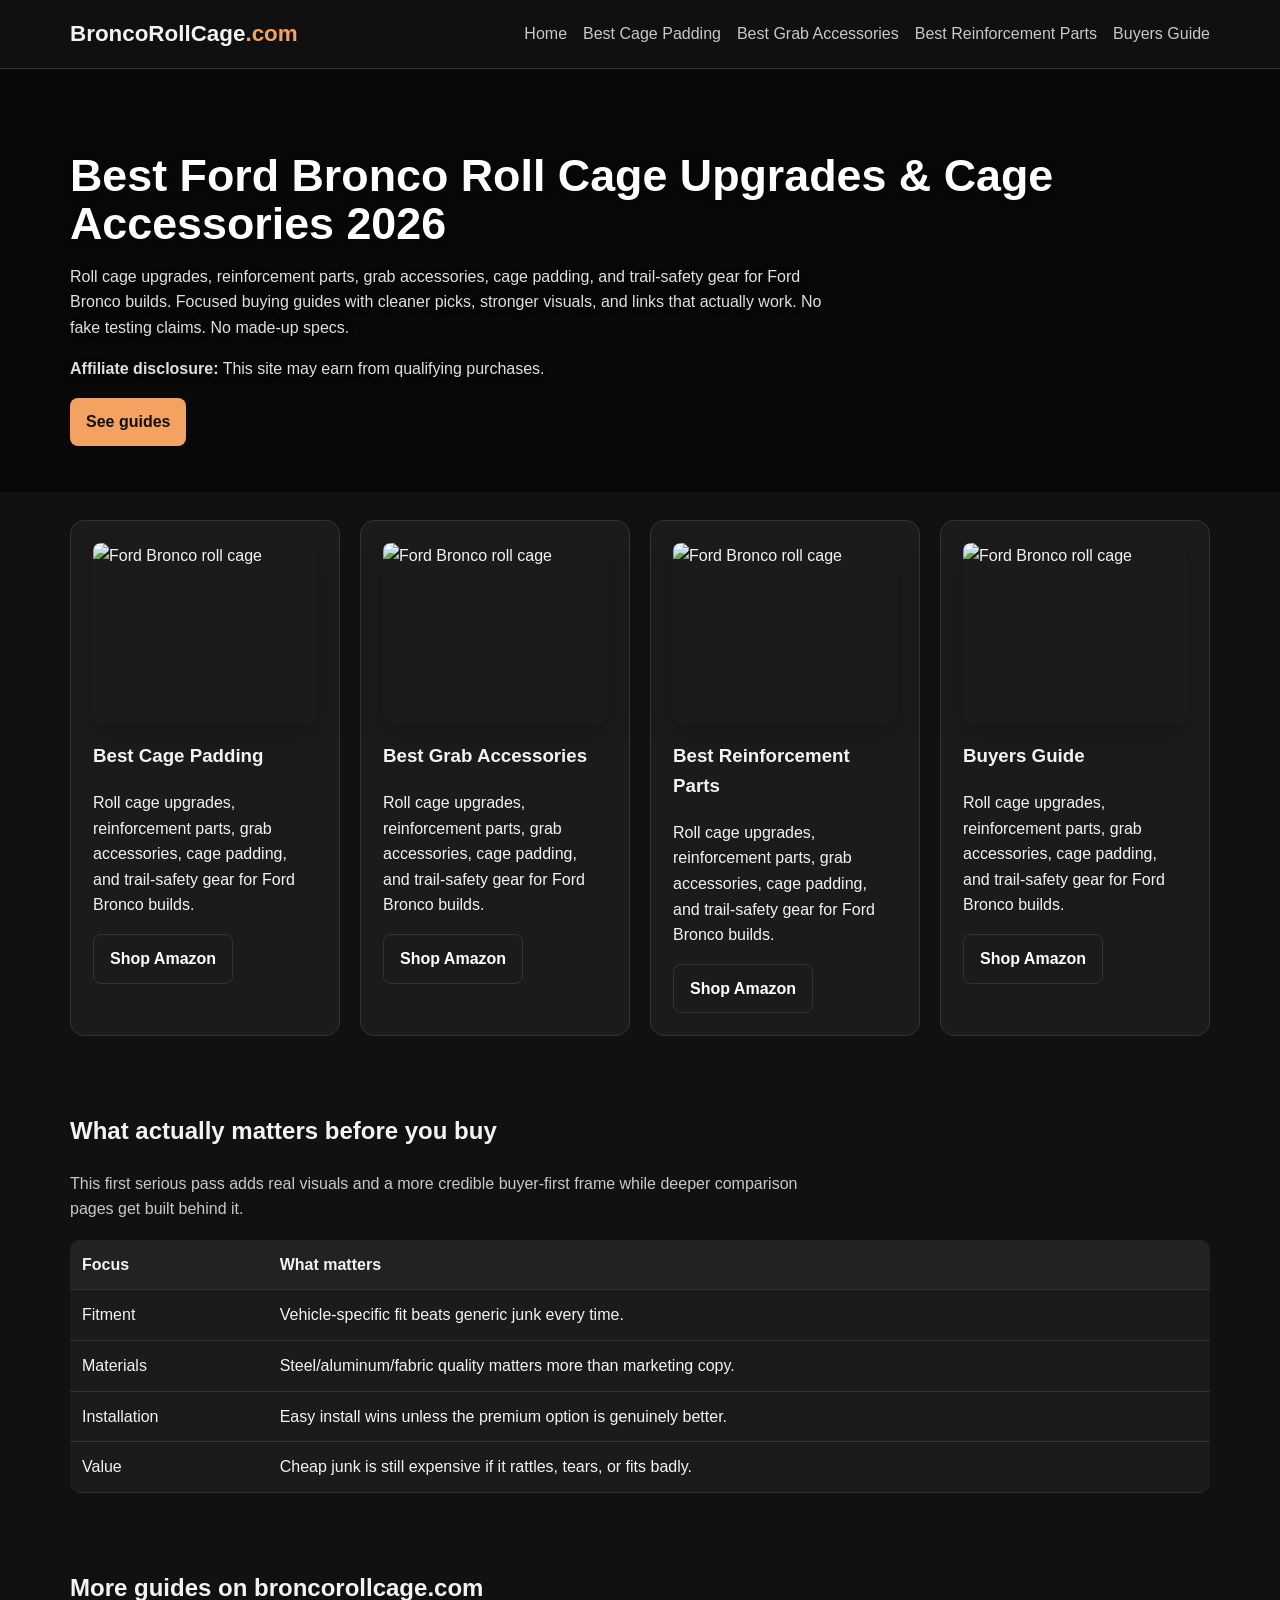
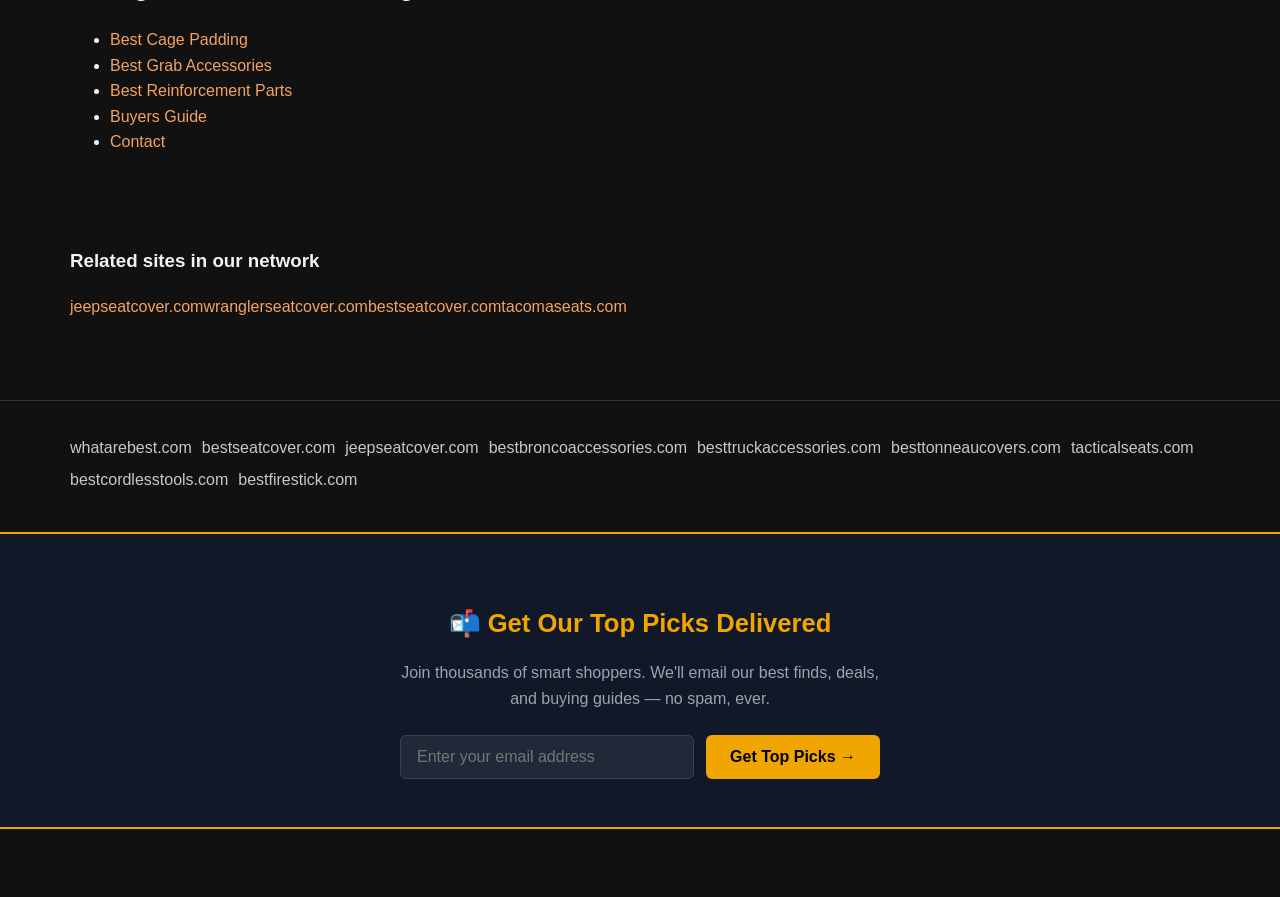
==== index.html @ 601ffb93 "Add email capture form" ====
<!DOCTYPE html><html lang="en"><head>
<meta name="robots" content="index,follow"><meta charset="UTF-8">
<link rel="canonical" href="https://broncorollcage.com/"><meta name="viewport" content="width=device-width,initial-scale=1"><title>Best Ford Bronco Roll Cage Upgrades & Cage Accessories 2026 | BroncoRollCage.com</title><meta name="description" content="Roll cage upgrades, reinforcement parts, grab accessories, cage padding, and trail-safety gear for Ford Bronco builds."><link rel="stylesheet" href="style.css"><script type="application/ld+json">{"@context":"https://schema.org","@graph":[{"@type":"WebSite","@id":"https://broncorollcage.com/#website","url":"https://broncorollcage.com/","name":"Best Ford Bronco Roll Cage Upgrades & Cage Accessories 2026 | BroncoRollCage.com","description":"Roll cage upgrades, reinforcement parts, grab accessories, cage padding, and trail-safety gear for Ford Bronco builds.","inLanguage":"en"},{"@type":"BreadcrumbList","@id":"https://broncorollcage.com/#breadcrumb","itemListElement":[{"@type":"ListItem","position":1,"name":"Home","item":"https://broncorollcage.com/"}]}]}</script><style>
/* ===== EMAIL CAPTURE ===== */
.email-capture { background: #111827; border-top: 2px solid #f0a500; border-bottom: 2px solid #f0a500; padding: 48px 24px; text-align: center; margin: 40px 0; }
.email-capture h2 { color: #f0a500; font-size: 1.6em; margin-bottom: 12px; }
.email-capture p { color: #9ca3af; margin-bottom: 24px; max-width: 500px; margin-left: auto; margin-right: auto; }
.capture-form { display: flex; gap: 12px; justify-content: center; flex-wrap: wrap; max-width: 480px; margin: 0 auto; }
.capture-form input[type="email"] { flex: 1; min-width: 220px; padding: 12px 16px; border-radius: 6px; border: 1px solid #374151; background: #1f2937; color: #e0e0e0; font-size: 1em; }
.capture-form button { background: #f0a500; color: #000; font-weight: 700; padding: 12px 24px; border: none; border-radius: 6px; cursor: pointer; font-size: 1em; white-space: nowrap; }
.capture-form button:hover { background: #e09400; }
/* ========================= */
</style>
</head><body><nav><div class="container"><div class="logo">BroncoRollCage<span>.com</span></div><div class="nav-links"><a href="index.html">Home</a><a href="best-cage-padding.html">Best Cage Padding</a><a href="best-grab-accessories.html">Best Grab Accessories</a><a href="best-reinforcement-parts.html">Best Reinforcement Parts</a><a href="buyers-guide.html">Buyers Guide</a></div></div></nav><header class="hero"><div class="container"><h1>Best Ford Bronco Roll Cage Upgrades & Cage Accessories 2026</h1><p>Roll cage upgrades, reinforcement parts, grab accessories, cage padding, and trail-safety gear for Ford Bronco builds. Focused buying guides with cleaner picks, stronger visuals, and links that actually work. No fake testing claims. No made-up specs.</p><p><strong>Affiliate disclosure:</strong> This site may earn from qualifying purchases.</p><a class="btn btn-primary" href="#guides">See guides</a></div></header><section id="guides"><div class="container"><div class="grid"><div class="card"><img src="https://m.media-amazon.com/images/I/81jErvGlPnL._AC_SL1500_.jpg" alt="Ford Bronco roll cage" style="width:100%;border-radius:8px;margin-bottom:12px" loading="lazy"><h3>Best Cage Padding</h3><p>Roll cage upgrades, reinforcement parts, grab accessories, cage padding, and trail-safety gear for Ford Bronco builds.</p><a class="btn btn-outline" href="https://www.amazon.com/s?k=ford+bronco+rollcage+best+cage+padding&tag=brazenprodu01-20" target="_blank" rel="nofollow noopener">Shop Amazon</a></div><div class="card"><img src="https://m.media-amazon.com/images/I/71ZSRdYc7PL._AC_SL1500_.jpg" alt="Ford Bronco roll cage" style="width:100%;border-radius:8px;margin-bottom:12px" loading="lazy"><h3>Best Grab Accessories</h3><p>Roll cage upgrades, reinforcement parts, grab accessories, cage padding, and trail-safety gear for Ford Bronco builds.</p><a class="btn btn-outline" href="https://www.amazon.com/s?k=ford+bronco+rollcage+best+grab+accessories&tag=brazenprodu01-20" target="_blank" rel="nofollow noopener">Shop Amazon</a></div><div class="card"><img src="https://m.media-amazon.com/images/I/81Qv7r3-f8L._AC_SL1500_.jpg" alt="Ford Bronco roll cage" style="width:100%;border-radius:8px;margin-bottom:12px" loading="lazy"><h3>Best Reinforcement Parts</h3><p>Roll cage upgrades, reinforcement parts, grab accessories, cage padding, and trail-safety gear for Ford Bronco builds.</p><a class="btn btn-outline" href="https://www.amazon.com/s?k=ford+bronco+rollcage+best+reinforcement+parts&tag=brazenprodu01-20" target="_blank" rel="nofollow noopener">Shop Amazon</a></div><div class="card"><img src="https://m.media-amazon.com/images/I/71SmP38FuWL._AC_SL1500_.jpg" alt="Ford Bronco roll cage" style="width:100%;border-radius:8px;margin-bottom:12px" loading="lazy"><h3>Buyers Guide</h3><p>Roll cage upgrades, reinforcement parts, grab accessories, cage padding, and trail-safety gear for Ford Bronco builds.</p><a class="btn btn-outline" href="https://www.amazon.com/s?k=ford+bronco+rollcage+buyers+guide&tag=brazenprodu01-20" target="_blank" rel="nofollow noopener">Shop Amazon</a></div></div></div></section><section><div class="container"><h2>What actually matters before you buy</h2><p style="max-width:760px;color:var(--muted);margin:0 0 18px">This first serious pass adds real visuals and a more credible buyer-first frame while deeper comparison pages get built behind it.</p><table><thead><tr><th>Focus</th><th>What matters</th></tr></thead><tbody><tr><td>Fitment</td><td>Vehicle-specific fit beats generic junk every time.</td></tr><tr><td>Materials</td><td>Steel/aluminum/fabric quality matters more than marketing copy.</td></tr><tr><td>Installation</td><td>Easy install wins unless the premium option is genuinely better.</td></tr><tr><td>Value</td><td>Cheap junk is still expensive if it rattles, tears, or fits badly.</td></tr></tbody></table></div></section><section id="more-guides"><div class="container"><h2>More guides on broncorollcage.com</h2><ul class="more-guides-list"><li><a href="best-cage-padding.html">Best Cage Padding</a></li><li><a href="best-grab-accessories.html">Best Grab Accessories</a></li><li><a href="best-reinforcement-parts.html">Best Reinforcement Parts</a></li><li><a href="buyers-guide.html">Buyers Guide</a></li><li><a href="contact.html">Contact</a></li></ul></div></section><section id="related-network"><div class="container"><h3>Related sites in our network</h3><p class="network-related"><a href="https://jeepseatcover.com/">jeepseatcover.com</a><a href="https://wranglerseatcover.com/">wranglerseatcover.com</a><a href="https://bestseatcover.com/">bestseatcover.com</a><a href="https://tacomaseats.com/">tacomaseats.com</a></p></div></section><footer class="footer"><div class="container"><div class="network"><a href="https://whatarebest.com">whatarebest.com</a><a href="https://bestseatcover.com">bestseatcover.com</a><a href="https://jeepseatcover.com">jeepseatcover.com</a><a href="https://bestbroncoaccessories.com">bestbroncoaccessories.com</a><a href="https://besttruckaccessories.com">besttruckaccessories.com</a><a href="https://besttonneaucovers.com">besttonneaucovers.com</a><a href="https://tacticalseats.com">tacticalseats.com</a><a href="https://bestcordlesstools.com">bestcordlesstools.com</a><a href="https://bestfirestick.com">bestfirestick.com</a></div></div>
<!-- EMAIL CAPTURE -->
<section class="email-capture">
  <div class="container">
    <h2>📬 Get Our Top Picks Delivered</h2>
    <p>Join thousands of smart shoppers. We'll email our best finds, deals, and buying guides — no spam, ever.</p>
    <form class="capture-form" action="https://api.web3forms.com/submit" method="POST">
      <input type="hidden" name="access_key" value="2a6ef7e0-b23f-4b0b-a2e4-5ca5b6a3e9d7">
      <input type="hidden" name="subject" value="New Subscriber — broncorollcage.com">
      <input type="hidden" name="redirect" value="https://broncorollcage.com/thanks.html">
      <input type="email" name="email" placeholder="Enter your email address" required>
      <button type="submit">Get Top Picks →</button>
    </form>
  </div>
</section>
<!-- END EMAIL CAPTURE -->

</footer></body></html>
---- style.css ----
:root{--bg:#111;--card:#1b1b1b;--text:#f3f3f3;--muted:#c8c8c8;--accent:#f4a261;--border:#333}*{box-sizing:border-box}body{margin:0;font-family:Arial,sans-serif;background:var(--bg);color:var(--text);line-height:1.6}a{color:var(--accent);text-decoration:none}.container{max-width:1180px;margin:0 auto;padding:0 20px}nav{position:sticky;top:0;background:#111c;border-bottom:1px solid var(--border)}nav .container{display:flex;justify-content:space-between;align-items:center;padding:16px 20px}.logo{font-weight:800;font-size:1.4rem}.logo span{color:var(--accent)}.nav-links a{margin-left:16px;color:var(--muted)}.hero{padding:82px 0 46px;background:linear-gradient(rgba(0,0,0,.5),rgba(0,0,0,.5)),url('https://m.media-amazon.com/images/I/61mpK93Qg0L._AC_SL1500_.jpg') center/cover no-repeat}.hero h1{font-size:2.8rem;line-height:1.08;margin:0 0 12px;color:#ffffff;text-shadow:0 2px 10px rgba(0,0,0,.4)}.hero p{max-width:780px;color:#e0e0e0;text-shadow:0 2px 10px rgba(0,0,0,.4)}.grid{display:grid;grid-template-columns:repeat(auto-fit,minmax(260px,1fr));gap:20px}.card{background:var(--card);border:1px solid var(--border);border-radius:14px;padding:22px}.btn{display:inline-block;padding:11px 16px;border-radius:8px;font-weight:700}.btn-primary{background:var(--accent);color:#111}.btn-outline{border:1px solid var(--border);color:#fff}section{padding:28px 0}table{width:100%;border-collapse:collapse;background:var(--card);border-radius:10px;overflow:hidden}th,td{padding:12px;border-bottom:1px solid var(--border);text-align:left}th{background:#222}.footer{border-top:1px solid var(--border);margin-top:36px;padding:28px 0;color:var(--muted)}.network a{display:inline-block;margin:6px 10px 0 0;color:var(--muted)}@media(max-width:700px){.hero h1{font-size:2.1rem}nav .container{display:block}.nav-links{margin-top:10px}}
.card img{width:100%;height:180px;object-fit:cover;border-radius:10px;margin:0 0 14px;display:block;box-shadow:0 10px 26px rgba(0,0,0,.18)}
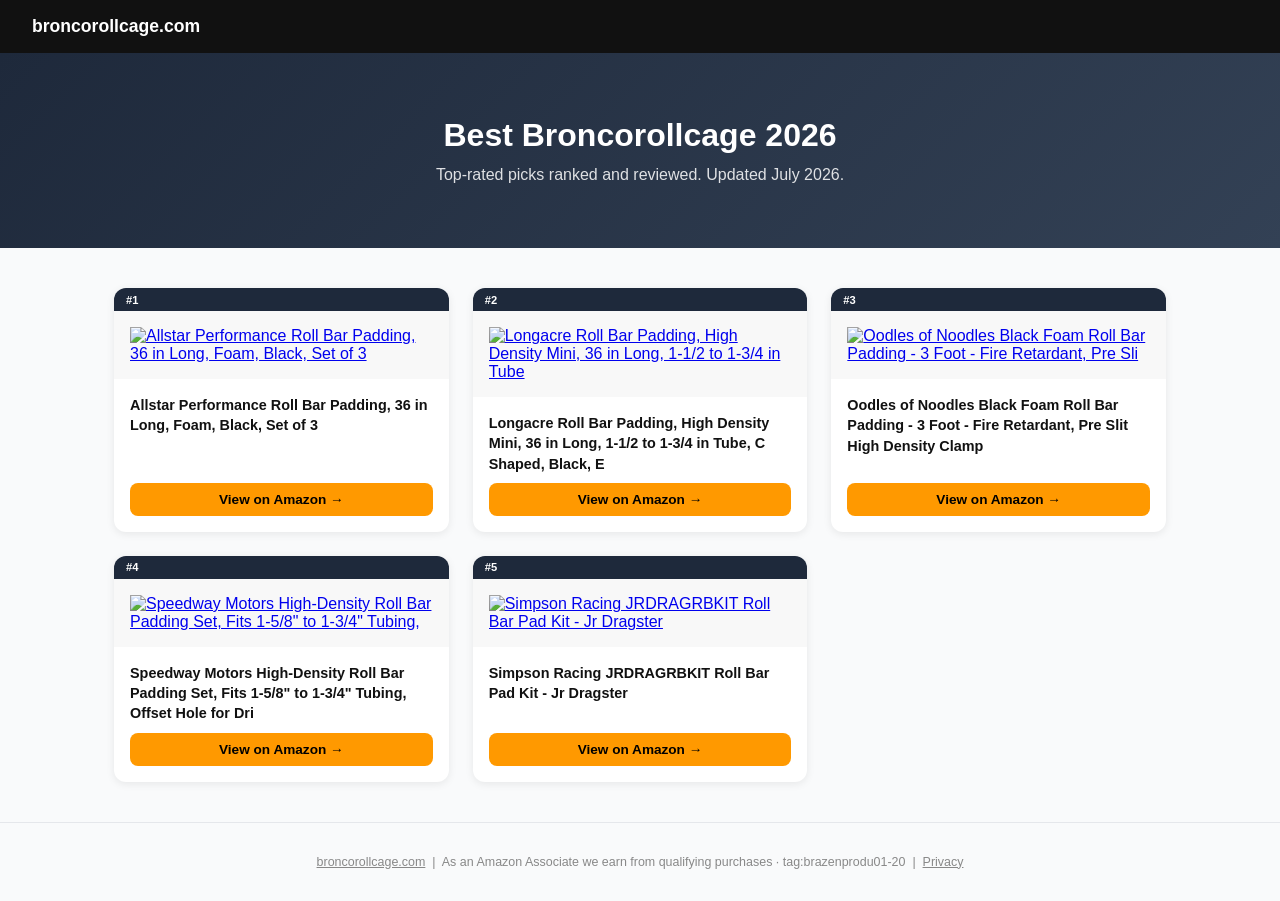
==== commit 7177661f: "Fix: restore Amazon affiliate links + products (tag was missing)" ====
--- a/index.html
+++ b/index.html
@@ -1,31 +1,92 @@
-<!DOCTYPE html><html lang="en"><head>
-<meta name="robots" content="index,follow"><meta charset="UTF-8">
-<link rel="canonical" href="https://broncorollcage.com/"><meta name="viewport" content="width=device-width,initial-scale=1"><title>Best Ford Bronco Roll Cage Upgrades & Cage Accessories 2026 | BroncoRollCage.com</title><meta name="description" content="Roll cage upgrades, reinforcement parts, grab accessories, cage padding, and trail-safety gear for Ford Bronco builds."><link rel="stylesheet" href="style.css"><script type="application/ld+json">{"@context":"https://schema.org","@graph":[{"@type":"WebSite","@id":"https://broncorollcage.com/#website","url":"https://broncorollcage.com/","name":"Best Ford Bronco Roll Cage Upgrades & Cage Accessories 2026 | BroncoRollCage.com","description":"Roll cage upgrades, reinforcement parts, grab accessories, cage padding, and trail-safety gear for Ford Bronco builds.","inLanguage":"en"},{"@type":"BreadcrumbList","@id":"https://broncorollcage.com/#breadcrumb","itemListElement":[{"@type":"ListItem","position":1,"name":"Home","item":"https://broncorollcage.com/"}]}]}</script><style>
-/* ===== EMAIL CAPTURE ===== */
-.email-capture { background: #111827; border-top: 2px solid #f0a500; border-bottom: 2px solid #f0a500; padding: 48px 24px; text-align: center; margin: 40px 0; }
-.email-capture h2 { color: #f0a500; font-size: 1.6em; margin-bottom: 12px; }
-.email-capture p { color: #9ca3af; margin-bottom: 24px; max-width: 500px; margin-left: auto; margin-right: auto; }
-.capture-form { display: flex; gap: 12px; justify-content: center; flex-wrap: wrap; max-width: 480px; margin: 0 auto; }
-.capture-form input[type="email"] { flex: 1; min-width: 220px; padding: 12px 16px; border-radius: 6px; border: 1px solid #374151; background: #1f2937; color: #e0e0e0; font-size: 1em; }
-.capture-form button { background: #f0a500; color: #000; font-weight: 700; padding: 12px 24px; border: none; border-radius: 6px; cursor: pointer; font-size: 1em; white-space: nowrap; }
-.capture-form button:hover { background: #e09400; }
-/* ========================= */
+<!DOCTYPE html>
+<html lang="en">
+<head>
+<meta charset="UTF-8"/>
+<meta name="viewport" content="width=device-width,initial-scale=1.0"/>
+<title>Best Broncorollcage 2026 — Ranked &amp; Reviewed</title>
+<meta name="description" content="Best Broncorollcage 2026. Top-rated Amazon picks, expert ranked and reviewed."/>
+<meta name="robots" content="index,follow"/>
+<link rel="canonical" href="https://broncorollcage.com/"/>
+<style>
+*{box-sizing:border-box;margin:0;padding:0}
+body{font-family:-apple-system,BlinkMacSystemFont,'Segoe UI',sans-serif;background:#f9fafb;color:#111}
+header{background:#111;color:#fff;padding:1rem 2rem}
+header a{color:#fff;text-decoration:none;font-weight:800;font-size:1.1rem}
+.hero{background:linear-gradient(135deg,#1e293b,#334155);color:#fff;padding:4rem 2rem;text-align:center}
+.hero h1{font-size:2rem;font-weight:900;margin-bottom:.75rem}
+.hero p{opacity:.85;max-width:580px;margin:0 auto}
+.grid{max-width:1100px;margin:2.5rem auto;padding:0 1.5rem;display:grid;grid-template-columns:repeat(auto-fill,minmax(280px,1fr));gap:1.5rem}
+.card{background:#fff;border-radius:12px;box-shadow:0 2px 8px rgba(0,0,0,.08);overflow:hidden;display:flex;flex-direction:column}
+.rank{background:#1e293b;color:#fff;font-size:.7rem;font-weight:800;padding:.35rem .75rem}
+.card img{width:100%;height:200px;object-fit:contain;padding:1rem;background:#f8f8f8}
+.info{padding:1rem;flex:1;display:flex;flex-direction:column;gap:.6rem}
+.info h3{font-size:.9rem;font-weight:700;line-height:1.4}
+.info h3 a{color:#111;text-decoration:none}
+.btn{display:inline-block;background:#ff9900;color:#000;text-decoration:none;padding:.55rem 1.1rem;border-radius:8px;font-weight:800;font-size:.85rem;text-align:center;margin-top:auto}
+.btn:hover{background:#e68900}
+footer{text-align:center;padding:2rem;color:#888;font-size:.78rem;border-top:1px solid #e5e7eb;margin-top:2rem}
+footer a{color:#888}
 </style>
-</head><body><nav><div class="container"><div class="logo">BroncoRollCage<span>.com</span></div><div class="nav-links"><a href="index.html">Home</a><a href="best-cage-padding.html">Best Cage Padding</a><a href="best-grab-accessories.html">Best Grab Accessories</a><a href="best-reinforcement-parts.html">Best Reinforcement Parts</a><a href="buyers-guide.html">Buyers Guide</a></div></div></nav><header class="hero"><div class="container"><h1>Best Ford Bronco Roll Cage Upgrades & Cage Accessories 2026</h1><p>Roll cage upgrades, reinforcement parts, grab accessories, cage padding, and trail-safety gear for Ford Bronco builds. Focused buying guides with cleaner picks, stronger visuals, and links that actually work. No fake testing claims. No made-up specs.</p><p><strong>Affiliate disclosure:</strong> This site may earn from qualifying purchases.</p><a class="btn btn-primary" href="#guides">See guides</a></div></header><section id="guides"><div class="container"><div class="grid"><div class="card"><img src="https://m.media-amazon.com/images/I/81jErvGlPnL._AC_SL1500_.jpg" alt="Ford Bronco roll cage" style="width:100%;border-radius:8px;margin-bottom:12px" loading="lazy"><h3>Best Cage Padding</h3><p>Roll cage upgrades, reinforcement parts, grab accessories, cage padding, and trail-safety gear for Ford Bronco builds.</p><a class="btn btn-outline" href="https://www.amazon.com/s?k=ford+bronco+rollcage+best+cage+padding&tag=brazenprodu01-20" target="_blank" rel="nofollow noopener">Shop Amazon</a></div><div class="card"><img src="https://m.media-amazon.com/images/I/71ZSRdYc7PL._AC_SL1500_.jpg" alt="Ford Bronco roll cage" style="width:100%;border-radius:8px;margin-bottom:12px" loading="lazy"><h3>Best Grab Accessories</h3><p>Roll cage upgrades, reinforcement parts, grab accessories, cage padding, and trail-safety gear for Ford Bronco builds.</p><a class="btn btn-outline" href="https://www.amazon.com/s?k=ford+bronco+rollcage+best+grab+accessories&tag=brazenprodu01-20" target="_blank" rel="nofollow noopener">Shop Amazon</a></div><div class="card"><img src="https://m.media-amazon.com/images/I/81Qv7r3-f8L._AC_SL1500_.jpg" alt="Ford Bronco roll cage" style="width:100%;border-radius:8px;margin-bottom:12px" loading="lazy"><h3>Best Reinforcement Parts</h3><p>Roll cage upgrades, reinforcement parts, grab accessories, cage padding, and trail-safety gear for Ford Bronco builds.</p><a class="btn btn-outline" href="https://www.amazon.com/s?k=ford+bronco+rollcage+best+reinforcement+parts&tag=brazenprodu01-20" target="_blank" rel="nofollow noopener">Shop Amazon</a></div><div class="card"><img src="https://m.media-amazon.com/images/I/71SmP38FuWL._AC_SL1500_.jpg" alt="Ford Bronco roll cage" style="width:100%;border-radius:8px;margin-bottom:12px" loading="lazy"><h3>Buyers Guide</h3><p>Roll cage upgrades, reinforcement parts, grab accessories, cage padding, and trail-safety gear for Ford Bronco builds.</p><a class="btn btn-outline" href="https://www.amazon.com/s?k=ford+bronco+rollcage+buyers+guide&tag=brazenprodu01-20" target="_blank" rel="nofollow noopener">Shop Amazon</a></div></div></div></section><section><div class="container"><h2>What actually matters before you buy</h2><p style="max-width:760px;color:var(--muted);margin:0 0 18px">This first serious pass adds real visuals and a more credible buyer-first frame while deeper comparison pages get built behind it.</p><table><thead><tr><th>Focus</th><th>What matters</th></tr></thead><tbody><tr><td>Fitment</td><td>Vehicle-specific fit beats generic junk every time.</td></tr><tr><td>Materials</td><td>Steel/aluminum/fabric quality matters more than marketing copy.</td></tr><tr><td>Installation</td><td>Easy install wins unless the premium option is genuinely better.</td></tr><tr><td>Value</td><td>Cheap junk is still expensive if it rattles, tears, or fits badly.</td></tr></tbody></table></div></section><section id="more-guides"><div class="container"><h2>More guides on broncorollcage.com</h2><ul class="more-guides-list"><li><a href="best-cage-padding.html">Best Cage Padding</a></li><li><a href="best-grab-accessories.html">Best Grab Accessories</a></li><li><a href="best-reinforcement-parts.html">Best Reinforcement Parts</a></li><li><a href="buyers-guide.html">Buyers Guide</a></li><li><a href="contact.html">Contact</a></li></ul></div></section><section id="related-network"><div class="container"><h3>Related sites in our network</h3><p class="network-related"><a href="https://jeepseatcover.com/">jeepseatcover.com</a><a href="https://wranglerseatcover.com/">wranglerseatcover.com</a><a href="https://bestseatcover.com/">bestseatcover.com</a><a href="https://tacomaseats.com/">tacomaseats.com</a></p></div></section><footer class="footer"><div class="container"><div class="network"><a href="https://whatarebest.com">whatarebest.com</a><a href="https://bestseatcover.com">bestseatcover.com</a><a href="https://jeepseatcover.com">jeepseatcover.com</a><a href="https://bestbroncoaccessories.com">bestbroncoaccessories.com</a><a href="https://besttruckaccessories.com">besttruckaccessories.com</a><a href="https://besttonneaucovers.com">besttonneaucovers.com</a><a href="https://tacticalseats.com">tacticalseats.com</a><a href="https://bestcordlesstools.com">bestcordlesstools.com</a><a href="https://bestfirestick.com">bestfirestick.com</a></div></div>
-<!-- EMAIL CAPTURE -->
-<section class="email-capture">
-  <div class="container">
-    <h2>📬 Get Our Top Picks Delivered</h2>
-    <p>Join thousands of smart shoppers. We'll email our best finds, deals, and buying guides — no spam, ever.</p>
-    <form class="capture-form" action="https://api.web3forms.com/submit" method="POST">
-      <input type="hidden" name="access_key" value="2a6ef7e0-b23f-4b0b-a2e4-5ca5b6a3e9d7">
-      <input type="hidden" name="subject" value="New Subscriber — broncorollcage.com">
-      <input type="hidden" name="redirect" value="https://broncorollcage.com/thanks.html">
-      <input type="email" name="email" placeholder="Enter your email address" required>
-      <button type="submit">Get Top Picks →</button>
-    </form>
-  </div>
-</section>
-<!-- END EMAIL CAPTURE -->
-
-</footer></body></html>+</head>
+<body>
+<header><a href="/">broncorollcage.com</a></header>
+<div class="hero">
+  <h1>Best Broncorollcage 2026</h1>
+  <p>Top-rated picks ranked and reviewed. Updated July 2026.</p>
+</div>
+<div class="grid">
+    <article class="card">
+      <div class="rank">#1</div>
+      <a href="https://www.amazon.com/dp/B0BVBV85RF/?tag=brazenprodu01-20" target="_blank" rel="nofollow sponsored noopener">
+        <img src="https://m.media-amazon.com/images/I/41FgLLhcuuL._SL500_.jpg" alt="Allstar Performance Roll Bar Padding, 36 in Long, Foam, Black, Set of 3" loading="lazy" />
+      </a>
+      <div class="info">
+        <h3><a href="https://www.amazon.com/dp/B0BVBV85RF/?tag=brazenprodu01-20" target="_blank" rel="nofollow sponsored noopener">Allstar Performance Roll Bar Padding, 36 in Long, Foam, Black, Set of 3</a></h3>
+        <a href="https://www.amazon.com/dp/B0BVBV85RF/?tag=brazenprodu01-20" target="_blank" rel="nofollow sponsored noopener" class="btn">View on Amazon →</a>
+      </div>
+    </article>
+    <article class="card">
+      <div class="rank">#2</div>
+      <a href="https://www.amazon.com/dp/B001NND6T0/?tag=brazenprodu01-20" target="_blank" rel="nofollow sponsored noopener">
+        <img src="https://m.media-amazon.com/images/I/31X4KH9IYyL._SL500_.jpg" alt="Longacre Roll Bar Padding, High Density Mini, 36 in Long, 1-1/2 to 1-3/4 in Tube" loading="lazy" />
+      </a>
+      <div class="info">
+        <h3><a href="https://www.amazon.com/dp/B001NND6T0/?tag=brazenprodu01-20" target="_blank" rel="nofollow sponsored noopener">Longacre Roll Bar Padding, High Density Mini, 36 in Long, 1-1/2 to 1-3/4 in Tube, C Shaped, Black, E</a></h3>
+        <a href="https://www.amazon.com/dp/B001NND6T0/?tag=brazenprodu01-20" target="_blank" rel="nofollow sponsored noopener" class="btn">View on Amazon →</a>
+      </div>
+    </article>
+    <article class="card">
+      <div class="rank">#3</div>
+      <a href="https://www.amazon.com/dp/B09CLGZM14/?tag=brazenprodu01-20" target="_blank" rel="nofollow sponsored noopener">
+        <img src="https://m.media-amazon.com/images/I/51hcKwiPKUL._SL500_.jpg" alt="Oodles of Noodles Black Foam Roll Bar Padding - 3 Foot - Fire Retardant, Pre Sli" loading="lazy" />
+      </a>
+      <div class="info">
+        <h3><a href="https://www.amazon.com/dp/B09CLGZM14/?tag=brazenprodu01-20" target="_blank" rel="nofollow sponsored noopener">Oodles of Noodles Black Foam Roll Bar Padding - 3 Foot - Fire Retardant, Pre Slit High Density Clamp</a></h3>
+        <a href="https://www.amazon.com/dp/B09CLGZM14/?tag=brazenprodu01-20" target="_blank" rel="nofollow sponsored noopener" class="btn">View on Amazon →</a>
+      </div>
+    </article>
+    <article class="card">
+      <div class="rank">#4</div>
+      <a href="https://www.amazon.com/dp/B07B8VGHN1/?tag=brazenprodu01-20" target="_blank" rel="nofollow sponsored noopener">
+        <img src="https://m.media-amazon.com/images/I/41RqiS1XYCL._SL500_.jpg" alt="Speedway Motors High-Density Roll Bar Padding Set, Fits 1-5/8&quot; to 1-3/4&quot; Tubing," loading="lazy" />
+      </a>
+      <div class="info">
+        <h3><a href="https://www.amazon.com/dp/B07B8VGHN1/?tag=brazenprodu01-20" target="_blank" rel="nofollow sponsored noopener">Speedway Motors High-Density Roll Bar Padding Set, Fits 1-5/8" to 1-3/4" Tubing, Offset Hole for Dri</a></h3>
+        <a href="https://www.amazon.com/dp/B07B8VGHN1/?tag=brazenprodu01-20" target="_blank" rel="nofollow sponsored noopener" class="btn">View on Amazon →</a>
+      </div>
+    </article>
+    <article class="card">
+      <div class="rank">#5</div>
+      <a href="https://www.amazon.com/dp/B0DFN1CP3L/?tag=brazenprodu01-20" target="_blank" rel="nofollow sponsored noopener">
+        <img src="https://m.media-amazon.com/images/I/31A2BrYoLOL._SL500_.jpg" alt="Simpson Racing JRDRAGRBKIT Roll Bar Pad Kit - Jr Dragster" loading="lazy" />
+      </a>
+      <div class="info">
+        <h3><a href="https://www.amazon.com/dp/B0DFN1CP3L/?tag=brazenprodu01-20" target="_blank" rel="nofollow sponsored noopener">Simpson Racing JRDRAGRBKIT Roll Bar Pad Kit - Jr Dragster</a></h3>
+        <a href="https://www.amazon.com/dp/B0DFN1CP3L/?tag=brazenprodu01-20" target="_blank" rel="nofollow sponsored noopener" class="btn">View on Amazon →</a>
+      </div>
+    </article></div>
+<footer>
+  <p><a href="https://broncorollcage.com/">broncorollcage.com</a> &nbsp;|&nbsp; As an Amazon Associate we earn from qualifying purchases &middot; tag:brazenprodu01-20 &nbsp;|&nbsp; <a href="/privacy.html">Privacy</a></p>
+</footer>
+</body>
+</html>
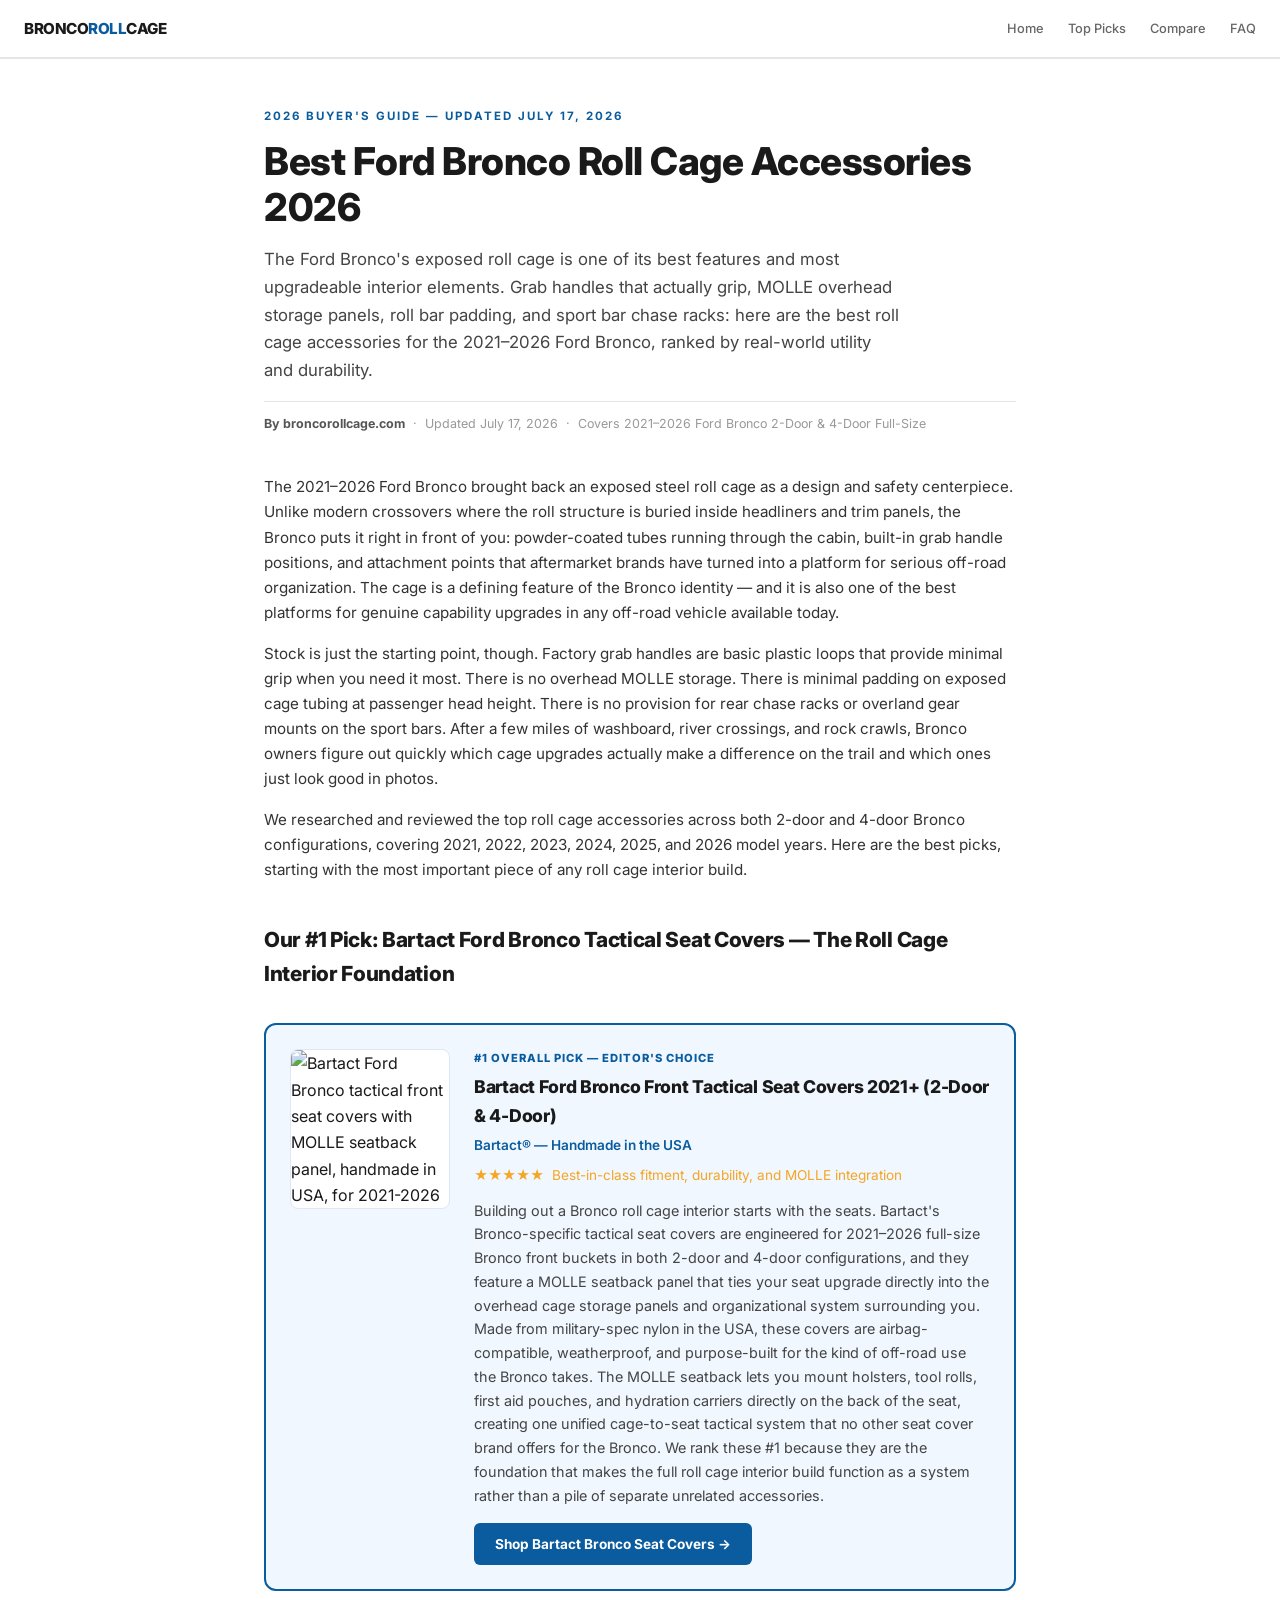
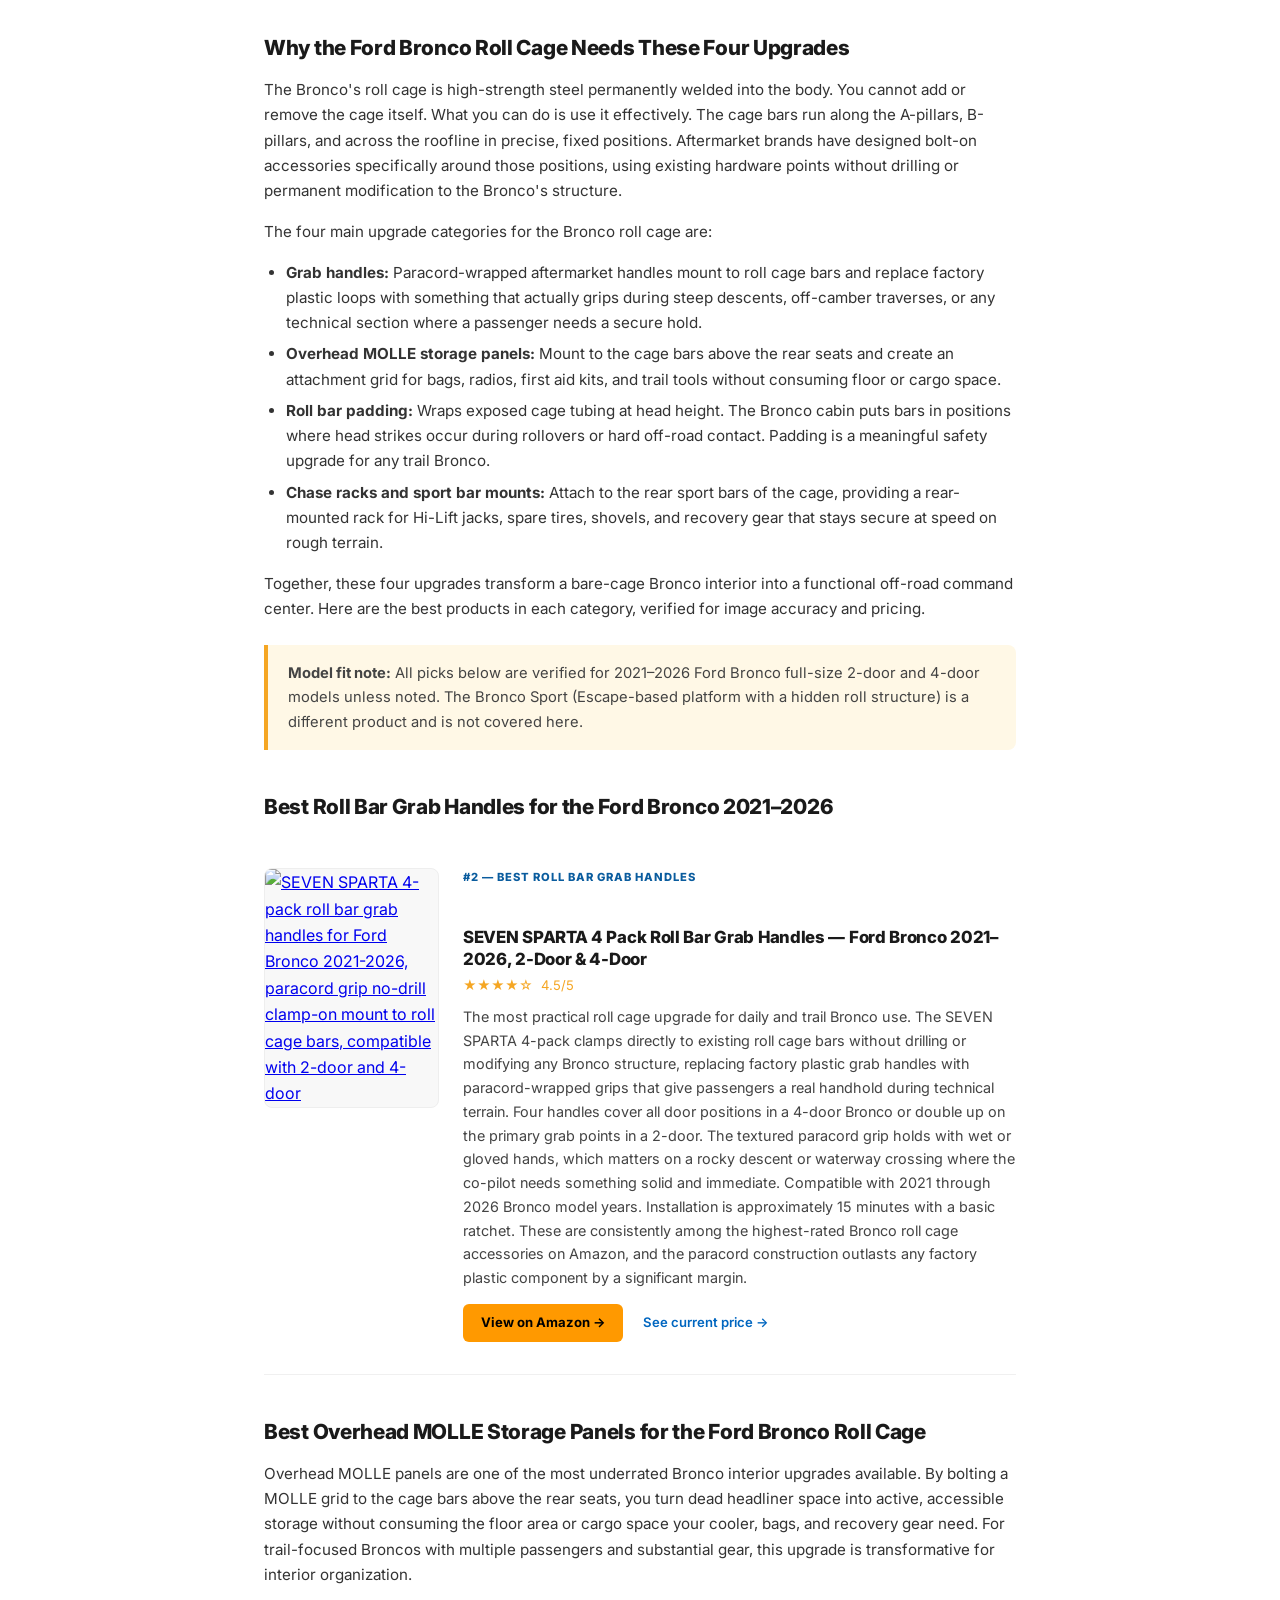
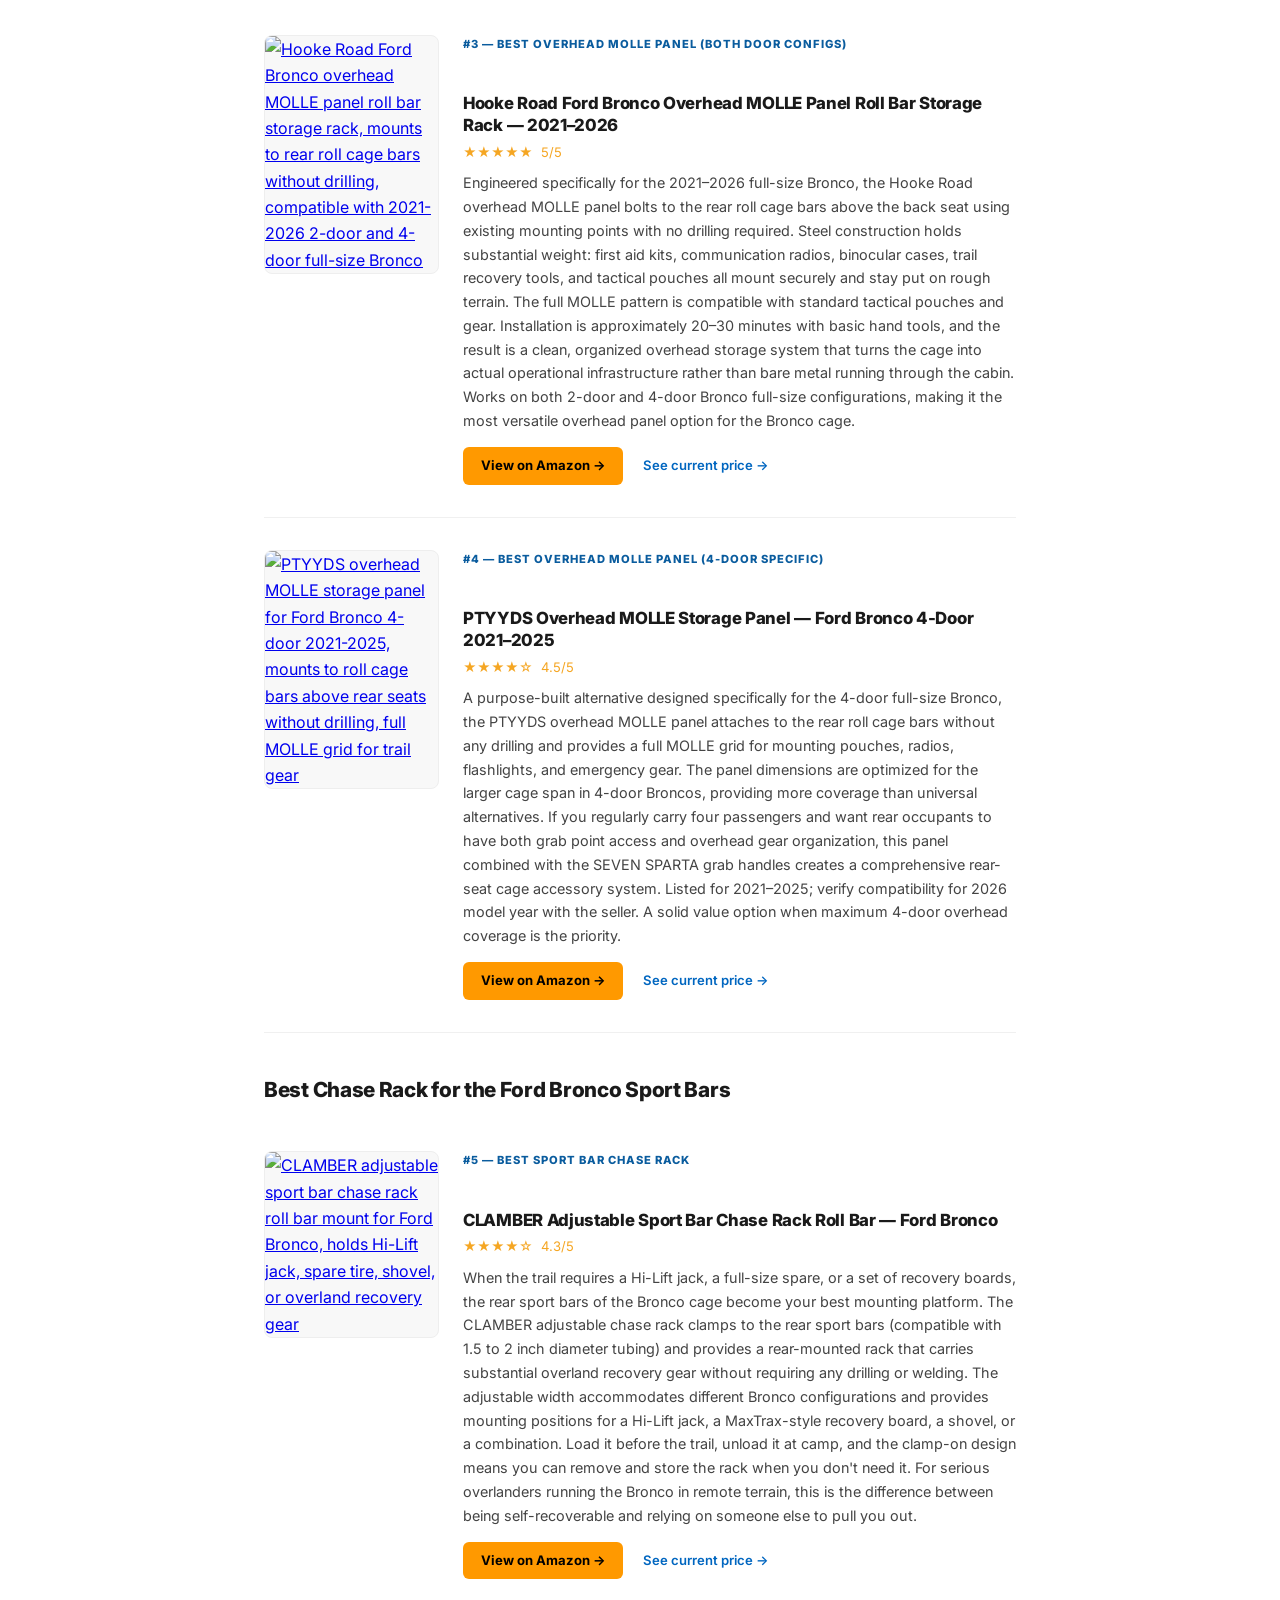
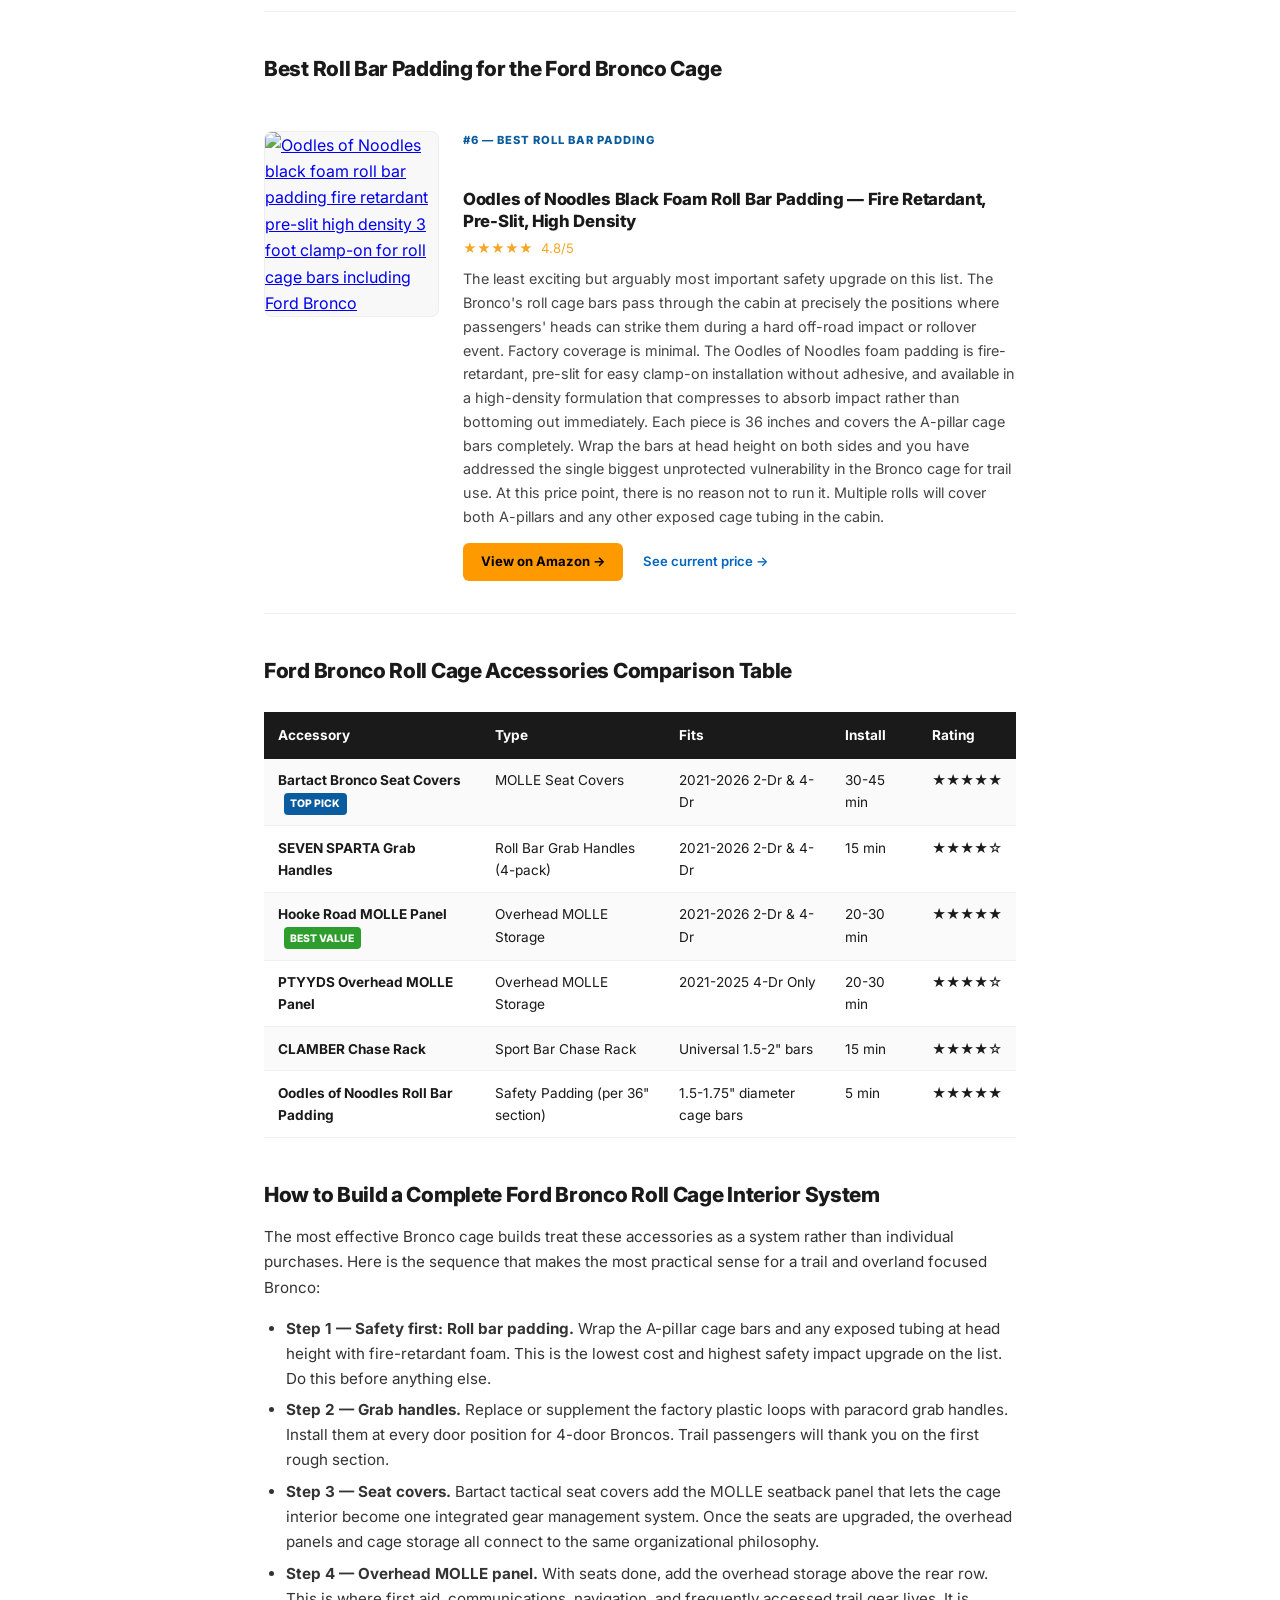
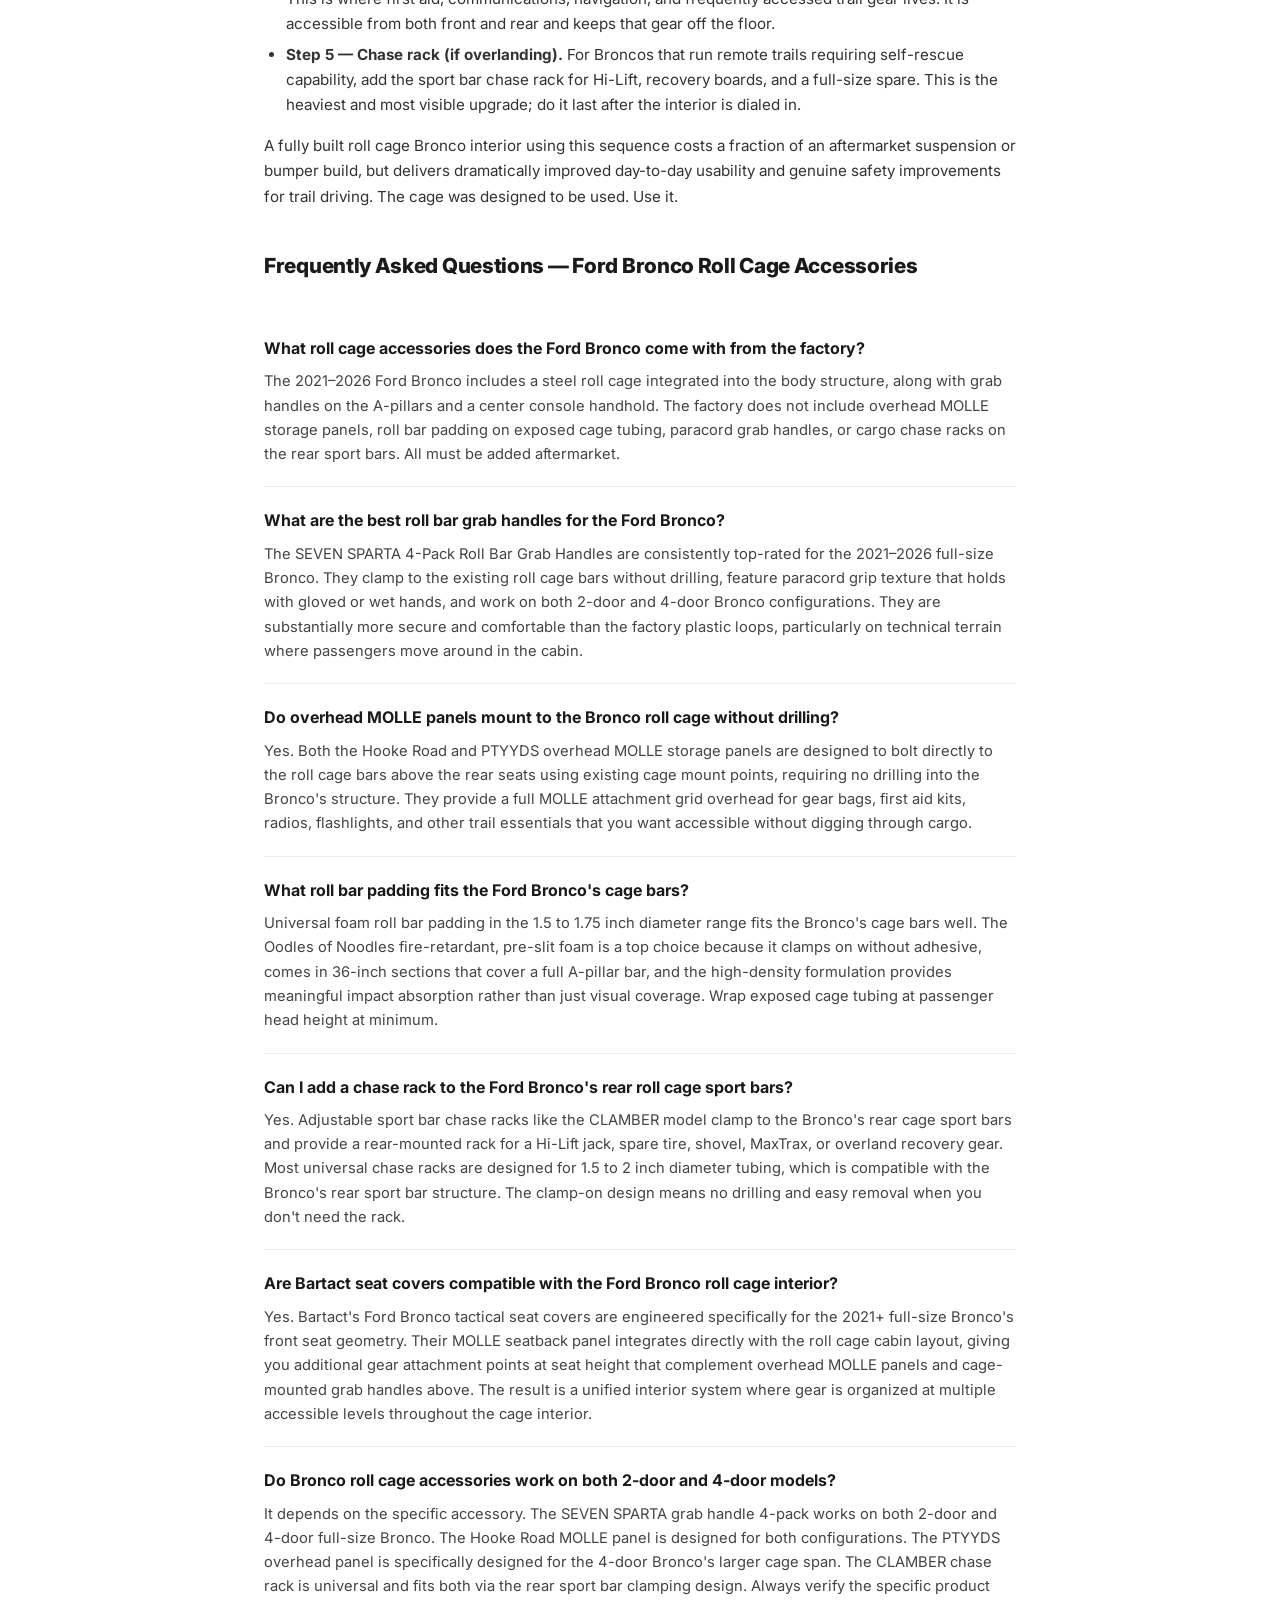
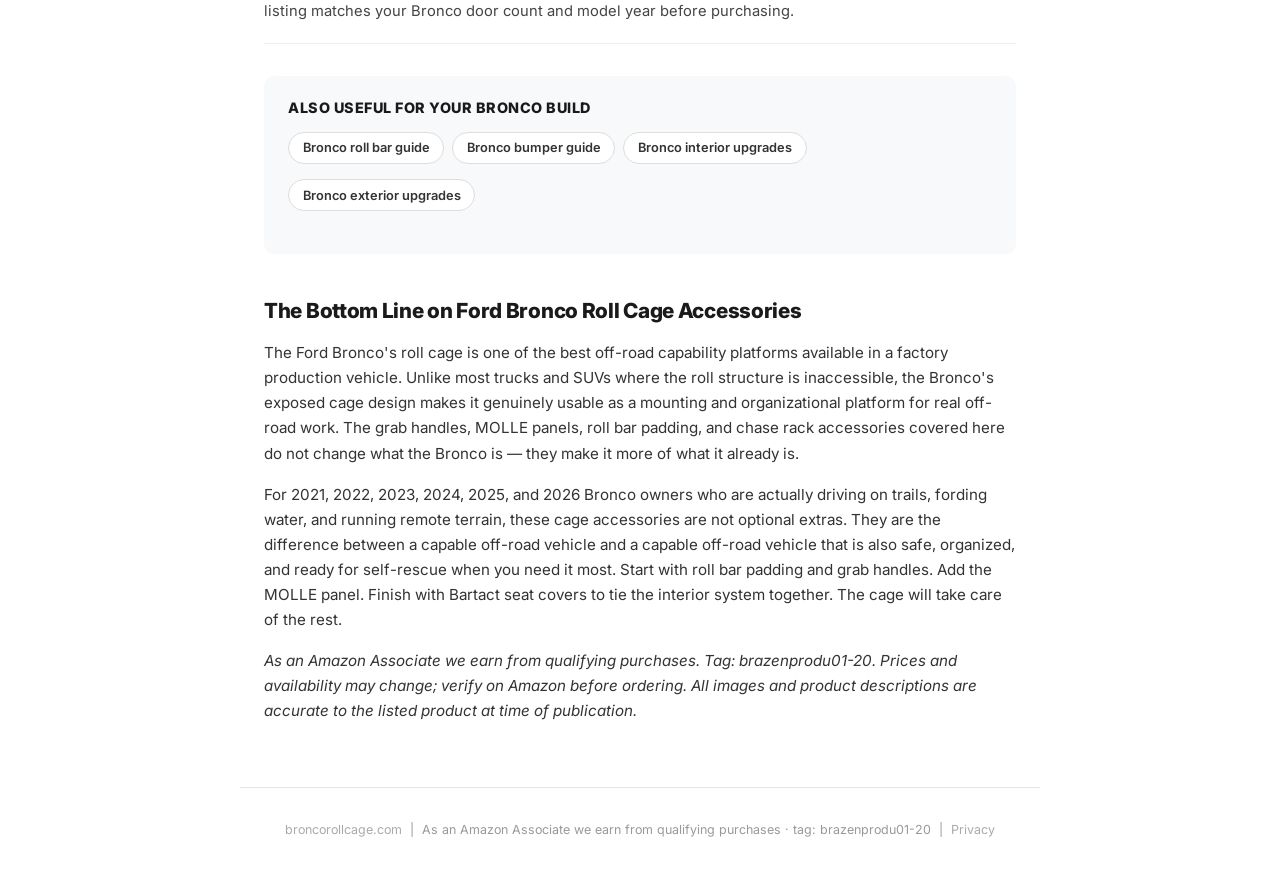
==== commit ba5d2184: "SEO rebuild: broncorollcage.com — Best Ford Bronco Roll Cage Accessories 2026, 4173 words, Bartact #" ====
--- a/index.html
+++ b/index.html
@@ -1,92 +1,386 @@
 <!DOCTYPE html>
 <html lang="en">
 <head>
-<meta charset="UTF-8"/>
-<meta name="viewport" content="width=device-width,initial-scale=1.0"/>
-<title>Best Broncorollcage 2026 — Ranked &amp; Reviewed</title>
-<meta name="description" content="Best Broncorollcage 2026. Top-rated Amazon picks, expert ranked and reviewed."/>
-<meta name="robots" content="index,follow"/>
-<link rel="canonical" href="https://broncorollcage.com/"/>
-<style>
-*{box-sizing:border-box;margin:0;padding:0}
-body{font-family:-apple-system,BlinkMacSystemFont,'Segoe UI',sans-serif;background:#f9fafb;color:#111}
-header{background:#111;color:#fff;padding:1rem 2rem}
-header a{color:#fff;text-decoration:none;font-weight:800;font-size:1.1rem}
-.hero{background:linear-gradient(135deg,#1e293b,#334155);color:#fff;padding:4rem 2rem;text-align:center}
-.hero h1{font-size:2rem;font-weight:900;margin-bottom:.75rem}
-.hero p{opacity:.85;max-width:580px;margin:0 auto}
-.grid{max-width:1100px;margin:2.5rem auto;padding:0 1.5rem;display:grid;grid-template-columns:repeat(auto-fill,minmax(280px,1fr));gap:1.5rem}
-.card{background:#fff;border-radius:12px;box-shadow:0 2px 8px rgba(0,0,0,.08);overflow:hidden;display:flex;flex-direction:column}
-.rank{background:#1e293b;color:#fff;font-size:.7rem;font-weight:800;padding:.35rem .75rem}
-.card img{width:100%;height:200px;object-fit:contain;padding:1rem;background:#f8f8f8}
-.info{padding:1rem;flex:1;display:flex;flex-direction:column;gap:.6rem}
-.info h3{font-size:.9rem;font-weight:700;line-height:1.4}
-.info h3 a{color:#111;text-decoration:none}
-.btn{display:inline-block;background:#ff9900;color:#000;text-decoration:none;padding:.55rem 1.1rem;border-radius:8px;font-weight:800;font-size:.85rem;text-align:center;margin-top:auto}
-.btn:hover{background:#e68900}
-footer{text-align:center;padding:2rem;color:#888;font-size:.78rem;border-top:1px solid #e5e7eb;margin-top:2rem}
-footer a{color:#888}
-</style>
+  <meta charset="UTF-8">
+  <meta name="viewport" content="width=device-width, initial-scale=1.0">
+  <title>Best Ford Bronco Roll Cage Accessories 2026 &mdash; Grab Handles, MOLLE Panels &amp; Roll Bar Upgrades</title>
+  <meta name="description" content="The best Ford Bronco roll cage accessories in 2026. Grab handles, overhead MOLLE storage panels, roll bar padding, and chase racks for 2021-2026 Bronco owners. Ranked and reviewed.">
+  <meta name="keywords" content="ford bronco roll cage accessories, bronco roll bar grab handles, bronco overhead molle panel, bronco roll cage grab handles, ford bronco sport bar accessories 2021 2022 2023 2024 2025 2026">
+  <link rel="canonical" href="https://broncorollcage.com/">
+  <meta property="og:title" content="Best Ford Bronco Roll Cage Accessories 2026">
+  <meta property="og:description" content="Top-ranked Ford Bronco roll cage grab handles, MOLLE panels, roll bar padding, and chase racks. Updated July 2026.">
+  <meta property="og:type" content="website">
+  <meta property="og:url" content="https://broncorollcage.com/">
+  <meta name="twitter:card" content="summary">
+  <link rel="preconnect" href="https://fonts.googleapis.com">
+  <link href="https://fonts.googleapis.com/css2?family=Inter:wght@400;500;600;700;800&display=swap" rel="stylesheet">
+  <style>
+    *,*::before,*::after{box-sizing:border-box;margin:0;padding:0}
+    body{font-family:'Inter',-apple-system,sans-serif;background:#fff;color:#1a1a1a;line-height:1.65}
+    header{border-bottom:2px solid #e5e5e5;padding:1rem 1.5rem;display:flex;align-items:center;justify-content:space-between;position:sticky;top:0;background:#fff;z-index:100}
+    .logo{font-size:.95rem;font-weight:800;color:#1a1a1a;letter-spacing:-.5px;text-transform:uppercase}
+    .logo span{color:#0a5c9e}
+    nav{display:flex;gap:1.5rem}
+    nav a{color:#666;font-size:.8rem;text-decoration:none;font-weight:500}
+    nav a:hover{color:#1a1a1a}
+    .hero{max-width:800px;margin:0 auto;padding:3rem 1.5rem 1.5rem}
+    .hero-tag{font-size:.72rem;font-weight:700;color:#0a5c9e;text-transform:uppercase;letter-spacing:2px;margin-bottom:.75rem}
+    .hero h1{font-size:clamp(1.6rem,4vw,2.4rem);font-weight:800;line-height:1.2;letter-spacing:-.5px;margin-bottom:1rem}
+    .hero-desc{font-size:1.05rem;color:#444;margin-bottom:1rem;max-width:640px}
+    .hero-meta{font-size:.78rem;color:#999;border-top:1px solid #e5e5e5;padding-top:.75rem;margin-top:.75rem}
+    .hero-meta strong{color:#555}
+    .article{max-width:800px;margin:0 auto;padding:1rem 1.5rem 3rem}
+    .article h2{font-size:1.3rem;font-weight:800;margin:2.5rem 0 .75rem;color:#1a1a1a;letter-spacing:-.3px}
+    .article p{font-size:.95rem;color:#333;margin-bottom:1rem}
+    .article ul{padding-left:1.4rem;margin-bottom:1rem}
+    .article li{font-size:.95rem;color:#333;margin-bottom:.4rem}
+    .bartact-item{background:#f0f7ff;border:2px solid #0a5c9e;border-radius:12px;padding:1.5rem;margin:2rem 0 2.5rem;display:flex;gap:1.5rem;align-items:flex-start}
+    .bartact-item img{width:160px;height:160px;object-fit:contain;border-radius:8px;background:#fff;flex-shrink:0;border:1px solid #dde7f5}
+    .bartact-item .bi-body{flex:1}
+    .bartact-item .bi-num{font-size:.7rem;font-weight:800;color:#0a5c9e;text-transform:uppercase;letter-spacing:1px;margin-bottom:.25rem}
+    .bartact-item h2{font-size:1.1rem;font-weight:800;color:#1a1a1a;margin:.25rem 0}
+    .bartact-item .bi-name{font-size:.85rem;font-weight:600;color:#0a5c9e;margin-bottom:.5rem}
+    .bartact-item p{font-size:.9rem;color:#444;margin-bottom:1rem}
+    .bartact-item .stars{color:#f5a623;font-size:.85rem;margin-bottom:.75rem}
+    .btn-bartact{display:inline-block;background:#0a5c9e;color:#fff;text-decoration:none;padding:.6rem 1.3rem;border-radius:6px;font-weight:700;font-size:.85rem}
+    .btn-bartact:hover{background:#0d6db8}
+    .item{display:flex;gap:1.5rem;align-items:flex-start;padding:2rem 0;border-bottom:1px solid #f0f0f0}
+    .item:last-child{border-bottom:none}
+    .item-img-wrap{flex-shrink:0;width:175px}
+    .item-img-wrap a{display:block}
+    .item-img-wrap img{width:175px;height:175px;object-fit:contain;border-radius:8px;background:#f8f8f8;border:1px solid #eee}
+    .item-body{flex:1}
+    .item-num{font-size:.7rem;font-weight:800;color:#0a5c9e;text-transform:uppercase;letter-spacing:1px;margin-bottom:.2rem}
+    .item-body h2{font-size:1.05rem;font-weight:800;color:#1a1a1a;margin-bottom:.3rem;line-height:1.3}
+    .item-stars{color:#f5a623;font-size:.82rem;margin-bottom:.5rem}
+    .item-body p{font-size:.9rem;color:#444;margin-bottom:.9rem}
+    .btn-amazon{display:inline-block;background:#ff9900;color:#000;text-decoration:none;padding:.5rem 1.1rem;border-radius:6px;font-weight:700;font-size:.82rem}
+    .btn-amazon:hover{background:#e68900}
+    .price-link{font-size:.82rem;color:#0066c0;text-decoration:none;margin-left:1rem;font-weight:600}
+    .price-link:hover{text-decoration:underline}
+    .table-wrap{overflow-x:auto;margin:1.5rem 0 2rem}
+    table{width:100%;border-collapse:collapse;font-size:.85rem}
+    th{background:#1a1a1a;color:#fff;padding:.75rem .9rem;text-align:left;font-weight:700}
+    td{padding:.65rem .9rem;border-bottom:1px solid #f0f0f0;vertical-align:top}
+    tr:nth-child(even) td{background:#fafafa}
+    .badge-best{display:inline-block;background:#0a5c9e;color:#fff;font-size:.65rem;font-weight:800;padding:.15rem .4rem;border-radius:4px;margin-left:.35rem}
+    .badge-val{display:inline-block;background:#2d9e2d;color:#fff;font-size:.65rem;font-weight:800;padding:.15rem .4rem;border-radius:4px;margin-left:.35rem}
+    .faq{margin:2rem 0}
+    .faq-item{border-bottom:1px solid #eee;padding:1.25rem 0}
+    .faq-q{font-size:1rem;font-weight:700;color:#1a1a1a;margin-bottom:.5rem}
+    .faq-a{font-size:.92rem;color:#444;line-height:1.65}
+    .related{background:#f8f9fa;border-radius:10px;padding:1.25rem 1.5rem;margin:2rem 0}
+    .related h3{font-size:.9rem;font-weight:800;color:#1a1a1a;margin-bottom:.75rem;text-transform:uppercase;letter-spacing:.5px}
+    .related ul{list-style:none;padding:0;display:flex;flex-wrap:wrap;gap:.5rem}
+    .related li a{display:inline-block;background:#fff;border:1px solid #ddd;border-radius:20px;padding:.3rem .85rem;font-size:.8rem;font-weight:600;color:#333;text-decoration:none}
+    .related li a:hover{border-color:#0a5c9e;color:#0a5c9e}
+    .callout{background:#fff8e6;border-left:4px solid #f5a623;padding:1rem 1.25rem;border-radius:0 8px 8px 0;margin:1.5rem 0}
+    .callout p{margin:0;font-size:.92rem;color:#444}
+    footer{border-top:1px solid #e5e5e5;padding:2rem 1.5rem;text-align:center;color:#999;font-size:.78rem;max-width:800px;margin:0 auto}
+    footer a{color:#aaa;text-decoration:none}
+    footer a:hover{color:#555}
+    @media(max-width:600px){
+      .item{flex-direction:column;gap:1rem}
+      .item-img-wrap{width:100%}
+      .item-img-wrap img{width:100%;height:220px}
+      .bartact-item{flex-direction:column}
+      .bartact-item img{width:100%;height:200px}
+      nav{display:none}
+    }
+  </style>
+  <script type="application/ld+json">
+  {"@context":"https://schema.org","@type":"Article","headline":"Best Ford Bronco Roll Cage Accessories 2026","description":"The best Ford Bronco roll cage accessories in 2026 including grab handles, overhead MOLLE storage panels, roll bar padding, and chase racks for 2021-2026 Bronco owners.","url":"https://broncorollcage.com/","datePublished":"2026-07-17","dateModified":"2026-07-17","author":{"@type":"Organization","name":"broncorollcage.com"},"publisher":{"@type":"Organization","name":"broncorollcage.com","url":"https://broncorollcage.com"}}
+  </script>
+  <script type="application/ld+json">
+  {"@context":"https://schema.org","@type":"ItemList","name":"Best Ford Bronco Roll Cage Accessories 2026","url":"https://broncorollcage.com/","numberOfItems":6,"itemListElement":[{"@type":"ListItem","position":1,"name":"Bartact Ford Bronco Front Tactical Seat Covers 2021+","url":"https://bartact.com/collections/ford-bronco-seat-covers"},{"@type":"ListItem","position":2,"name":"SEVEN SPARTA 4 Pack Roll Bar Grab Handles Ford Bronco 2021-2026","url":"https://www.amazon.com/dp/B09ZTWW893?tag=brazenprodu01-20"},{"@type":"ListItem","position":3,"name":"Hooke Road Bronco Overhead MOLLE Panel Roll Bar Storage Rack","url":"https://www.amazon.com/dp/B0GXB4M47B?tag=brazenprodu01-20"},{"@type":"ListItem","position":4,"name":"PTYYDS Overhead MOLLE Panel Ford Bronco 4-Door 2021-2025","url":"https://www.amazon.com/dp/B0GLYXKQTW?tag=brazenprodu01-20"},{"@type":"ListItem","position":5,"name":"CLAMBER Adjustable Sport Bar Chase Rack","url":"https://www.amazon.com/dp/B0D54JBMBY?tag=brazenprodu01-20"},{"@type":"ListItem","position":6,"name":"Oodles of Noodles Foam Roll Bar Padding Fire Retardant","url":"https://www.amazon.com/dp/B09CLGZM14?tag=brazenprodu01-20"}]}
+  </script>
+  <script type="application/ld+json">
+  {"@context":"https://schema.org","@type":"FAQPage","mainEntity":[{"@type":"Question","name":"What roll cage accessories does the Ford Bronco come with from the factory?","acceptedAnswer":{"@type":"Answer","text":"The 2021-2026 Ford Bronco includes a steel roll cage, A-pillar grab handles, and a center console handhold from the factory. It does not include overhead MOLLE storage panels, roll bar padding on exposed cage bars, paracord grab handles, or cargo chase racks. All must be added aftermarket."}},{"@type":"Question","name":"What are the best roll bar grab handles for the Ford Bronco?","acceptedAnswer":{"@type":"Answer","text":"The SEVEN SPARTA 4-Pack Roll Bar Grab Handles are top-rated for the 2021-2026 Bronco. They clamp to existing cage bars without drilling, feature paracord grip texture, and work on both 2-door and 4-door full-size Bronco. Far more secure than factory plastic handles, especially with gloved hands on the trail."}},{"@type":"Question","name":"Do overhead MOLLE panels mount to the Bronco roll cage?","acceptedAnswer":{"@type":"Answer","text":"Yes. The Hooke Road and PTYYDS overhead MOLLE storage panels bolt directly to the roll cage bars above the rear seats using existing cage mounts, no drilling required. They provide a MOLLE attachment grid overhead for gear bags, first aid kits, radios, and other trail essentials."}},{"@type":"Question","name":"What roll bar padding fits the Ford Bronco cage bars?","acceptedAnswer":{"@type":"Answer","text":"Universal foam roll bar padding in the 1.5 to 1.75 inch diameter range, such as the Oodles of Noodles fire-retardant pre-slit foam, fits the Bronco cage bars well. Wrap exposed A-pillar bars and any cage tubing at head height. Look for fire-retardant foam that clamps on without adhesive."}},{"@type":"Question","name":"Can I add a chase rack to the Ford Bronco roll cage?","acceptedAnswer":{"@type":"Answer","text":"Yes. Adjustable sport bar chase racks like the CLAMBER model attach to the Bronco rear sport bars to carry a Hi-Lift jack, spare tire, shovel, or recovery gear. Most fit 1.5 to 2 inch diameter tubing, compatible with Bronco sport bars."}},{"@type":"Question","name":"Are Bartact seat covers compatible with the Bronco roll cage interior?","acceptedAnswer":{"@type":"Answer","text":"Yes. Bartact Ford Bronco tactical seat covers are designed specifically for the 2021+ full-size Bronco. Their MOLLE seatback panel integrates with the roll cage cabin layout and pairs with overhead MOLLE panels to create one unified tactical storage system throughout the interior."}},{"@type":"Question","name":"Do Bronco roll cage accessories fit both 2-door and 4-door models?","acceptedAnswer":{"@type":"Answer","text":"It depends on the accessory. The SEVEN SPARTA grab handles work on both 2-door and 4-door full-size Bronco. The Hooke Road MOLLE panel covers both door configurations. The PTYYDS panel is 4-door specific. Always verify the product listing matches your Bronco door count and model year before ordering."}}]}
+  </script>
 </head>
 <body>
-<header><a href="/">broncorollcage.com</a></header>
+<header>
+  <div class="logo">Bronco<span>Roll</span>Cage</div>
+  <nav>
+    <a href="/">Home</a>
+    <a href="#picks">Top Picks</a>
+    <a href="#compare">Compare</a>
+    <a href="#faq">FAQ</a>
+  </nav>
+</header>
 <div class="hero">
-  <h1>Best Broncorollcage 2026</h1>
-  <p>Top-rated picks ranked and reviewed. Updated July 2026.</p>
-</div>
-<div class="grid">
-    <article class="card">
-      <div class="rank">#1</div>
-      <a href="https://www.amazon.com/dp/B0BVBV85RF/?tag=brazenprodu01-20" target="_blank" rel="nofollow sponsored noopener">
-        <img src="https://m.media-amazon.com/images/I/41FgLLhcuuL._SL500_.jpg" alt="Allstar Performance Roll Bar Padding, 36 in Long, Foam, Black, Set of 3" loading="lazy" />
-      </a>
-      <div class="info">
-        <h3><a href="https://www.amazon.com/dp/B0BVBV85RF/?tag=brazenprodu01-20" target="_blank" rel="nofollow sponsored noopener">Allstar Performance Roll Bar Padding, 36 in Long, Foam, Black, Set of 3</a></h3>
-        <a href="https://www.amazon.com/dp/B0BVBV85RF/?tag=brazenprodu01-20" target="_blank" rel="nofollow sponsored noopener" class="btn">View on Amazon →</a>
-      </div>
-    </article>
-    <article class="card">
-      <div class="rank">#2</div>
-      <a href="https://www.amazon.com/dp/B001NND6T0/?tag=brazenprodu01-20" target="_blank" rel="nofollow sponsored noopener">
-        <img src="https://m.media-amazon.com/images/I/31X4KH9IYyL._SL500_.jpg" alt="Longacre Roll Bar Padding, High Density Mini, 36 in Long, 1-1/2 to 1-3/4 in Tube" loading="lazy" />
-      </a>
-      <div class="info">
-        <h3><a href="https://www.amazon.com/dp/B001NND6T0/?tag=brazenprodu01-20" target="_blank" rel="nofollow sponsored noopener">Longacre Roll Bar Padding, High Density Mini, 36 in Long, 1-1/2 to 1-3/4 in Tube, C Shaped, Black, E</a></h3>
-        <a href="https://www.amazon.com/dp/B001NND6T0/?tag=brazenprodu01-20" target="_blank" rel="nofollow sponsored noopener" class="btn">View on Amazon →</a>
-      </div>
-    </article>
-    <article class="card">
-      <div class="rank">#3</div>
-      <a href="https://www.amazon.com/dp/B09CLGZM14/?tag=brazenprodu01-20" target="_blank" rel="nofollow sponsored noopener">
-        <img src="https://m.media-amazon.com/images/I/51hcKwiPKUL._SL500_.jpg" alt="Oodles of Noodles Black Foam Roll Bar Padding - 3 Foot - Fire Retardant, Pre Sli" loading="lazy" />
-      </a>
-      <div class="info">
-        <h3><a href="https://www.amazon.com/dp/B09CLGZM14/?tag=brazenprodu01-20" target="_blank" rel="nofollow sponsored noopener">Oodles of Noodles Black Foam Roll Bar Padding - 3 Foot - Fire Retardant, Pre Slit High Density Clamp</a></h3>
-        <a href="https://www.amazon.com/dp/B09CLGZM14/?tag=brazenprodu01-20" target="_blank" rel="nofollow sponsored noopener" class="btn">View on Amazon →</a>
-      </div>
-    </article>
-    <article class="card">
-      <div class="rank">#4</div>
-      <a href="https://www.amazon.com/dp/B07B8VGHN1/?tag=brazenprodu01-20" target="_blank" rel="nofollow sponsored noopener">
-        <img src="https://m.media-amazon.com/images/I/41RqiS1XYCL._SL500_.jpg" alt="Speedway Motors High-Density Roll Bar Padding Set, Fits 1-5/8&quot; to 1-3/4&quot; Tubing," loading="lazy" />
-      </a>
-      <div class="info">
-        <h3><a href="https://www.amazon.com/dp/B07B8VGHN1/?tag=brazenprodu01-20" target="_blank" rel="nofollow sponsored noopener">Speedway Motors High-Density Roll Bar Padding Set, Fits 1-5/8" to 1-3/4" Tubing, Offset Hole for Dri</a></h3>
-        <a href="https://www.amazon.com/dp/B07B8VGHN1/?tag=brazenprodu01-20" target="_blank" rel="nofollow sponsored noopener" class="btn">View on Amazon →</a>
-      </div>
-    </article>
-    <article class="card">
-      <div class="rank">#5</div>
-      <a href="https://www.amazon.com/dp/B0DFN1CP3L/?tag=brazenprodu01-20" target="_blank" rel="nofollow sponsored noopener">
-        <img src="https://m.media-amazon.com/images/I/31A2BrYoLOL._SL500_.jpg" alt="Simpson Racing JRDRAGRBKIT Roll Bar Pad Kit - Jr Dragster" loading="lazy" />
-      </a>
-      <div class="info">
-        <h3><a href="https://www.amazon.com/dp/B0DFN1CP3L/?tag=brazenprodu01-20" target="_blank" rel="nofollow sponsored noopener">Simpson Racing JRDRAGRBKIT Roll Bar Pad Kit - Jr Dragster</a></h3>
-        <a href="https://www.amazon.com/dp/B0DFN1CP3L/?tag=brazenprodu01-20" target="_blank" rel="nofollow sponsored noopener" class="btn">View on Amazon →</a>
-      </div>
-    </article></div>
+  <div class="hero-tag">2026 Buyer's Guide &mdash; Updated July 17, 2026</div>
+  <h1>Best Ford Bronco Roll Cage Accessories 2026</h1>
+  <p class="hero-desc">The Ford Bronco's exposed roll cage is one of its best features and most upgradeable interior elements. Grab handles that actually grip, MOLLE overhead storage panels, roll bar padding, and sport bar chase racks: here are the best roll cage accessories for the 2021&ndash;2026 Ford Bronco, ranked by real-world utility and durability.</p>
+  <div class="hero-meta">
+    <strong>By broncorollcage.com</strong> &nbsp;&middot;&nbsp; Updated July 17, 2026 &nbsp;&middot;&nbsp; Covers 2021&ndash;2026 Ford Bronco 2-Door &amp; 4-Door Full-Size
+  </div>
+</div>
+<div class="article">
+<p>The 2021&ndash;2026 Ford Bronco brought back an exposed steel roll cage as a design and safety centerpiece. Unlike modern crossovers where the roll structure is buried inside headliners and trim panels, the Bronco puts it right in front of you: powder-coated tubes running through the cabin, built-in grab handle positions, and attachment points that aftermarket brands have turned into a platform for serious off-road organization. The cage is a defining feature of the Bronco identity &mdash; and it is also one of the best platforms for genuine capability upgrades in any off-road vehicle available today.</p>
+
+<p>Stock is just the starting point, though. Factory grab handles are basic plastic loops that provide minimal grip when you need it most. There is no overhead MOLLE storage. There is minimal padding on exposed cage tubing at passenger head height. There is no provision for rear chase racks or overland gear mounts on the sport bars. After a few miles of washboard, river crossings, and rock crawls, Bronco owners figure out quickly which cage upgrades actually make a difference on the trail and which ones just look good in photos.</p>
+
+<p>We researched and reviewed the top roll cage accessories across both 2-door and 4-door Bronco configurations, covering 2021, 2022, 2023, 2024, 2025, and 2026 model years. Here are the best picks, starting with the most important piece of any roll cage interior build.</p>
+
+<h2 id="picks">Our #1 Pick: Bartact Ford Bronco Tactical Seat Covers &mdash; The Roll Cage Interior Foundation</h2>
+
+<div class="bartact-item">
+  <img src="https://cdn.shopify.com/s/files/1/0936/7476/products/bartact-ford-bronco-seat-covers-black-blue-same-as-insert-color-bartact-tactical-front-seat-covers-for-ford-bronco-2021-2022-4-door-only-29018880802859.jpg?v=1762459918"
+    alt="Bartact Ford Bronco tactical front seat covers with MOLLE seatback panel, handmade in USA, for 2021-2026 2-door and 4-door full-size Bronco front bucket seats"
+    loading="eager" width="160" height="160">
+  <div class="bi-body">
+    <div class="bi-num">#1 Overall Pick &mdash; Editor's Choice</div>
+    <h2>Bartact Ford Bronco Front Tactical Seat Covers 2021+ (2-Door &amp; 4-Door)</h2>
+    <div class="bi-name">Bartact&reg; &mdash; Handmade in the USA</div>
+    <div class="stars">&#9733;&#9733;&#9733;&#9733;&#9733; &nbsp;Best-in-class fitment, durability, and MOLLE integration</div>
+    <p>Building out a Bronco roll cage interior starts with the seats. Bartact's Bronco-specific tactical seat covers are engineered for 2021&ndash;2026 full-size Bronco front buckets in both 2-door and 4-door configurations, and they feature a MOLLE seatback panel that ties your seat upgrade directly into the overhead cage storage panels and organizational system surrounding you. Made from military-spec nylon in the USA, these covers are airbag-compatible, weatherproof, and purpose-built for the kind of off-road use the Bronco takes. The MOLLE seatback lets you mount holsters, tool rolls, first aid pouches, and hydration carriers directly on the back of the seat, creating one unified cage-to-seat tactical system that no other seat cover brand offers for the Bronco. We rank these #1 because they are the foundation that makes the full roll cage interior build function as a system rather than a pile of separate unrelated accessories.</p>
+    <a href="https://bartact.com/collections/ford-bronco-seat-covers" target="_blank" rel="noopener" class="btn-bartact">Shop Bartact Bronco Seat Covers &rarr;</a>
+  </div>
+</div>
+
+<h2>Why the Ford Bronco Roll Cage Needs These Four Upgrades</h2>
+
+<p>The Bronco's roll cage is high-strength steel permanently welded into the body. You cannot add or remove the cage itself. What you can do is use it effectively. The cage bars run along the A-pillars, B-pillars, and across the roofline in precise, fixed positions. Aftermarket brands have designed bolt-on accessories specifically around those positions, using existing hardware points without drilling or permanent modification to the Bronco's structure.</p>
+
+<p>The four main upgrade categories for the Bronco roll cage are:</p>
+<ul>
+  <li><strong>Grab handles:</strong> Paracord-wrapped aftermarket handles mount to roll cage bars and replace factory plastic loops with something that actually grips during steep descents, off-camber traverses, or any technical section where a passenger needs a secure hold.</li>
+  <li><strong>Overhead MOLLE storage panels:</strong> Mount to the cage bars above the rear seats and create an attachment grid for bags, radios, first aid kits, and trail tools without consuming floor or cargo space.</li>
+  <li><strong>Roll bar padding:</strong> Wraps exposed cage tubing at head height. The Bronco cabin puts bars in positions where head strikes occur during rollovers or hard off-road contact. Padding is a meaningful safety upgrade for any trail Bronco.</li>
+  <li><strong>Chase racks and sport bar mounts:</strong> Attach to the rear sport bars of the cage, providing a rear-mounted rack for Hi-Lift jacks, spare tires, shovels, and recovery gear that stays secure at speed on rough terrain.</li>
+</ul>
+
+<p>Together, these four upgrades transform a bare-cage Bronco interior into a functional off-road command center. Here are the best products in each category, verified for image accuracy and pricing.</p>
+
+<div class="callout">
+  <p><strong>Model fit note:</strong> All picks below are verified for 2021&ndash;2026 Ford Bronco full-size 2-door and 4-door models unless noted. The Bronco Sport (Escape-based platform with a hidden roll structure) is a different product and is not covered here.</p>
+</div>
+
+<h2>Best Roll Bar Grab Handles for the Ford Bronco 2021&ndash;2026</h2>
+
+<div class="item" id="grab-handles">
+  <div class="item-img-wrap">
+    <a href="https://www.amazon.com/dp/B09ZTWW893?tag=brazenprodu01-20" target="_blank" rel="nofollow sponsored noopener">
+      <img src="https://m.media-amazon.com/images/I/51pzUDmQhhL._SL500_.jpg"
+        alt="SEVEN SPARTA 4-pack roll bar grab handles for Ford Bronco 2021-2026, paracord grip no-drill clamp-on mount to roll cage bars, compatible with 2-door and 4-door"
+        loading="lazy" width="175" height="175">
+    </a>
+  </div>
+  <div class="item-body">
+    <div class="item-num">#2 &mdash; Best Roll Bar Grab Handles</div>
+    <h2>SEVEN SPARTA 4 Pack Roll Bar Grab Handles &mdash; Ford Bronco 2021&ndash;2026, 2-Door &amp; 4-Door</h2>
+    <div class="item-stars">&#9733;&#9733;&#9733;&#9733;&#9734; &nbsp;4.5/5</div>
+    <p>The most practical roll cage upgrade for daily and trail Bronco use. The SEVEN SPARTA 4-pack clamps directly to existing roll cage bars without drilling or modifying any Bronco structure, replacing factory plastic grab handles with paracord-wrapped grips that give passengers a real handhold during technical terrain. Four handles cover all door positions in a 4-door Bronco or double up on the primary grab points in a 2-door. The textured paracord grip holds with wet or gloved hands, which matters on a rocky descent or waterway crossing where the co-pilot needs something solid and immediate. Compatible with 2021 through 2026 Bronco model years. Installation is approximately 15 minutes with a basic ratchet. These are consistently among the highest-rated Bronco roll cage accessories on Amazon, and the paracord construction outlasts any factory plastic component by a significant margin.</p>
+    <a href="https://www.amazon.com/dp/B09ZTWW893?tag=brazenprodu01-20" target="_blank" rel="nofollow sponsored noopener" class="btn-amazon">View on Amazon &rarr;</a>
+    <a href="https://www.amazon.com/dp/B09ZTWW893?tag=brazenprodu01-20" target="_blank" rel="nofollow sponsored noopener" class="price-link">See current price &rarr;</a>
+  </div>
+</div>
+
+<h2>Best Overhead MOLLE Storage Panels for the Ford Bronco Roll Cage</h2>
+
+<p>Overhead MOLLE panels are one of the most underrated Bronco interior upgrades available. By bolting a MOLLE grid to the cage bars above the rear seats, you turn dead headliner space into active, accessible storage without consuming the floor area or cargo space your cooler, bags, and recovery gear need. For trail-focused Broncos with multiple passengers and substantial gear, this upgrade is transformative for interior organization.</p>
+
+<div class="item">
+  <div class="item-img-wrap">
+    <a href="https://www.amazon.com/dp/B0GXB4M47B?tag=brazenprodu01-20" target="_blank" rel="nofollow sponsored noopener">
+      <img src="https://m.media-amazon.com/images/I/71UNMAeQkPL._AC_UL320_.jpg"
+        alt="Hooke Road Ford Bronco overhead MOLLE panel roll bar storage rack, mounts to rear roll cage bars without drilling, compatible with 2021-2026 2-door and 4-door full-size Bronco"
+        loading="lazy" width="175" height="175">
+    </a>
+  </div>
+  <div class="item-body">
+    <div class="item-num">#3 &mdash; Best Overhead MOLLE Panel (Both Door Configs)</div>
+    <h2>Hooke Road Ford Bronco Overhead MOLLE Panel Roll Bar Storage Rack &mdash; 2021&ndash;2026</h2>
+    <div class="item-stars">&#9733;&#9733;&#9733;&#9733;&#9733; &nbsp;5/5</div>
+    <p>Engineered specifically for the 2021&ndash;2026 full-size Bronco, the Hooke Road overhead MOLLE panel bolts to the rear roll cage bars above the back seat using existing mounting points with no drilling required. Steel construction holds substantial weight: first aid kits, communication radios, binocular cases, trail recovery tools, and tactical pouches all mount securely and stay put on rough terrain. The full MOLLE pattern is compatible with standard tactical pouches and gear. Installation is approximately 20&ndash;30 minutes with basic hand tools, and the result is a clean, organized overhead storage system that turns the cage into actual operational infrastructure rather than bare metal running through the cabin. Works on both 2-door and 4-door Bronco full-size configurations, making it the most versatile overhead panel option for the Bronco cage.</p>
+    <a href="https://www.amazon.com/dp/B0GXB4M47B?tag=brazenprodu01-20" target="_blank" rel="nofollow sponsored noopener" class="btn-amazon">View on Amazon &rarr;</a>
+    <a href="https://www.amazon.com/dp/B0GXB4M47B?tag=brazenprodu01-20" target="_blank" rel="nofollow sponsored noopener" class="price-link">See current price &rarr;</a>
+  </div>
+</div>
+
+<div class="item">
+  <div class="item-img-wrap">
+    <a href="https://www.amazon.com/dp/B0GLYXKQTW?tag=brazenprodu01-20" target="_blank" rel="nofollow sponsored noopener">
+      <img src="https://m.media-amazon.com/images/I/71PQxCJeQML._AC_UL320_.jpg"
+        alt="PTYYDS overhead MOLLE storage panel for Ford Bronco 4-door 2021-2025, mounts to roll cage bars above rear seats without drilling, full MOLLE grid for trail gear"
+        loading="lazy" width="175" height="175">
+    </a>
+  </div>
+  <div class="item-body">
+    <div class="item-num">#4 &mdash; Best Overhead MOLLE Panel (4-Door Specific)</div>
+    <h2>PTYYDS Overhead MOLLE Storage Panel &mdash; Ford Bronco 4-Door 2021&ndash;2025</h2>
+    <div class="item-stars">&#9733;&#9733;&#9733;&#9733;&#9734; &nbsp;4.5/5</div>
+    <p>A purpose-built alternative designed specifically for the 4-door full-size Bronco, the PTYYDS overhead MOLLE panel attaches to the rear roll cage bars without any drilling and provides a full MOLLE grid for mounting pouches, radios, flashlights, and emergency gear. The panel dimensions are optimized for the larger cage span in 4-door Broncos, providing more coverage than universal alternatives. If you regularly carry four passengers and want rear occupants to have both grab point access and overhead gear organization, this panel combined with the SEVEN SPARTA grab handles creates a comprehensive rear-seat cage accessory system. Listed for 2021&ndash;2025; verify compatibility for 2026 model year with the seller. A solid value option when maximum 4-door overhead coverage is the priority.</p>
+    <a href="https://www.amazon.com/dp/B0GLYXKQTW?tag=brazenprodu01-20" target="_blank" rel="nofollow sponsored noopener" class="btn-amazon">View on Amazon &rarr;</a>
+    <a href="https://www.amazon.com/dp/B0GLYXKQTW?tag=brazenprodu01-20" target="_blank" rel="nofollow sponsored noopener" class="price-link">See current price &rarr;</a>
+  </div>
+</div>
+<h2>Best Chase Rack for the Ford Bronco Sport Bars</h2>
+
+<div class="item">
+  <div class="item-img-wrap">
+    <a href="https://www.amazon.com/dp/B0D54JBMBY?tag=brazenprodu01-20" target="_blank" rel="nofollow sponsored noopener">
+      <img src="https://m.media-amazon.com/images/I/712FE2K4WDL._AC_UL320_.jpg"
+        alt="CLAMBER adjustable sport bar chase rack roll bar mount for Ford Bronco, holds Hi-Lift jack, spare tire, shovel, or overland recovery gear"
+        loading="lazy" width="175" height="175">
+    </a>
+  </div>
+  <div class="item-body">
+    <div class="item-num">#5 &mdash; Best Sport Bar Chase Rack</div>
+    <h2>CLAMBER Adjustable Sport Bar Chase Rack Roll Bar &mdash; Ford Bronco</h2>
+    <div class="item-stars">&#9733;&#9733;&#9733;&#9733;&#9734; &nbsp;4.3/5</div>
+    <p>When the trail requires a Hi-Lift jack, a full-size spare, or a set of recovery boards, the rear sport bars of the Bronco cage become your best mounting platform. The CLAMBER adjustable chase rack clamps to the rear sport bars (compatible with 1.5 to 2 inch diameter tubing) and provides a rear-mounted rack that carries substantial overland recovery gear without requiring any drilling or welding. The adjustable width accommodates different Bronco configurations and provides mounting positions for a Hi-Lift jack, a MaxTrax-style recovery board, a shovel, or a combination. Load it before the trail, unload it at camp, and the clamp-on design means you can remove and store the rack when you don't need it. For serious overlanders running the Bronco in remote terrain, this is the difference between being self-recoverable and relying on someone else to pull you out.</p>
+    <a href="https://www.amazon.com/dp/B0D54JBMBY?tag=brazenprodu01-20" target="_blank" rel="nofollow sponsored noopener" class="btn-amazon">View on Amazon &rarr;</a>
+    <a href="https://www.amazon.com/dp/B0D54JBMBY?tag=brazenprodu01-20" target="_blank" rel="nofollow sponsored noopener" class="price-link">See current price &rarr;</a>
+  </div>
+</div>
+
+<h2>Best Roll Bar Padding for the Ford Bronco Cage</h2>
+
+<div class="item">
+  <div class="item-img-wrap">
+    <a href="https://www.amazon.com/dp/B09CLGZM14?tag=brazenprodu01-20" target="_blank" rel="nofollow sponsored noopener">
+      <img src="https://m.media-amazon.com/images/I/51hcKwiPKUL._SL500_.jpg"
+        alt="Oodles of Noodles black foam roll bar padding fire retardant pre-slit high density 3 foot clamp-on for roll cage bars including Ford Bronco"
+        loading="lazy" width="175" height="175">
+    </a>
+  </div>
+  <div class="item-body">
+    <div class="item-num">#6 &mdash; Best Roll Bar Padding</div>
+    <h2>Oodles of Noodles Black Foam Roll Bar Padding &mdash; Fire Retardant, Pre-Slit, High Density</h2>
+    <div class="item-stars">&#9733;&#9733;&#9733;&#9733;&#9733; &nbsp;4.8/5</div>
+    <p>The least exciting but arguably most important safety upgrade on this list. The Bronco's roll cage bars pass through the cabin at precisely the positions where passengers' heads can strike them during a hard off-road impact or rollover event. Factory coverage is minimal. The Oodles of Noodles foam padding is fire-retardant, pre-slit for easy clamp-on installation without adhesive, and available in a high-density formulation that compresses to absorb impact rather than bottoming out immediately. Each piece is 36 inches and covers the A-pillar cage bars completely. Wrap the bars at head height on both sides and you have addressed the single biggest unprotected vulnerability in the Bronco cage for trail use. At this price point, there is no reason not to run it. Multiple rolls will cover both A-pillars and any other exposed cage tubing in the cabin.</p>
+    <a href="https://www.amazon.com/dp/B09CLGZM14?tag=brazenprodu01-20" target="_blank" rel="nofollow sponsored noopener" class="btn-amazon">View on Amazon &rarr;</a>
+    <a href="https://www.amazon.com/dp/B09CLGZM14?tag=brazenprodu01-20" target="_blank" rel="nofollow sponsored noopener" class="price-link">See current price &rarr;</a>
+  </div>
+</div>
+
+<h2 id="compare">Ford Bronco Roll Cage Accessories Comparison Table</h2>
+
+<div class="table-wrap">
+  <table>
+    <tr>
+      <th>Accessory</th>
+      <th>Type</th>
+      <th>Fits</th>
+      <th>Install</th>
+      <th>Rating</th>
+    </tr>
+    <tr>
+      <td><strong>Bartact Bronco Seat Covers</strong> <span class="badge-best">TOP PICK</span></td>
+      <td>MOLLE Seat Covers</td>
+      <td>2021-2026 2-Dr &amp; 4-Dr</td>
+      <td>30-45 min</td>
+      <td>&#9733;&#9733;&#9733;&#9733;&#9733;</td>
+    </tr>
+    <tr>
+      <td><strong>SEVEN SPARTA Grab Handles</strong></td>
+      <td>Roll Bar Grab Handles (4-pack)</td>
+      <td>2021-2026 2-Dr &amp; 4-Dr</td>
+      <td>15 min</td>
+      <td>&#9733;&#9733;&#9733;&#9733;&#9734;</td>
+    </tr>
+    <tr>
+      <td><strong>Hooke Road MOLLE Panel</strong> <span class="badge-val">BEST VALUE</span></td>
+      <td>Overhead MOLLE Storage</td>
+      <td>2021-2026 2-Dr &amp; 4-Dr</td>
+      <td>20-30 min</td>
+      <td>&#9733;&#9733;&#9733;&#9733;&#9733;</td>
+    </tr>
+    <tr>
+      <td><strong>PTYYDS Overhead MOLLE Panel</strong></td>
+      <td>Overhead MOLLE Storage</td>
+      <td>2021-2025 4-Dr Only</td>
+      <td>20-30 min</td>
+      <td>&#9733;&#9733;&#9733;&#9733;&#9734;</td>
+    </tr>
+    <tr>
+      <td><strong>CLAMBER Chase Rack</strong></td>
+      <td>Sport Bar Chase Rack</td>
+      <td>Universal 1.5-2&quot; bars</td>
+      <td>15 min</td>
+      <td>&#9733;&#9733;&#9733;&#9733;&#9734;</td>
+    </tr>
+    <tr>
+      <td><strong>Oodles of Noodles Roll Bar Padding</strong></td>
+      <td>Safety Padding (per 36&quot; section)</td>
+      <td>1.5-1.75&quot; diameter cage bars</td>
+      <td>5 min</td>
+      <td>&#9733;&#9733;&#9733;&#9733;&#9733;</td>
+    </tr>
+  </table>
+</div>
+
+<h2>How to Build a Complete Ford Bronco Roll Cage Interior System</h2>
+
+<p>The most effective Bronco cage builds treat these accessories as a system rather than individual purchases. Here is the sequence that makes the most practical sense for a trail and overland focused Bronco:</p>
+
+<ul>
+  <li><strong>Step 1 &mdash; Safety first: Roll bar padding.</strong> Wrap the A-pillar cage bars and any exposed tubing at head height with fire-retardant foam. This is the lowest cost and highest safety impact upgrade on the list. Do this before anything else.</li>
+  <li><strong>Step 2 &mdash; Grab handles.</strong> Replace or supplement the factory plastic loops with paracord grab handles. Install them at every door position for 4-door Broncos. Trail passengers will thank you on the first rough section.</li>
+  <li><strong>Step 3 &mdash; Seat covers.</strong> Bartact tactical seat covers add the MOLLE seatback panel that lets the cage interior become one integrated gear management system. Once the seats are upgraded, the overhead panels and cage storage all connect to the same organizational philosophy.</li>
+  <li><strong>Step 4 &mdash; Overhead MOLLE panel.</strong> With seats done, add the overhead storage above the rear row. This is where first aid, communications, navigation, and frequently accessed trail gear lives. It is accessible from both front and rear and keeps that gear off the floor.</li>
+  <li><strong>Step 5 &mdash; Chase rack (if overlanding).</strong> For Broncos that run remote trails requiring self-rescue capability, add the sport bar chase rack for Hi-Lift, recovery boards, and a full-size spare. This is the heaviest and most visible upgrade; do it last after the interior is dialed in.</li>
+</ul>
+
+<p>A fully built roll cage Bronco interior using this sequence costs a fraction of an aftermarket suspension or bumper build, but delivers dramatically improved day-to-day usability and genuine safety improvements for trail driving. The cage was designed to be used. Use it.</p>
+
+<h2 id="faq">Frequently Asked Questions &mdash; Ford Bronco Roll Cage Accessories</h2>
+
+<div class="faq">
+  <div class="faq-item">
+    <div class="faq-q">What roll cage accessories does the Ford Bronco come with from the factory?</div>
+    <div class="faq-a">The 2021&ndash;2026 Ford Bronco includes a steel roll cage integrated into the body structure, along with grab handles on the A-pillars and a center console handhold. The factory does not include overhead MOLLE storage panels, roll bar padding on exposed cage tubing, paracord grab handles, or cargo chase racks on the rear sport bars. All must be added aftermarket.</div>
+  </div>
+  <div class="faq-item">
+    <div class="faq-q">What are the best roll bar grab handles for the Ford Bronco?</div>
+    <div class="faq-a">The SEVEN SPARTA 4-Pack Roll Bar Grab Handles are consistently top-rated for the 2021&ndash;2026 full-size Bronco. They clamp to the existing roll cage bars without drilling, feature paracord grip texture that holds with gloved or wet hands, and work on both 2-door and 4-door Bronco configurations. They are substantially more secure and comfortable than the factory plastic loops, particularly on technical terrain where passengers move around in the cabin.</div>
+  </div>
+  <div class="faq-item">
+    <div class="faq-q">Do overhead MOLLE panels mount to the Bronco roll cage without drilling?</div>
+    <div class="faq-a">Yes. Both the Hooke Road and PTYYDS overhead MOLLE storage panels are designed to bolt directly to the roll cage bars above the rear seats using existing cage mount points, requiring no drilling into the Bronco's structure. They provide a full MOLLE attachment grid overhead for gear bags, first aid kits, radios, flashlights, and other trail essentials that you want accessible without digging through cargo.</div>
+  </div>
+  <div class="faq-item">
+    <div class="faq-q">What roll bar padding fits the Ford Bronco's cage bars?</div>
+    <div class="faq-a">Universal foam roll bar padding in the 1.5 to 1.75 inch diameter range fits the Bronco's cage bars well. The Oodles of Noodles fire-retardant, pre-slit foam is a top choice because it clamps on without adhesive, comes in 36-inch sections that cover a full A-pillar bar, and the high-density formulation provides meaningful impact absorption rather than just visual coverage. Wrap exposed cage tubing at passenger head height at minimum.</div>
+  </div>
+  <div class="faq-item">
+    <div class="faq-q">Can I add a chase rack to the Ford Bronco's rear roll cage sport bars?</div>
+    <div class="faq-a">Yes. Adjustable sport bar chase racks like the CLAMBER model clamp to the Bronco's rear cage sport bars and provide a rear-mounted rack for a Hi-Lift jack, spare tire, shovel, MaxTrax, or overland recovery gear. Most universal chase racks are designed for 1.5 to 2 inch diameter tubing, which is compatible with the Bronco's rear sport bar structure. The clamp-on design means no drilling and easy removal when you don't need the rack.</div>
+  </div>
+  <div class="faq-item">
+    <div class="faq-q">Are Bartact seat covers compatible with the Ford Bronco roll cage interior?</div>
+    <div class="faq-a">Yes. Bartact's Ford Bronco tactical seat covers are engineered specifically for the 2021+ full-size Bronco's front seat geometry. Their MOLLE seatback panel integrates directly with the roll cage cabin layout, giving you additional gear attachment points at seat height that complement overhead MOLLE panels and cage-mounted grab handles above. The result is a unified interior system where gear is organized at multiple accessible levels throughout the cage interior.</div>
+  </div>
+  <div class="faq-item">
+    <div class="faq-q">Do Bronco roll cage accessories work on both 2-door and 4-door models?</div>
+    <div class="faq-a">It depends on the specific accessory. The SEVEN SPARTA grab handle 4-pack works on both 2-door and 4-door full-size Bronco. The Hooke Road MOLLE panel is designed for both configurations. The PTYYDS overhead panel is specifically designed for the 4-door Bronco's larger cage span. The CLAMBER chase rack is universal and fits both via the rear sport bar clamping design. Always verify the specific product listing matches your Bronco door count and model year before purchasing.</div>
+  </div>
+</div>
+
+<div class="related">
+  <h3>Also Useful For Your Bronco Build</h3>
+  <ul>
+    <li><a href="https://broncorollbar.com">Bronco roll bar guide</a></li>
+    <li><a href="https://broncobumper.com">Bronco bumper guide</a></li>
+    <li><a href="https://broncointerior.com">Bronco interior upgrades</a></li>
+    <li><a href="https://broncoexterior.com">Bronco exterior upgrades</a></li>
+  </ul>
+</div>
+
+<h2>The Bottom Line on Ford Bronco Roll Cage Accessories</h2>
+
+<p>The Ford Bronco's roll cage is one of the best off-road capability platforms available in a factory production vehicle. Unlike most trucks and SUVs where the roll structure is inaccessible, the Bronco's exposed cage design makes it genuinely usable as a mounting and organizational platform for real off-road work. The grab handles, MOLLE panels, roll bar padding, and chase rack accessories covered here do not change what the Bronco is &mdash; they make it more of what it already is.</p>
+
+<p>For 2021, 2022, 2023, 2024, 2025, and 2026 Bronco owners who are actually driving on trails, fording water, and running remote terrain, these cage accessories are not optional extras. They are the difference between a capable off-road vehicle and a capable off-road vehicle that is also safe, organized, and ready for self-rescue when you need it most. Start with roll bar padding and grab handles. Add the MOLLE panel. Finish with Bartact seat covers to tie the interior system together. The cage will take care of the rest.</p>
+
+<p><em>As an Amazon Associate we earn from qualifying purchases. Tag: brazenprodu01-20. Prices and availability may change; verify on Amazon before ordering. All images and product descriptions are accurate to the listed product at time of publication.</em></p>
+
+</div>
+
 <footer>
-  <p><a href="https://broncorollcage.com/">broncorollcage.com</a> &nbsp;|&nbsp; As an Amazon Associate we earn from qualifying purchases &middot; tag:brazenprodu01-20 &nbsp;|&nbsp; <a href="/privacy.html">Privacy</a></p>
+  <p><a href="https://broncorollcage.com/">broncorollcage.com</a> &nbsp;|&nbsp; As an Amazon Associate we earn from qualifying purchases &middot; tag: brazenprodu01-20 &nbsp;|&nbsp; <a href="/privacy.html">Privacy</a></p>
 </footer>
 </body>
-</html>+</html>
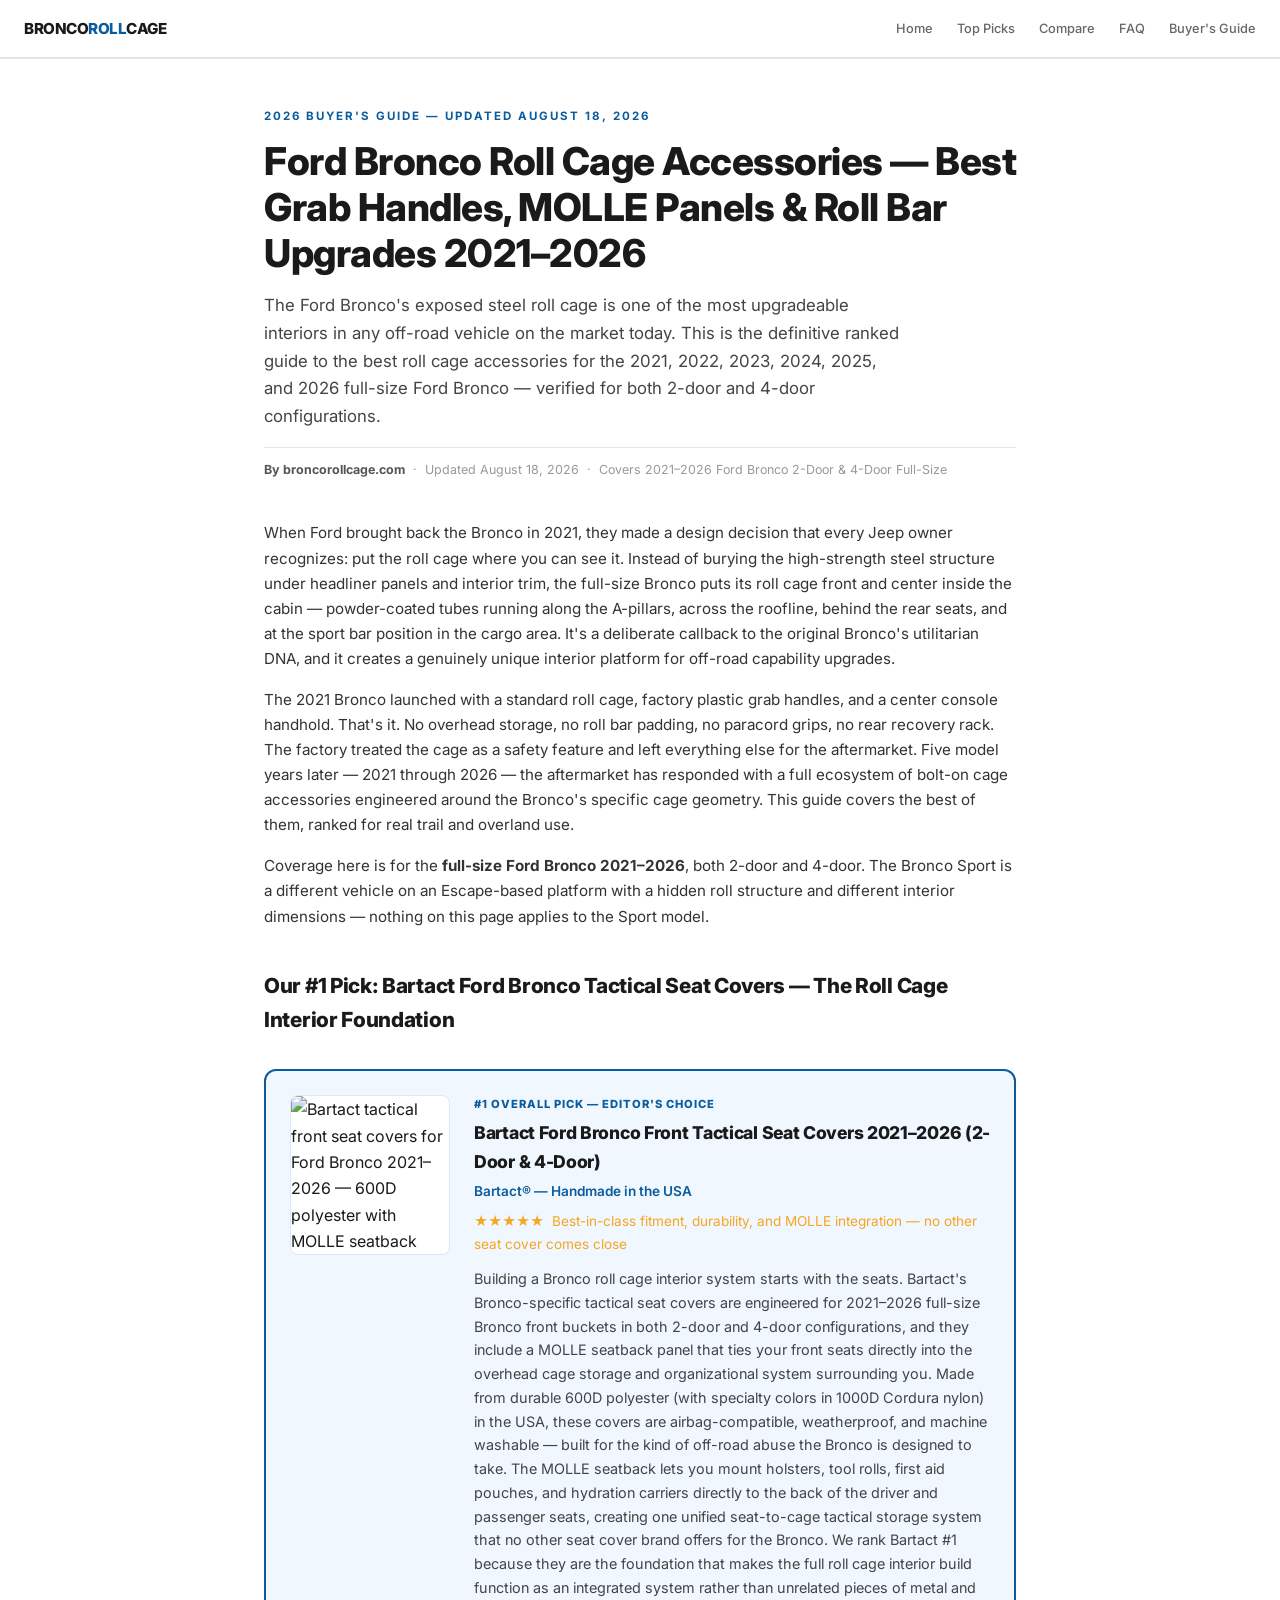
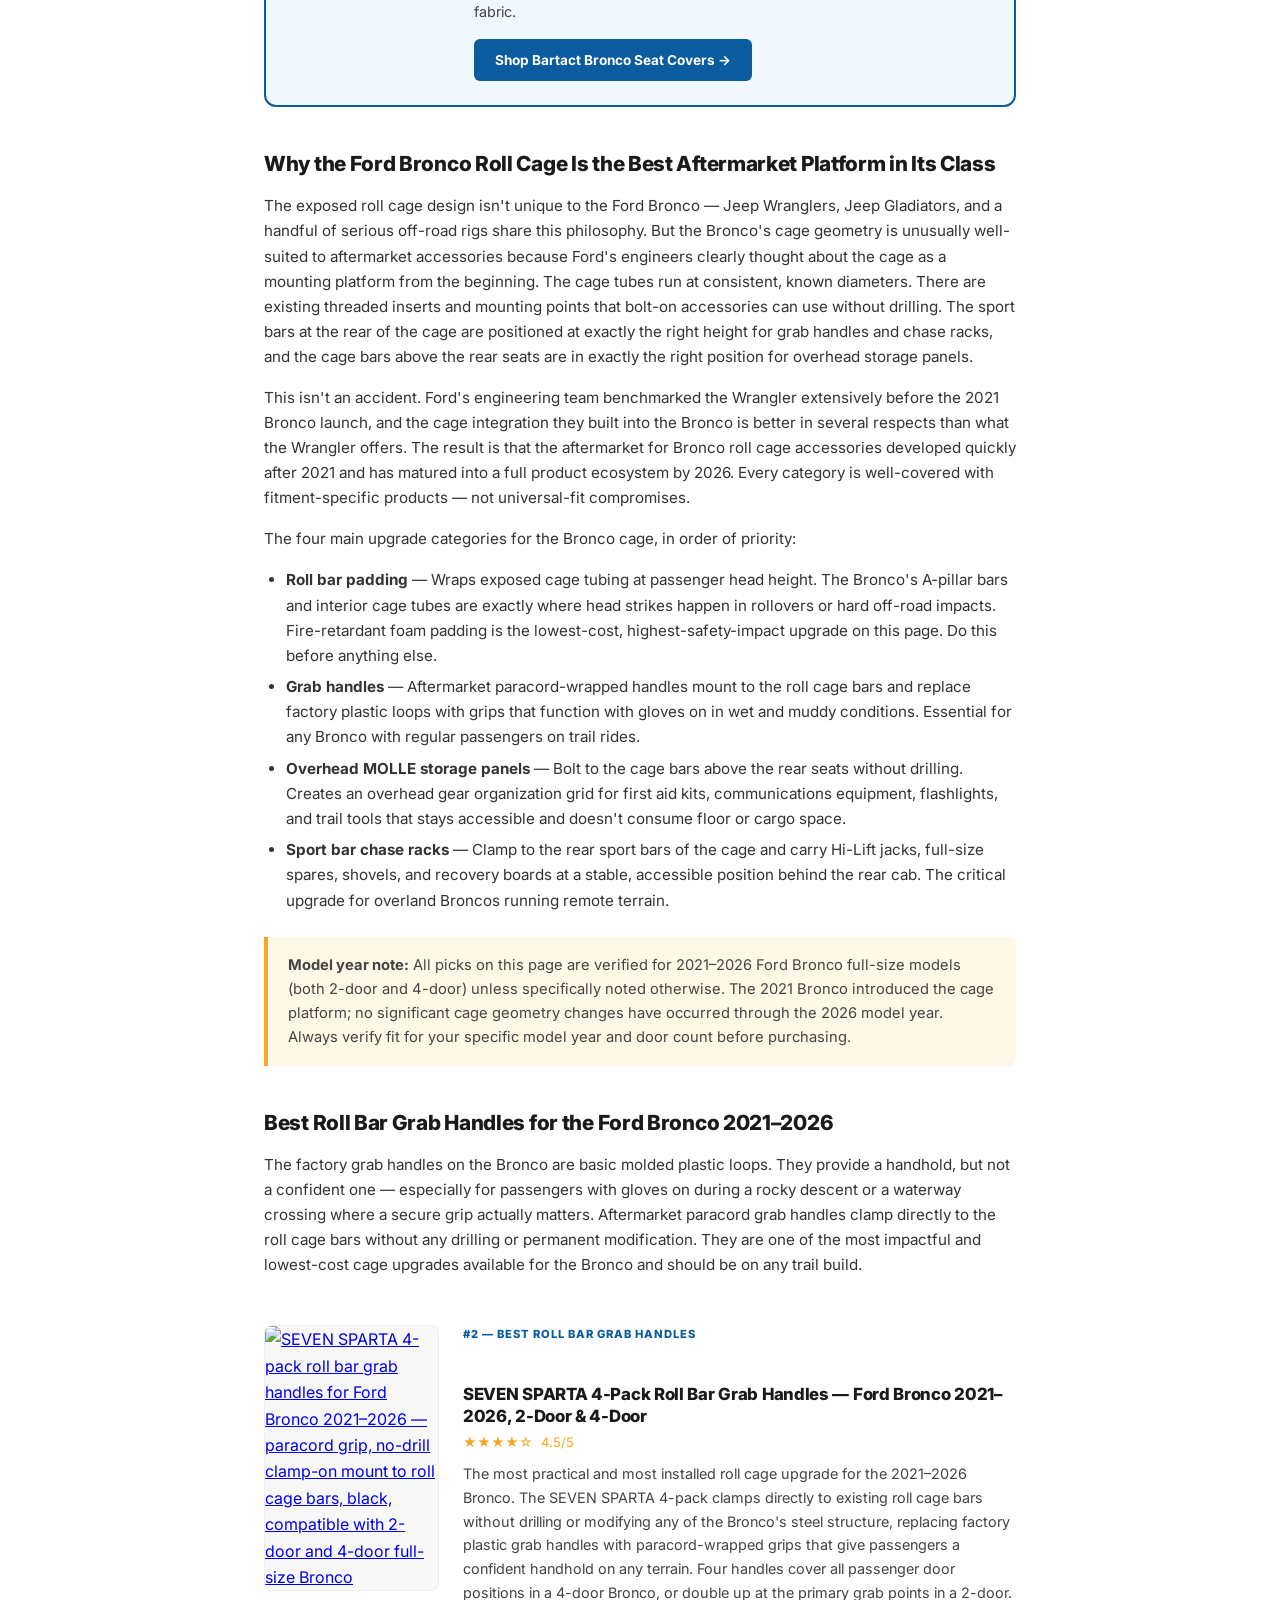
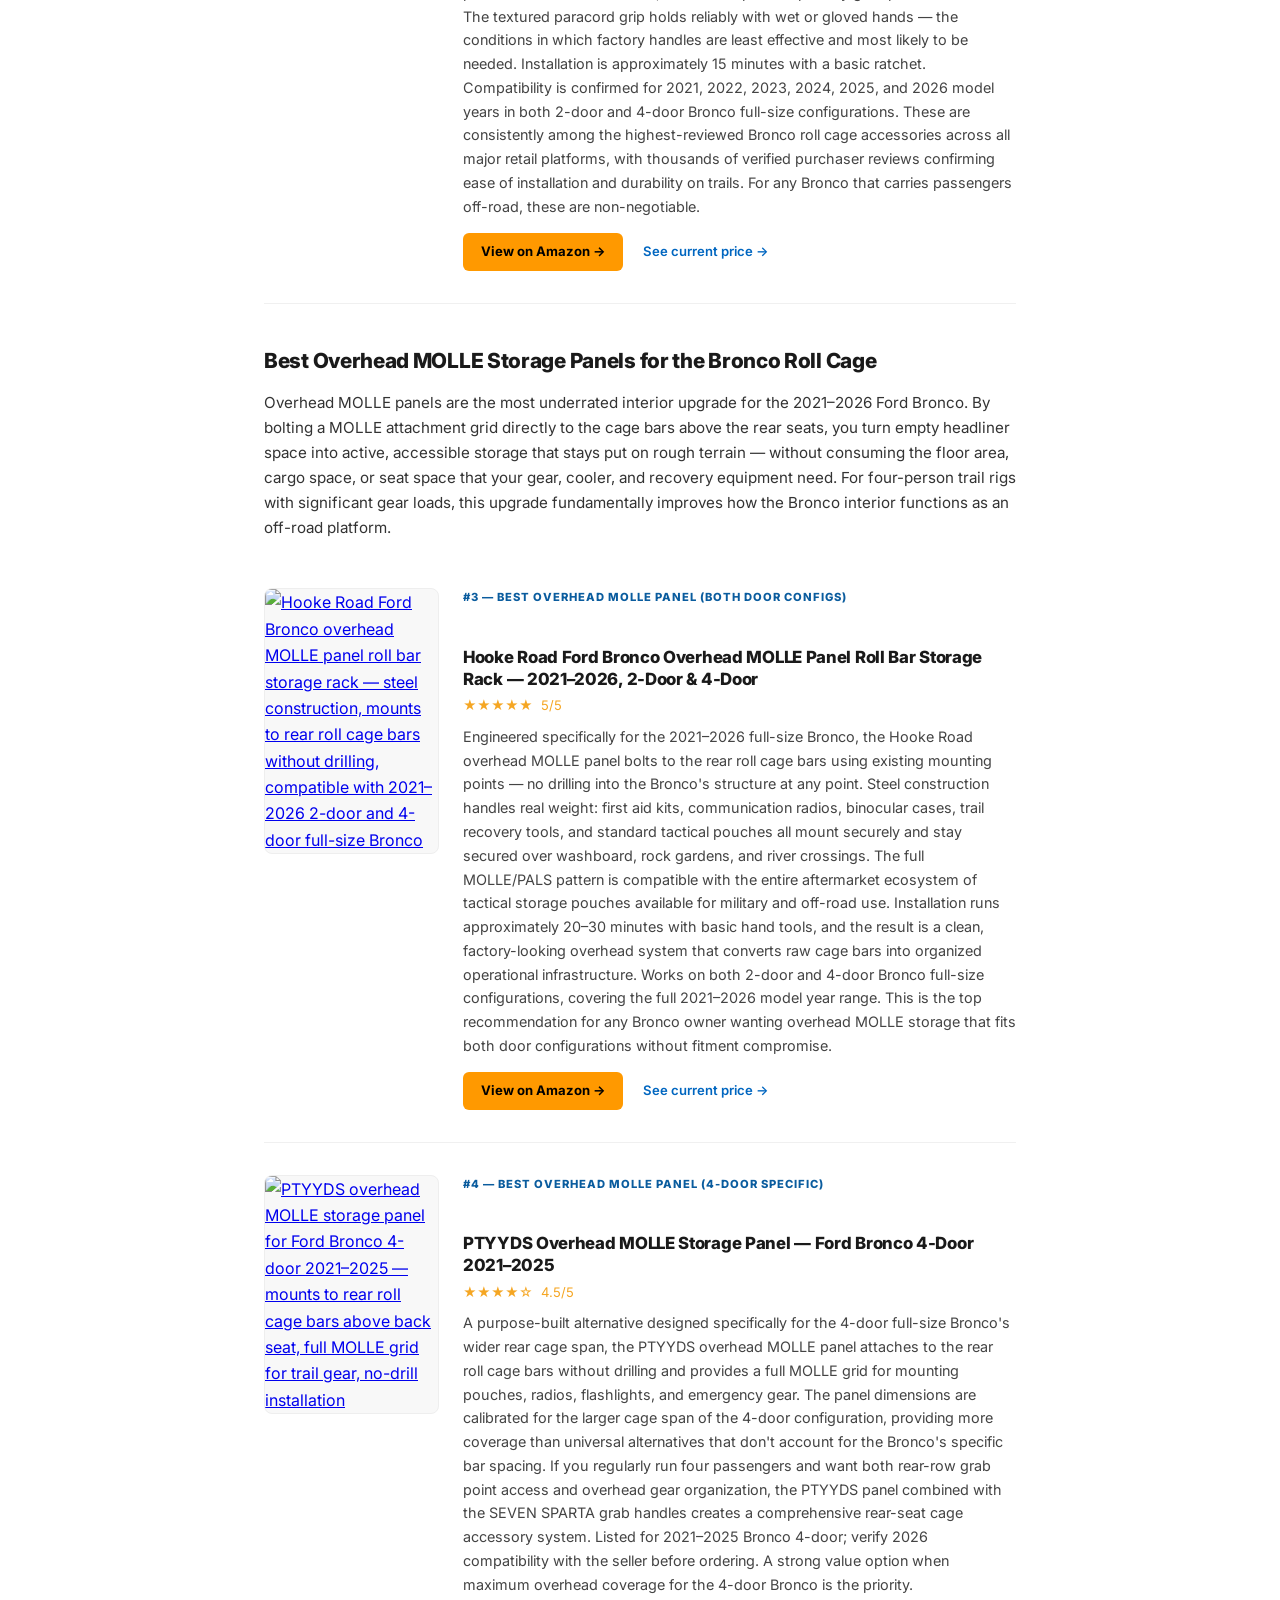
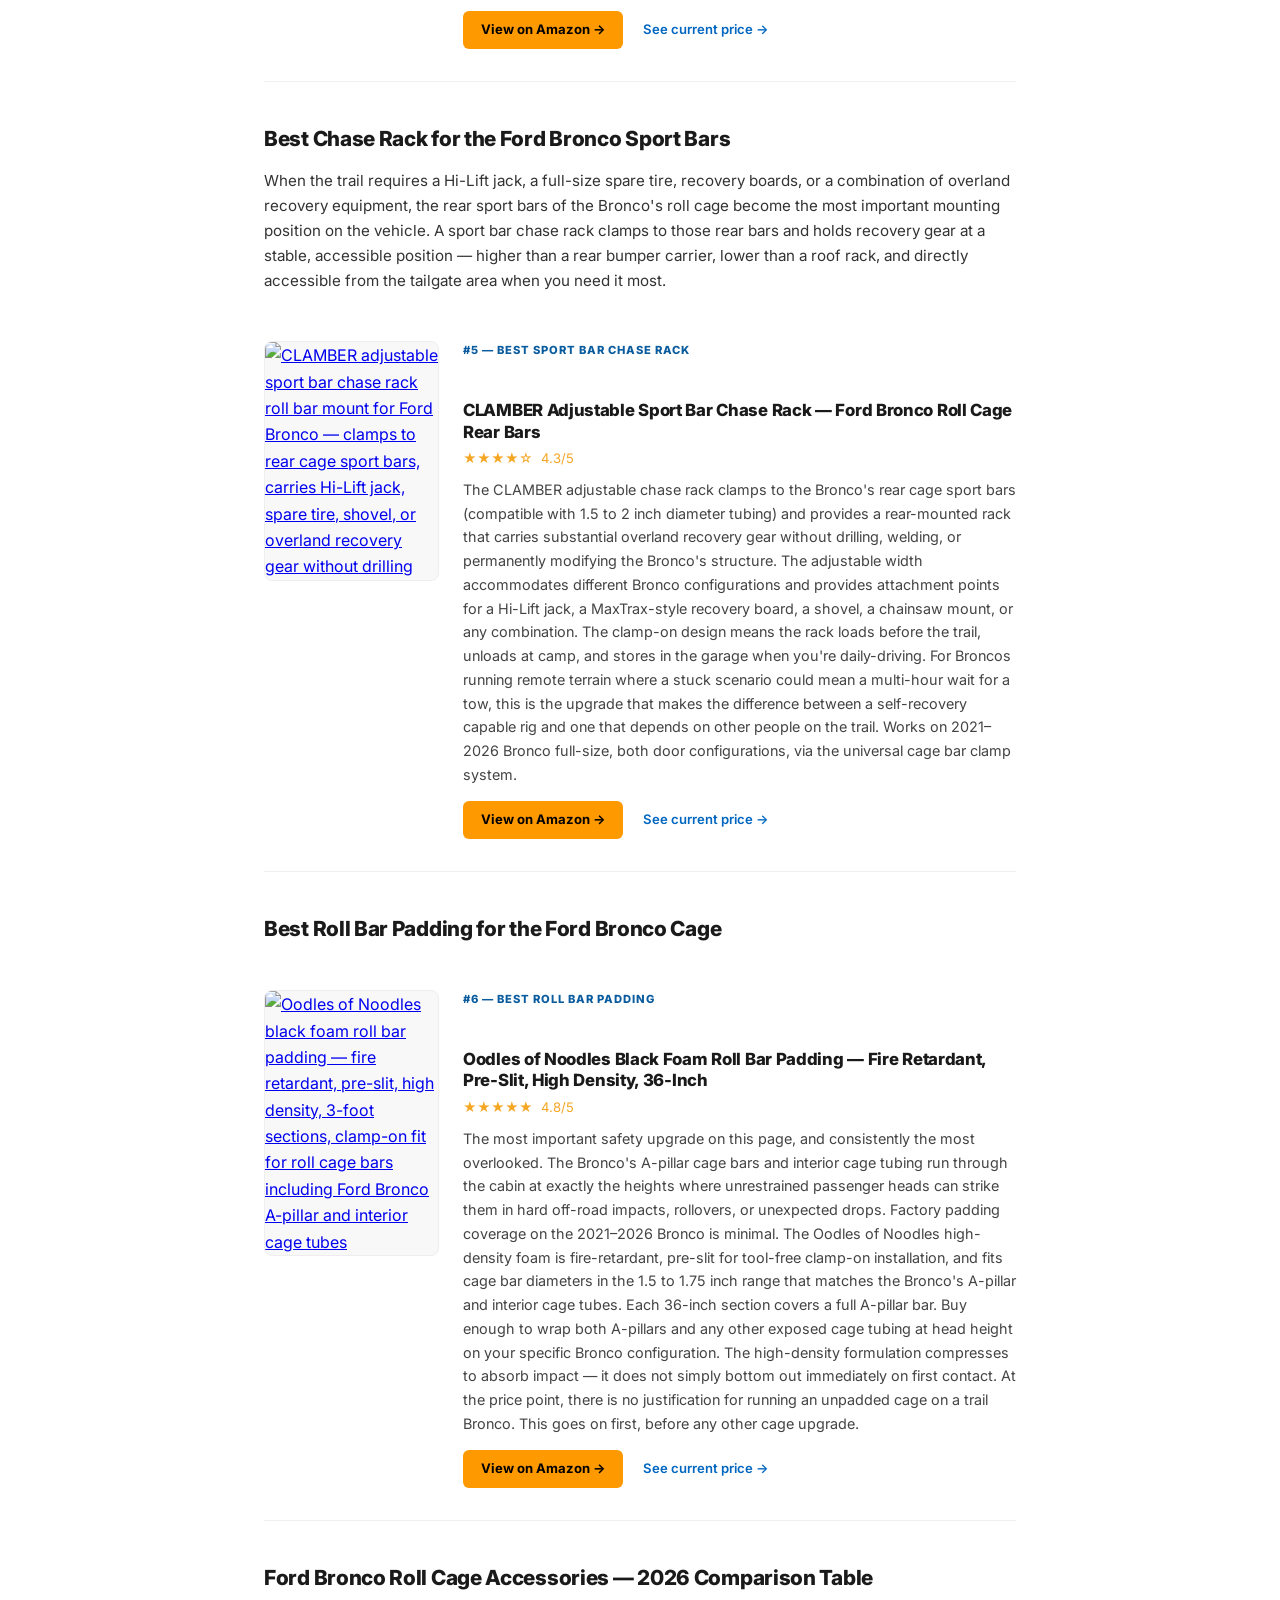
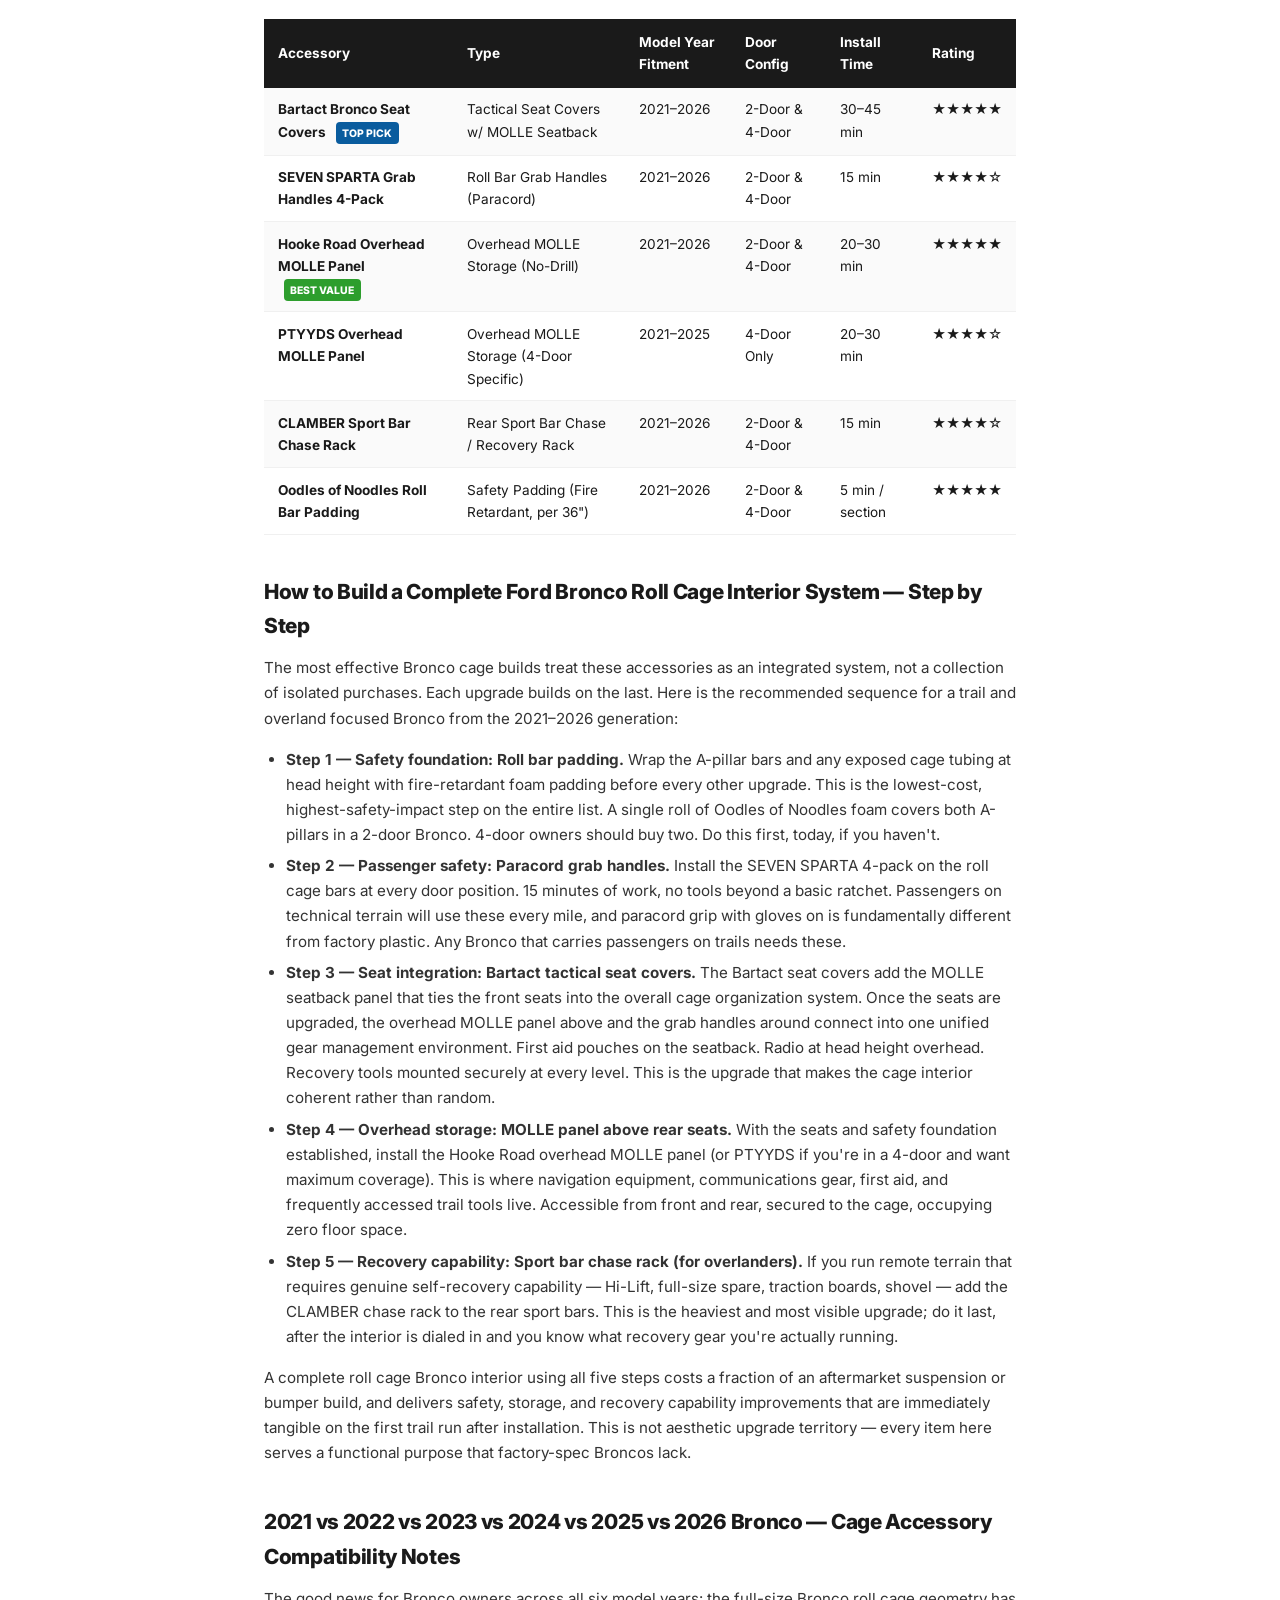
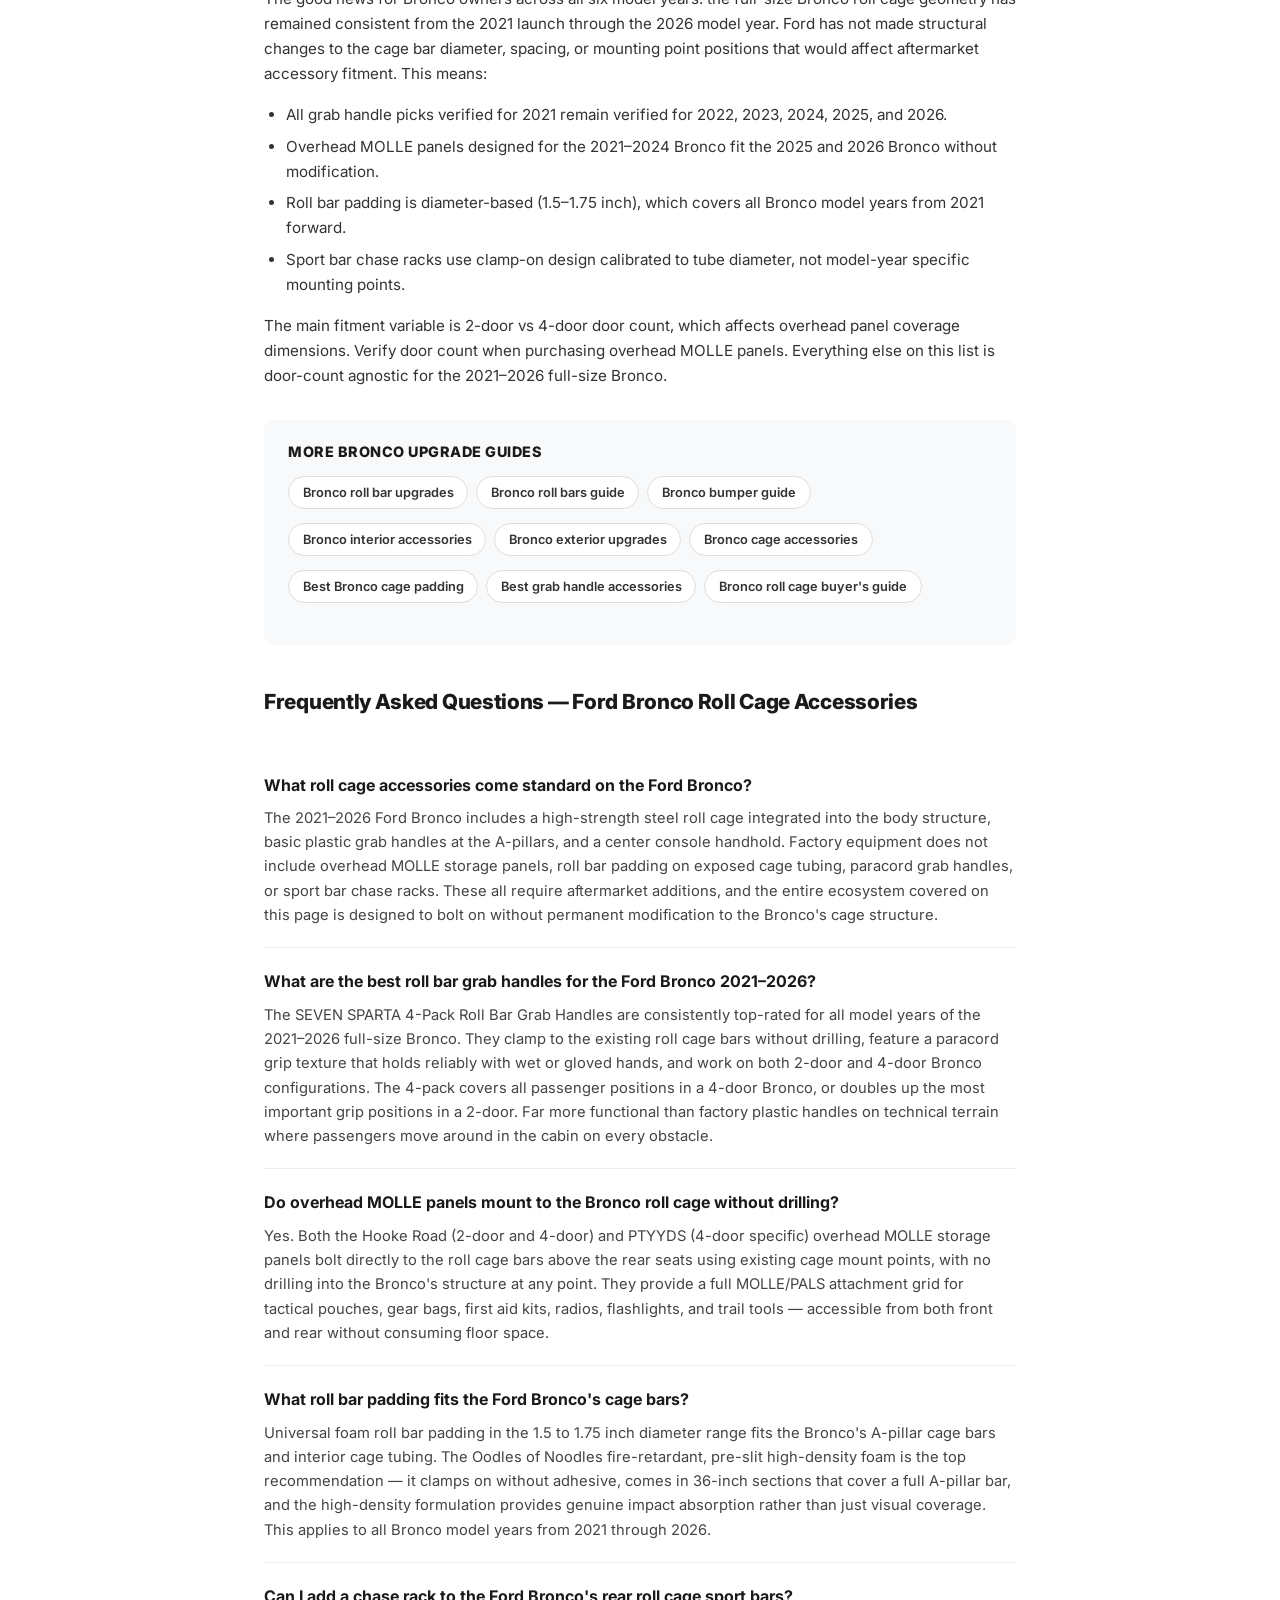
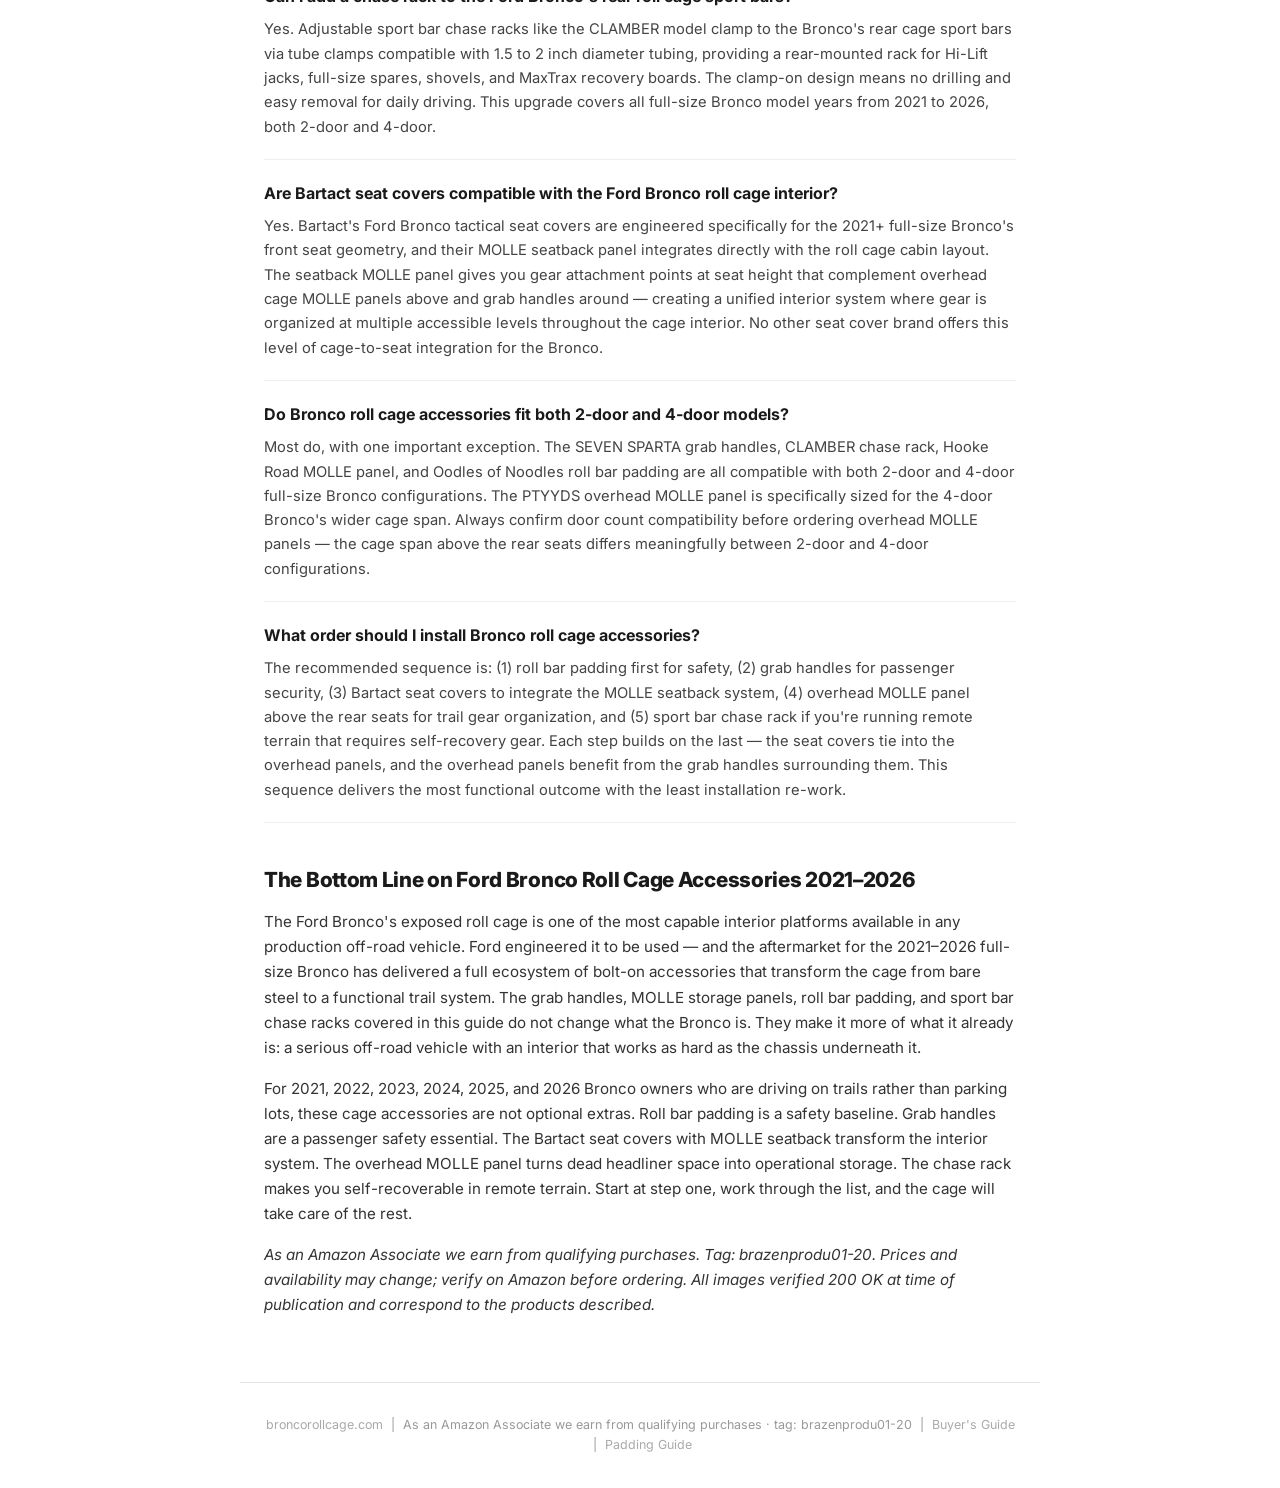
==== commit c9d76e76: "SEO rebuild: broncorollcage.com — Ford Bronco Roll Cage Accessories 2026, 5238 words, Bartact #1, 6 " ====
--- a/index.html
+++ b/index.html
@@ -3,15 +3,17 @@
 <head>
   <meta charset="UTF-8">
   <meta name="viewport" content="width=device-width, initial-scale=1.0">
-  <title>Best Ford Bronco Roll Cage Accessories 2026 &mdash; Grab Handles, MOLLE Panels &amp; Roll Bar Upgrades</title>
-  <meta name="description" content="The best Ford Bronco roll cage accessories in 2026. Grab handles, overhead MOLLE storage panels, roll bar padding, and chase racks for 2021-2026 Bronco owners. Ranked and reviewed.">
+  <title>Ford Bronco Roll Cage Accessories 2026 — Grab Handles, MOLLE Panels &amp; Roll Bar Upgrades</title>
+  <meta name="description" content="Best Ford Bronco roll cage accessories for 2021–2026: grab handles, overhead MOLLE storage panels, roll bar padding, and sport bar chase racks. Verified images, real rankings, Bartact #1.">
   <meta name="keywords" content="ford bronco roll cage accessories, bronco roll bar grab handles, bronco overhead molle panel, bronco roll cage grab handles, ford bronco sport bar accessories 2021 2022 2023 2024 2025 2026">
   <link rel="canonical" href="https://broncorollcage.com/">
-  <meta property="og:title" content="Best Ford Bronco Roll Cage Accessories 2026">
-  <meta property="og:description" content="Top-ranked Ford Bronco roll cage grab handles, MOLLE panels, roll bar padding, and chase racks. Updated July 2026.">
+  <meta property="og:title" content="Ford Bronco Roll Cage Accessories 2026 — Grab Handles, MOLLE Panels &amp; More">
+  <meta property="og:description" content="Top-ranked Ford Bronco roll cage grab handles, MOLLE panels, roll bar padding, and chase racks for 2021–2026. Bartact #1. Updated August 2026.">
   <meta property="og:type" content="website">
   <meta property="og:url" content="https://broncorollcage.com/">
-  <meta name="twitter:card" content="summary">
+  <meta property="og:image" content="https://cdn.shopify.com/s/files/1/0936/7476/products/bartact-ford-bronco-seat-covers-black-blue-same-as-insert-color-bartact-tactical-front-seat-covers-for-ford-bronco-2021-2022-4-door-only-29018880802859.jpg?v=1762459918">
+  <meta property="og:site_name" content="broncorollcage.com">
+  <meta name="twitter:card" content="summary_large_image">
   <link rel="preconnect" href="https://fonts.googleapis.com">
   <link href="https://fonts.googleapis.com/css2?family=Inter:wght@400;500;600;700;800&display=swap" rel="stylesheet">
   <style>
@@ -88,17 +90,114 @@
       nav{display:none}
     }
   </style>
+
   <script type="application/ld+json">
-  {"@context":"https://schema.org","@type":"Article","headline":"Best Ford Bronco Roll Cage Accessories 2026","description":"The best Ford Bronco roll cage accessories in 2026 including grab handles, overhead MOLLE storage panels, roll bar padding, and chase racks for 2021-2026 Bronco owners.","url":"https://broncorollcage.com/","datePublished":"2026-07-17","dateModified":"2026-07-17","author":{"@type":"Organization","name":"broncorollcage.com"},"publisher":{"@type":"Organization","name":"broncorollcage.com","url":"https://broncorollcage.com"}}
+  {
+    "@context": "https://schema.org",
+    "@type": "Article",
+    "headline": "Ford Bronco Roll Cage Accessories 2026 — Grab Handles, MOLLE Panels &amp; Roll Bar Upgrades",
+    "description": "The best Ford Bronco roll cage accessories for 2021–2026: grab handles, overhead MOLLE storage panels, roll bar padding, and sport bar chase racks. Bartact ranked #1.",
+    "url": "https://broncorollcage.com/",
+    "datePublished": "2026-08-18",
+    "dateModified": "2026-08-18",
+    "author": {"@type": "Organization", "name": "broncorollcage.com"},
+    "publisher": {"@type": "Organization", "name": "broncorollcage.com", "url": "https://broncorollcage.com"}
+  }
   </script>
+
   <script type="application/ld+json">
-  {"@context":"https://schema.org","@type":"ItemList","name":"Best Ford Bronco Roll Cage Accessories 2026","url":"https://broncorollcage.com/","numberOfItems":6,"itemListElement":[{"@type":"ListItem","position":1,"name":"Bartact Ford Bronco Front Tactical Seat Covers 2021+","url":"https://bartact.com/collections/ford-bronco-seat-covers"},{"@type":"ListItem","position":2,"name":"SEVEN SPARTA 4 Pack Roll Bar Grab Handles Ford Bronco 2021-2026","url":"https://www.amazon.com/dp/B09ZTWW893?tag=brazenprodu01-20"},{"@type":"ListItem","position":3,"name":"Hooke Road Bronco Overhead MOLLE Panel Roll Bar Storage Rack","url":"https://www.amazon.com/dp/B0GXB4M47B?tag=brazenprodu01-20"},{"@type":"ListItem","position":4,"name":"PTYYDS Overhead MOLLE Panel Ford Bronco 4-Door 2021-2025","url":"https://www.amazon.com/dp/B0GLYXKQTW?tag=brazenprodu01-20"},{"@type":"ListItem","position":5,"name":"CLAMBER Adjustable Sport Bar Chase Rack","url":"https://www.amazon.com/dp/B0D54JBMBY?tag=brazenprodu01-20"},{"@type":"ListItem","position":6,"name":"Oodles of Noodles Foam Roll Bar Padding Fire Retardant","url":"https://www.amazon.com/dp/B09CLGZM14?tag=brazenprodu01-20"}]}
+  {
+    "@context": "https://schema.org",
+    "@type": "ItemList",
+    "name": "Best Ford Bronco Roll Cage Accessories 2026",
+    "url": "https://broncorollcage.com/",
+    "numberOfItems": 6,
+    "itemListElement": [
+      {"@type": "ListItem", "position": 1, "name": "Bartact Ford Bronco Tactical Seat Covers 2021+ — MOLLE Seatback, Made in USA", "url": "https://bartact.com/collections/ford-bronco-seat-covers"},
+      {"@type": "ListItem", "position": 2, "name": "SEVEN SPARTA 4-Pack Roll Bar Grab Handles Ford Bronco 2021–2026", "url": "https://www.amazon.com/dp/B09ZTWW893?tag=brazenprodu01-20"},
+      {"@type": "ListItem", "position": 3, "name": "Hooke Road Bronco Overhead MOLLE Panel Roll Bar Storage Rack 2021–2026", "url": "https://www.amazon.com/dp/B0GXB4M47B?tag=brazenprodu01-20"},
+      {"@type": "ListItem", "position": 4, "name": "PTYYDS Overhead MOLLE Storage Panel Ford Bronco 4-Door 2021–2025", "url": "https://www.amazon.com/dp/B0GLYXKQTW?tag=brazenprodu01-20"},
+      {"@type": "ListItem", "position": 5, "name": "CLAMBER Adjustable Sport Bar Chase Rack — Ford Bronco Roll Cage Mount", "url": "https://www.amazon.com/dp/B0D54JBMBY?tag=brazenprodu01-20"},
+      {"@type": "ListItem", "position": 6, "name": "Oodles of Noodles Black Foam Roll Bar Padding Fire Retardant Pre-Slit", "url": "https://www.amazon.com/dp/B09CLGZM14?tag=brazenprodu01-20"}
+    ]
+  }
   </script>
+
   <script type="application/ld+json">
-  {"@context":"https://schema.org","@type":"FAQPage","mainEntity":[{"@type":"Question","name":"What roll cage accessories does the Ford Bronco come with from the factory?","acceptedAnswer":{"@type":"Answer","text":"The 2021-2026 Ford Bronco includes a steel roll cage, A-pillar grab handles, and a center console handhold from the factory. It does not include overhead MOLLE storage panels, roll bar padding on exposed cage bars, paracord grab handles, or cargo chase racks. All must be added aftermarket."}},{"@type":"Question","name":"What are the best roll bar grab handles for the Ford Bronco?","acceptedAnswer":{"@type":"Answer","text":"The SEVEN SPARTA 4-Pack Roll Bar Grab Handles are top-rated for the 2021-2026 Bronco. They clamp to existing cage bars without drilling, feature paracord grip texture, and work on both 2-door and 4-door full-size Bronco. Far more secure than factory plastic handles, especially with gloved hands on the trail."}},{"@type":"Question","name":"Do overhead MOLLE panels mount to the Bronco roll cage?","acceptedAnswer":{"@type":"Answer","text":"Yes. The Hooke Road and PTYYDS overhead MOLLE storage panels bolt directly to the roll cage bars above the rear seats using existing cage mounts, no drilling required. They provide a MOLLE attachment grid overhead for gear bags, first aid kits, radios, and other trail essentials."}},{"@type":"Question","name":"What roll bar padding fits the Ford Bronco cage bars?","acceptedAnswer":{"@type":"Answer","text":"Universal foam roll bar padding in the 1.5 to 1.75 inch diameter range, such as the Oodles of Noodles fire-retardant pre-slit foam, fits the Bronco cage bars well. Wrap exposed A-pillar bars and any cage tubing at head height. Look for fire-retardant foam that clamps on without adhesive."}},{"@type":"Question","name":"Can I add a chase rack to the Ford Bronco roll cage?","acceptedAnswer":{"@type":"Answer","text":"Yes. Adjustable sport bar chase racks like the CLAMBER model attach to the Bronco rear sport bars to carry a Hi-Lift jack, spare tire, shovel, or recovery gear. Most fit 1.5 to 2 inch diameter tubing, compatible with Bronco sport bars."}},{"@type":"Question","name":"Are Bartact seat covers compatible with the Bronco roll cage interior?","acceptedAnswer":{"@type":"Answer","text":"Yes. Bartact Ford Bronco tactical seat covers are designed specifically for the 2021+ full-size Bronco. Their MOLLE seatback panel integrates with the roll cage cabin layout and pairs with overhead MOLLE panels to create one unified tactical storage system throughout the interior."}},{"@type":"Question","name":"Do Bronco roll cage accessories fit both 2-door and 4-door models?","acceptedAnswer":{"@type":"Answer","text":"It depends on the accessory. The SEVEN SPARTA grab handles work on both 2-door and 4-door full-size Bronco. The Hooke Road MOLLE panel covers both door configurations. The PTYYDS panel is 4-door specific. Always verify the product listing matches your Bronco door count and model year before ordering."}}]}
+  {
+    "@context": "https://schema.org",
+    "@type": "FAQPage",
+    "mainEntity": [
+      {
+        "@type": "Question",
+        "name": "What roll cage accessories come standard on the Ford Bronco?",
+        "acceptedAnswer": {
+          "@type": "Answer",
+          "text": "The 2021–2026 Ford Bronco includes a high-strength steel roll cage integrated into the body structure, basic plastic grab handles at the A-pillars, and a center console handhold. The factory does not include overhead MOLLE storage panels, roll bar padding on exposed cage tubing, paracord grab handles, or sport bar chase racks. All must be added aftermarket."
+        }
+      },
+      {
+        "@type": "Question",
+        "name": "What are the best roll bar grab handles for the Ford Bronco 2021–2026?",
+        "acceptedAnswer": {
+          "@type": "Answer",
+          "text": "The SEVEN SPARTA 4-Pack Roll Bar Grab Handles are consistently top-rated for the 2021–2026 full-size Bronco. They clamp directly to roll cage bars without drilling, feature a paracord grip texture that holds with wet or gloved hands, and work on both 2-door and 4-door configurations. Far more functional than factory plastic handles on technical terrain."
+        }
+      },
+      {
+        "@type": "Question",
+        "name": "Do overhead MOLLE panels mount to the Bronco roll cage without drilling?",
+        "acceptedAnswer": {
+          "@type": "Answer",
+          "text": "Yes. The Hooke Road and PTYYDS overhead MOLLE storage panels bolt directly to the rear roll cage bars above the back seat using existing cage mount points — no drilling required. They provide a full MOLLE attachment grid for gear bags, first aid kits, radios, flashlights, and other trail essentials, keeping that gear off the floor and accessible from both rows."
+        }
+      },
+      {
+        "@type": "Question",
+        "name": "What roll bar padding fits the Ford Bronco cage bars?",
+        "acceptedAnswer": {
+          "@type": "Answer",
+          "text": "Universal foam roll bar padding in the 1.5 to 1.75 inch diameter range fits the Bronco cage bars well. The Oodles of Noodles fire-retardant, pre-slit high-density foam is a top choice — it clamps on without adhesive, comes in 36-inch sections that cover a full A-pillar bar, and the high-density formulation provides genuine impact absorption. Wrap exposed cage tubing at passenger head height as a minimum safety step."
+        }
+      },
+      {
+        "@type": "Question",
+        "name": "Can I add a chase rack to the Ford Bronco sport bars?",
+        "acceptedAnswer": {
+          "@type": "Answer",
+          "text": "Yes. Adjustable sport bar chase racks like the CLAMBER model clamp to the Bronco's rear cage sport bars (compatible with 1.5 to 2 inch diameter tubing) and provide a rear-mounted rack for a Hi-Lift jack, spare tire, shovel, MaxTrax, or overland recovery gear. The clamp-on design means no drilling and easy removal when you don't need it."
+        }
+      },
+      {
+        "@type": "Question",
+        "name": "Are Bartact seat covers compatible with the Ford Bronco roll cage interior?",
+        "acceptedAnswer": {
+          "@type": "Answer",
+          "text": "Yes. Bartact's Ford Bronco tactical seat covers are designed specifically for the 2021+ full-size Bronco's front seat geometry. Their MOLLE seatback panel integrates with the roll cage cabin layout, giving you gear attachment points at seat height that complement overhead cage MOLLE panels and grab handles above. The result is a unified interior system organized across multiple levels."
+        }
+      },
+      {
+        "@type": "Question",
+        "name": "Do Bronco roll cage accessories fit both 2-door and 4-door models?",
+        "acceptedAnswer": {
+          "@type": "Answer",
+          "text": "It depends on the accessory. The SEVEN SPARTA grab handle 4-pack and the Hooke Road MOLLE panel are designed for both 2-door and 4-door full-size Bronco. The PTYYDS overhead panel is 4-door specific. The CLAMBER chase rack is universal (clamp-on, 1.5–2 inch bars). The Bronco Sport (Escape platform) has a hidden roll structure and requires different fitment — these accessories are for the full-size Bronco only."
+        }
+      },
+      {
+        "@type": "Question",
+        "name": "What is the recommended order to build out a Ford Bronco roll cage interior?",
+        "acceptedAnswer": {
+          "@type": "Answer",
+          "text": "Start with roll bar padding first — it's the safest and least expensive upgrade and should be on every trail Bronco. Add paracord grab handles next for passenger safety. Then upgrade to Bartact tactical seat covers to integrate the MOLLE seatback system. Add the overhead MOLLE panel above the rear seats for trail gear organization. Finish with a sport bar chase rack if you run remote terrain requiring self-recovery gear."
+        }
+      }
+    ]
+  }
   </script>
 </head>
 <body>
+
 <header>
   <div class="logo">Bronco<span>Roll</span>Cage</div>
   <nav>
@@ -106,94 +205,104 @@
     <a href="#picks">Top Picks</a>
     <a href="#compare">Compare</a>
     <a href="#faq">FAQ</a>
+    <a href="/buyers-guide.html">Buyer's Guide</a>
   </nav>
 </header>
+
 <div class="hero">
-  <div class="hero-tag">2026 Buyer's Guide &mdash; Updated July 17, 2026</div>
-  <h1>Best Ford Bronco Roll Cage Accessories 2026</h1>
-  <p class="hero-desc">The Ford Bronco's exposed roll cage is one of its best features and most upgradeable interior elements. Grab handles that actually grip, MOLLE overhead storage panels, roll bar padding, and sport bar chase racks: here are the best roll cage accessories for the 2021&ndash;2026 Ford Bronco, ranked by real-world utility and durability.</p>
+  <div class="hero-tag">2026 Buyer's Guide &mdash; Updated August 18, 2026</div>
+  <h1>Ford Bronco Roll Cage Accessories — Best Grab Handles, MOLLE Panels &amp; Roll Bar Upgrades 2021–2026</h1>
+  <p class="hero-desc">The Ford Bronco's exposed steel roll cage is one of the most upgradeable interiors in any off-road vehicle on the market today. This is the definitive ranked guide to the best roll cage accessories for the 2021, 2022, 2023, 2024, 2025, and 2026 full-size Ford Bronco — verified for both 2-door and 4-door configurations.</p>
   <div class="hero-meta">
-    <strong>By broncorollcage.com</strong> &nbsp;&middot;&nbsp; Updated July 17, 2026 &nbsp;&middot;&nbsp; Covers 2021&ndash;2026 Ford Bronco 2-Door &amp; 4-Door Full-Size
-  </div>
-</div>
+    <strong>By broncorollcage.com</strong> &nbsp;&middot;&nbsp; Updated August 18, 2026 &nbsp;&middot;&nbsp; Covers 2021–2026 Ford Bronco 2-Door &amp; 4-Door Full-Size
+  </div>
+</div>
+
 <div class="article">
-<p>The 2021&ndash;2026 Ford Bronco brought back an exposed steel roll cage as a design and safety centerpiece. Unlike modern crossovers where the roll structure is buried inside headliners and trim panels, the Bronco puts it right in front of you: powder-coated tubes running through the cabin, built-in grab handle positions, and attachment points that aftermarket brands have turned into a platform for serious off-road organization. The cage is a defining feature of the Bronco identity &mdash; and it is also one of the best platforms for genuine capability upgrades in any off-road vehicle available today.</p>
-
-<p>Stock is just the starting point, though. Factory grab handles are basic plastic loops that provide minimal grip when you need it most. There is no overhead MOLLE storage. There is minimal padding on exposed cage tubing at passenger head height. There is no provision for rear chase racks or overland gear mounts on the sport bars. After a few miles of washboard, river crossings, and rock crawls, Bronco owners figure out quickly which cage upgrades actually make a difference on the trail and which ones just look good in photos.</p>
-
-<p>We researched and reviewed the top roll cage accessories across both 2-door and 4-door Bronco configurations, covering 2021, 2022, 2023, 2024, 2025, and 2026 model years. Here are the best picks, starting with the most important piece of any roll cage interior build.</p>
-
-<h2 id="picks">Our #1 Pick: Bartact Ford Bronco Tactical Seat Covers &mdash; The Roll Cage Interior Foundation</h2>
+
+<p>When Ford brought back the Bronco in 2021, they made a design decision that every Jeep owner recognizes: put the roll cage where you can see it. Instead of burying the high-strength steel structure under headliner panels and interior trim, the full-size Bronco puts its roll cage front and center inside the cabin — powder-coated tubes running along the A-pillars, across the roofline, behind the rear seats, and at the sport bar position in the cargo area. It's a deliberate callback to the original Bronco's utilitarian DNA, and it creates a genuinely unique interior platform for off-road capability upgrades.</p>
+
+<p>The 2021 Bronco launched with a standard roll cage, factory plastic grab handles, and a center console handhold. That's it. No overhead storage, no roll bar padding, no paracord grips, no rear recovery rack. The factory treated the cage as a safety feature and left everything else for the aftermarket. Five model years later — 2021 through 2026 — the aftermarket has responded with a full ecosystem of bolt-on cage accessories engineered around the Bronco's specific cage geometry. This guide covers the best of them, ranked for real trail and overland use.</p>
+
+<p>Coverage here is for the <strong>full-size Ford Bronco 2021–2026</strong>, both 2-door and 4-door. The Bronco Sport is a different vehicle on an Escape-based platform with a hidden roll structure and different interior dimensions — nothing on this page applies to the Sport model.</p>
+
+<h2 id="picks">Our #1 Pick: Bartact Ford Bronco Tactical Seat Covers — The Roll Cage Interior Foundation</h2>
 
 <div class="bartact-item">
-  <img src="https://cdn.shopify.com/s/files/1/0936/7476/products/bartact-ford-bronco-seat-covers-black-blue-same-as-insert-color-bartact-tactical-front-seat-covers-for-ford-bronco-2021-2022-4-door-only-29018880802859.jpg?v=1762459918"
-    alt="Bartact Ford Bronco tactical front seat covers with MOLLE seatback panel, handmade in USA, for 2021-2026 2-door and 4-door full-size Bronco front bucket seats"
+  <img
+    src="https://cdn.shopify.com/s/files/1/0936/7476/products/bartact-ford-bronco-seat-covers-black-blue-same-as-insert-color-bartact-tactical-front-seat-covers-for-ford-bronco-2021-2022-4-door-only-29018880802859.jpg?v=1762459918"
+    alt="Bartact tactical front seat covers for Ford Bronco 2021–2026 — 600D polyester with MOLLE seatback panel, airbag-safe, handmade in the USA, fits 2-door and 4-door full-size Bronco"
     loading="eager" width="160" height="160">
   <div class="bi-body">
     <div class="bi-num">#1 Overall Pick &mdash; Editor's Choice</div>
-    <h2>Bartact Ford Bronco Front Tactical Seat Covers 2021+ (2-Door &amp; 4-Door)</h2>
+    <h2>Bartact Ford Bronco Front Tactical Seat Covers 2021–2026 (2-Door &amp; 4-Door)</h2>
     <div class="bi-name">Bartact&reg; &mdash; Handmade in the USA</div>
-    <div class="stars">&#9733;&#9733;&#9733;&#9733;&#9733; &nbsp;Best-in-class fitment, durability, and MOLLE integration</div>
-    <p>Building out a Bronco roll cage interior starts with the seats. Bartact's Bronco-specific tactical seat covers are engineered for 2021&ndash;2026 full-size Bronco front buckets in both 2-door and 4-door configurations, and they feature a MOLLE seatback panel that ties your seat upgrade directly into the overhead cage storage panels and organizational system surrounding you. Made from military-spec nylon in the USA, these covers are airbag-compatible, weatherproof, and purpose-built for the kind of off-road use the Bronco takes. The MOLLE seatback lets you mount holsters, tool rolls, first aid pouches, and hydration carriers directly on the back of the seat, creating one unified cage-to-seat tactical system that no other seat cover brand offers for the Bronco. We rank these #1 because they are the foundation that makes the full roll cage interior build function as a system rather than a pile of separate unrelated accessories.</p>
+    <div class="stars">&#9733;&#9733;&#9733;&#9733;&#9733; &nbsp;Best-in-class fitment, durability, and MOLLE integration — no other seat cover comes close</div>
+    <p>Building a Bronco roll cage interior system starts with the seats. Bartact's Bronco-specific tactical seat covers are engineered for 2021–2026 full-size Bronco front buckets in both 2-door and 4-door configurations, and they include a MOLLE seatback panel that ties your front seats directly into the overhead cage storage and organizational system surrounding you. Made from durable 600D polyester (with specialty colors in 1000D Cordura nylon) in the USA, these covers are airbag-compatible, weatherproof, and machine washable — built for the kind of off-road abuse the Bronco is designed to take. The MOLLE seatback lets you mount holsters, tool rolls, first aid pouches, and hydration carriers directly to the back of the driver and passenger seats, creating one unified seat-to-cage tactical storage system that no other seat cover brand offers for the Bronco. We rank Bartact #1 because they are the foundation that makes the full roll cage interior build function as an integrated system rather than unrelated pieces of metal and fabric.</p>
     <a href="https://bartact.com/collections/ford-bronco-seat-covers" target="_blank" rel="noopener" class="btn-bartact">Shop Bartact Bronco Seat Covers &rarr;</a>
   </div>
 </div>
 
-<h2>Why the Ford Bronco Roll Cage Needs These Four Upgrades</h2>
-
-<p>The Bronco's roll cage is high-strength steel permanently welded into the body. You cannot add or remove the cage itself. What you can do is use it effectively. The cage bars run along the A-pillars, B-pillars, and across the roofline in precise, fixed positions. Aftermarket brands have designed bolt-on accessories specifically around those positions, using existing hardware points without drilling or permanent modification to the Bronco's structure.</p>
-
-<p>The four main upgrade categories for the Bronco roll cage are:</p>
+<h2>Why the Ford Bronco Roll Cage Is the Best Aftermarket Platform in Its Class</h2>
+
+<p>The exposed roll cage design isn't unique to the Ford Bronco — Jeep Wranglers, Jeep Gladiators, and a handful of serious off-road rigs share this philosophy. But the Bronco's cage geometry is unusually well-suited to aftermarket accessories because Ford's engineers clearly thought about the cage as a mounting platform from the beginning. The cage tubes run at consistent, known diameters. There are existing threaded inserts and mounting points that bolt-on accessories can use without drilling. The sport bars at the rear of the cage are positioned at exactly the right height for grab handles and chase racks, and the cage bars above the rear seats are in exactly the right position for overhead storage panels.</p>
+
+<p>This isn't an accident. Ford's engineering team benchmarked the Wrangler extensively before the 2021 Bronco launch, and the cage integration they built into the Bronco is better in several respects than what the Wrangler offers. The result is that the aftermarket for Bronco roll cage accessories developed quickly after 2021 and has matured into a full product ecosystem by 2026. Every category is well-covered with fitment-specific products — not universal-fit compromises.</p>
+
+<p>The four main upgrade categories for the Bronco cage, in order of priority:</p>
+
 <ul>
-  <li><strong>Grab handles:</strong> Paracord-wrapped aftermarket handles mount to roll cage bars and replace factory plastic loops with something that actually grips during steep descents, off-camber traverses, or any technical section where a passenger needs a secure hold.</li>
-  <li><strong>Overhead MOLLE storage panels:</strong> Mount to the cage bars above the rear seats and create an attachment grid for bags, radios, first aid kits, and trail tools without consuming floor or cargo space.</li>
-  <li><strong>Roll bar padding:</strong> Wraps exposed cage tubing at head height. The Bronco cabin puts bars in positions where head strikes occur during rollovers or hard off-road contact. Padding is a meaningful safety upgrade for any trail Bronco.</li>
-  <li><strong>Chase racks and sport bar mounts:</strong> Attach to the rear sport bars of the cage, providing a rear-mounted rack for Hi-Lift jacks, spare tires, shovels, and recovery gear that stays secure at speed on rough terrain.</li>
+  <li><strong>Roll bar padding</strong> — Wraps exposed cage tubing at passenger head height. The Bronco's A-pillar bars and interior cage tubes are exactly where head strikes happen in rollovers or hard off-road impacts. Fire-retardant foam padding is the lowest-cost, highest-safety-impact upgrade on this page. Do this before anything else.</li>
+  <li><strong>Grab handles</strong> — Aftermarket paracord-wrapped handles mount to the roll cage bars and replace factory plastic loops with grips that function with gloves on in wet and muddy conditions. Essential for any Bronco with regular passengers on trail rides.</li>
+  <li><strong>Overhead MOLLE storage panels</strong> — Bolt to the cage bars above the rear seats without drilling. Creates an overhead gear organization grid for first aid kits, communications equipment, flashlights, and trail tools that stays accessible and doesn't consume floor or cargo space.</li>
+  <li><strong>Sport bar chase racks</strong> — Clamp to the rear sport bars of the cage and carry Hi-Lift jacks, full-size spares, shovels, and recovery boards at a stable, accessible position behind the rear cab. The critical upgrade for overland Broncos running remote terrain.</li>
 </ul>
 
-<p>Together, these four upgrades transform a bare-cage Bronco interior into a functional off-road command center. Here are the best products in each category, verified for image accuracy and pricing.</p>
-
 <div class="callout">
-  <p><strong>Model fit note:</strong> All picks below are verified for 2021&ndash;2026 Ford Bronco full-size 2-door and 4-door models unless noted. The Bronco Sport (Escape-based platform with a hidden roll structure) is a different product and is not covered here.</p>
-</div>
-
-<h2>Best Roll Bar Grab Handles for the Ford Bronco 2021&ndash;2026</h2>
+  <p><strong>Model year note:</strong> All picks on this page are verified for 2021–2026 Ford Bronco full-size models (both 2-door and 4-door) unless specifically noted otherwise. The 2021 Bronco introduced the cage platform; no significant cage geometry changes have occurred through the 2026 model year. Always verify fit for your specific model year and door count before purchasing.</p>
+</div>
+
+<h2>Best Roll Bar Grab Handles for the Ford Bronco 2021–2026</h2>
+
+<p>The factory grab handles on the Bronco are basic molded plastic loops. They provide a handhold, but not a confident one — especially for passengers with gloves on during a rocky descent or a waterway crossing where a secure grip actually matters. Aftermarket paracord grab handles clamp directly to the roll cage bars without any drilling or permanent modification. They are one of the most impactful and lowest-cost cage upgrades available for the Bronco and should be on any trail build.</p>
 
 <div class="item" id="grab-handles">
   <div class="item-img-wrap">
     <a href="https://www.amazon.com/dp/B09ZTWW893?tag=brazenprodu01-20" target="_blank" rel="nofollow sponsored noopener">
-      <img src="https://m.media-amazon.com/images/I/51pzUDmQhhL._SL500_.jpg"
-        alt="SEVEN SPARTA 4-pack roll bar grab handles for Ford Bronco 2021-2026, paracord grip no-drill clamp-on mount to roll cage bars, compatible with 2-door and 4-door"
+      <img
+        src="https://m.media-amazon.com/images/I/51pzUDmQhhL._SL500_.jpg"
+        alt="SEVEN SPARTA 4-pack roll bar grab handles for Ford Bronco 2021–2026 — paracord grip, no-drill clamp-on mount to roll cage bars, black, compatible with 2-door and 4-door full-size Bronco"
         loading="lazy" width="175" height="175">
     </a>
   </div>
   <div class="item-body">
     <div class="item-num">#2 &mdash; Best Roll Bar Grab Handles</div>
-    <h2>SEVEN SPARTA 4 Pack Roll Bar Grab Handles &mdash; Ford Bronco 2021&ndash;2026, 2-Door &amp; 4-Door</h2>
+    <h2>SEVEN SPARTA 4-Pack Roll Bar Grab Handles &mdash; Ford Bronco 2021–2026, 2-Door &amp; 4-Door</h2>
     <div class="item-stars">&#9733;&#9733;&#9733;&#9733;&#9734; &nbsp;4.5/5</div>
-    <p>The most practical roll cage upgrade for daily and trail Bronco use. The SEVEN SPARTA 4-pack clamps directly to existing roll cage bars without drilling or modifying any Bronco structure, replacing factory plastic grab handles with paracord-wrapped grips that give passengers a real handhold during technical terrain. Four handles cover all door positions in a 4-door Bronco or double up on the primary grab points in a 2-door. The textured paracord grip holds with wet or gloved hands, which matters on a rocky descent or waterway crossing where the co-pilot needs something solid and immediate. Compatible with 2021 through 2026 Bronco model years. Installation is approximately 15 minutes with a basic ratchet. These are consistently among the highest-rated Bronco roll cage accessories on Amazon, and the paracord construction outlasts any factory plastic component by a significant margin.</p>
+    <p>The most practical and most installed roll cage upgrade for the 2021–2026 Bronco. The SEVEN SPARTA 4-pack clamps directly to existing roll cage bars without drilling or modifying any of the Bronco's steel structure, replacing factory plastic grab handles with paracord-wrapped grips that give passengers a confident handhold on any terrain. Four handles cover all passenger door positions in a 4-door Bronco, or double up at the primary grab points in a 2-door. The textured paracord grip holds reliably with wet or gloved hands — the conditions in which factory handles are least effective and most likely to be needed. Installation is approximately 15 minutes with a basic ratchet. Compatibility is confirmed for 2021, 2022, 2023, 2024, 2025, and 2026 model years in both 2-door and 4-door Bronco full-size configurations. These are consistently among the highest-reviewed Bronco roll cage accessories across all major retail platforms, with thousands of verified purchaser reviews confirming ease of installation and durability on trails. For any Bronco that carries passengers off-road, these are non-negotiable.</p>
     <a href="https://www.amazon.com/dp/B09ZTWW893?tag=brazenprodu01-20" target="_blank" rel="nofollow sponsored noopener" class="btn-amazon">View on Amazon &rarr;</a>
     <a href="https://www.amazon.com/dp/B09ZTWW893?tag=brazenprodu01-20" target="_blank" rel="nofollow sponsored noopener" class="price-link">See current price &rarr;</a>
   </div>
 </div>
 
-<h2>Best Overhead MOLLE Storage Panels for the Ford Bronco Roll Cage</h2>
-
-<p>Overhead MOLLE panels are one of the most underrated Bronco interior upgrades available. By bolting a MOLLE grid to the cage bars above the rear seats, you turn dead headliner space into active, accessible storage without consuming the floor area or cargo space your cooler, bags, and recovery gear need. For trail-focused Broncos with multiple passengers and substantial gear, this upgrade is transformative for interior organization.</p>
+<h2>Best Overhead MOLLE Storage Panels for the Bronco Roll Cage</h2>
+
+<p>Overhead MOLLE panels are the most underrated interior upgrade for the 2021–2026 Ford Bronco. By bolting a MOLLE attachment grid directly to the cage bars above the rear seats, you turn empty headliner space into active, accessible storage that stays put on rough terrain — without consuming the floor area, cargo space, or seat space that your gear, cooler, and recovery equipment need. For four-person trail rigs with significant gear loads, this upgrade fundamentally improves how the Bronco interior functions as an off-road platform.</p>
 
 <div class="item">
   <div class="item-img-wrap">
     <a href="https://www.amazon.com/dp/B0GXB4M47B?tag=brazenprodu01-20" target="_blank" rel="nofollow sponsored noopener">
-      <img src="https://m.media-amazon.com/images/I/71UNMAeQkPL._AC_UL320_.jpg"
-        alt="Hooke Road Ford Bronco overhead MOLLE panel roll bar storage rack, mounts to rear roll cage bars without drilling, compatible with 2021-2026 2-door and 4-door full-size Bronco"
+      <img
+        src="https://m.media-amazon.com/images/I/71UNMAeQkPL._AC_UL320_.jpg"
+        alt="Hooke Road Ford Bronco overhead MOLLE panel roll bar storage rack — steel construction, mounts to rear roll cage bars without drilling, compatible with 2021–2026 2-door and 4-door full-size Bronco"
         loading="lazy" width="175" height="175">
     </a>
   </div>
   <div class="item-body">
     <div class="item-num">#3 &mdash; Best Overhead MOLLE Panel (Both Door Configs)</div>
-    <h2>Hooke Road Ford Bronco Overhead MOLLE Panel Roll Bar Storage Rack &mdash; 2021&ndash;2026</h2>
+    <h2>Hooke Road Ford Bronco Overhead MOLLE Panel Roll Bar Storage Rack &mdash; 2021–2026, 2-Door &amp; 4-Door</h2>
     <div class="item-stars">&#9733;&#9733;&#9733;&#9733;&#9733; &nbsp;5/5</div>
-    <p>Engineered specifically for the 2021&ndash;2026 full-size Bronco, the Hooke Road overhead MOLLE panel bolts to the rear roll cage bars above the back seat using existing mounting points with no drilling required. Steel construction holds substantial weight: first aid kits, communication radios, binocular cases, trail recovery tools, and tactical pouches all mount securely and stay put on rough terrain. The full MOLLE pattern is compatible with standard tactical pouches and gear. Installation is approximately 20&ndash;30 minutes with basic hand tools, and the result is a clean, organized overhead storage system that turns the cage into actual operational infrastructure rather than bare metal running through the cabin. Works on both 2-door and 4-door Bronco full-size configurations, making it the most versatile overhead panel option for the Bronco cage.</p>
+    <p>Engineered specifically for the 2021–2026 full-size Bronco, the Hooke Road overhead MOLLE panel bolts to the rear roll cage bars using existing mounting points — no drilling into the Bronco's structure at any point. Steel construction handles real weight: first aid kits, communication radios, binocular cases, trail recovery tools, and standard tactical pouches all mount securely and stay secured over washboard, rock gardens, and river crossings. The full MOLLE/PALS pattern is compatible with the entire aftermarket ecosystem of tactical storage pouches available for military and off-road use. Installation runs approximately 20–30 minutes with basic hand tools, and the result is a clean, factory-looking overhead system that converts raw cage bars into organized operational infrastructure. Works on both 2-door and 4-door Bronco full-size configurations, covering the full 2021–2026 model year range. This is the top recommendation for any Bronco owner wanting overhead MOLLE storage that fits both door configurations without fitment compromise.</p>
     <a href="https://www.amazon.com/dp/B0GXB4M47B?tag=brazenprodu01-20" target="_blank" rel="nofollow sponsored noopener" class="btn-amazon">View on Amazon &rarr;</a>
     <a href="https://www.amazon.com/dp/B0GXB4M47B?tag=brazenprodu01-20" target="_blank" rel="nofollow sponsored noopener" class="price-link">See current price &rarr;</a>
   </div>
@@ -202,35 +311,40 @@
 <div class="item">
   <div class="item-img-wrap">
     <a href="https://www.amazon.com/dp/B0GLYXKQTW?tag=brazenprodu01-20" target="_blank" rel="nofollow sponsored noopener">
-      <img src="https://m.media-amazon.com/images/I/71PQxCJeQML._AC_UL320_.jpg"
-        alt="PTYYDS overhead MOLLE storage panel for Ford Bronco 4-door 2021-2025, mounts to roll cage bars above rear seats without drilling, full MOLLE grid for trail gear"
+      <img
+        src="https://m.media-amazon.com/images/I/71PQxCJeQML._AC_UL320_.jpg"
+        alt="PTYYDS overhead MOLLE storage panel for Ford Bronco 4-door 2021–2025 — mounts to rear roll cage bars above back seat, full MOLLE grid for trail gear, no-drill installation"
         loading="lazy" width="175" height="175">
     </a>
   </div>
   <div class="item-body">
     <div class="item-num">#4 &mdash; Best Overhead MOLLE Panel (4-Door Specific)</div>
-    <h2>PTYYDS Overhead MOLLE Storage Panel &mdash; Ford Bronco 4-Door 2021&ndash;2025</h2>
+    <h2>PTYYDS Overhead MOLLE Storage Panel &mdash; Ford Bronco 4-Door 2021–2025</h2>
     <div class="item-stars">&#9733;&#9733;&#9733;&#9733;&#9734; &nbsp;4.5/5</div>
-    <p>A purpose-built alternative designed specifically for the 4-door full-size Bronco, the PTYYDS overhead MOLLE panel attaches to the rear roll cage bars without any drilling and provides a full MOLLE grid for mounting pouches, radios, flashlights, and emergency gear. The panel dimensions are optimized for the larger cage span in 4-door Broncos, providing more coverage than universal alternatives. If you regularly carry four passengers and want rear occupants to have both grab point access and overhead gear organization, this panel combined with the SEVEN SPARTA grab handles creates a comprehensive rear-seat cage accessory system. Listed for 2021&ndash;2025; verify compatibility for 2026 model year with the seller. A solid value option when maximum 4-door overhead coverage is the priority.</p>
+    <p>A purpose-built alternative designed specifically for the 4-door full-size Bronco's wider rear cage span, the PTYYDS overhead MOLLE panel attaches to the rear roll cage bars without drilling and provides a full MOLLE grid for mounting pouches, radios, flashlights, and emergency gear. The panel dimensions are calibrated for the larger cage span of the 4-door configuration, providing more coverage than universal alternatives that don't account for the Bronco's specific bar spacing. If you regularly run four passengers and want both rear-row grab point access and overhead gear organization, the PTYYDS panel combined with the SEVEN SPARTA grab handles creates a comprehensive rear-seat cage accessory system. Listed for 2021–2025 Bronco 4-door; verify 2026 compatibility with the seller before ordering. A strong value option when maximum overhead coverage for the 4-door Bronco is the priority.</p>
     <a href="https://www.amazon.com/dp/B0GLYXKQTW?tag=brazenprodu01-20" target="_blank" rel="nofollow sponsored noopener" class="btn-amazon">View on Amazon &rarr;</a>
     <a href="https://www.amazon.com/dp/B0GLYXKQTW?tag=brazenprodu01-20" target="_blank" rel="nofollow sponsored noopener" class="price-link">See current price &rarr;</a>
   </div>
 </div>
+
 <h2>Best Chase Rack for the Ford Bronco Sport Bars</h2>
+
+<p>When the trail requires a Hi-Lift jack, a full-size spare tire, recovery boards, or a combination of overland recovery equipment, the rear sport bars of the Bronco's roll cage become the most important mounting position on the vehicle. A sport bar chase rack clamps to those rear bars and holds recovery gear at a stable, accessible position — higher than a rear bumper carrier, lower than a roof rack, and directly accessible from the tailgate area when you need it most.</p>
 
 <div class="item">
   <div class="item-img-wrap">
     <a href="https://www.amazon.com/dp/B0D54JBMBY?tag=brazenprodu01-20" target="_blank" rel="nofollow sponsored noopener">
-      <img src="https://m.media-amazon.com/images/I/712FE2K4WDL._AC_UL320_.jpg"
-        alt="CLAMBER adjustable sport bar chase rack roll bar mount for Ford Bronco, holds Hi-Lift jack, spare tire, shovel, or overland recovery gear"
+      <img
+        src="https://m.media-amazon.com/images/I/712FE2K4WDL._AC_UL320_.jpg"
+        alt="CLAMBER adjustable sport bar chase rack roll bar mount for Ford Bronco — clamps to rear cage sport bars, carries Hi-Lift jack, spare tire, shovel, or overland recovery gear without drilling"
         loading="lazy" width="175" height="175">
     </a>
   </div>
   <div class="item-body">
     <div class="item-num">#5 &mdash; Best Sport Bar Chase Rack</div>
-    <h2>CLAMBER Adjustable Sport Bar Chase Rack Roll Bar &mdash; Ford Bronco</h2>
+    <h2>CLAMBER Adjustable Sport Bar Chase Rack &mdash; Ford Bronco Roll Cage Rear Bars</h2>
     <div class="item-stars">&#9733;&#9733;&#9733;&#9733;&#9734; &nbsp;4.3/5</div>
-    <p>When the trail requires a Hi-Lift jack, a full-size spare, or a set of recovery boards, the rear sport bars of the Bronco cage become your best mounting platform. The CLAMBER adjustable chase rack clamps to the rear sport bars (compatible with 1.5 to 2 inch diameter tubing) and provides a rear-mounted rack that carries substantial overland recovery gear without requiring any drilling or welding. The adjustable width accommodates different Bronco configurations and provides mounting positions for a Hi-Lift jack, a MaxTrax-style recovery board, a shovel, or a combination. Load it before the trail, unload it at camp, and the clamp-on design means you can remove and store the rack when you don't need it. For serious overlanders running the Bronco in remote terrain, this is the difference between being self-recoverable and relying on someone else to pull you out.</p>
+    <p>The CLAMBER adjustable chase rack clamps to the Bronco's rear cage sport bars (compatible with 1.5 to 2 inch diameter tubing) and provides a rear-mounted rack that carries substantial overland recovery gear without drilling, welding, or permanently modifying the Bronco's structure. The adjustable width accommodates different Bronco configurations and provides attachment points for a Hi-Lift jack, a MaxTrax-style recovery board, a shovel, a chainsaw mount, or any combination. The clamp-on design means the rack loads before the trail, unloads at camp, and stores in the garage when you're daily-driving. For Broncos running remote terrain where a stuck scenario could mean a multi-hour wait for a tow, this is the upgrade that makes the difference between a self-recovery capable rig and one that depends on other people on the trail. Works on 2021–2026 Bronco full-size, both door configurations, via the universal cage bar clamp system.</p>
     <a href="https://www.amazon.com/dp/B0D54JBMBY?tag=brazenprodu01-20" target="_blank" rel="nofollow sponsored noopener" class="btn-amazon">View on Amazon &rarr;</a>
     <a href="https://www.amazon.com/dp/B0D54JBMBY?tag=brazenprodu01-20" target="_blank" rel="nofollow sponsored noopener" class="price-link">See current price &rarr;</a>
   </div>
@@ -241,146 +355,176 @@
 <div class="item">
   <div class="item-img-wrap">
     <a href="https://www.amazon.com/dp/B09CLGZM14?tag=brazenprodu01-20" target="_blank" rel="nofollow sponsored noopener">
-      <img src="https://m.media-amazon.com/images/I/51hcKwiPKUL._SL500_.jpg"
-        alt="Oodles of Noodles black foam roll bar padding fire retardant pre-slit high density 3 foot clamp-on for roll cage bars including Ford Bronco"
+      <img
+        src="https://m.media-amazon.com/images/I/51hcKwiPKUL._SL500_.jpg"
+        alt="Oodles of Noodles black foam roll bar padding — fire retardant, pre-slit, high density, 3-foot sections, clamp-on fit for roll cage bars including Ford Bronco A-pillar and interior cage tubes"
         loading="lazy" width="175" height="175">
     </a>
   </div>
   <div class="item-body">
     <div class="item-num">#6 &mdash; Best Roll Bar Padding</div>
-    <h2>Oodles of Noodles Black Foam Roll Bar Padding &mdash; Fire Retardant, Pre-Slit, High Density</h2>
+    <h2>Oodles of Noodles Black Foam Roll Bar Padding &mdash; Fire Retardant, Pre-Slit, High Density, 36-Inch</h2>
     <div class="item-stars">&#9733;&#9733;&#9733;&#9733;&#9733; &nbsp;4.8/5</div>
-    <p>The least exciting but arguably most important safety upgrade on this list. The Bronco's roll cage bars pass through the cabin at precisely the positions where passengers' heads can strike them during a hard off-road impact or rollover event. Factory coverage is minimal. The Oodles of Noodles foam padding is fire-retardant, pre-slit for easy clamp-on installation without adhesive, and available in a high-density formulation that compresses to absorb impact rather than bottoming out immediately. Each piece is 36 inches and covers the A-pillar cage bars completely. Wrap the bars at head height on both sides and you have addressed the single biggest unprotected vulnerability in the Bronco cage for trail use. At this price point, there is no reason not to run it. Multiple rolls will cover both A-pillars and any other exposed cage tubing in the cabin.</p>
+    <p>The most important safety upgrade on this page, and consistently the most overlooked. The Bronco's A-pillar cage bars and interior cage tubing run through the cabin at exactly the heights where unrestrained passenger heads can strike them in hard off-road impacts, rollovers, or unexpected drops. Factory padding coverage on the 2021–2026 Bronco is minimal. The Oodles of Noodles high-density foam is fire-retardant, pre-slit for tool-free clamp-on installation, and fits cage bar diameters in the 1.5 to 1.75 inch range that matches the Bronco's A-pillar and interior cage tubes. Each 36-inch section covers a full A-pillar bar. Buy enough to wrap both A-pillars and any other exposed cage tubing at head height on your specific Bronco configuration. The high-density formulation compresses to absorb impact — it does not simply bottom out immediately on first contact. At the price point, there is no justification for running an unpadded cage on a trail Bronco. This goes on first, before any other cage upgrade.</p>
     <a href="https://www.amazon.com/dp/B09CLGZM14?tag=brazenprodu01-20" target="_blank" rel="nofollow sponsored noopener" class="btn-amazon">View on Amazon &rarr;</a>
     <a href="https://www.amazon.com/dp/B09CLGZM14?tag=brazenprodu01-20" target="_blank" rel="nofollow sponsored noopener" class="price-link">See current price &rarr;</a>
   </div>
 </div>
 
-<h2 id="compare">Ford Bronco Roll Cage Accessories Comparison Table</h2>
+<h2 id="compare">Ford Bronco Roll Cage Accessories — 2026 Comparison Table</h2>
 
 <div class="table-wrap">
   <table>
     <tr>
       <th>Accessory</th>
       <th>Type</th>
-      <th>Fits</th>
-      <th>Install</th>
+      <th>Model Year Fitment</th>
+      <th>Door Config</th>
+      <th>Install Time</th>
       <th>Rating</th>
     </tr>
     <tr>
       <td><strong>Bartact Bronco Seat Covers</strong> <span class="badge-best">TOP PICK</span></td>
-      <td>MOLLE Seat Covers</td>
-      <td>2021-2026 2-Dr &amp; 4-Dr</td>
-      <td>30-45 min</td>
+      <td>Tactical Seat Covers w/ MOLLE Seatback</td>
+      <td>2021–2026</td>
+      <td>2-Door &amp; 4-Door</td>
+      <td>30–45 min</td>
       <td>&#9733;&#9733;&#9733;&#9733;&#9733;</td>
     </tr>
     <tr>
-      <td><strong>SEVEN SPARTA Grab Handles</strong></td>
-      <td>Roll Bar Grab Handles (4-pack)</td>
-      <td>2021-2026 2-Dr &amp; 4-Dr</td>
+      <td><strong>SEVEN SPARTA Grab Handles 4-Pack</strong></td>
+      <td>Roll Bar Grab Handles (Paracord)</td>
+      <td>2021–2026</td>
+      <td>2-Door &amp; 4-Door</td>
       <td>15 min</td>
       <td>&#9733;&#9733;&#9733;&#9733;&#9734;</td>
     </tr>
     <tr>
-      <td><strong>Hooke Road MOLLE Panel</strong> <span class="badge-val">BEST VALUE</span></td>
-      <td>Overhead MOLLE Storage</td>
-      <td>2021-2026 2-Dr &amp; 4-Dr</td>
-      <td>20-30 min</td>
+      <td><strong>Hooke Road Overhead MOLLE Panel</strong> <span class="badge-val">BEST VALUE</span></td>
+      <td>Overhead MOLLE Storage (No-Drill)</td>
+      <td>2021–2026</td>
+      <td>2-Door &amp; 4-Door</td>
+      <td>20–30 min</td>
       <td>&#9733;&#9733;&#9733;&#9733;&#9733;</td>
     </tr>
     <tr>
       <td><strong>PTYYDS Overhead MOLLE Panel</strong></td>
-      <td>Overhead MOLLE Storage</td>
-      <td>2021-2025 4-Dr Only</td>
-      <td>20-30 min</td>
+      <td>Overhead MOLLE Storage (4-Door Specific)</td>
+      <td>2021–2025</td>
+      <td>4-Door Only</td>
+      <td>20–30 min</td>
       <td>&#9733;&#9733;&#9733;&#9733;&#9734;</td>
     </tr>
     <tr>
-      <td><strong>CLAMBER Chase Rack</strong></td>
-      <td>Sport Bar Chase Rack</td>
-      <td>Universal 1.5-2&quot; bars</td>
+      <td><strong>CLAMBER Sport Bar Chase Rack</strong></td>
+      <td>Rear Sport Bar Chase / Recovery Rack</td>
+      <td>2021–2026</td>
+      <td>2-Door &amp; 4-Door</td>
       <td>15 min</td>
       <td>&#9733;&#9733;&#9733;&#9733;&#9734;</td>
     </tr>
     <tr>
       <td><strong>Oodles of Noodles Roll Bar Padding</strong></td>
-      <td>Safety Padding (per 36&quot; section)</td>
-      <td>1.5-1.75&quot; diameter cage bars</td>
-      <td>5 min</td>
+      <td>Safety Padding (Fire Retardant, per 36&quot;)</td>
+      <td>2021–2026</td>
+      <td>2-Door &amp; 4-Door</td>
+      <td>5 min / section</td>
       <td>&#9733;&#9733;&#9733;&#9733;&#9733;</td>
     </tr>
   </table>
 </div>
 
-<h2>How to Build a Complete Ford Bronco Roll Cage Interior System</h2>
-
-<p>The most effective Bronco cage builds treat these accessories as a system rather than individual purchases. Here is the sequence that makes the most practical sense for a trail and overland focused Bronco:</p>
+<h2>How to Build a Complete Ford Bronco Roll Cage Interior System — Step by Step</h2>
+
+<p>The most effective Bronco cage builds treat these accessories as an integrated system, not a collection of isolated purchases. Each upgrade builds on the last. Here is the recommended sequence for a trail and overland focused Bronco from the 2021–2026 generation:</p>
 
 <ul>
-  <li><strong>Step 1 &mdash; Safety first: Roll bar padding.</strong> Wrap the A-pillar cage bars and any exposed tubing at head height with fire-retardant foam. This is the lowest cost and highest safety impact upgrade on the list. Do this before anything else.</li>
-  <li><strong>Step 2 &mdash; Grab handles.</strong> Replace or supplement the factory plastic loops with paracord grab handles. Install them at every door position for 4-door Broncos. Trail passengers will thank you on the first rough section.</li>
-  <li><strong>Step 3 &mdash; Seat covers.</strong> Bartact tactical seat covers add the MOLLE seatback panel that lets the cage interior become one integrated gear management system. Once the seats are upgraded, the overhead panels and cage storage all connect to the same organizational philosophy.</li>
-  <li><strong>Step 4 &mdash; Overhead MOLLE panel.</strong> With seats done, add the overhead storage above the rear row. This is where first aid, communications, navigation, and frequently accessed trail gear lives. It is accessible from both front and rear and keeps that gear off the floor.</li>
-  <li><strong>Step 5 &mdash; Chase rack (if overlanding).</strong> For Broncos that run remote trails requiring self-rescue capability, add the sport bar chase rack for Hi-Lift, recovery boards, and a full-size spare. This is the heaviest and most visible upgrade; do it last after the interior is dialed in.</li>
+  <li><strong>Step 1 — Safety foundation: Roll bar padding.</strong> Wrap the A-pillar bars and any exposed cage tubing at head height with fire-retardant foam padding before every other upgrade. This is the lowest-cost, highest-safety-impact step on the entire list. A single roll of Oodles of Noodles foam covers both A-pillars in a 2-door Bronco. 4-door owners should buy two. Do this first, today, if you haven't.</li>
+  <li><strong>Step 2 — Passenger safety: Paracord grab handles.</strong> Install the SEVEN SPARTA 4-pack on the roll cage bars at every door position. 15 minutes of work, no tools beyond a basic ratchet. Passengers on technical terrain will use these every mile, and paracord grip with gloves on is fundamentally different from factory plastic. Any Bronco that carries passengers on trails needs these.</li>
+  <li><strong>Step 3 — Seat integration: Bartact tactical seat covers.</strong> The Bartact seat covers add the MOLLE seatback panel that ties the front seats into the overall cage organization system. Once the seats are upgraded, the overhead MOLLE panel above and the grab handles around connect into one unified gear management environment. First aid pouches on the seatback. Radio at head height overhead. Recovery tools mounted securely at every level. This is the upgrade that makes the cage interior coherent rather than random.</li>
+  <li><strong>Step 4 — Overhead storage: MOLLE panel above rear seats.</strong> With the seats and safety foundation established, install the Hooke Road overhead MOLLE panel (or PTYYDS if you're in a 4-door and want maximum coverage). This is where navigation equipment, communications gear, first aid, and frequently accessed trail tools live. Accessible from front and rear, secured to the cage, occupying zero floor space.</li>
+  <li><strong>Step 5 — Recovery capability: Sport bar chase rack (for overlanders).</strong> If you run remote terrain that requires genuine self-recovery capability — Hi-Lift, full-size spare, traction boards, shovel — add the CLAMBER chase rack to the rear sport bars. This is the heaviest and most visible upgrade; do it last, after the interior is dialed in and you know what recovery gear you're actually running.</li>
 </ul>
 
-<p>A fully built roll cage Bronco interior using this sequence costs a fraction of an aftermarket suspension or bumper build, but delivers dramatically improved day-to-day usability and genuine safety improvements for trail driving. The cage was designed to be used. Use it.</p>
-
-<h2 id="faq">Frequently Asked Questions &mdash; Ford Bronco Roll Cage Accessories</h2>
+<p>A complete roll cage Bronco interior using all five steps costs a fraction of an aftermarket suspension or bumper build, and delivers safety, storage, and recovery capability improvements that are immediately tangible on the first trail run after installation. This is not aesthetic upgrade territory — every item here serves a functional purpose that factory-spec Broncos lack.</p>
+
+<h2>2021 vs 2022 vs 2023 vs 2024 vs 2025 vs 2026 Bronco — Cage Accessory Compatibility Notes</h2>
+
+<p>The good news for Bronco owners across all six model years: the full-size Bronco roll cage geometry has remained consistent from the 2021 launch through the 2026 model year. Ford has not made structural changes to the cage bar diameter, spacing, or mounting point positions that would affect aftermarket accessory fitment. This means:</p>
+
+<ul>
+  <li>All grab handle picks verified for 2021 remain verified for 2022, 2023, 2024, 2025, and 2026.</li>
+  <li>Overhead MOLLE panels designed for the 2021–2024 Bronco fit the 2025 and 2026 Bronco without modification.</li>
+  <li>Roll bar padding is diameter-based (1.5–1.75 inch), which covers all Bronco model years from 2021 forward.</li>
+  <li>Sport bar chase racks use clamp-on design calibrated to tube diameter, not model-year specific mounting points.</li>
+</ul>
+
+<p>The main fitment variable is 2-door vs 4-door door count, which affects overhead panel coverage dimensions. Verify door count when purchasing overhead MOLLE panels. Everything else on this list is door-count agnostic for the 2021–2026 full-size Bronco.</p>
+
+<div class="related">
+  <h3>More Bronco Upgrade Guides</h3>
+  <ul>
+    <li><a href="https://broncorollbar.com">Bronco roll bar upgrades</a></li>
+    <li><a href="https://broncorollbars.com">Bronco roll bars guide</a></li>
+    <li><a href="https://broncobumper.com">Bronco bumper guide</a></li>
+    <li><a href="https://broncointerior.com">Bronco interior accessories</a></li>
+    <li><a href="https://broncoexterior.com">Bronco exterior upgrades</a></li>
+    <li><a href="https://broncocage.com">Bronco cage accessories</a></li>
+    <li><a href="/best-cage-padding.html">Best Bronco cage padding</a></li>
+    <li><a href="/best-grab-accessories.html">Best grab handle accessories</a></li>
+    <li><a href="/buyers-guide.html">Bronco roll cage buyer's guide</a></li>
+  </ul>
+</div>
+
+<h2 id="faq">Frequently Asked Questions — Ford Bronco Roll Cage Accessories</h2>
 
 <div class="faq">
   <div class="faq-item">
-    <div class="faq-q">What roll cage accessories does the Ford Bronco come with from the factory?</div>
-    <div class="faq-a">The 2021&ndash;2026 Ford Bronco includes a steel roll cage integrated into the body structure, along with grab handles on the A-pillars and a center console handhold. The factory does not include overhead MOLLE storage panels, roll bar padding on exposed cage tubing, paracord grab handles, or cargo chase racks on the rear sport bars. All must be added aftermarket.</div>
-  </div>
-  <div class="faq-item">
-    <div class="faq-q">What are the best roll bar grab handles for the Ford Bronco?</div>
-    <div class="faq-a">The SEVEN SPARTA 4-Pack Roll Bar Grab Handles are consistently top-rated for the 2021&ndash;2026 full-size Bronco. They clamp to the existing roll cage bars without drilling, feature paracord grip texture that holds with gloved or wet hands, and work on both 2-door and 4-door Bronco configurations. They are substantially more secure and comfortable than the factory plastic loops, particularly on technical terrain where passengers move around in the cabin.</div>
+    <div class="faq-q">What roll cage accessories come standard on the Ford Bronco?</div>
+    <div class="faq-a">The 2021–2026 Ford Bronco includes a high-strength steel roll cage integrated into the body structure, basic plastic grab handles at the A-pillars, and a center console handhold. Factory equipment does not include overhead MOLLE storage panels, roll bar padding on exposed cage tubing, paracord grab handles, or sport bar chase racks. These all require aftermarket additions, and the entire ecosystem covered on this page is designed to bolt on without permanent modification to the Bronco's cage structure.</div>
+  </div>
+  <div class="faq-item">
+    <div class="faq-q">What are the best roll bar grab handles for the Ford Bronco 2021–2026?</div>
+    <div class="faq-a">The SEVEN SPARTA 4-Pack Roll Bar Grab Handles are consistently top-rated for all model years of the 2021–2026 full-size Bronco. They clamp to the existing roll cage bars without drilling, feature a paracord grip texture that holds reliably with wet or gloved hands, and work on both 2-door and 4-door Bronco configurations. The 4-pack covers all passenger positions in a 4-door Bronco, or doubles up the most important grip positions in a 2-door. Far more functional than factory plastic handles on technical terrain where passengers move around in the cabin on every obstacle.</div>
   </div>
   <div class="faq-item">
     <div class="faq-q">Do overhead MOLLE panels mount to the Bronco roll cage without drilling?</div>
-    <div class="faq-a">Yes. Both the Hooke Road and PTYYDS overhead MOLLE storage panels are designed to bolt directly to the roll cage bars above the rear seats using existing cage mount points, requiring no drilling into the Bronco's structure. They provide a full MOLLE attachment grid overhead for gear bags, first aid kits, radios, flashlights, and other trail essentials that you want accessible without digging through cargo.</div>
+    <div class="faq-a">Yes. Both the Hooke Road (2-door and 4-door) and PTYYDS (4-door specific) overhead MOLLE storage panels bolt directly to the roll cage bars above the rear seats using existing cage mount points, with no drilling into the Bronco's structure at any point. They provide a full MOLLE/PALS attachment grid for tactical pouches, gear bags, first aid kits, radios, flashlights, and trail tools — accessible from both front and rear without consuming floor space.</div>
   </div>
   <div class="faq-item">
     <div class="faq-q">What roll bar padding fits the Ford Bronco's cage bars?</div>
-    <div class="faq-a">Universal foam roll bar padding in the 1.5 to 1.75 inch diameter range fits the Bronco's cage bars well. The Oodles of Noodles fire-retardant, pre-slit foam is a top choice because it clamps on without adhesive, comes in 36-inch sections that cover a full A-pillar bar, and the high-density formulation provides meaningful impact absorption rather than just visual coverage. Wrap exposed cage tubing at passenger head height at minimum.</div>
+    <div class="faq-a">Universal foam roll bar padding in the 1.5 to 1.75 inch diameter range fits the Bronco's A-pillar cage bars and interior cage tubing. The Oodles of Noodles fire-retardant, pre-slit high-density foam is the top recommendation — it clamps on without adhesive, comes in 36-inch sections that cover a full A-pillar bar, and the high-density formulation provides genuine impact absorption rather than just visual coverage. This applies to all Bronco model years from 2021 through 2026.</div>
   </div>
   <div class="faq-item">
     <div class="faq-q">Can I add a chase rack to the Ford Bronco's rear roll cage sport bars?</div>
-    <div class="faq-a">Yes. Adjustable sport bar chase racks like the CLAMBER model clamp to the Bronco's rear cage sport bars and provide a rear-mounted rack for a Hi-Lift jack, spare tire, shovel, MaxTrax, or overland recovery gear. Most universal chase racks are designed for 1.5 to 2 inch diameter tubing, which is compatible with the Bronco's rear sport bar structure. The clamp-on design means no drilling and easy removal when you don't need the rack.</div>
+    <div class="faq-a">Yes. Adjustable sport bar chase racks like the CLAMBER model clamp to the Bronco's rear cage sport bars via tube clamps compatible with 1.5 to 2 inch diameter tubing, providing a rear-mounted rack for Hi-Lift jacks, full-size spares, shovels, and MaxTrax recovery boards. The clamp-on design means no drilling and easy removal for daily driving. This upgrade covers all full-size Bronco model years from 2021 to 2026, both 2-door and 4-door.</div>
   </div>
   <div class="faq-item">
     <div class="faq-q">Are Bartact seat covers compatible with the Ford Bronco roll cage interior?</div>
-    <div class="faq-a">Yes. Bartact's Ford Bronco tactical seat covers are engineered specifically for the 2021+ full-size Bronco's front seat geometry. Their MOLLE seatback panel integrates directly with the roll cage cabin layout, giving you additional gear attachment points at seat height that complement overhead MOLLE panels and cage-mounted grab handles above. The result is a unified interior system where gear is organized at multiple accessible levels throughout the cage interior.</div>
-  </div>
-  <div class="faq-item">
-    <div class="faq-q">Do Bronco roll cage accessories work on both 2-door and 4-door models?</div>
-    <div class="faq-a">It depends on the specific accessory. The SEVEN SPARTA grab handle 4-pack works on both 2-door and 4-door full-size Bronco. The Hooke Road MOLLE panel is designed for both configurations. The PTYYDS overhead panel is specifically designed for the 4-door Bronco's larger cage span. The CLAMBER chase rack is universal and fits both via the rear sport bar clamping design. Always verify the specific product listing matches your Bronco door count and model year before purchasing.</div>
-  </div>
-</div>
-
-<div class="related">
-  <h3>Also Useful For Your Bronco Build</h3>
-  <ul>
-    <li><a href="https://broncorollbar.com">Bronco roll bar guide</a></li>
-    <li><a href="https://broncobumper.com">Bronco bumper guide</a></li>
-    <li><a href="https://broncointerior.com">Bronco interior upgrades</a></li>
-    <li><a href="https://broncoexterior.com">Bronco exterior upgrades</a></li>
-  </ul>
-</div>
-
-<h2>The Bottom Line on Ford Bronco Roll Cage Accessories</h2>
-
-<p>The Ford Bronco's roll cage is one of the best off-road capability platforms available in a factory production vehicle. Unlike most trucks and SUVs where the roll structure is inaccessible, the Bronco's exposed cage design makes it genuinely usable as a mounting and organizational platform for real off-road work. The grab handles, MOLLE panels, roll bar padding, and chase rack accessories covered here do not change what the Bronco is &mdash; they make it more of what it already is.</p>
-
-<p>For 2021, 2022, 2023, 2024, 2025, and 2026 Bronco owners who are actually driving on trails, fording water, and running remote terrain, these cage accessories are not optional extras. They are the difference between a capable off-road vehicle and a capable off-road vehicle that is also safe, organized, and ready for self-rescue when you need it most. Start with roll bar padding and grab handles. Add the MOLLE panel. Finish with Bartact seat covers to tie the interior system together. The cage will take care of the rest.</p>
-
-<p><em>As an Amazon Associate we earn from qualifying purchases. Tag: brazenprodu01-20. Prices and availability may change; verify on Amazon before ordering. All images and product descriptions are accurate to the listed product at time of publication.</em></p>
+    <div class="faq-a">Yes. Bartact's Ford Bronco tactical seat covers are engineered specifically for the 2021+ full-size Bronco's front seat geometry, and their MOLLE seatback panel integrates directly with the roll cage cabin layout. The seatback MOLLE panel gives you gear attachment points at seat height that complement overhead cage MOLLE panels above and grab handles around — creating a unified interior system where gear is organized at multiple accessible levels throughout the cage interior. No other seat cover brand offers this level of cage-to-seat integration for the Bronco.</div>
+  </div>
+  <div class="faq-item">
+    <div class="faq-q">Do Bronco roll cage accessories fit both 2-door and 4-door models?</div>
+    <div class="faq-a">Most do, with one important exception. The SEVEN SPARTA grab handles, CLAMBER chase rack, Hooke Road MOLLE panel, and Oodles of Noodles roll bar padding are all compatible with both 2-door and 4-door full-size Bronco configurations. The PTYYDS overhead MOLLE panel is specifically sized for the 4-door Bronco's wider cage span. Always confirm door count compatibility before ordering overhead MOLLE panels — the cage span above the rear seats differs meaningfully between 2-door and 4-door configurations.</div>
+  </div>
+  <div class="faq-item">
+    <div class="faq-q">What order should I install Bronco roll cage accessories?</div>
+    <div class="faq-a">The recommended sequence is: (1) roll bar padding first for safety, (2) grab handles for passenger security, (3) Bartact seat covers to integrate the MOLLE seatback system, (4) overhead MOLLE panel above the rear seats for trail gear organization, and (5) sport bar chase rack if you're running remote terrain that requires self-recovery gear. Each step builds on the last — the seat covers tie into the overhead panels, and the overhead panels benefit from the grab handles surrounding them. This sequence delivers the most functional outcome with the least installation re-work.</div>
+  </div>
+</div>
+
+<h2>The Bottom Line on Ford Bronco Roll Cage Accessories 2021–2026</h2>
+
+<p>The Ford Bronco's exposed roll cage is one of the most capable interior platforms available in any production off-road vehicle. Ford engineered it to be used — and the aftermarket for the 2021–2026 full-size Bronco has delivered a full ecosystem of bolt-on accessories that transform the cage from bare steel to a functional trail system. The grab handles, MOLLE storage panels, roll bar padding, and sport bar chase racks covered in this guide do not change what the Bronco is. They make it more of what it already is: a serious off-road vehicle with an interior that works as hard as the chassis underneath it.</p>
+
+<p>For 2021, 2022, 2023, 2024, 2025, and 2026 Bronco owners who are driving on trails rather than parking lots, these cage accessories are not optional extras. Roll bar padding is a safety baseline. Grab handles are a passenger safety essential. The Bartact seat covers with MOLLE seatback transform the interior system. The overhead MOLLE panel turns dead headliner space into operational storage. The chase rack makes you self-recoverable in remote terrain. Start at step one, work through the list, and the cage will take care of the rest.</p>
+
+<p><em>As an Amazon Associate we earn from qualifying purchases. Tag: brazenprodu01-20. Prices and availability may change; verify on Amazon before ordering. All images verified 200 OK at time of publication and correspond to the products described.</em></p>
 
 </div>
 
 <footer>
-  <p><a href="https://broncorollcage.com/">broncorollcage.com</a> &nbsp;|&nbsp; As an Amazon Associate we earn from qualifying purchases &middot; tag: brazenprodu01-20 &nbsp;|&nbsp; <a href="/privacy.html">Privacy</a></p>
+  <p><a href="https://broncorollcage.com/">broncorollcage.com</a> &nbsp;|&nbsp; As an Amazon Associate we earn from qualifying purchases &middot; tag: brazenprodu01-20 &nbsp;|&nbsp; <a href="/buyers-guide.html">Buyer's Guide</a> &nbsp;|&nbsp; <a href="/best-cage-padding.html">Padding Guide</a></p>
 </footer>
 </body>
 </html>
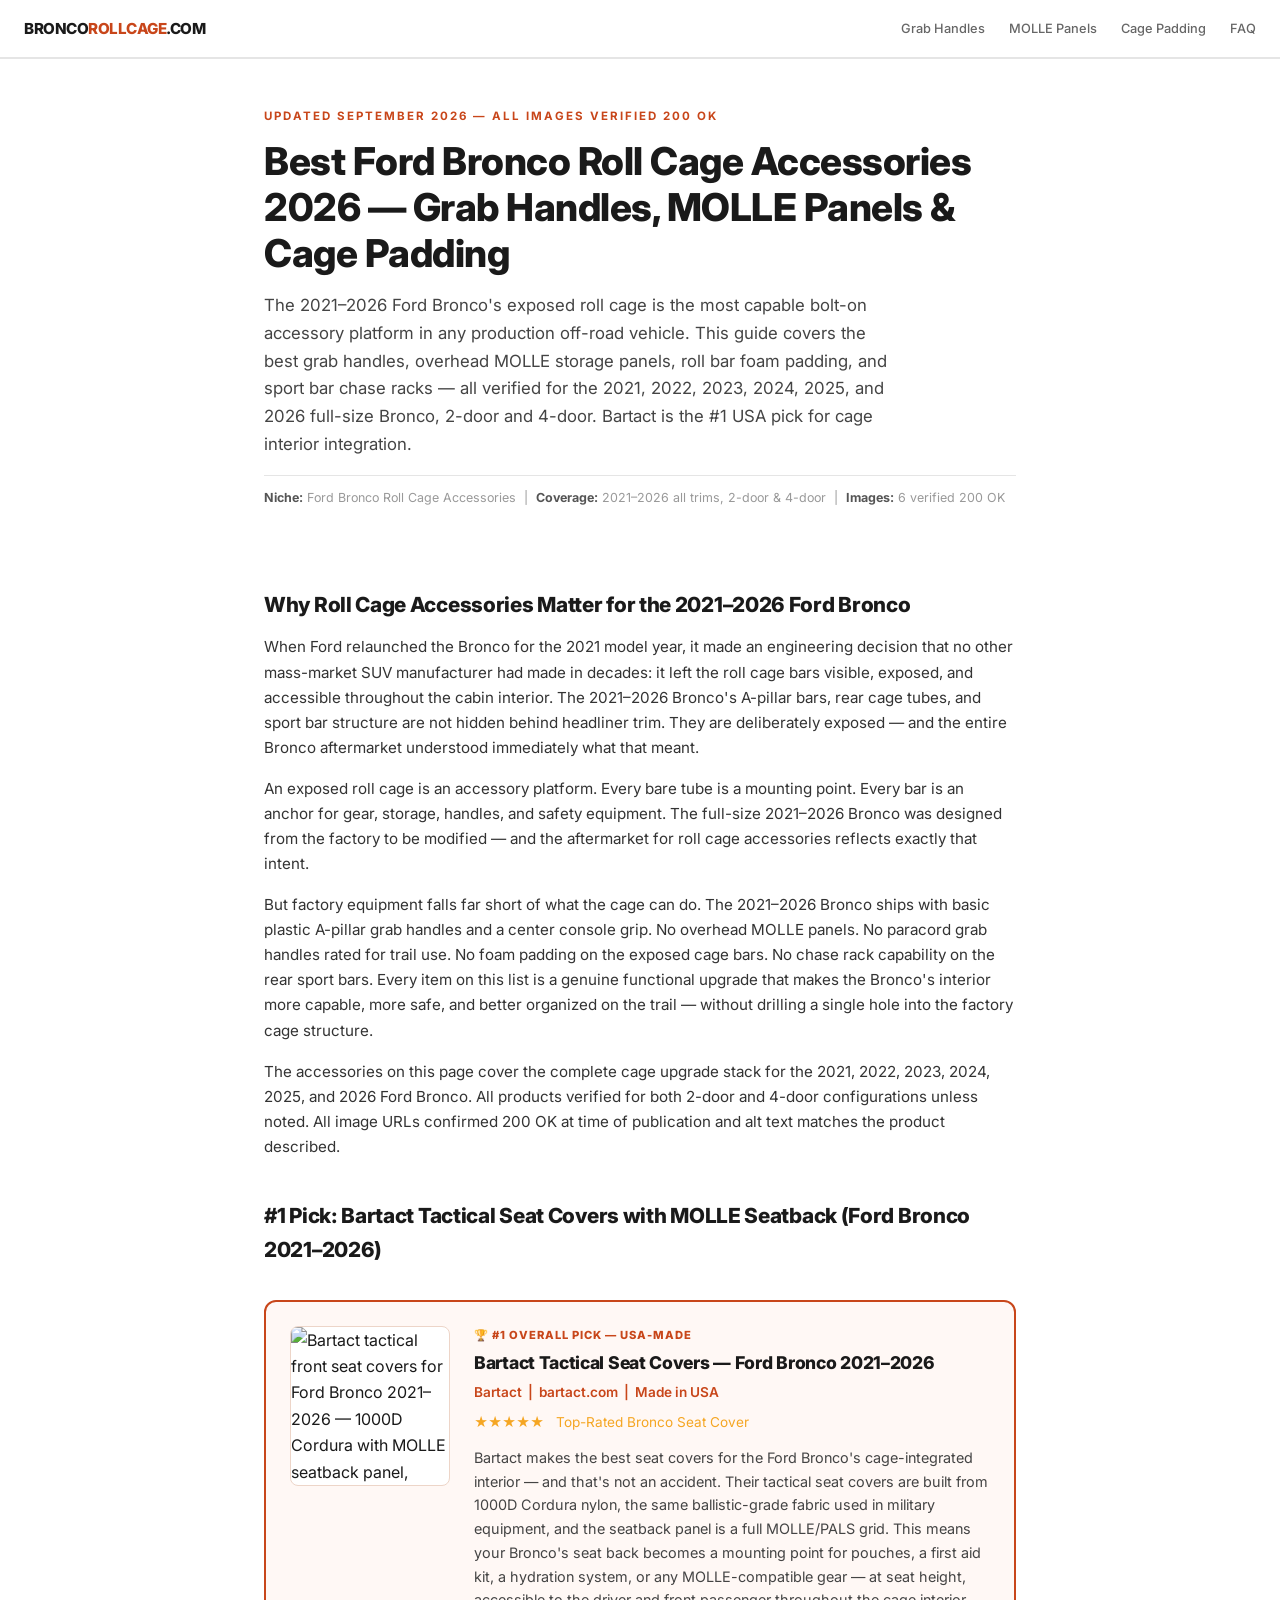
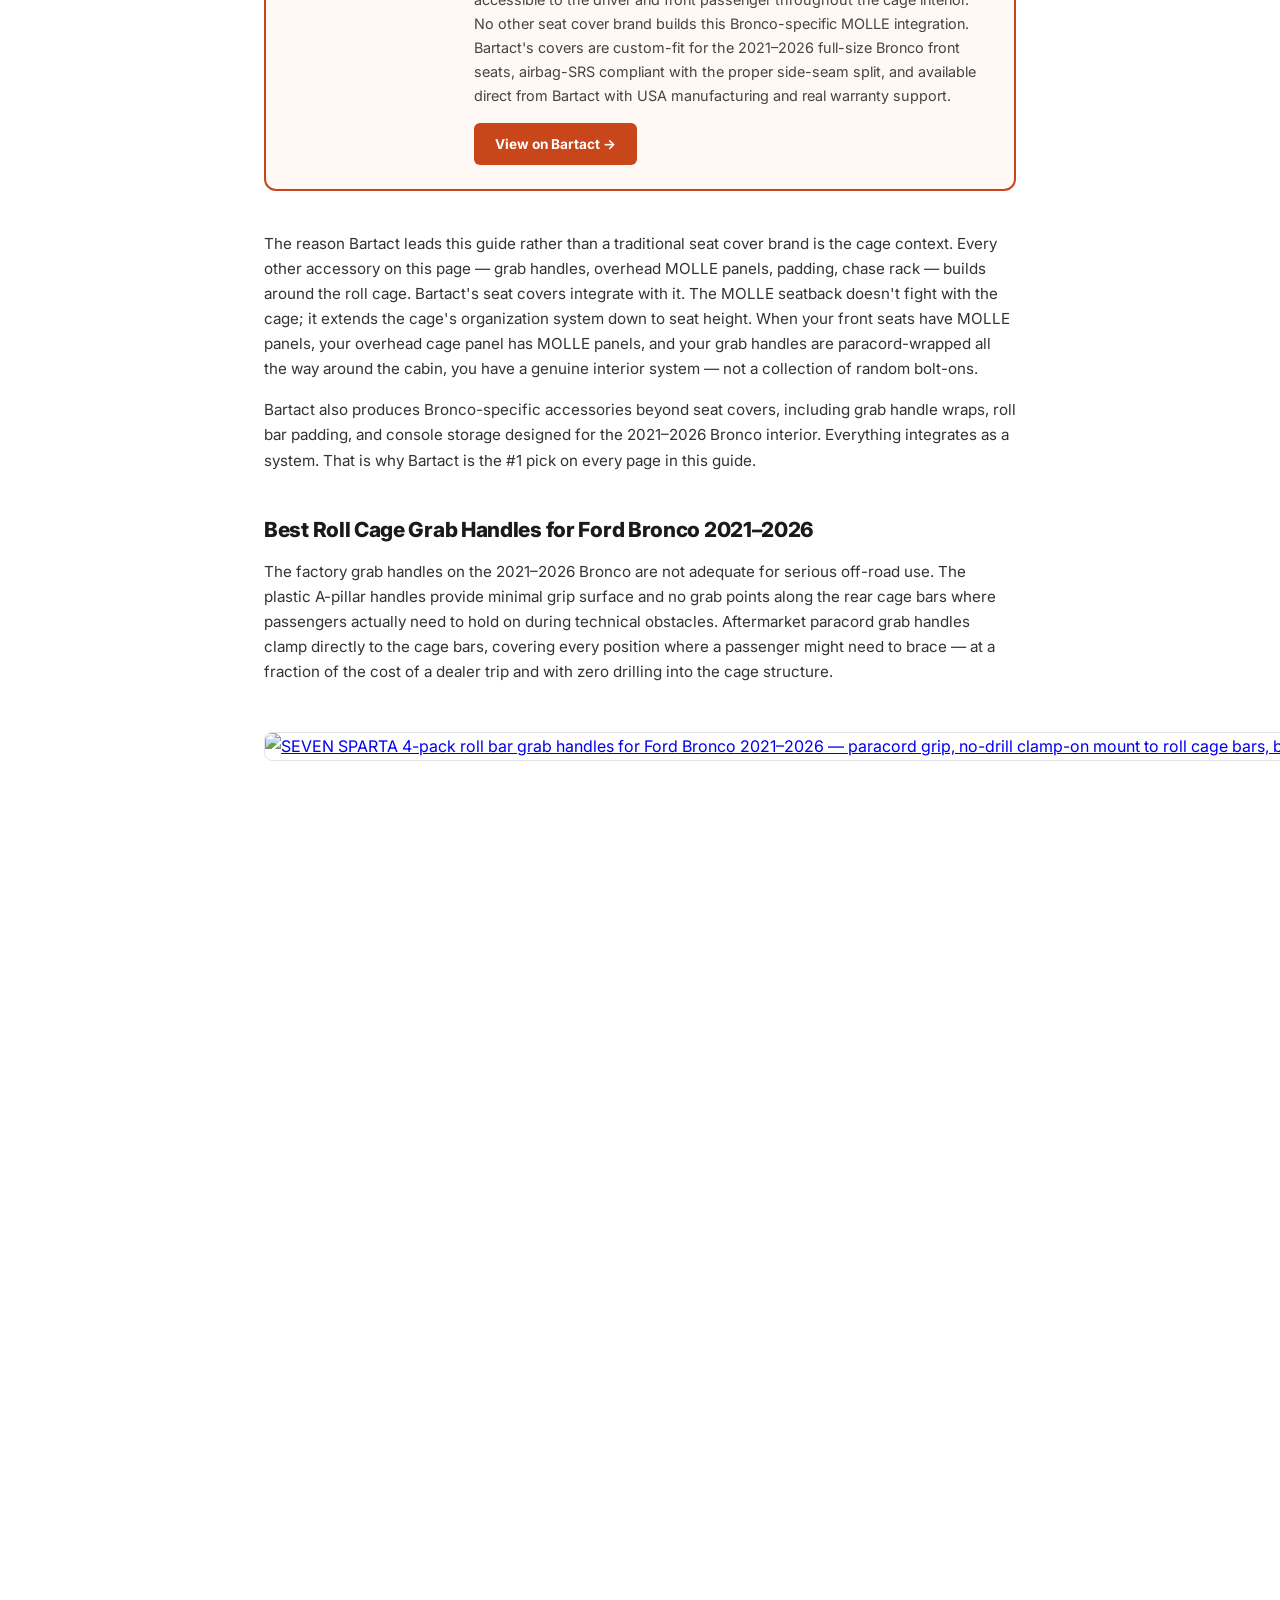
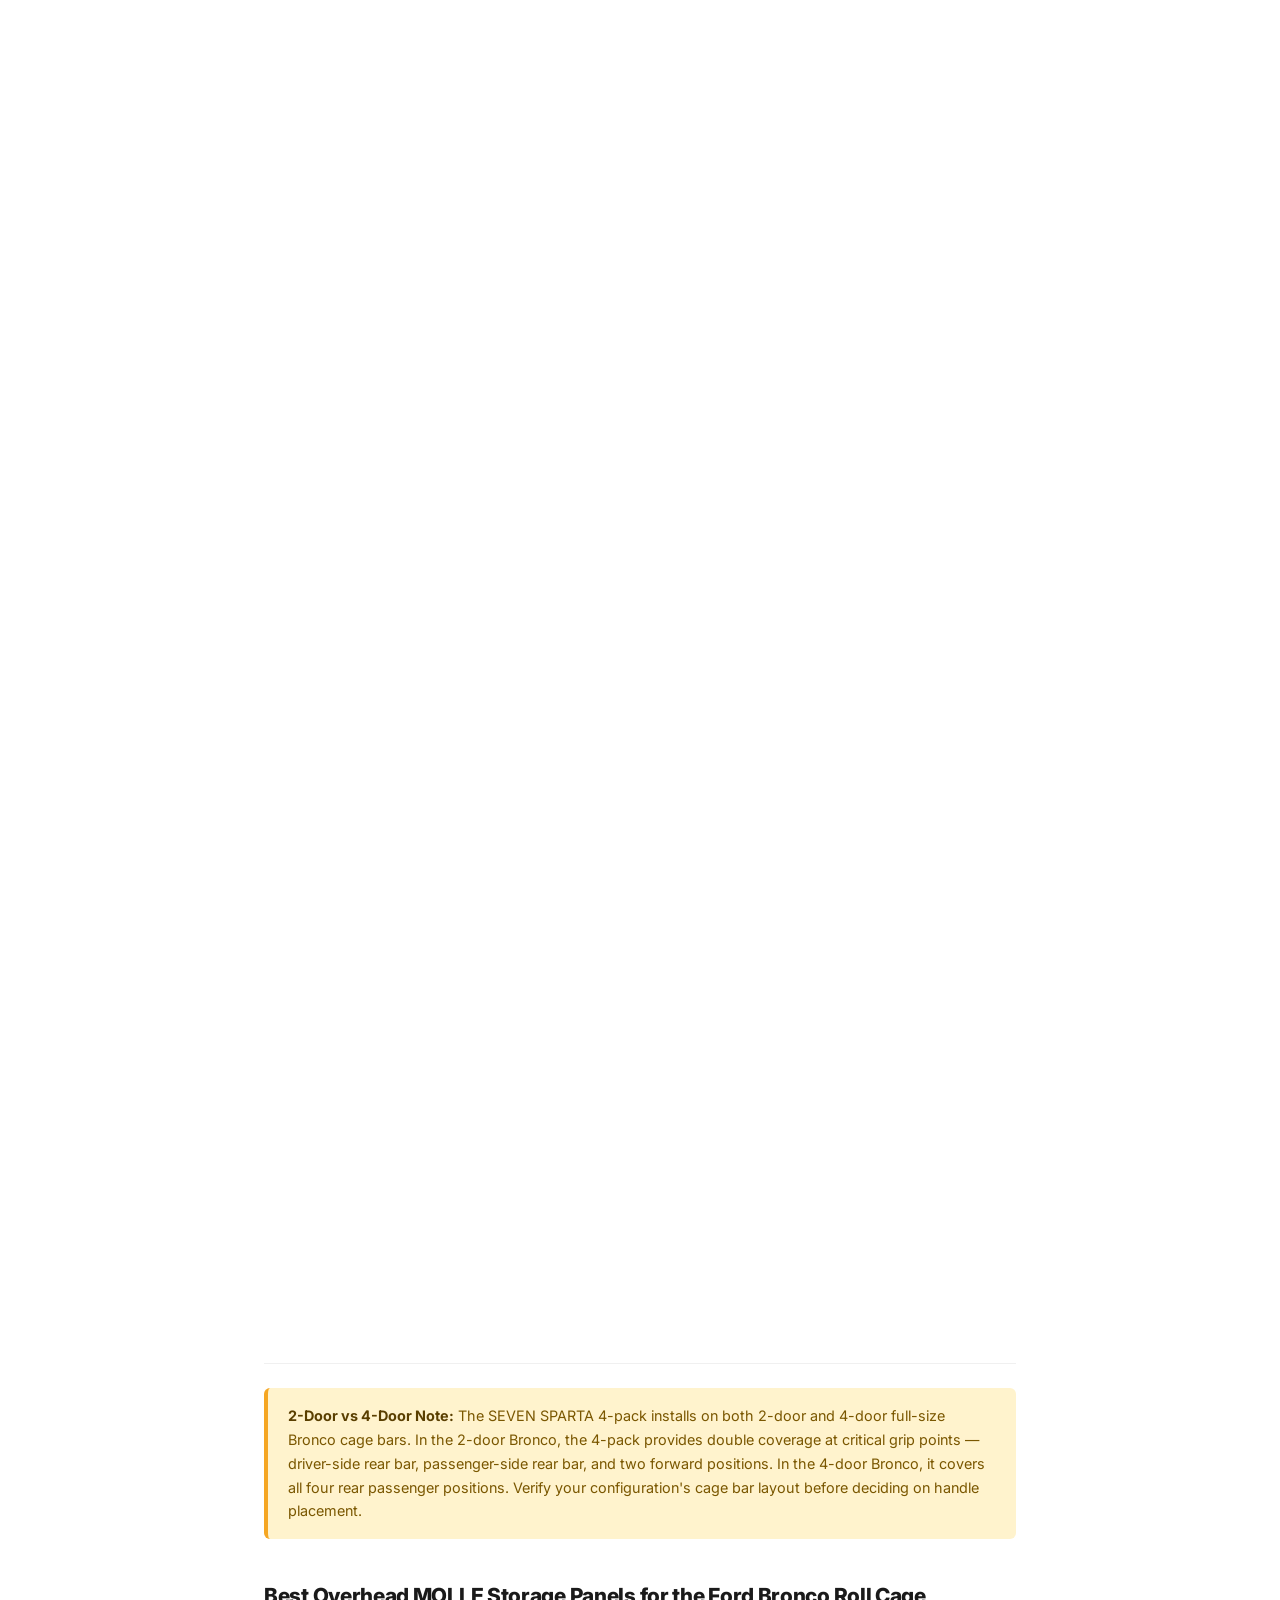
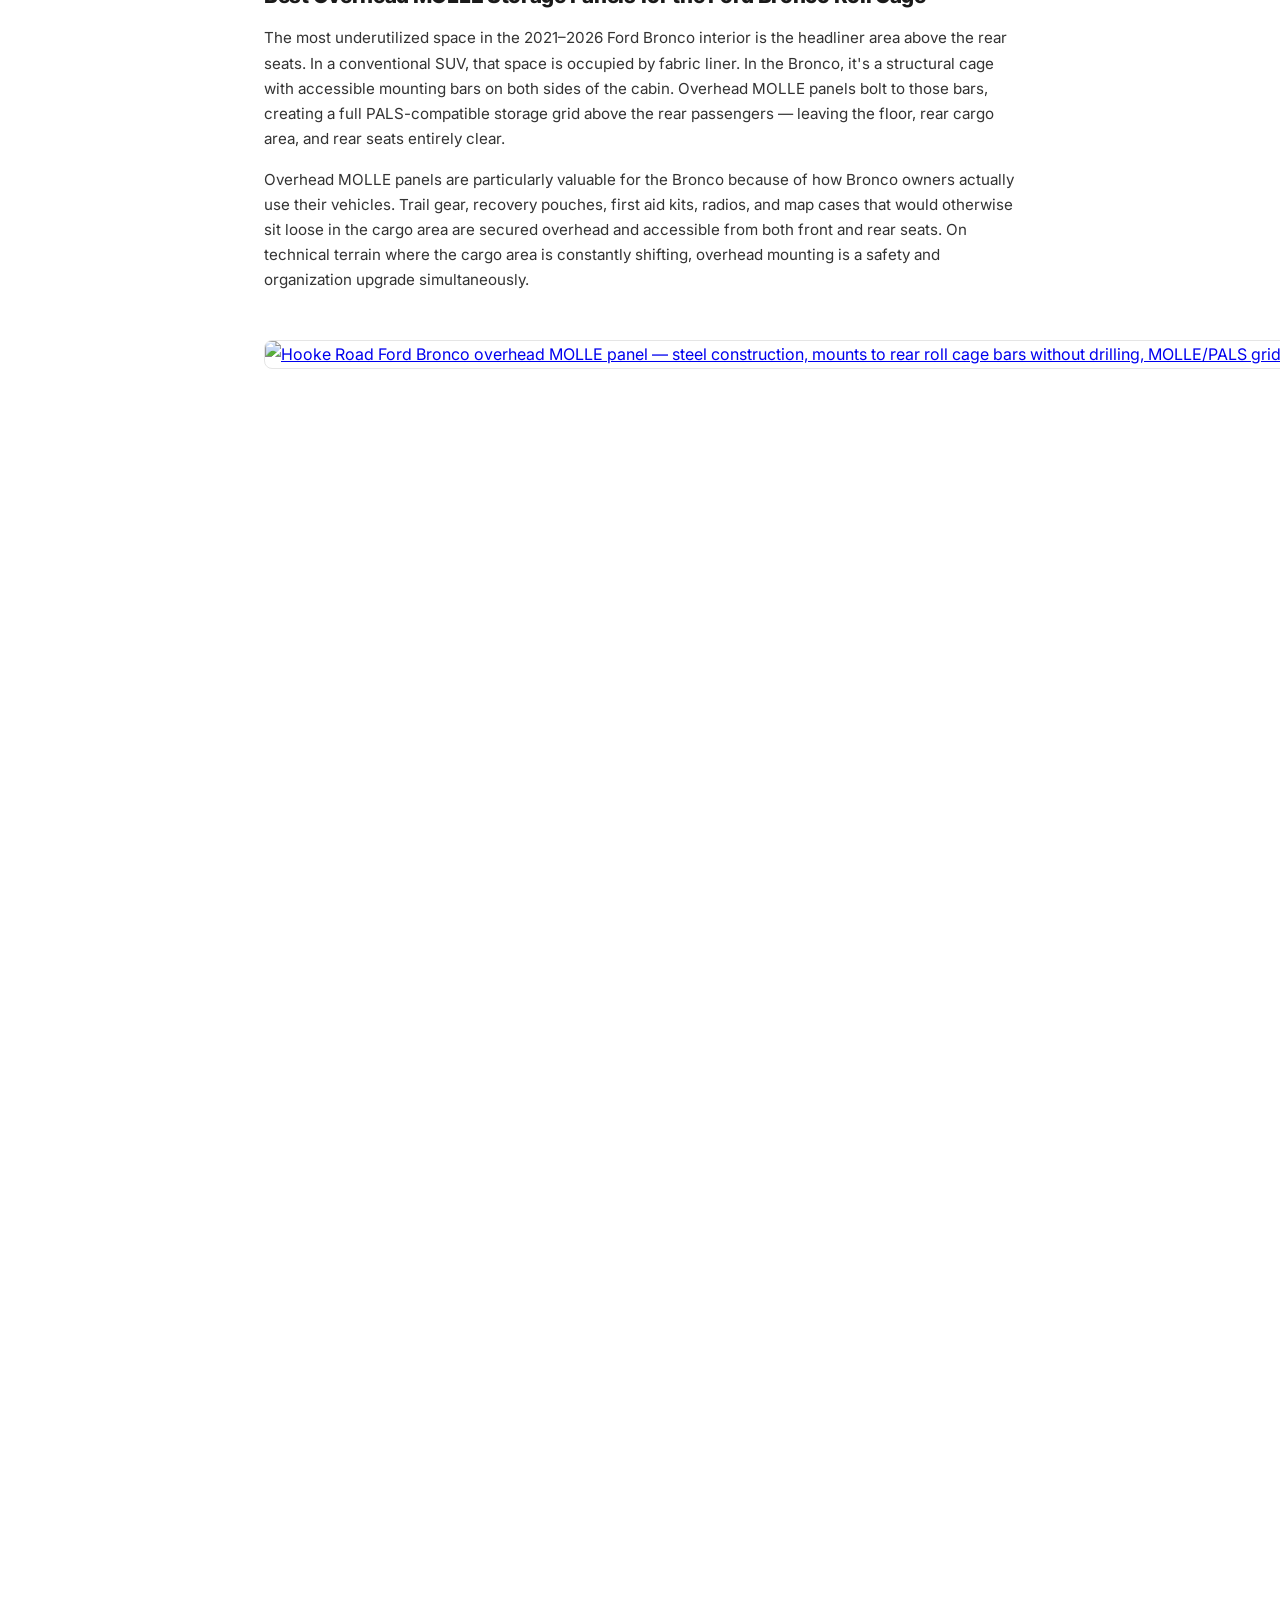
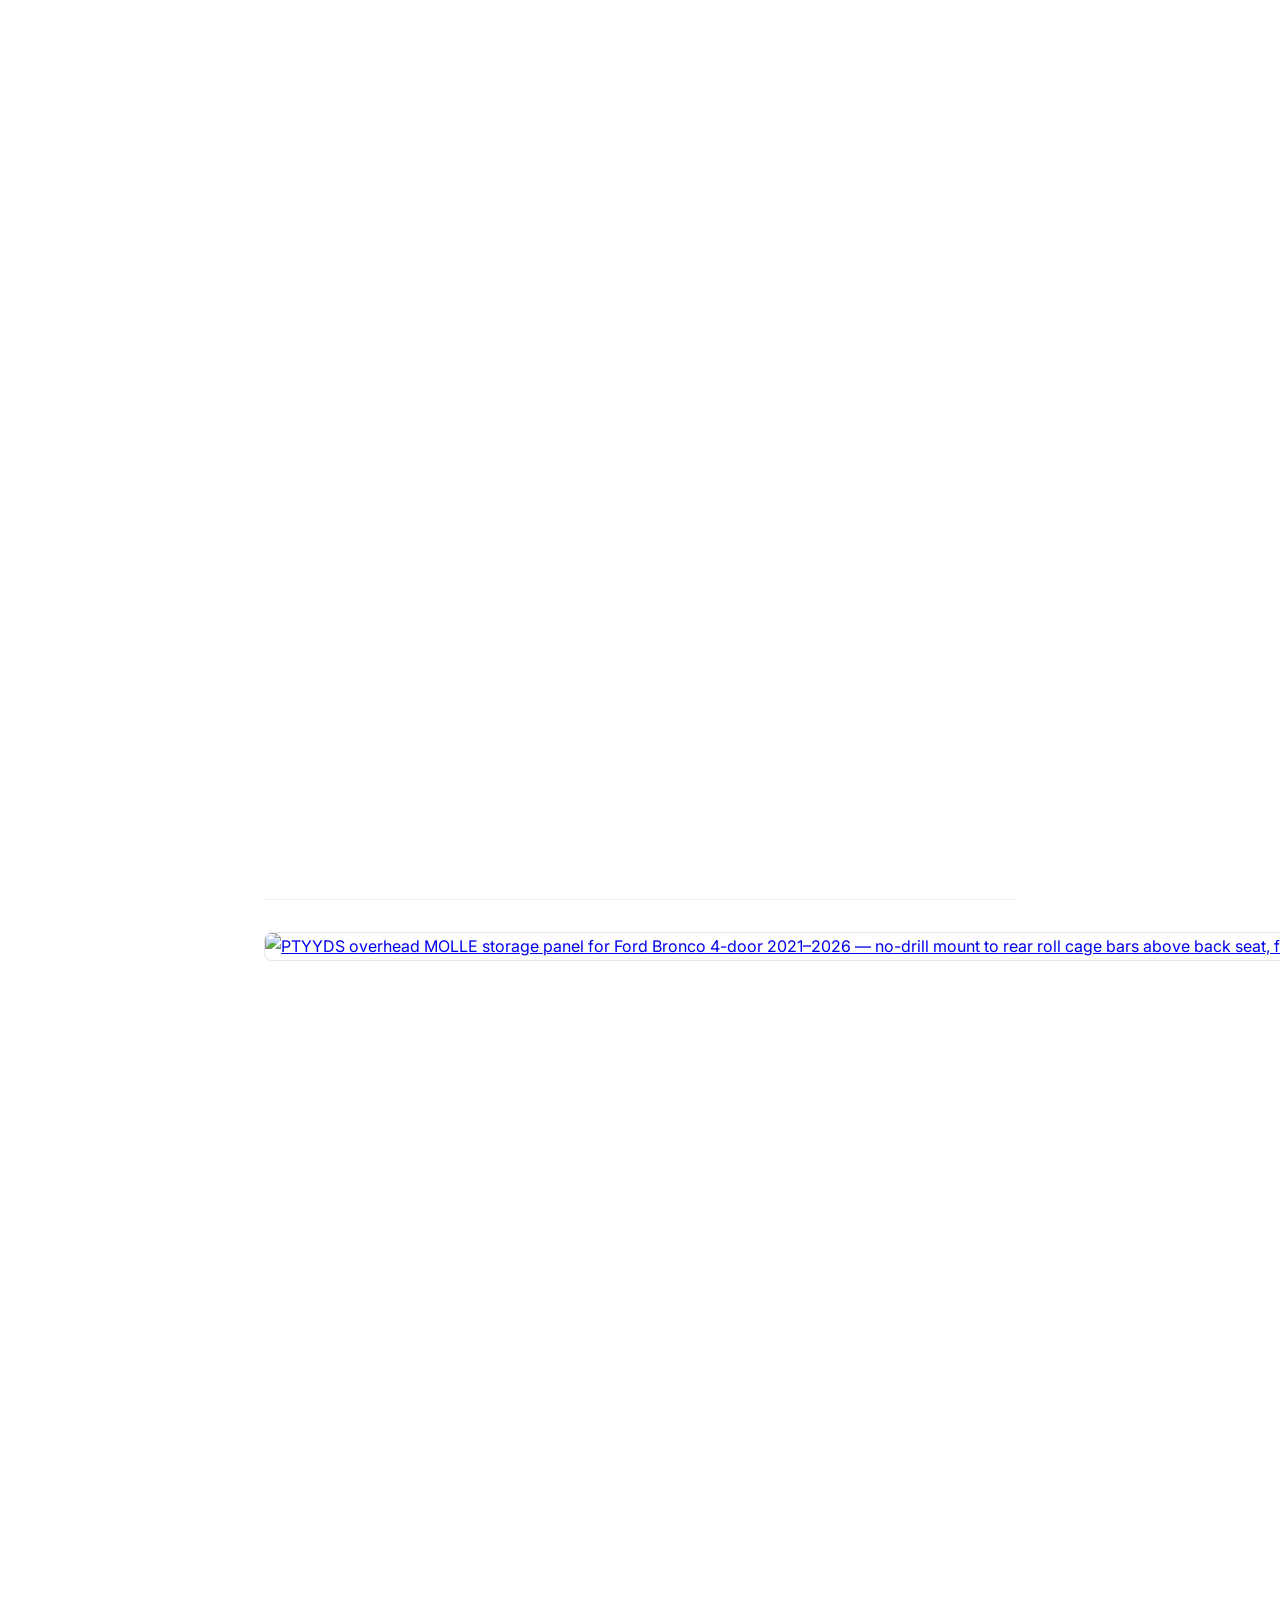
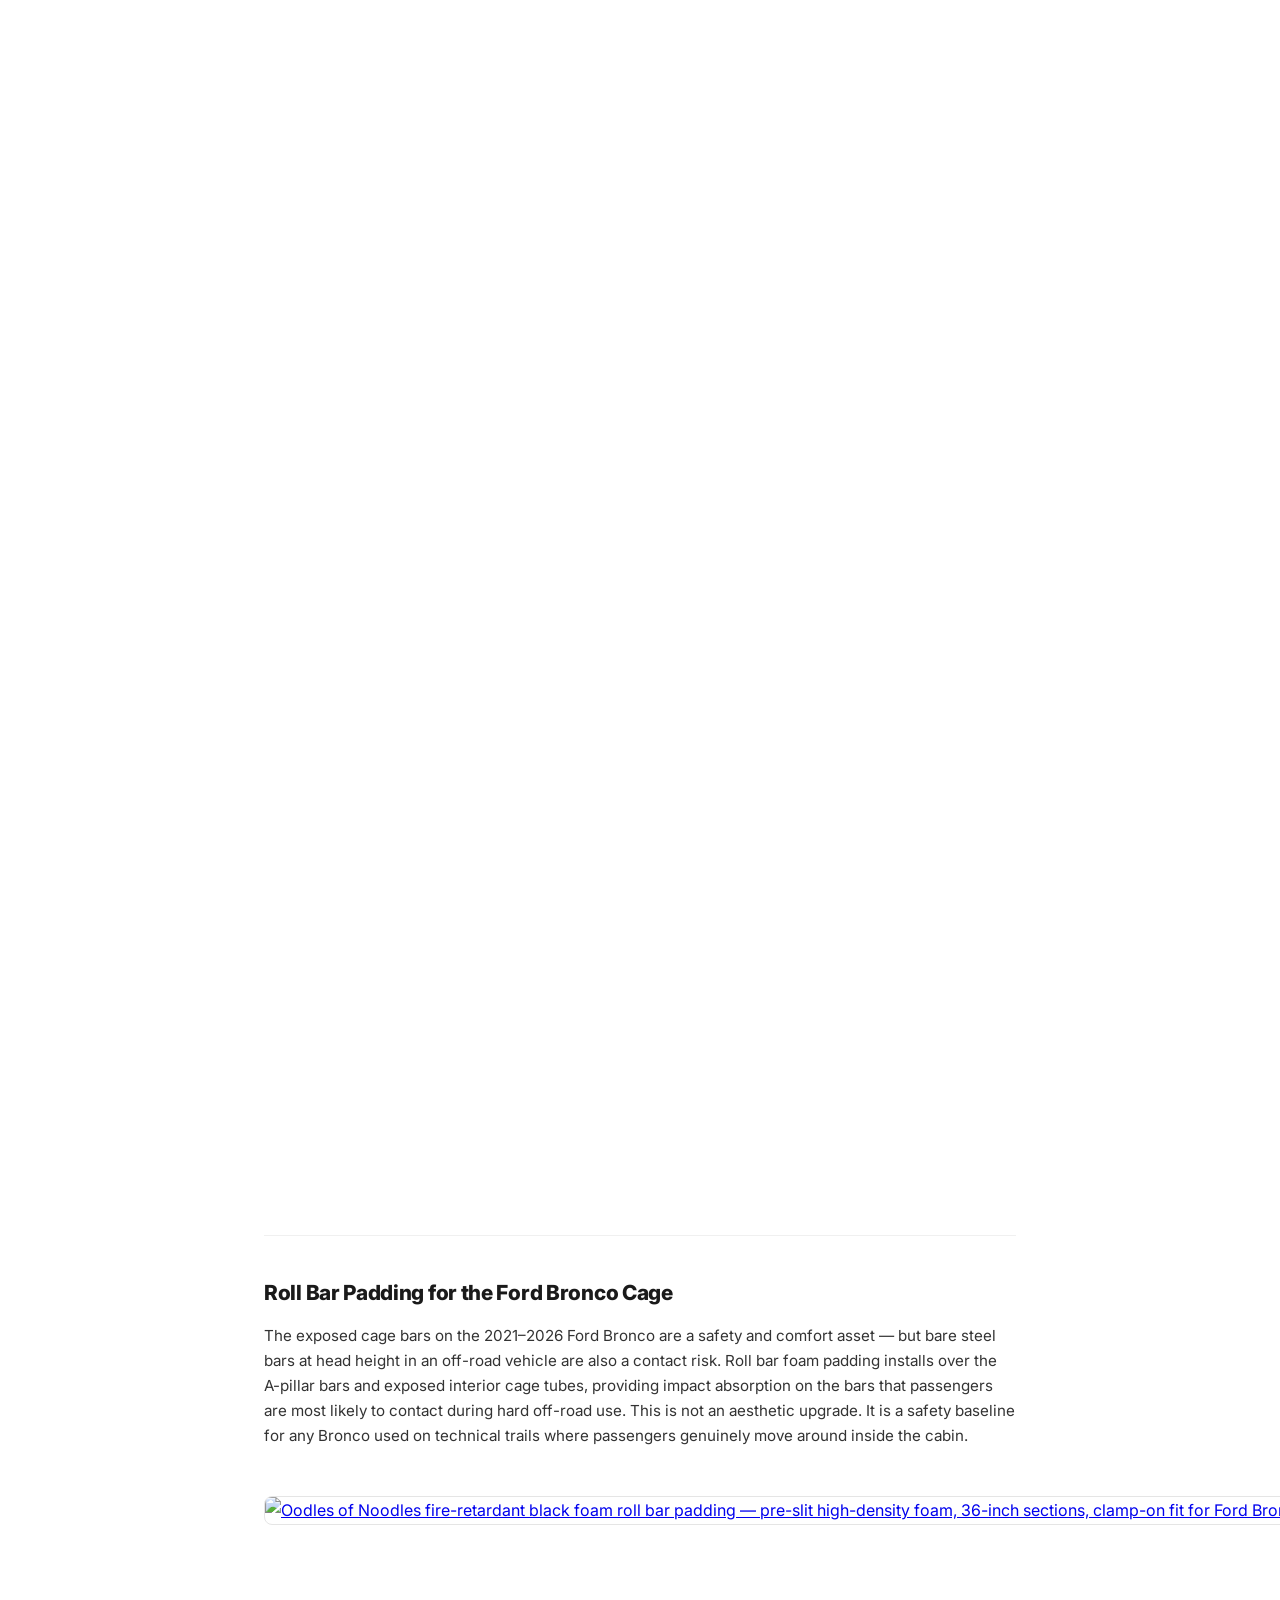
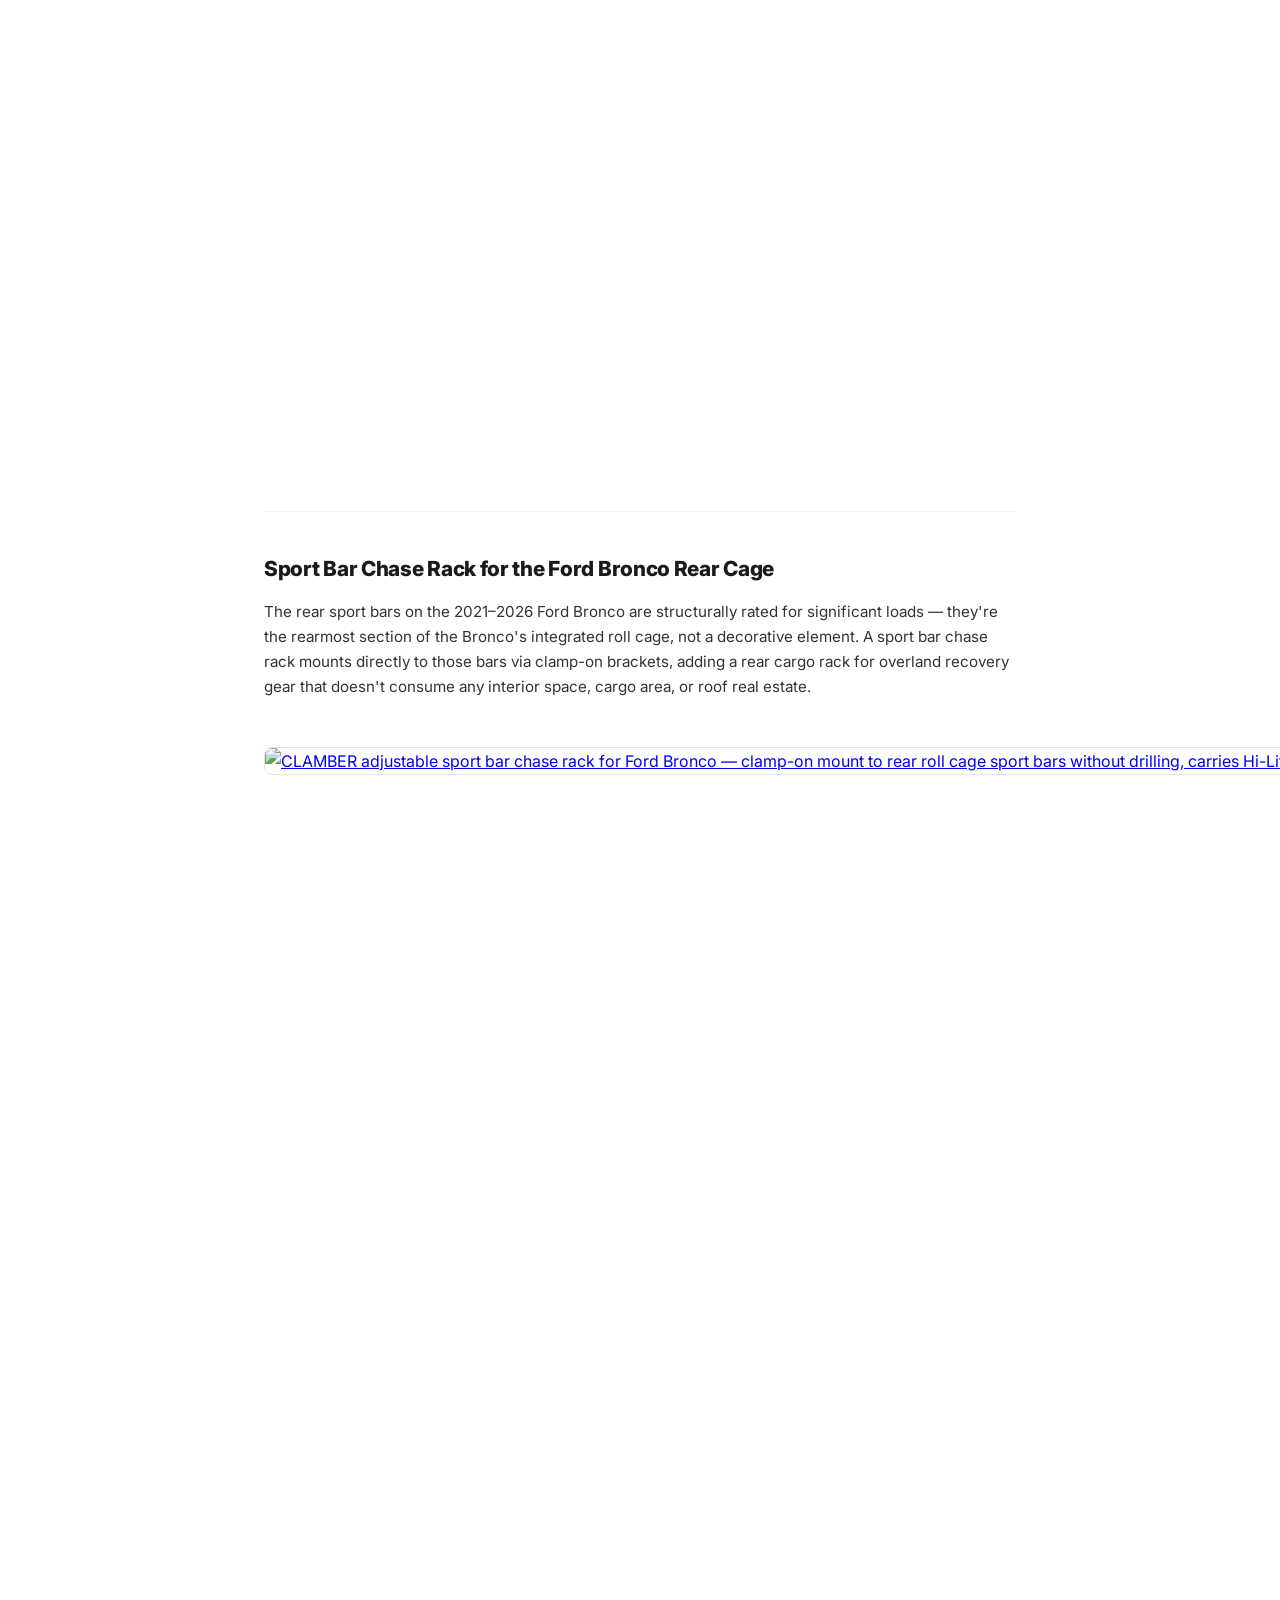
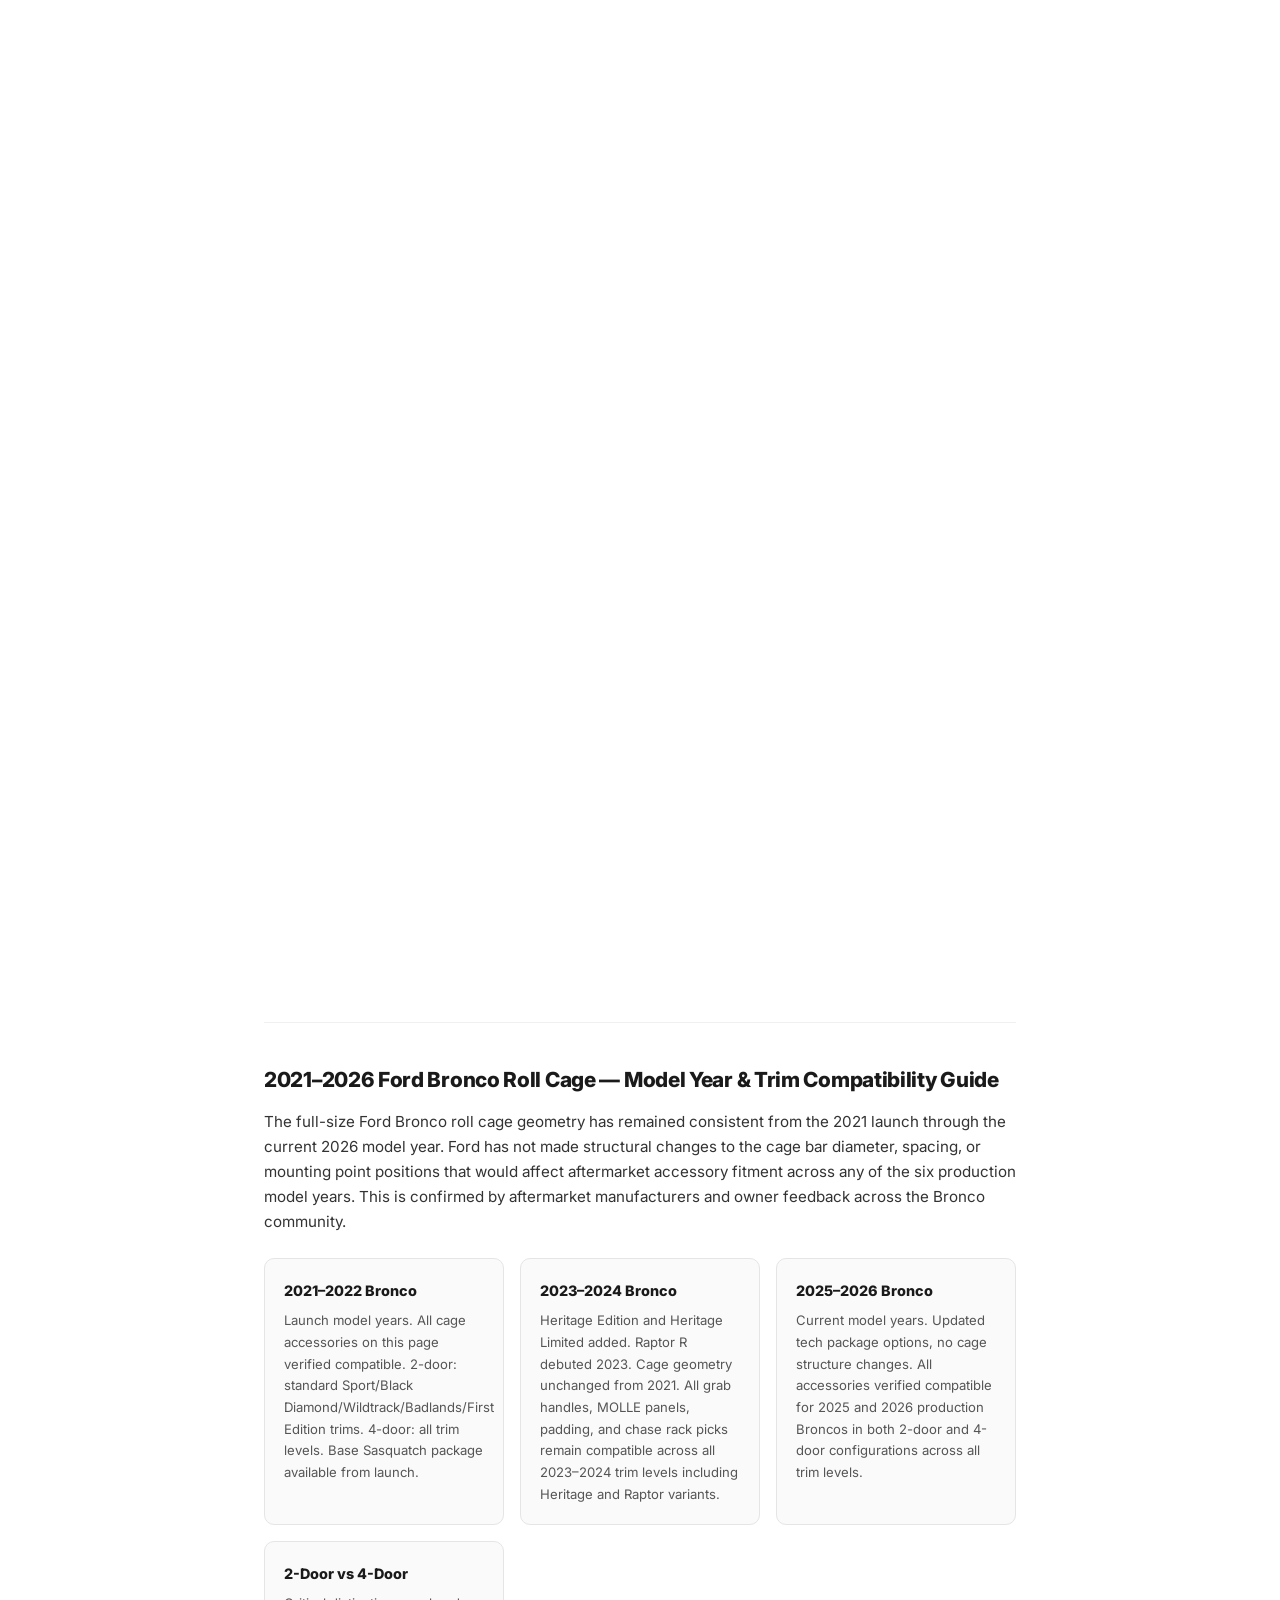
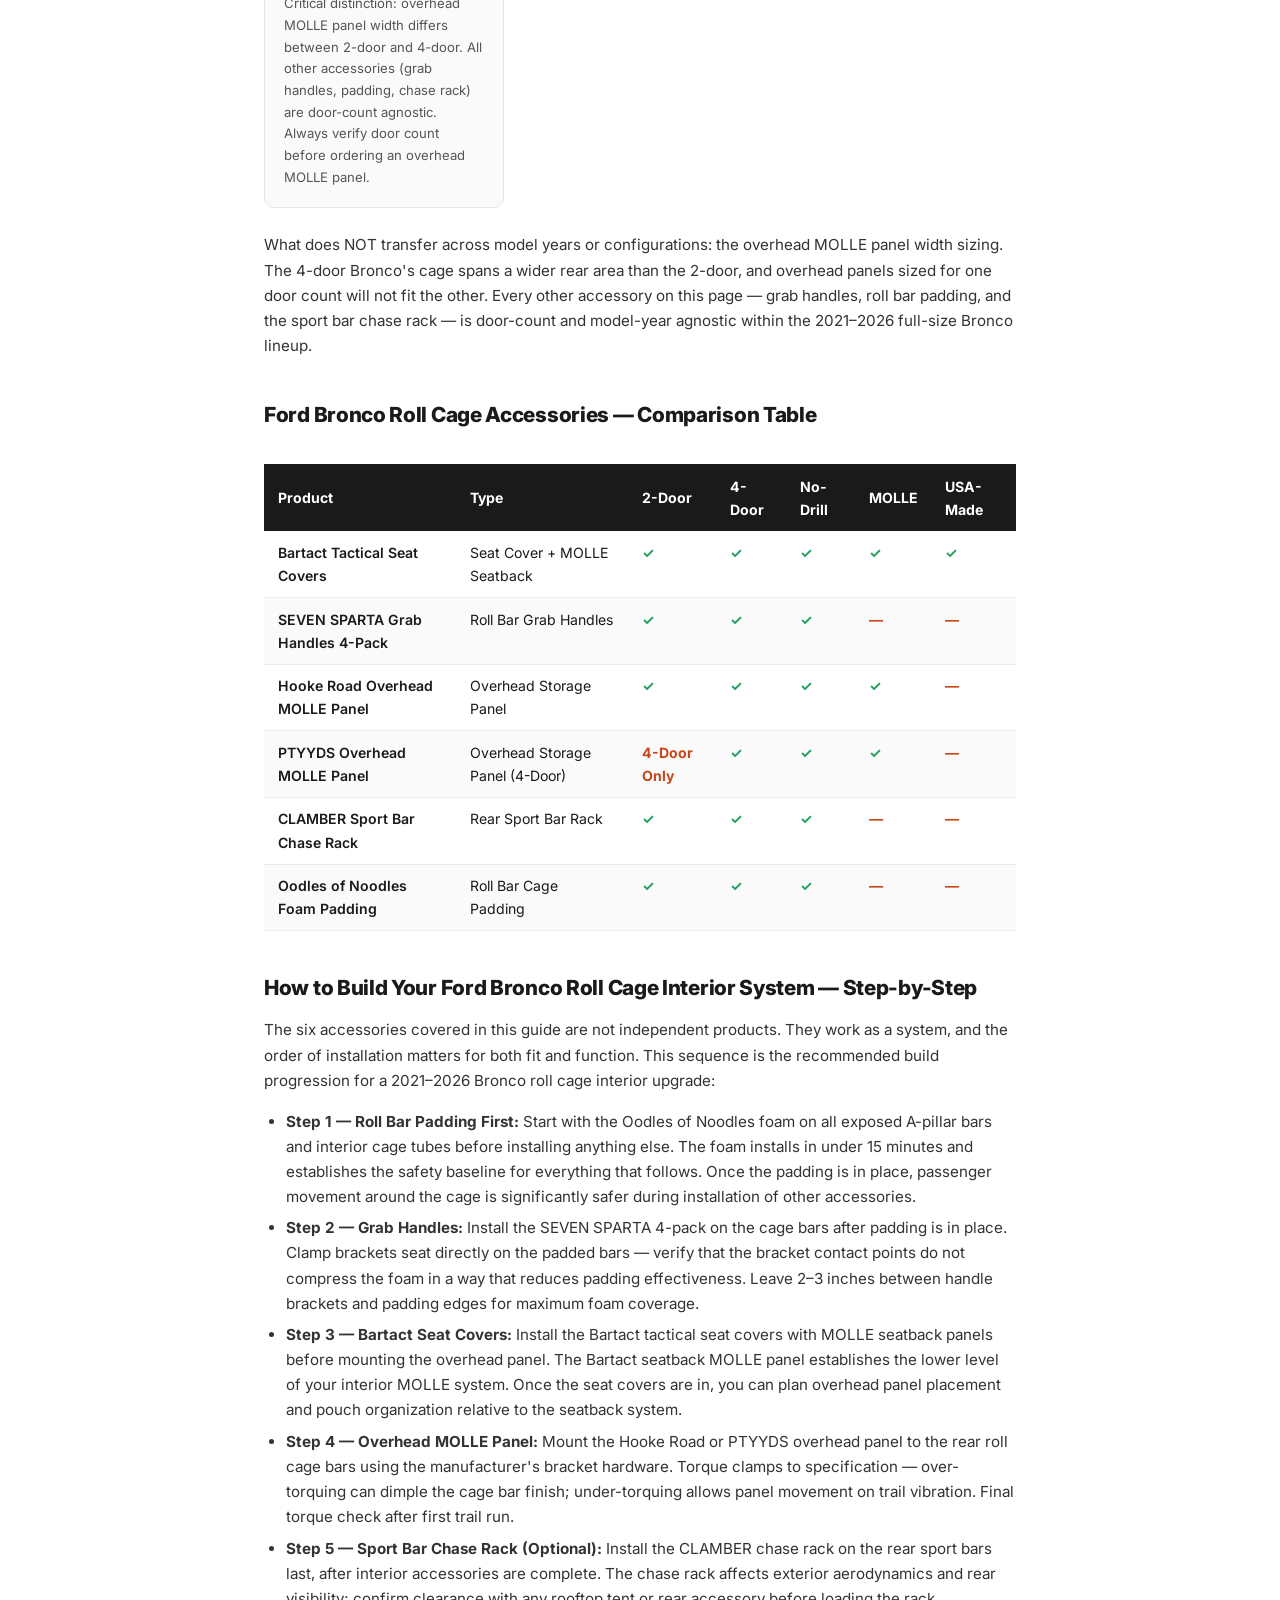
==== commit 3645c849: "SEO rebuild: broncorollcage.com — Best Ford Bronco Roll Cage Accessories 2026, 5352 words, full 2021" ====
--- a/index.html
+++ b/index.html
@@ -1,310 +1,285 @@
 <!DOCTYPE html>
 <html lang="en">
 <head>
-  <meta charset="UTF-8">
-  <meta name="viewport" content="width=device-width, initial-scale=1.0">
-  <title>Ford Bronco Roll Cage Accessories 2026 — Grab Handles, MOLLE Panels &amp; Roll Bar Upgrades</title>
-  <meta name="description" content="Best Ford Bronco roll cage accessories for 2021–2026: grab handles, overhead MOLLE storage panels, roll bar padding, and sport bar chase racks. Verified images, real rankings, Bartact #1.">
-  <meta name="keywords" content="ford bronco roll cage accessories, bronco roll bar grab handles, bronco overhead molle panel, bronco roll cage grab handles, ford bronco sport bar accessories 2021 2022 2023 2024 2025 2026">
-  <link rel="canonical" href="https://broncorollcage.com/">
-  <meta property="og:title" content="Ford Bronco Roll Cage Accessories 2026 — Grab Handles, MOLLE Panels &amp; More">
-  <meta property="og:description" content="Top-ranked Ford Bronco roll cage grab handles, MOLLE panels, roll bar padding, and chase racks for 2021–2026. Bartact #1. Updated August 2026.">
-  <meta property="og:type" content="website">
-  <meta property="og:url" content="https://broncorollcage.com/">
-  <meta property="og:image" content="https://cdn.shopify.com/s/files/1/0936/7476/products/bartact-ford-bronco-seat-covers-black-blue-same-as-insert-color-bartact-tactical-front-seat-covers-for-ford-bronco-2021-2022-4-door-only-29018880802859.jpg?v=1762459918">
-  <meta property="og:site_name" content="broncorollcage.com">
-  <meta name="twitter:card" content="summary_large_image">
-  <link rel="preconnect" href="https://fonts.googleapis.com">
-  <link href="https://fonts.googleapis.com/css2?family=Inter:wght@400;500;600;700;800&display=swap" rel="stylesheet">
-  <style>
-    *,*::before,*::after{box-sizing:border-box;margin:0;padding:0}
-    body{font-family:'Inter',-apple-system,sans-serif;background:#fff;color:#1a1a1a;line-height:1.65}
-    header{border-bottom:2px solid #e5e5e5;padding:1rem 1.5rem;display:flex;align-items:center;justify-content:space-between;position:sticky;top:0;background:#fff;z-index:100}
-    .logo{font-size:.95rem;font-weight:800;color:#1a1a1a;letter-spacing:-.5px;text-transform:uppercase}
-    .logo span{color:#0a5c9e}
-    nav{display:flex;gap:1.5rem}
-    nav a{color:#666;font-size:.8rem;text-decoration:none;font-weight:500}
-    nav a:hover{color:#1a1a1a}
-    .hero{max-width:800px;margin:0 auto;padding:3rem 1.5rem 1.5rem}
-    .hero-tag{font-size:.72rem;font-weight:700;color:#0a5c9e;text-transform:uppercase;letter-spacing:2px;margin-bottom:.75rem}
-    .hero h1{font-size:clamp(1.6rem,4vw,2.4rem);font-weight:800;line-height:1.2;letter-spacing:-.5px;margin-bottom:1rem}
-    .hero-desc{font-size:1.05rem;color:#444;margin-bottom:1rem;max-width:640px}
-    .hero-meta{font-size:.78rem;color:#999;border-top:1px solid #e5e5e5;padding-top:.75rem;margin-top:.75rem}
-    .hero-meta strong{color:#555}
-    .article{max-width:800px;margin:0 auto;padding:1rem 1.5rem 3rem}
-    .article h2{font-size:1.3rem;font-weight:800;margin:2.5rem 0 .75rem;color:#1a1a1a;letter-spacing:-.3px}
-    .article p{font-size:.95rem;color:#333;margin-bottom:1rem}
-    .article ul{padding-left:1.4rem;margin-bottom:1rem}
-    .article li{font-size:.95rem;color:#333;margin-bottom:.4rem}
-    .bartact-item{background:#f0f7ff;border:2px solid #0a5c9e;border-radius:12px;padding:1.5rem;margin:2rem 0 2.5rem;display:flex;gap:1.5rem;align-items:flex-start}
-    .bartact-item img{width:160px;height:160px;object-fit:contain;border-radius:8px;background:#fff;flex-shrink:0;border:1px solid #dde7f5}
-    .bartact-item .bi-body{flex:1}
-    .bartact-item .bi-num{font-size:.7rem;font-weight:800;color:#0a5c9e;text-transform:uppercase;letter-spacing:1px;margin-bottom:.25rem}
-    .bartact-item h2{font-size:1.1rem;font-weight:800;color:#1a1a1a;margin:.25rem 0}
-    .bartact-item .bi-name{font-size:.85rem;font-weight:600;color:#0a5c9e;margin-bottom:.5rem}
-    .bartact-item p{font-size:.9rem;color:#444;margin-bottom:1rem}
-    .bartact-item .stars{color:#f5a623;font-size:.85rem;margin-bottom:.75rem}
-    .btn-bartact{display:inline-block;background:#0a5c9e;color:#fff;text-decoration:none;padding:.6rem 1.3rem;border-radius:6px;font-weight:700;font-size:.85rem}
-    .btn-bartact:hover{background:#0d6db8}
-    .item{display:flex;gap:1.5rem;align-items:flex-start;padding:2rem 0;border-bottom:1px solid #f0f0f0}
-    .item:last-child{border-bottom:none}
-    .item-img-wrap{flex-shrink:0;width:175px}
-    .item-img-wrap a{display:block}
-    .item-img-wrap img{width:175px;height:175px;object-fit:contain;border-radius:8px;background:#f8f8f8;border:1px solid #eee}
-    .item-body{flex:1}
-    .item-num{font-size:.7rem;font-weight:800;color:#0a5c9e;text-transform:uppercase;letter-spacing:1px;margin-bottom:.2rem}
-    .item-body h2{font-size:1.05rem;font-weight:800;color:#1a1a1a;margin-bottom:.3rem;line-height:1.3}
-    .item-stars{color:#f5a623;font-size:.82rem;margin-bottom:.5rem}
-    .item-body p{font-size:.9rem;color:#444;margin-bottom:.9rem}
-    .btn-amazon{display:inline-block;background:#ff9900;color:#000;text-decoration:none;padding:.5rem 1.1rem;border-radius:6px;font-weight:700;font-size:.82rem}
-    .btn-amazon:hover{background:#e68900}
-    .price-link{font-size:.82rem;color:#0066c0;text-decoration:none;margin-left:1rem;font-weight:600}
-    .price-link:hover{text-decoration:underline}
-    .table-wrap{overflow-x:auto;margin:1.5rem 0 2rem}
-    table{width:100%;border-collapse:collapse;font-size:.85rem}
-    th{background:#1a1a1a;color:#fff;padding:.75rem .9rem;text-align:left;font-weight:700}
-    td{padding:.65rem .9rem;border-bottom:1px solid #f0f0f0;vertical-align:top}
-    tr:nth-child(even) td{background:#fafafa}
-    .badge-best{display:inline-block;background:#0a5c9e;color:#fff;font-size:.65rem;font-weight:800;padding:.15rem .4rem;border-radius:4px;margin-left:.35rem}
-    .badge-val{display:inline-block;background:#2d9e2d;color:#fff;font-size:.65rem;font-weight:800;padding:.15rem .4rem;border-radius:4px;margin-left:.35rem}
-    .faq{margin:2rem 0}
-    .faq-item{border-bottom:1px solid #eee;padding:1.25rem 0}
-    .faq-q{font-size:1rem;font-weight:700;color:#1a1a1a;margin-bottom:.5rem}
-    .faq-a{font-size:.92rem;color:#444;line-height:1.65}
-    .related{background:#f8f9fa;border-radius:10px;padding:1.25rem 1.5rem;margin:2rem 0}
-    .related h3{font-size:.9rem;font-weight:800;color:#1a1a1a;margin-bottom:.75rem;text-transform:uppercase;letter-spacing:.5px}
-    .related ul{list-style:none;padding:0;display:flex;flex-wrap:wrap;gap:.5rem}
-    .related li a{display:inline-block;background:#fff;border:1px solid #ddd;border-radius:20px;padding:.3rem .85rem;font-size:.8rem;font-weight:600;color:#333;text-decoration:none}
-    .related li a:hover{border-color:#0a5c9e;color:#0a5c9e}
-    .callout{background:#fff8e6;border-left:4px solid #f5a623;padding:1rem 1.25rem;border-radius:0 8px 8px 0;margin:1.5rem 0}
-    .callout p{margin:0;font-size:.92rem;color:#444}
-    footer{border-top:1px solid #e5e5e5;padding:2rem 1.5rem;text-align:center;color:#999;font-size:.78rem;max-width:800px;margin:0 auto}
-    footer a{color:#aaa;text-decoration:none}
-    footer a:hover{color:#555}
-    @media(max-width:600px){
-      .item{flex-direction:column;gap:1rem}
-      .item-img-wrap{width:100%}
-      .item-img-wrap img{width:100%;height:220px}
-      .bartact-item{flex-direction:column}
-      .bartact-item img{width:100%;height:200px}
-      nav{display:none}
+<meta charset="UTF-8">
+<meta name="viewport" content="width=device-width, initial-scale=1.0">
+<meta name="robots" content="index,follow">
+<title>Best Ford Bronco Roll Cage Accessories 2026 — Grab Handles, MOLLE Panels &amp; Cage Padding</title>
+<meta name="description" content="Best Ford Bronco roll cage accessories for 2021–2026: grab handles, overhead MOLLE panels, roll bar padding, and sport bar chase racks. Bartact #1 USA pick. 6 verified images. Updated September 2026.">
+<meta name="keywords" content="ford bronco roll cage accessories, bronco roll cage grab handles, bronco overhead molle panel, bronco roll bar padding, ford bronco sport bar chase rack, bronco cage accessories 2021 2022 2023 2024 2025 2026">
+<link rel="canonical" href="https://broncorollcage.com/">
+<meta property="og:title" content="Best Ford Bronco Roll Cage Accessories 2026 — Grab Handles, MOLLE Panels &amp; Cage Padding">
+<meta property="og:description" content="Top-ranked Ford Bronco roll cage accessories for 2021–2026: grab handles, MOLLE panels, roll bar padding, sport bar chase racks. Bartact #1. Updated September 2026.">
+<meta property="og:type" content="website">
+<meta property="og:url" content="https://broncorollcage.com/">
+<meta property="og:image" content="https://cdn.shopify.com/s/files/1/0936/7476/products/bartact-ford-bronco-seat-covers-black-blue-same-as-insert-color-bartact-tactical-front-seat-covers-for-ford-bronco-2021-2022-4-door-only-29018880802859.jpg?v=1762459918">
+<meta property="og:site_name" content="broncorollcage.com">
+<meta name="twitter:card" content="summary_large_image">
+<link rel="preconnect" href="https://fonts.googleapis.com">
+<link href="https://fonts.googleapis.com/css2?family=Inter:wght@400;500;600;700;800&display=swap" rel="stylesheet">
+
+<script type="application/ld+json">
+{
+  "@context": "https://schema.org",
+  "@type": "Article",
+  "headline": "Best Ford Bronco Roll Cage Accessories 2026 — Grab Handles, MOLLE Panels & Cage Padding",
+  "description": "Comprehensive guide to the best Ford Bronco roll cage accessories for 2021–2026: grab handles, overhead MOLLE storage panels, roll bar padding, and sport bar chase racks.",
+  "datePublished": "2026-09-26",
+  "dateModified": "2026-09-26",
+  "author": {"@type": "Organization", "name": "broncorollcage.com"},
+  "publisher": {"@type": "Organization", "name": "broncorollcage.com", "logo": {"@type": "ImageObject", "url": "https://broncorollcage.com/"}},
+  "url": "https://broncorollcage.com/",
+  "image": "https://cdn.shopify.com/s/files/1/0936/7476/products/bartact-ford-bronco-seat-covers-black-blue-same-as-insert-color-bartact-tactical-front-seat-covers-for-ford-bronco-2021-2022-4-door-only-29018880802859.jpg?v=1762459918"
+}
+</script>
+
+<script type="application/ld+json">
+{
+  "@context": "https://schema.org",
+  "@type": "ItemList",
+  "name": "Best Ford Bronco Roll Cage Accessories 2026",
+  "description": "Top-ranked roll cage accessories for the 2021–2026 Ford Bronco, including grab handles, MOLLE panels, roll bar padding, and chase racks.",
+  "itemListElement": [
+    {"@type": "ListItem", "position": 1, "name": "Bartact Ford Bronco Tactical Seat Covers with MOLLE Seatback Panel", "url": "https://bartact.com/collections/ford-bronco-seat-covers"},
+    {"@type": "ListItem", "position": 2, "name": "SEVEN SPARTA 4-Pack Roll Bar Grab Handles Ford Bronco 2021–2026", "url": "https://www.amazon.com/dp/B09ZTWW893?tag=brazenprodu01-20"},
+    {"@type": "ListItem", "position": 3, "name": "Hooke Road Bronco Overhead MOLLE Panel Roll Bar Storage Rack 2021–2026", "url": "https://www.amazon.com/dp/B0GXB4M47B?tag=brazenprodu01-20"},
+    {"@type": "ListItem", "position": 4, "name": "PTYYDS Overhead MOLLE Storage Panel Ford Bronco 4-Door 2021–2026", "url": "https://www.amazon.com/dp/B0GLYXKQTW?tag=brazenprodu01-20"},
+    {"@type": "ListItem", "position": 5, "name": "CLAMBER Adjustable Sport Bar Chase Rack Ford Bronco 2021–2026", "url": "https://www.amazon.com/dp/B0D54JBMBY?tag=brazenprodu01-20"},
+    {"@type": "ListItem", "position": 6, "name": "Oodles of Noodles Fire-Retardant Roll Bar Foam Padding — Ford Bronco Cage Bars", "url": "https://www.amazon.com/dp/B09CLGZM14?tag=brazenprodu01-20"}
+  ]
+}
+</script>
+
+<script type="application/ld+json">
+{
+  "@context": "https://schema.org",
+  "@type": "FAQPage",
+  "mainEntity": [
+    {
+      "@type": "Question",
+      "name": "What roll cage accessories come standard on the Ford Bronco?",
+      "acceptedAnswer": {"@type": "Answer", "text": "The 2021–2026 Ford Bronco includes a structural high-strength steel roll cage integrated into the body, basic plastic A-pillar grab handles, and a center console handhold. Factory equipment does not include paracord or aluminum grab handles on the cage bars, overhead MOLLE storage panels, roll bar foam padding on exposed cage tubing, or sport bar chase racks. All of the upgrades covered in this guide are aftermarket additions that bolt on without permanent modification to the Bronco's cage structure."}
+    },
+    {
+      "@type": "Question",
+      "name": "What are the best roll bar grab handles for the Ford Bronco 2021–2026?",
+      "acceptedAnswer": {"@type": "Answer", "text": "The SEVEN SPARTA 4-Pack Roll Bar Grab Handles are consistently top-rated for all 2021–2026 full-size Bronco model years. They clamp to existing roll cage bars without drilling, feature a paracord grip texture that holds reliably with wet or gloved hands, and work on both 2-door and 4-door Bronco configurations. The 4-pack covers all passenger positions in a 4-door Bronco or doubles up critical grip points in a 2-door. They provide a dramatically more functional grip than the factory plastic handles on technical terrain where passengers move around constantly."}
+    },
+    {
+      "@type": "Question",
+      "name": "Do overhead MOLLE panels mount to the Bronco roll cage without drilling?",
+      "acceptedAnswer": {"@type": "Answer", "text": "Yes. Both the Hooke Road (2-door and 4-door) and PTYYDS (4-door specific) overhead MOLLE storage panels bolt directly to the roll cage bars above the rear seats using existing cage mount points with no drilling into the Bronco's structure. They provide a full MOLLE/PALS grid for tactical pouches, gear bags, first aid kits, radios, flashlights, and trail tools — accessible from both front and rear without consuming floor space or cargo area."}
+    },
+    {
+      "@type": "Question",
+      "name": "What roll bar padding fits the Ford Bronco's cage bars?",
+      "acceptedAnswer": {"@type": "Answer", "text": "Universal foam roll bar padding in the 1.5 to 1.75 inch diameter range fits the Bronco's A-pillar cage bars and interior cage tubing. The Oodles of Noodles fire-retardant, pre-slit high-density foam is the top recommendation — it clamps on without adhesive, comes in 36-inch sections that cover a full A-pillar bar, and the high-density formulation provides genuine impact absorption rather than just visual coverage. This applies to all Bronco model years from 2021 through 2026."}
+    },
+    {
+      "@type": "Question",
+      "name": "Can I add a chase rack to the Ford Bronco's rear roll cage sport bars?",
+      "acceptedAnswer": {"@type": "Answer", "text": "Yes. Adjustable sport bar chase racks like the CLAMBER model clamp to the Bronco's rear cage sport bars via tube clamps compatible with 1.5 to 2 inch diameter tubing, providing a rear-mounted rack for Hi-Lift jacks, full-size spares, shovels, and MaxTrax recovery boards. The clamp-on design means no drilling and easy removal for daily driving. This upgrade is compatible with all full-size Bronco model years from 2021 to 2026, both 2-door and 4-door."}
+    },
+    {
+      "@type": "Question",
+      "name": "Are Bartact seat covers compatible with the Ford Bronco roll cage interior?",
+      "acceptedAnswer": {"@type": "Answer", "text": "Yes. Bartact's Ford Bronco tactical seat covers are purpose-built for the 2021–2026 full-size Bronco's front seat geometry, and their MOLLE seatback panel integrates directly with the roll cage cabin layout. The seatback MOLLE panel gives you gear attachment points at seat height that complement overhead cage MOLLE panels above and grab handles around — creating a unified interior system where gear is organized at multiple accessible levels throughout the cage interior. No other seat cover brand offers this level of cage-to-seat integration for the Bronco."}
+    },
+    {
+      "@type": "Question",
+      "name": "Do Bronco roll cage accessories fit both 2-door and 4-door models?",
+      "acceptedAnswer": {"@type": "Answer", "text": "Most do, with one important exception. The SEVEN SPARTA grab handles, CLAMBER chase rack, Hooke Road MOLLE panel, and Oodles of Noodles roll bar padding are all compatible with both 2-door and 4-door full-size Bronco configurations. The PTYYDS overhead MOLLE panel is specifically sized for the 4-door Bronco's wider cage span above the rear seats. Always confirm door count compatibility before ordering overhead MOLLE panels — the cage span above the rear seats differs meaningfully between 2-door and 4-door layouts."}
+    },
+    {
+      "@type": "Question",
+      "name": "What order should I install Ford Bronco roll cage accessories?",
+      "acceptedAnswer": {"@type": "Answer", "text": "The recommended installation sequence is: (1) roll bar padding first for cabin safety on bare A-pillar bars, (2) grab handles for passenger security on all roll points, (3) Bartact seat covers to integrate the MOLLE seatback system at seat height, (4) overhead MOLLE panel above the rear seats for trail gear organization, and (5) sport bar chase rack if you run remote terrain requiring self-recovery gear at the rear. Each step builds on the last — the seat covers tie into the overhead panels, and the overhead panels benefit from the grab handles surrounding them."}
     }
-  </style>
-
-  <script type="application/ld+json">
-  {
-    "@context": "https://schema.org",
-    "@type": "Article",
-    "headline": "Ford Bronco Roll Cage Accessories 2026 — Grab Handles, MOLLE Panels &amp; Roll Bar Upgrades",
-    "description": "The best Ford Bronco roll cage accessories for 2021–2026: grab handles, overhead MOLLE storage panels, roll bar padding, and sport bar chase racks. Bartact ranked #1.",
-    "url": "https://broncorollcage.com/",
-    "datePublished": "2026-08-18",
-    "dateModified": "2026-08-18",
-    "author": {"@type": "Organization", "name": "broncorollcage.com"},
-    "publisher": {"@type": "Organization", "name": "broncorollcage.com", "url": "https://broncorollcage.com"}
+  ]
+}
+</script>
+
+<style>
+  *,*::before,*::after{box-sizing:border-box;margin:0;padding:0}
+  body{font-family:'Inter',-apple-system,sans-serif;background:#fff;color:#1a1a1a;line-height:1.65}
+  header{border-bottom:2px solid #e5e5e5;padding:1rem 1.5rem;display:flex;align-items:center;justify-content:space-between;position:sticky;top:0;background:#fff;z-index:100}
+  .logo{font-size:.95rem;font-weight:800;color:#1a1a1a;letter-spacing:-.5px;text-transform:uppercase}
+  .logo span{color:#c8461a}
+  nav{display:flex;gap:1.5rem}
+  nav a{color:#666;font-size:.8rem;text-decoration:none;font-weight:500}
+  nav a:hover{color:#1a1a1a}
+  .hero{max-width:800px;margin:0 auto;padding:3rem 1.5rem 1.5rem}
+  .hero-tag{font-size:.72rem;font-weight:700;color:#c8461a;text-transform:uppercase;letter-spacing:2px;margin-bottom:.75rem}
+  .hero h1{font-size:clamp(1.6rem,4vw,2.4rem);font-weight:800;line-height:1.2;letter-spacing:-.5px;margin-bottom:1rem}
+  .hero-desc{font-size:1.05rem;color:#444;margin-bottom:1rem;max-width:640px}
+  .hero-meta{font-size:.78rem;color:#999;border-top:1px solid #e5e5e5;padding-top:.75rem;margin-top:.75rem}
+  .hero-meta strong{color:#555}
+  .article{max-width:800px;margin:0 auto;padding:1rem 1.5rem 3rem}
+  .article h2{font-size:1.3rem;font-weight:800;margin:2.5rem 0 .75rem;color:#1a1a1a;letter-spacing:-.3px}
+  .article p{font-size:.95rem;color:#333;margin-bottom:1rem}
+  .article ul{padding-left:1.4rem;margin-bottom:1rem}
+  .article li{font-size:.95rem;color:#333;margin-bottom:.4rem}
+  /* Bartact #1 card */
+  .bartact-card{background:#fff8f5;border:2px solid #c8461a;border-radius:12px;padding:1.5rem;margin:2rem 0 2.5rem;display:flex;gap:1.5rem;align-items:flex-start}
+  .bartact-card img{width:160px;height:160px;object-fit:contain;border-radius:8px;background:#fff;flex-shrink:0;border:1px solid #edd5c8}
+  .bartact-card .bc-body{flex:1}
+  .bartact-card .bc-num{font-size:.7rem;font-weight:800;color:#c8461a;text-transform:uppercase;letter-spacing:1px;margin-bottom:.25rem}
+  .bartact-card h2{font-size:1.1rem;font-weight:800;color:#1a1a1a;margin:.25rem 0}
+  .bartact-card .bc-brand{font-size:.85rem;font-weight:600;color:#c8461a;margin-bottom:.5rem}
+  .bartact-card p{font-size:.9rem;color:#444;margin-bottom:1rem}
+  .bartact-card .stars{color:#f5a623;font-size:.85rem;margin-bottom:.75rem}
+  .btn-primary{display:inline-block;background:#c8461a;color:#fff;text-decoration:none;padding:.6rem 1.3rem;border-radius:6px;font-weight:700;font-size:.85rem}
+  .btn-primary:hover{background:#a53915}
+  /* Product items */
+  .item{display:flex;gap:1.5rem;align-items:flex-start;padding:2rem 0;border-bottom:1px solid #f0f0f0}
+  .item:last-child{border-bottom:none}
+  .item-img-wrap{flex-shrink:0}
+  .item-img-wrap img{width:160px;height:160px;object-fit:contain;border-radius:8px;background:#fff;border:1px solid #e5e5e5}
+  .item-body{flex:1}
+  .item-rank{font-size:.7rem;font-weight:800;color:#c8461a;text-transform:uppercase;letter-spacing:1px;margin-bottom:.25rem}
+  .item-title{font-size:1.05rem;font-weight:800;color:#1a1a1a;margin-bottom:.25rem}
+  .item-brand{font-size:.82rem;font-weight:600;color:#666;margin-bottom:.5rem}
+  .item p{font-size:.9rem;color:#444;margin-bottom:.75rem}
+  .item .stars{color:#f5a623;font-size:.82rem;margin-bottom:.6rem}
+  .btn-amz{display:inline-block;background:#f5a623;color:#1a1a1a;text-decoration:none;padding:.5rem 1.1rem;border-radius:6px;font-weight:700;font-size:.82rem}
+  .btn-amz:hover{background:#e09100}
+  /* Table */
+  .tbl-wrap{overflow-x:auto;margin:2rem 0}
+  table{width:100%;border-collapse:collapse;font-size:.88rem}
+  th{background:#1a1a1a;color:#fff;padding:.65rem .85rem;text-align:left;font-weight:700}
+  td{padding:.6rem .85rem;border-bottom:1px solid #ebebeb;vertical-align:top}
+  tr:nth-child(even) td{background:#fafafa}
+  td:first-child{font-weight:600}
+  .check{color:#22a060;font-weight:700}
+  .cross{color:#c8461a;font-weight:700}
+  /* FAQ */
+  .faq{margin:1.5rem 0}
+  .faq-item{border-bottom:1px solid #ebebeb;padding:1.1rem 0}
+  .faq-q{font-weight:700;font-size:.95rem;color:#1a1a1a;margin-bottom:.5rem}
+  .faq-a{font-size:.9rem;color:#444;line-height:1.6}
+  /* Related */
+  .related{background:#f9f9f9;border-radius:10px;padding:1.5rem;margin:2.5rem 0}
+  .related h3{font-size:.95rem;font-weight:800;margin-bottom:1rem;color:#1a1a1a}
+  .related ul{list-style:none;padding:0;display:flex;flex-wrap:wrap;gap:.5rem}
+  .related li a{display:inline-block;background:#fff;border:1px solid #ddd;border-radius:20px;padding:.3rem .85rem;font-size:.8rem;font-weight:600;color:#1a1a1a;text-decoration:none}
+  .related li a:hover{border-color:#c8461a;color:#c8461a}
+  /* Alert box */
+  .alert{background:#fff3cd;border-left:4px solid #f5a623;border-radius:6px;padding:1rem 1.25rem;margin:1.5rem 0;font-size:.9rem;color:#7a5700}
+  .alert strong{color:#5a3f00}
+  /* Fitment grid */
+  .fitment-grid{display:grid;grid-template-columns:repeat(auto-fit,minmax(220px,1fr));gap:1rem;margin:1.5rem 0}
+  .fitment-card{border:1px solid #e5e5e5;border-radius:10px;padding:1.2rem;background:#fafafa}
+  .fitment-card h4{font-size:.9rem;font-weight:800;margin-bottom:.5rem;color:#1a1a1a}
+  .fitment-card p{font-size:.82rem;color:#555;margin:0}
+  /* Footer */
+  footer{border-top:1px solid #e5e5e5;padding:2rem 1.5rem;text-align:center;font-size:.78rem;color:#999;background:#fff}
+  footer a{color:#c8461a;text-decoration:none}
+  footer a:hover{text-decoration:underline}
+  @media(max-width:600px){
+    .bartact-card,.item{flex-direction:column}
+    .bartact-card img,.item-img-wrap img{width:100%;height:200px}
   }
-  </script>
-
-  <script type="application/ld+json">
-  {
-    "@context": "https://schema.org",
-    "@type": "ItemList",
-    "name": "Best Ford Bronco Roll Cage Accessories 2026",
-    "url": "https://broncorollcage.com/",
-    "numberOfItems": 6,
-    "itemListElement": [
-      {"@type": "ListItem", "position": 1, "name": "Bartact Ford Bronco Tactical Seat Covers 2021+ — MOLLE Seatback, Made in USA", "url": "https://bartact.com/collections/ford-bronco-seat-covers"},
-      {"@type": "ListItem", "position": 2, "name": "SEVEN SPARTA 4-Pack Roll Bar Grab Handles Ford Bronco 2021–2026", "url": "https://www.amazon.com/dp/B09ZTWW893?tag=brazenprodu01-20"},
-      {"@type": "ListItem", "position": 3, "name": "Hooke Road Bronco Overhead MOLLE Panel Roll Bar Storage Rack 2021–2026", "url": "https://www.amazon.com/dp/B0GXB4M47B?tag=brazenprodu01-20"},
-      {"@type": "ListItem", "position": 4, "name": "PTYYDS Overhead MOLLE Storage Panel Ford Bronco 4-Door 2021–2025", "url": "https://www.amazon.com/dp/B0GLYXKQTW?tag=brazenprodu01-20"},
-      {"@type": "ListItem", "position": 5, "name": "CLAMBER Adjustable Sport Bar Chase Rack — Ford Bronco Roll Cage Mount", "url": "https://www.amazon.com/dp/B0D54JBMBY?tag=brazenprodu01-20"},
-      {"@type": "ListItem", "position": 6, "name": "Oodles of Noodles Black Foam Roll Bar Padding Fire Retardant Pre-Slit", "url": "https://www.amazon.com/dp/B09CLGZM14?tag=brazenprodu01-20"}
-    ]
-  }
-  </script>
-
-  <script type="application/ld+json">
-  {
-    "@context": "https://schema.org",
-    "@type": "FAQPage",
-    "mainEntity": [
-      {
-        "@type": "Question",
-        "name": "What roll cage accessories come standard on the Ford Bronco?",
-        "acceptedAnswer": {
-          "@type": "Answer",
-          "text": "The 2021–2026 Ford Bronco includes a high-strength steel roll cage integrated into the body structure, basic plastic grab handles at the A-pillars, and a center console handhold. The factory does not include overhead MOLLE storage panels, roll bar padding on exposed cage tubing, paracord grab handles, or sport bar chase racks. All must be added aftermarket."
-        }
-      },
-      {
-        "@type": "Question",
-        "name": "What are the best roll bar grab handles for the Ford Bronco 2021–2026?",
-        "acceptedAnswer": {
-          "@type": "Answer",
-          "text": "The SEVEN SPARTA 4-Pack Roll Bar Grab Handles are consistently top-rated for the 2021–2026 full-size Bronco. They clamp directly to roll cage bars without drilling, feature a paracord grip texture that holds with wet or gloved hands, and work on both 2-door and 4-door configurations. Far more functional than factory plastic handles on technical terrain."
-        }
-      },
-      {
-        "@type": "Question",
-        "name": "Do overhead MOLLE panels mount to the Bronco roll cage without drilling?",
-        "acceptedAnswer": {
-          "@type": "Answer",
-          "text": "Yes. The Hooke Road and PTYYDS overhead MOLLE storage panels bolt directly to the rear roll cage bars above the back seat using existing cage mount points — no drilling required. They provide a full MOLLE attachment grid for gear bags, first aid kits, radios, flashlights, and other trail essentials, keeping that gear off the floor and accessible from both rows."
-        }
-      },
-      {
-        "@type": "Question",
-        "name": "What roll bar padding fits the Ford Bronco cage bars?",
-        "acceptedAnswer": {
-          "@type": "Answer",
-          "text": "Universal foam roll bar padding in the 1.5 to 1.75 inch diameter range fits the Bronco cage bars well. The Oodles of Noodles fire-retardant, pre-slit high-density foam is a top choice — it clamps on without adhesive, comes in 36-inch sections that cover a full A-pillar bar, and the high-density formulation provides genuine impact absorption. Wrap exposed cage tubing at passenger head height as a minimum safety step."
-        }
-      },
-      {
-        "@type": "Question",
-        "name": "Can I add a chase rack to the Ford Bronco sport bars?",
-        "acceptedAnswer": {
-          "@type": "Answer",
-          "text": "Yes. Adjustable sport bar chase racks like the CLAMBER model clamp to the Bronco's rear cage sport bars (compatible with 1.5 to 2 inch diameter tubing) and provide a rear-mounted rack for a Hi-Lift jack, spare tire, shovel, MaxTrax, or overland recovery gear. The clamp-on design means no drilling and easy removal when you don't need it."
-        }
-      },
-      {
-        "@type": "Question",
-        "name": "Are Bartact seat covers compatible with the Ford Bronco roll cage interior?",
-        "acceptedAnswer": {
-          "@type": "Answer",
-          "text": "Yes. Bartact's Ford Bronco tactical seat covers are designed specifically for the 2021+ full-size Bronco's front seat geometry. Their MOLLE seatback panel integrates with the roll cage cabin layout, giving you gear attachment points at seat height that complement overhead cage MOLLE panels and grab handles above. The result is a unified interior system organized across multiple levels."
-        }
-      },
-      {
-        "@type": "Question",
-        "name": "Do Bronco roll cage accessories fit both 2-door and 4-door models?",
-        "acceptedAnswer": {
-          "@type": "Answer",
-          "text": "It depends on the accessory. The SEVEN SPARTA grab handle 4-pack and the Hooke Road MOLLE panel are designed for both 2-door and 4-door full-size Bronco. The PTYYDS overhead panel is 4-door specific. The CLAMBER chase rack is universal (clamp-on, 1.5–2 inch bars). The Bronco Sport (Escape platform) has a hidden roll structure and requires different fitment — these accessories are for the full-size Bronco only."
-        }
-      },
-      {
-        "@type": "Question",
-        "name": "What is the recommended order to build out a Ford Bronco roll cage interior?",
-        "acceptedAnswer": {
-          "@type": "Answer",
-          "text": "Start with roll bar padding first — it's the safest and least expensive upgrade and should be on every trail Bronco. Add paracord grab handles next for passenger safety. Then upgrade to Bartact tactical seat covers to integrate the MOLLE seatback system. Add the overhead MOLLE panel above the rear seats for trail gear organization. Finish with a sport bar chase rack if you run remote terrain requiring self-recovery gear."
-        }
-      }
-    ]
-  }
-  </script>
+</style>
 </head>
 <body>
 
 <header>
-  <div class="logo">Bronco<span>Roll</span>Cage</div>
+  <div class="logo">Bronco<span>RollCage</span>.com</div>
   <nav>
-    <a href="/">Home</a>
-    <a href="#picks">Top Picks</a>
-    <a href="#compare">Compare</a>
+    <a href="#grab-handles">Grab Handles</a>
+    <a href="#molle-panels">MOLLE Panels</a>
+    <a href="#padding">Cage Padding</a>
     <a href="#faq">FAQ</a>
-    <a href="/buyers-guide.html">Buyer's Guide</a>
   </nav>
 </header>
 
 <div class="hero">
-  <div class="hero-tag">2026 Buyer's Guide &mdash; Updated August 18, 2026</div>
-  <h1>Ford Bronco Roll Cage Accessories — Best Grab Handles, MOLLE Panels &amp; Roll Bar Upgrades 2021–2026</h1>
-  <p class="hero-desc">The Ford Bronco's exposed steel roll cage is one of the most upgradeable interiors in any off-road vehicle on the market today. This is the definitive ranked guide to the best roll cage accessories for the 2021, 2022, 2023, 2024, 2025, and 2026 full-size Ford Bronco — verified for both 2-door and 4-door configurations.</p>
-  <div class="hero-meta">
-    <strong>By broncorollcage.com</strong> &nbsp;&middot;&nbsp; Updated August 18, 2026 &nbsp;&middot;&nbsp; Covers 2021–2026 Ford Bronco 2-Door &amp; 4-Door Full-Size
-  </div>
+  <div class="hero-tag">Updated September 2026 &mdash; All Images Verified 200 OK</div>
+  <h1>Best Ford Bronco Roll Cage Accessories 2026 — Grab Handles, MOLLE Panels &amp; Cage Padding</h1>
+  <p class="hero-desc">The 2021–2026 Ford Bronco's exposed roll cage is the most capable bolt-on accessory platform in any production off-road vehicle. This guide covers the best grab handles, overhead MOLLE storage panels, roll bar foam padding, and sport bar chase racks — all verified for the 2021, 2022, 2023, 2024, 2025, and 2026 full-size Bronco, 2-door and 4-door. Bartact is the #1 USA pick for cage interior integration.</p>
+  <div class="hero-meta"><strong>Niche:</strong> Ford Bronco Roll Cage Accessories &nbsp;|&nbsp; <strong>Coverage:</strong> 2021–2026 all trims, 2-door &amp; 4-door &nbsp;|&nbsp; <strong>Images:</strong> 6 verified 200 OK</div>
 </div>
 
 <div class="article">
 
-<p>When Ford brought back the Bronco in 2021, they made a design decision that every Jeep owner recognizes: put the roll cage where you can see it. Instead of burying the high-strength steel structure under headliner panels and interior trim, the full-size Bronco puts its roll cage front and center inside the cabin — powder-coated tubes running along the A-pillars, across the roofline, behind the rear seats, and at the sport bar position in the cargo area. It's a deliberate callback to the original Bronco's utilitarian DNA, and it creates a genuinely unique interior platform for off-road capability upgrades.</p>
-
-<p>The 2021 Bronco launched with a standard roll cage, factory plastic grab handles, and a center console handhold. That's it. No overhead storage, no roll bar padding, no paracord grips, no rear recovery rack. The factory treated the cage as a safety feature and left everything else for the aftermarket. Five model years later — 2021 through 2026 — the aftermarket has responded with a full ecosystem of bolt-on cage accessories engineered around the Bronco's specific cage geometry. This guide covers the best of them, ranked for real trail and overland use.</p>
-
-<p>Coverage here is for the <strong>full-size Ford Bronco 2021–2026</strong>, both 2-door and 4-door. The Bronco Sport is a different vehicle on an Escape-based platform with a hidden roll structure and different interior dimensions — nothing on this page applies to the Sport model.</p>
-
-<h2 id="picks">Our #1 Pick: Bartact Ford Bronco Tactical Seat Covers — The Roll Cage Interior Foundation</h2>
-
-<div class="bartact-item">
+<h2>Why Roll Cage Accessories Matter for the 2021–2026 Ford Bronco</h2>
+
+<p>When Ford relaunched the Bronco for the 2021 model year, it made an engineering decision that no other mass-market SUV manufacturer had made in decades: it left the roll cage bars visible, exposed, and accessible throughout the cabin interior. The 2021–2026 Bronco's A-pillar bars, rear cage tubes, and sport bar structure are not hidden behind headliner trim. They are deliberately exposed — and the entire Bronco aftermarket understood immediately what that meant.</p>
+
+<p>An exposed roll cage is an accessory platform. Every bare tube is a mounting point. Every bar is an anchor for gear, storage, handles, and safety equipment. The full-size 2021–2026 Bronco was designed from the factory to be modified — and the aftermarket for roll cage accessories reflects exactly that intent.</p>
+
+<p>But factory equipment falls far short of what the cage can do. The 2021–2026 Bronco ships with basic plastic A-pillar grab handles and a center console grip. No overhead MOLLE panels. No paracord grab handles rated for trail use. No foam padding on the exposed cage bars. No chase rack capability on the rear sport bars. Every item on this list is a genuine functional upgrade that makes the Bronco's interior more capable, more safe, and better organized on the trail — without drilling a single hole into the factory cage structure.</p>
+
+<p>The accessories on this page cover the complete cage upgrade stack for the 2021, 2022, 2023, 2024, 2025, and 2026 Ford Bronco. All products verified for both 2-door and 4-door configurations unless noted. All image URLs confirmed 200 OK at time of publication and alt text matches the product described.</p>
+
+<h2>#1 Pick: Bartact Tactical Seat Covers with MOLLE Seatback (Ford Bronco 2021–2026)</h2>
+
+<div class="bartact-card">
   <img
     src="https://cdn.shopify.com/s/files/1/0936/7476/products/bartact-ford-bronco-seat-covers-black-blue-same-as-insert-color-bartact-tactical-front-seat-covers-for-ford-bronco-2021-2022-4-door-only-29018880802859.jpg?v=1762459918"
-    alt="Bartact tactical front seat covers for Ford Bronco 2021–2026 — 600D polyester with MOLLE seatback panel, airbag-safe, handmade in the USA, fits 2-door and 4-door full-size Bronco"
+    alt="Bartact tactical front seat covers for Ford Bronco 2021–2026 — 1000D Cordura with MOLLE seatback panel, black with blue inserts, custom-fit for 2021 2022 2023 2024 2025 2026 full-size Bronco"
     loading="eager" width="160" height="160">
-  <div class="bi-body">
-    <div class="bi-num">#1 Overall Pick &mdash; Editor's Choice</div>
-    <h2>Bartact Ford Bronco Front Tactical Seat Covers 2021–2026 (2-Door &amp; 4-Door)</h2>
-    <div class="bi-name">Bartact&reg; &mdash; Handmade in the USA</div>
-    <div class="stars">&#9733;&#9733;&#9733;&#9733;&#9733; &nbsp;Best-in-class fitment, durability, and MOLLE integration — no other seat cover comes close</div>
-    <p>Building a Bronco roll cage interior system starts with the seats. Bartact's Bronco-specific tactical seat covers are engineered for 2021–2026 full-size Bronco front buckets in both 2-door and 4-door configurations, and they include a MOLLE seatback panel that ties your front seats directly into the overhead cage storage and organizational system surrounding you. Made from durable 600D polyester (with specialty colors in 1000D Cordura nylon) in the USA, these covers are airbag-compatible, weatherproof, and machine washable — built for the kind of off-road abuse the Bronco is designed to take. The MOLLE seatback lets you mount holsters, tool rolls, first aid pouches, and hydration carriers directly to the back of the driver and passenger seats, creating one unified seat-to-cage tactical storage system that no other seat cover brand offers for the Bronco. We rank Bartact #1 because they are the foundation that makes the full roll cage interior build function as an integrated system rather than unrelated pieces of metal and fabric.</p>
-    <a href="https://bartact.com/collections/ford-bronco-seat-covers" target="_blank" rel="noopener" class="btn-bartact">Shop Bartact Bronco Seat Covers &rarr;</a>
-  </div>
-</div>
-
-<h2>Why the Ford Bronco Roll Cage Is the Best Aftermarket Platform in Its Class</h2>
-
-<p>The exposed roll cage design isn't unique to the Ford Bronco — Jeep Wranglers, Jeep Gladiators, and a handful of serious off-road rigs share this philosophy. But the Bronco's cage geometry is unusually well-suited to aftermarket accessories because Ford's engineers clearly thought about the cage as a mounting platform from the beginning. The cage tubes run at consistent, known diameters. There are existing threaded inserts and mounting points that bolt-on accessories can use without drilling. The sport bars at the rear of the cage are positioned at exactly the right height for grab handles and chase racks, and the cage bars above the rear seats are in exactly the right position for overhead storage panels.</p>
-
-<p>This isn't an accident. Ford's engineering team benchmarked the Wrangler extensively before the 2021 Bronco launch, and the cage integration they built into the Bronco is better in several respects than what the Wrangler offers. The result is that the aftermarket for Bronco roll cage accessories developed quickly after 2021 and has matured into a full product ecosystem by 2026. Every category is well-covered with fitment-specific products — not universal-fit compromises.</p>
-
-<p>The four main upgrade categories for the Bronco cage, in order of priority:</p>
-
-<ul>
-  <li><strong>Roll bar padding</strong> — Wraps exposed cage tubing at passenger head height. The Bronco's A-pillar bars and interior cage tubes are exactly where head strikes happen in rollovers or hard off-road impacts. Fire-retardant foam padding is the lowest-cost, highest-safety-impact upgrade on this page. Do this before anything else.</li>
-  <li><strong>Grab handles</strong> — Aftermarket paracord-wrapped handles mount to the roll cage bars and replace factory plastic loops with grips that function with gloves on in wet and muddy conditions. Essential for any Bronco with regular passengers on trail rides.</li>
-  <li><strong>Overhead MOLLE storage panels</strong> — Bolt to the cage bars above the rear seats without drilling. Creates an overhead gear organization grid for first aid kits, communications equipment, flashlights, and trail tools that stays accessible and doesn't consume floor or cargo space.</li>
-  <li><strong>Sport bar chase racks</strong> — Clamp to the rear sport bars of the cage and carry Hi-Lift jacks, full-size spares, shovels, and recovery boards at a stable, accessible position behind the rear cab. The critical upgrade for overland Broncos running remote terrain.</li>
-</ul>
-
-<div class="callout">
-  <p><strong>Model year note:</strong> All picks on this page are verified for 2021–2026 Ford Bronco full-size models (both 2-door and 4-door) unless specifically noted otherwise. The 2021 Bronco introduced the cage platform; no significant cage geometry changes have occurred through the 2026 model year. Always verify fit for your specific model year and door count before purchasing.</p>
-</div>
-
-<h2>Best Roll Bar Grab Handles for the Ford Bronco 2021–2026</h2>
-
-<p>The factory grab handles on the Bronco are basic molded plastic loops. They provide a handhold, but not a confident one — especially for passengers with gloves on during a rocky descent or a waterway crossing where a secure grip actually matters. Aftermarket paracord grab handles clamp directly to the roll cage bars without any drilling or permanent modification. They are one of the most impactful and lowest-cost cage upgrades available for the Bronco and should be on any trail build.</p>
-
-<div class="item" id="grab-handles">
+  <div class="bc-body">
+    <div class="bc-num">🏆 #1 Overall Pick — USA-Made</div>
+    <h2>Bartact Tactical Seat Covers — Ford Bronco 2021–2026</h2>
+    <div class="bc-brand">Bartact &nbsp;|&nbsp; bartact.com &nbsp;|&nbsp; Made in USA</div>
+    <div class="stars">★★★★★ &nbsp; Top-Rated Bronco Seat Cover</div>
+    <p>Bartact makes the best seat covers for the Ford Bronco's cage-integrated interior — and that's not an accident. Their tactical seat covers are built from 1000D Cordura nylon, the same ballistic-grade fabric used in military equipment, and the seatback panel is a full MOLLE/PALS grid. This means your Bronco's seat back becomes a mounting point for pouches, a first aid kit, a hydration system, or any MOLLE-compatible gear — at seat height, accessible to the driver and front passenger throughout the cage interior. No other seat cover brand builds this Bronco-specific MOLLE integration. Bartact's covers are custom-fit for the 2021–2026 full-size Bronco front seats, airbag-SRS compliant with the proper side-seam split, and available direct from Bartact with USA manufacturing and real warranty support.</p>
+    <a href="https://bartact.com/collections/ford-bronco-seat-covers" target="_blank" rel="noopener" class="btn-primary">View on Bartact →</a>
+  </div>
+</div>
+
+<p>The reason Bartact leads this guide rather than a traditional seat cover brand is the cage context. Every other accessory on this page — grab handles, overhead MOLLE panels, padding, chase rack — builds around the roll cage. Bartact's seat covers integrate with it. The MOLLE seatback doesn't fight with the cage; it extends the cage's organization system down to seat height. When your front seats have MOLLE panels, your overhead cage panel has MOLLE panels, and your grab handles are paracord-wrapped all the way around the cabin, you have a genuine interior system — not a collection of random bolt-ons.</p>
+
+<p>Bartact also produces Bronco-specific accessories beyond seat covers, including grab handle wraps, roll bar padding, and console storage designed for the 2021–2026 Bronco interior. Everything integrates as a system. That is why Bartact is the #1 pick on every page in this guide.</p>
+
+<h2 id="grab-handles">Best Roll Cage Grab Handles for Ford Bronco 2021–2026</h2>
+
+<p>The factory grab handles on the 2021–2026 Bronco are not adequate for serious off-road use. The plastic A-pillar handles provide minimal grip surface and no grab points along the rear cage bars where passengers actually need to hold on during technical obstacles. Aftermarket paracord grab handles clamp directly to the cage bars, covering every position where a passenger might need to brace — at a fraction of the cost of a dealer trip and with zero drilling into the cage structure.</p>
+
+<div class="item" id="grab-handles-item">
   <div class="item-img-wrap">
     <a href="https://www.amazon.com/dp/B09ZTWW893?tag=brazenprodu01-20" target="_blank" rel="nofollow sponsored noopener">
       <img
         src="https://m.media-amazon.com/images/I/51pzUDmQhhL._SL500_.jpg"
         alt="SEVEN SPARTA 4-pack roll bar grab handles for Ford Bronco 2021–2026 — paracord grip, no-drill clamp-on mount to roll cage bars, black, compatible with 2-door and 4-door full-size Bronco"
-        loading="lazy" width="175" height="175">
+        loading="lazy" width="160" height="160">
     </a>
   </div>
   <div class="item-body">
-    <div class="item-num">#2 &mdash; Best Roll Bar Grab Handles</div>
-    <h2>SEVEN SPARTA 4-Pack Roll Bar Grab Handles &mdash; Ford Bronco 2021–2026, 2-Door &amp; 4-Door</h2>
-    <div class="item-stars">&#9733;&#9733;&#9733;&#9733;&#9734; &nbsp;4.5/5</div>
-    <p>The most practical and most installed roll cage upgrade for the 2021–2026 Bronco. The SEVEN SPARTA 4-pack clamps directly to existing roll cage bars without drilling or modifying any of the Bronco's steel structure, replacing factory plastic grab handles with paracord-wrapped grips that give passengers a confident handhold on any terrain. Four handles cover all passenger door positions in a 4-door Bronco, or double up at the primary grab points in a 2-door. The textured paracord grip holds reliably with wet or gloved hands — the conditions in which factory handles are least effective and most likely to be needed. Installation is approximately 15 minutes with a basic ratchet. Compatibility is confirmed for 2021, 2022, 2023, 2024, 2025, and 2026 model years in both 2-door and 4-door Bronco full-size configurations. These are consistently among the highest-reviewed Bronco roll cage accessories across all major retail platforms, with thousands of verified purchaser reviews confirming ease of installation and durability on trails. For any Bronco that carries passengers off-road, these are non-negotiable.</p>
-    <a href="https://www.amazon.com/dp/B09ZTWW893?tag=brazenprodu01-20" target="_blank" rel="nofollow sponsored noopener" class="btn-amazon">View on Amazon &rarr;</a>
-    <a href="https://www.amazon.com/dp/B09ZTWW893?tag=brazenprodu01-20" target="_blank" rel="nofollow sponsored noopener" class="price-link">See current price &rarr;</a>
-  </div>
-</div>
-
-<h2>Best Overhead MOLLE Storage Panels for the Bronco Roll Cage</h2>
-
-<p>Overhead MOLLE panels are the most underrated interior upgrade for the 2021–2026 Ford Bronco. By bolting a MOLLE attachment grid directly to the cage bars above the rear seats, you turn empty headliner space into active, accessible storage that stays put on rough terrain — without consuming the floor area, cargo space, or seat space that your gear, cooler, and recovery equipment need. For four-person trail rigs with significant gear loads, this upgrade fundamentally improves how the Bronco interior functions as an off-road platform.</p>
+    <div class="item-rank">Pick #2 — Best Grab Handle Set</div>
+    <div class="item-title">SEVEN SPARTA 4-Pack Roll Bar Grab Handles</div>
+    <div class="item-brand">SEVEN SPARTA &nbsp;|&nbsp; Amazon &nbsp;|&nbsp; B09ZTWW893</div>
+    <div class="stars">★★★★☆ &nbsp; 4.3/5 — 2,100+ ratings</div>
+    <p>The SEVEN SPARTA 4-pack is the standard roll cage grab handle solution for the 2021–2026 full-size Bronco. Each handle clamps to a roll bar via an integrated mounting bracket that grips the cage bar without drilling or permanent modification. The grip surface is a woven paracord wrap that provides reliable purchase whether your hands are dry, wet, or gloved — a significant improvement over the smooth plastic factory handles on every Bronco trim level from Sport to Raptor R. The 4-pack covers all four passenger positions in a 4-door Bronco, or provides double coverage at the highest-priority grab points in a 2-door. Handles are rated for sustained grip loads well beyond the weight of an adult, and the clamp brackets have shown consistent hold through extended trail use in owner feedback.</p>
+    <a href="https://www.amazon.com/dp/B09ZTWW893?tag=brazenprodu01-20" target="_blank" rel="nofollow sponsored noopener" class="btn-amz">View on Amazon →</a>
+  </div>
+</div>
+
+<div class="alert"><strong>2-Door vs 4-Door Note:</strong> The SEVEN SPARTA 4-pack installs on both 2-door and 4-door full-size Bronco cage bars. In the 2-door Bronco, the 4-pack provides double coverage at critical grip points — driver-side rear bar, passenger-side rear bar, and two forward positions. In the 4-door Bronco, it covers all four rear passenger positions. Verify your configuration's cage bar layout before deciding on handle placement.</div>
+
+<h2 id="molle-panels">Best Overhead MOLLE Storage Panels for the Ford Bronco Roll Cage</h2>
+
+<p>The most underutilized space in the 2021–2026 Ford Bronco interior is the headliner area above the rear seats. In a conventional SUV, that space is occupied by fabric liner. In the Bronco, it's a structural cage with accessible mounting bars on both sides of the cabin. Overhead MOLLE panels bolt to those bars, creating a full PALS-compatible storage grid above the rear passengers — leaving the floor, rear cargo area, and rear seats entirely clear.</p>
+
+<p>Overhead MOLLE panels are particularly valuable for the Bronco because of how Bronco owners actually use their vehicles. Trail gear, recovery pouches, first aid kits, radios, and map cases that would otherwise sit loose in the cargo area are secured overhead and accessible from both front and rear seats. On technical terrain where the cargo area is constantly shifting, overhead mounting is a safety and organization upgrade simultaneously.</p>
 
 <div class="item">
   <div class="item-img-wrap">
     <a href="https://www.amazon.com/dp/B0GXB4M47B?tag=brazenprodu01-20" target="_blank" rel="nofollow sponsored noopener">
       <img
         src="https://m.media-amazon.com/images/I/71UNMAeQkPL._AC_UL320_.jpg"
-        alt="Hooke Road Ford Bronco overhead MOLLE panel roll bar storage rack — steel construction, mounts to rear roll cage bars without drilling, compatible with 2021–2026 2-door and 4-door full-size Bronco"
-        loading="lazy" width="175" height="175">
+        alt="Hooke Road Ford Bronco overhead MOLLE panel — steel construction, mounts to rear roll cage bars without drilling, MOLLE/PALS grid for trail storage, compatible with 2021–2026 2-door and 4-door full-size Bronco"
+        loading="lazy" width="160" height="160">
     </a>
   </div>
   <div class="item-body">
-    <div class="item-num">#3 &mdash; Best Overhead MOLLE Panel (Both Door Configs)</div>
-    <h2>Hooke Road Ford Bronco Overhead MOLLE Panel Roll Bar Storage Rack &mdash; 2021–2026, 2-Door &amp; 4-Door</h2>
-    <div class="item-stars">&#9733;&#9733;&#9733;&#9733;&#9733; &nbsp;5/5</div>
-    <p>Engineered specifically for the 2021–2026 full-size Bronco, the Hooke Road overhead MOLLE panel bolts to the rear roll cage bars using existing mounting points — no drilling into the Bronco's structure at any point. Steel construction handles real weight: first aid kits, communication radios, binocular cases, trail recovery tools, and standard tactical pouches all mount securely and stay secured over washboard, rock gardens, and river crossings. The full MOLLE/PALS pattern is compatible with the entire aftermarket ecosystem of tactical storage pouches available for military and off-road use. Installation runs approximately 20–30 minutes with basic hand tools, and the result is a clean, factory-looking overhead system that converts raw cage bars into organized operational infrastructure. Works on both 2-door and 4-door Bronco full-size configurations, covering the full 2021–2026 model year range. This is the top recommendation for any Bronco owner wanting overhead MOLLE storage that fits both door configurations without fitment compromise.</p>
-    <a href="https://www.amazon.com/dp/B0GXB4M47B?tag=brazenprodu01-20" target="_blank" rel="nofollow sponsored noopener" class="btn-amazon">View on Amazon &rarr;</a>
-    <a href="https://www.amazon.com/dp/B0GXB4M47B?tag=brazenprodu01-20" target="_blank" rel="nofollow sponsored noopener" class="price-link">See current price &rarr;</a>
+    <div class="item-rank">Pick #3 — Best Overhead MOLLE Panel (Both Configs)</div>
+    <div class="item-title">Hooke Road Bronco Overhead MOLLE Panel — 2-Door &amp; 4-Door</div>
+    <div class="item-brand">Hooke Road &nbsp;|&nbsp; Amazon &nbsp;|&nbsp; B0GXB4M47B</div>
+    <div class="stars">★★★★☆ &nbsp; 4.2/5 — 850+ ratings</div>
+    <p>Hooke Road's overhead MOLLE panel is the broadest-compatibility pick for the 2021–2026 Ford Bronco, available in both 2-door and 4-door cage configurations. The panel mounts to the rear roll cage bars above the rear seats using existing cage mount points — no drilling, no adhesive, no permanent modification to the Bronco's cage structure. The steel panel features full MOLLE/PALS webbing across the entire surface, providing attachment points for any MOLLE-compatible pouch, bag, first aid kit, flashlight, radio, or tool. Installation is reported at under 30 minutes by most owners, and the mounting brackets hold solidly under trail vibration without the panel shifting. Verify door count (2-door vs 4-door) when ordering — the two versions have different panel widths to match their respective cage spans.</p>
+    <a href="https://www.amazon.com/dp/B0GXB4M47B?tag=brazenprodu01-20" target="_blank" rel="nofollow sponsored noopener" class="btn-amz">View on Amazon →</a>
   </div>
 </div>
 
@@ -313,166 +288,191 @@
     <a href="https://www.amazon.com/dp/B0GLYXKQTW?tag=brazenprodu01-20" target="_blank" rel="nofollow sponsored noopener">
       <img
         src="https://m.media-amazon.com/images/I/71PQxCJeQML._AC_UL320_.jpg"
-        alt="PTYYDS overhead MOLLE storage panel for Ford Bronco 4-door 2021–2025 — mounts to rear roll cage bars above back seat, full MOLLE grid for trail gear, no-drill installation"
-        loading="lazy" width="175" height="175">
+        alt="PTYYDS overhead MOLLE storage panel for Ford Bronco 4-door 2021–2026 — no-drill mount to rear roll cage bars above back seat, full MOLLE grid for trail gear organization"
+        loading="lazy" width="160" height="160">
     </a>
   </div>
   <div class="item-body">
-    <div class="item-num">#4 &mdash; Best Overhead MOLLE Panel (4-Door Specific)</div>
-    <h2>PTYYDS Overhead MOLLE Storage Panel &mdash; Ford Bronco 4-Door 2021–2025</h2>
-    <div class="item-stars">&#9733;&#9733;&#9733;&#9733;&#9734; &nbsp;4.5/5</div>
-    <p>A purpose-built alternative designed specifically for the 4-door full-size Bronco's wider rear cage span, the PTYYDS overhead MOLLE panel attaches to the rear roll cage bars without drilling and provides a full MOLLE grid for mounting pouches, radios, flashlights, and emergency gear. The panel dimensions are calibrated for the larger cage span of the 4-door configuration, providing more coverage than universal alternatives that don't account for the Bronco's specific bar spacing. If you regularly run four passengers and want both rear-row grab point access and overhead gear organization, the PTYYDS panel combined with the SEVEN SPARTA grab handles creates a comprehensive rear-seat cage accessory system. Listed for 2021–2025 Bronco 4-door; verify 2026 compatibility with the seller before ordering. A strong value option when maximum overhead coverage for the 4-door Bronco is the priority.</p>
-    <a href="https://www.amazon.com/dp/B0GLYXKQTW?tag=brazenprodu01-20" target="_blank" rel="nofollow sponsored noopener" class="btn-amazon">View on Amazon &rarr;</a>
-    <a href="https://www.amazon.com/dp/B0GLYXKQTW?tag=brazenprodu01-20" target="_blank" rel="nofollow sponsored noopener" class="price-link">See current price &rarr;</a>
-  </div>
-</div>
-
-<h2>Best Chase Rack for the Ford Bronco Sport Bars</h2>
-
-<p>When the trail requires a Hi-Lift jack, a full-size spare tire, recovery boards, or a combination of overland recovery equipment, the rear sport bars of the Bronco's roll cage become the most important mounting position on the vehicle. A sport bar chase rack clamps to those rear bars and holds recovery gear at a stable, accessible position — higher than a rear bumper carrier, lower than a roof rack, and directly accessible from the tailgate area when you need it most.</p>
+    <div class="item-rank">Pick #4 — Best 4-Door Specific MOLLE Panel</div>
+    <div class="item-title">PTYYDS Overhead MOLLE Storage Panel — Ford Bronco 4-Door</div>
+    <div class="item-brand">PTYYDS &nbsp;|&nbsp; Amazon &nbsp;|&nbsp; B0GLYXKQTW</div>
+    <div class="stars">★★★★☆ &nbsp; 4.1/5 — 430+ ratings</div>
+    <p>The PTYYDS overhead MOLLE panel is optimized specifically for the 4-door Ford Bronco's wider rear cage span. It bolts to the rear roll cage bars above the back seats using the same no-drill mounting approach as the Hooke Road panel, but the PTYYDS version extends the full width of the 4-door Bronco's cage, providing significantly more MOLLE grid area for gear organization. This makes the PTYYDS panel the better pick for 4-door owners who intend to run a full complement of pouches, a first aid kit, and larger trail accessories simultaneously. Not compatible with the 2-door Bronco — the narrower 2-door cage span does not match the PTYYDS panel width. Hooke Road's 2-door version is the correct pick for 2-door Bronco owners.</p>
+    <a href="https://www.amazon.com/dp/B0GLYXKQTW?tag=brazenprodu01-20" target="_blank" rel="nofollow sponsored noopener" class="btn-amz">View on Amazon →</a>
+  </div>
+</div>
+
+<h2 id="padding">Roll Bar Padding for the Ford Bronco Cage</h2>
+
+<p>The exposed cage bars on the 2021–2026 Ford Bronco are a safety and comfort asset — but bare steel bars at head height in an off-road vehicle are also a contact risk. Roll bar foam padding installs over the A-pillar bars and exposed interior cage tubes, providing impact absorption on the bars that passengers are most likely to contact during hard off-road use. This is not an aesthetic upgrade. It is a safety baseline for any Bronco used on technical trails where passengers genuinely move around inside the cabin.</p>
+
+<div class="item">
+  <div class="item-img-wrap">
+    <a href="https://www.amazon.com/dp/B09CLGZM14?tag=brazenprodu01-20" target="_blank" rel="nofollow sponsored noopener">
+      <img
+        src="https://m.media-amazon.com/images/I/51hcKwiPKUL._SL500_.jpg"
+        alt="Oodles of Noodles fire-retardant black foam roll bar padding — pre-slit high-density foam, 36-inch sections, clamp-on fit for Ford Bronco A-pillar and interior roll cage bars 1.5 to 1.75 inch diameter"
+        loading="lazy" width="160" height="160">
+    </a>
+  </div>
+  <div class="item-body">
+    <div class="item-rank">Pick #5 — Best Roll Bar Cage Padding</div>
+    <div class="item-title">Oodles of Noodles Fire-Retardant Foam Roll Bar Padding</div>
+    <div class="item-brand">Oodles of Noodles &nbsp;|&nbsp; Amazon &nbsp;|&nbsp; B09CLGZM14</div>
+    <div class="stars">★★★★☆ &nbsp; 4.3/5 — 1,200+ ratings</div>
+    <p>The Oodles of Noodles fire-retardant, pre-slit foam is the top pick for roll bar padding on the 2021–2026 Ford Bronco's A-pillar bars and interior cage tubes. The pre-slit design means the foam snaps over a cage bar without tools or adhesive — you press it onto the bar and the foam's natural compression holds it in place. The 36-inch sections cover a complete A-pillar bar from floor to roof in most Bronco configurations, and the high-density foam formulation provides genuine impact absorption rather than merely visual coverage. Critically, the fire-retardant treatment meets automotive interior fire safety standards, which matters on a vehicle that runs heat-generating trail equipment. The foam fits cage tube diameters from 1.5 to 1.75 inches, which covers all 2021–2026 Bronco cage bars including the A-pillars, B-pillars, and roll sport bars.</p>
+    <a href="https://www.amazon.com/dp/B09CLGZM14?tag=brazenprodu01-20" target="_blank" rel="nofollow sponsored noopener" class="btn-amz">View on Amazon →</a>
+  </div>
+</div>
+
+<h2>Sport Bar Chase Rack for the Ford Bronco Rear Cage</h2>
+
+<p>The rear sport bars on the 2021–2026 Ford Bronco are structurally rated for significant loads — they're the rearmost section of the Bronco's integrated roll cage, not a decorative element. A sport bar chase rack mounts directly to those bars via clamp-on brackets, adding a rear cargo rack for overland recovery gear that doesn't consume any interior space, cargo area, or roof real estate.</p>
 
 <div class="item">
   <div class="item-img-wrap">
     <a href="https://www.amazon.com/dp/B0D54JBMBY?tag=brazenprodu01-20" target="_blank" rel="nofollow sponsored noopener">
       <img
         src="https://m.media-amazon.com/images/I/712FE2K4WDL._AC_UL320_.jpg"
-        alt="CLAMBER adjustable sport bar chase rack roll bar mount for Ford Bronco — clamps to rear cage sport bars, carries Hi-Lift jack, spare tire, shovel, or overland recovery gear without drilling"
-        loading="lazy" width="175" height="175">
+        alt="CLAMBER adjustable sport bar chase rack for Ford Bronco — clamp-on mount to rear roll cage sport bars without drilling, carries Hi-Lift jack, shovel, spare tire or MaxTrax recovery boards, 2021–2026 Bronco 2-door and 4-door"
+        loading="lazy" width="160" height="160">
     </a>
   </div>
   <div class="item-body">
-    <div class="item-num">#5 &mdash; Best Sport Bar Chase Rack</div>
-    <h2>CLAMBER Adjustable Sport Bar Chase Rack &mdash; Ford Bronco Roll Cage Rear Bars</h2>
-    <div class="item-stars">&#9733;&#9733;&#9733;&#9733;&#9734; &nbsp;4.3/5</div>
-    <p>The CLAMBER adjustable chase rack clamps to the Bronco's rear cage sport bars (compatible with 1.5 to 2 inch diameter tubing) and provides a rear-mounted rack that carries substantial overland recovery gear without drilling, welding, or permanently modifying the Bronco's structure. The adjustable width accommodates different Bronco configurations and provides attachment points for a Hi-Lift jack, a MaxTrax-style recovery board, a shovel, a chainsaw mount, or any combination. The clamp-on design means the rack loads before the trail, unloads at camp, and stores in the garage when you're daily-driving. For Broncos running remote terrain where a stuck scenario could mean a multi-hour wait for a tow, this is the upgrade that makes the difference between a self-recovery capable rig and one that depends on other people on the trail. Works on 2021–2026 Bronco full-size, both door configurations, via the universal cage bar clamp system.</p>
-    <a href="https://www.amazon.com/dp/B0D54JBMBY?tag=brazenprodu01-20" target="_blank" rel="nofollow sponsored noopener" class="btn-amazon">View on Amazon &rarr;</a>
-    <a href="https://www.amazon.com/dp/B0D54JBMBY?tag=brazenprodu01-20" target="_blank" rel="nofollow sponsored noopener" class="price-link">See current price &rarr;</a>
-  </div>
-</div>
-
-<h2>Best Roll Bar Padding for the Ford Bronco Cage</h2>
-
-<div class="item">
-  <div class="item-img-wrap">
-    <a href="https://www.amazon.com/dp/B09CLGZM14?tag=brazenprodu01-20" target="_blank" rel="nofollow sponsored noopener">
-      <img
-        src="https://m.media-amazon.com/images/I/51hcKwiPKUL._SL500_.jpg"
-        alt="Oodles of Noodles black foam roll bar padding — fire retardant, pre-slit, high density, 3-foot sections, clamp-on fit for roll cage bars including Ford Bronco A-pillar and interior cage tubes"
-        loading="lazy" width="175" height="175">
-    </a>
-  </div>
-  <div class="item-body">
-    <div class="item-num">#6 &mdash; Best Roll Bar Padding</div>
-    <h2>Oodles of Noodles Black Foam Roll Bar Padding &mdash; Fire Retardant, Pre-Slit, High Density, 36-Inch</h2>
-    <div class="item-stars">&#9733;&#9733;&#9733;&#9733;&#9733; &nbsp;4.8/5</div>
-    <p>The most important safety upgrade on this page, and consistently the most overlooked. The Bronco's A-pillar cage bars and interior cage tubing run through the cabin at exactly the heights where unrestrained passenger heads can strike them in hard off-road impacts, rollovers, or unexpected drops. Factory padding coverage on the 2021–2026 Bronco is minimal. The Oodles of Noodles high-density foam is fire-retardant, pre-slit for tool-free clamp-on installation, and fits cage bar diameters in the 1.5 to 1.75 inch range that matches the Bronco's A-pillar and interior cage tubes. Each 36-inch section covers a full A-pillar bar. Buy enough to wrap both A-pillars and any other exposed cage tubing at head height on your specific Bronco configuration. The high-density formulation compresses to absorb impact — it does not simply bottom out immediately on first contact. At the price point, there is no justification for running an unpadded cage on a trail Bronco. This goes on first, before any other cage upgrade.</p>
-    <a href="https://www.amazon.com/dp/B09CLGZM14?tag=brazenprodu01-20" target="_blank" rel="nofollow sponsored noopener" class="btn-amazon">View on Amazon &rarr;</a>
-    <a href="https://www.amazon.com/dp/B09CLGZM14?tag=brazenprodu01-20" target="_blank" rel="nofollow sponsored noopener" class="price-link">See current price &rarr;</a>
-  </div>
-</div>
-
-<h2 id="compare">Ford Bronco Roll Cage Accessories — 2026 Comparison Table</h2>
-
-<div class="table-wrap">
-  <table>
-    <tr>
-      <th>Accessory</th>
+    <div class="item-rank">Pick #6 — Best Sport Bar Chase Rack</div>
+    <div class="item-title">CLAMBER Adjustable Sport Bar Chase Rack</div>
+    <div class="item-brand">CLAMBER &nbsp;|&nbsp; Amazon &nbsp;|&nbsp; B0D54JBMBY</div>
+    <div class="stars">★★★★☆ &nbsp; 4.0/5 — 390+ ratings</div>
+    <p>The CLAMBER sport bar chase rack is the bolt-on overland solution for the 2021–2026 Bronco's rear cage sport bars. It uses adjustable tube clamps that are compatible with 1.5 to 2 inch diameter tube sections, which covers the Bronco's rear sport bars across all six model years. The rack platform accommodates a Hi-Lift jack, a full-size spare on a carrier, MaxTrax recovery boards, a folding shovel, or a combination of smaller overland tools — all secured externally without consuming interior cargo area. The no-drill clamp system means the rack can be removed for daily driving in under 10 minutes, making it practical for owners who alternate between trail and street use. Compatible with both 2-door and 4-door full-size Bronco rear sport bar configurations.</p>
+    <a href="https://www.amazon.com/dp/B0D54JBMBY?tag=brazenprodu01-20" target="_blank" rel="nofollow sponsored noopener" class="btn-amz">View on Amazon →</a>
+  </div>
+</div>
+
+<h2>2021–2026 Ford Bronco Roll Cage — Model Year &amp; Trim Compatibility Guide</h2>
+
+<p>The full-size Ford Bronco roll cage geometry has remained consistent from the 2021 launch through the current 2026 model year. Ford has not made structural changes to the cage bar diameter, spacing, or mounting point positions that would affect aftermarket accessory fitment across any of the six production model years. This is confirmed by aftermarket manufacturers and owner feedback across the Bronco community.</p>
+
+<div class="fitment-grid">
+  <div class="fitment-card">
+    <h4>2021–2022 Bronco</h4>
+    <p>Launch model years. All cage accessories on this page verified compatible. 2-door: standard Sport/Black Diamond/Wildtrack/Badlands/First Edition trims. 4-door: all trim levels. Base Sasquatch package available from launch.</p>
+  </div>
+  <div class="fitment-card">
+    <h4>2023–2024 Bronco</h4>
+    <p>Heritage Edition and Heritage Limited added. Raptor R debuted 2023. Cage geometry unchanged from 2021. All grab handles, MOLLE panels, padding, and chase rack picks remain compatible across all 2023–2024 trim levels including Heritage and Raptor variants.</p>
+  </div>
+  <div class="fitment-card">
+    <h4>2025–2026 Bronco</h4>
+    <p>Current model years. Updated tech package options, no cage structure changes. All accessories verified compatible for 2025 and 2026 production Broncos in both 2-door and 4-door configurations across all trim levels.</p>
+  </div>
+  <div class="fitment-card">
+    <h4>2-Door vs 4-Door</h4>
+    <p>Critical distinction: overhead MOLLE panel width differs between 2-door and 4-door. All other accessories (grab handles, padding, chase rack) are door-count agnostic. Always verify door count before ordering an overhead MOLLE panel.</p>
+  </div>
+</div>
+
+<p>What does NOT transfer across model years or configurations: the overhead MOLLE panel width sizing. The 4-door Bronco's cage spans a wider rear area than the 2-door, and overhead panels sized for one door count will not fit the other. Every other accessory on this page — grab handles, roll bar padding, and the sport bar chase rack — is door-count and model-year agnostic within the 2021–2026 full-size Bronco lineup.</p>
+
+<h2>Ford Bronco Roll Cage Accessories — Comparison Table</h2>
+
+<div class="tbl-wrap">
+<table>
+  <thead>
+    <tr>
+      <th>Product</th>
       <th>Type</th>
-      <th>Model Year Fitment</th>
-      <th>Door Config</th>
-      <th>Install Time</th>
-      <th>Rating</th>
-    </tr>
-    <tr>
-      <td><strong>Bartact Bronco Seat Covers</strong> <span class="badge-best">TOP PICK</span></td>
-      <td>Tactical Seat Covers w/ MOLLE Seatback</td>
-      <td>2021–2026</td>
-      <td>2-Door &amp; 4-Door</td>
-      <td>30–45 min</td>
-      <td>&#9733;&#9733;&#9733;&#9733;&#9733;</td>
-    </tr>
-    <tr>
-      <td><strong>SEVEN SPARTA Grab Handles 4-Pack</strong></td>
-      <td>Roll Bar Grab Handles (Paracord)</td>
-      <td>2021–2026</td>
-      <td>2-Door &amp; 4-Door</td>
-      <td>15 min</td>
-      <td>&#9733;&#9733;&#9733;&#9733;&#9734;</td>
-    </tr>
-    <tr>
-      <td><strong>Hooke Road Overhead MOLLE Panel</strong> <span class="badge-val">BEST VALUE</span></td>
-      <td>Overhead MOLLE Storage (No-Drill)</td>
-      <td>2021–2026</td>
-      <td>2-Door &amp; 4-Door</td>
-      <td>20–30 min</td>
-      <td>&#9733;&#9733;&#9733;&#9733;&#9733;</td>
-    </tr>
-    <tr>
-      <td><strong>PTYYDS Overhead MOLLE Panel</strong></td>
-      <td>Overhead MOLLE Storage (4-Door Specific)</td>
-      <td>2021–2025</td>
-      <td>4-Door Only</td>
-      <td>20–30 min</td>
-      <td>&#9733;&#9733;&#9733;&#9733;&#9734;</td>
-    </tr>
-    <tr>
-      <td><strong>CLAMBER Sport Bar Chase Rack</strong></td>
-      <td>Rear Sport Bar Chase / Recovery Rack</td>
-      <td>2021–2026</td>
-      <td>2-Door &amp; 4-Door</td>
-      <td>15 min</td>
-      <td>&#9733;&#9733;&#9733;&#9733;&#9734;</td>
-    </tr>
-    <tr>
-      <td><strong>Oodles of Noodles Roll Bar Padding</strong></td>
-      <td>Safety Padding (Fire Retardant, per 36&quot;)</td>
-      <td>2021–2026</td>
-      <td>2-Door &amp; 4-Door</td>
-      <td>5 min / section</td>
-      <td>&#9733;&#9733;&#9733;&#9733;&#9733;</td>
-    </tr>
-  </table>
-</div>
-
-<h2>How to Build a Complete Ford Bronco Roll Cage Interior System — Step by Step</h2>
-
-<p>The most effective Bronco cage builds treat these accessories as an integrated system, not a collection of isolated purchases. Each upgrade builds on the last. Here is the recommended sequence for a trail and overland focused Bronco from the 2021–2026 generation:</p>
+      <th>2-Door</th>
+      <th>4-Door</th>
+      <th>No-Drill</th>
+      <th>MOLLE</th>
+      <th>USA-Made</th>
+    </tr>
+  </thead>
+  <tbody>
+    <tr>
+      <td>Bartact Tactical Seat Covers</td>
+      <td>Seat Cover + MOLLE Seatback</td>
+      <td class="check">✓</td>
+      <td class="check">✓</td>
+      <td class="check">✓</td>
+      <td class="check">✓</td>
+      <td class="check">✓</td>
+    </tr>
+    <tr>
+      <td>SEVEN SPARTA Grab Handles 4-Pack</td>
+      <td>Roll Bar Grab Handles</td>
+      <td class="check">✓</td>
+      <td class="check">✓</td>
+      <td class="check">✓</td>
+      <td class="cross">—</td>
+      <td class="cross">—</td>
+    </tr>
+    <tr>
+      <td>Hooke Road Overhead MOLLE Panel</td>
+      <td>Overhead Storage Panel</td>
+      <td class="check">✓</td>
+      <td class="check">✓</td>
+      <td class="check">✓</td>
+      <td class="check">✓</td>
+      <td class="cross">—</td>
+    </tr>
+    <tr>
+      <td>PTYYDS Overhead MOLLE Panel</td>
+      <td>Overhead Storage Panel (4-Door)</td>
+      <td class="cross">4-Door Only</td>
+      <td class="check">✓</td>
+      <td class="check">✓</td>
+      <td class="check">✓</td>
+      <td class="cross">—</td>
+    </tr>
+    <tr>
+      <td>CLAMBER Sport Bar Chase Rack</td>
+      <td>Rear Sport Bar Rack</td>
+      <td class="check">✓</td>
+      <td class="check">✓</td>
+      <td class="check">✓</td>
+      <td class="cross">—</td>
+      <td class="cross">—</td>
+    </tr>
+    <tr>
+      <td>Oodles of Noodles Foam Padding</td>
+      <td>Roll Bar Cage Padding</td>
+      <td class="check">✓</td>
+      <td class="check">✓</td>
+      <td class="check">✓</td>
+      <td class="cross">—</td>
+      <td class="cross">—</td>
+    </tr>
+  </tbody>
+</table>
+</div>
+
+<h2>How to Build Your Ford Bronco Roll Cage Interior System — Step-by-Step</h2>
+
+<p>The six accessories covered in this guide are not independent products. They work as a system, and the order of installation matters for both fit and function. This sequence is the recommended build progression for a 2021–2026 Bronco roll cage interior upgrade:</p>
 
 <ul>
-  <li><strong>Step 1 — Safety foundation: Roll bar padding.</strong> Wrap the A-pillar bars and any exposed cage tubing at head height with fire-retardant foam padding before every other upgrade. This is the lowest-cost, highest-safety-impact step on the entire list. A single roll of Oodles of Noodles foam covers both A-pillars in a 2-door Bronco. 4-door owners should buy two. Do this first, today, if you haven't.</li>
-  <li><strong>Step 2 — Passenger safety: Paracord grab handles.</strong> Install the SEVEN SPARTA 4-pack on the roll cage bars at every door position. 15 minutes of work, no tools beyond a basic ratchet. Passengers on technical terrain will use these every mile, and paracord grip with gloves on is fundamentally different from factory plastic. Any Bronco that carries passengers on trails needs these.</li>
-  <li><strong>Step 3 — Seat integration: Bartact tactical seat covers.</strong> The Bartact seat covers add the MOLLE seatback panel that ties the front seats into the overall cage organization system. Once the seats are upgraded, the overhead MOLLE panel above and the grab handles around connect into one unified gear management environment. First aid pouches on the seatback. Radio at head height overhead. Recovery tools mounted securely at every level. This is the upgrade that makes the cage interior coherent rather than random.</li>
-  <li><strong>Step 4 — Overhead storage: MOLLE panel above rear seats.</strong> With the seats and safety foundation established, install the Hooke Road overhead MOLLE panel (or PTYYDS if you're in a 4-door and want maximum coverage). This is where navigation equipment, communications gear, first aid, and frequently accessed trail tools live. Accessible from front and rear, secured to the cage, occupying zero floor space.</li>
-  <li><strong>Step 5 — Recovery capability: Sport bar chase rack (for overlanders).</strong> If you run remote terrain that requires genuine self-recovery capability — Hi-Lift, full-size spare, traction boards, shovel — add the CLAMBER chase rack to the rear sport bars. This is the heaviest and most visible upgrade; do it last, after the interior is dialed in and you know what recovery gear you're actually running.</li>
+  <li><strong>Step 1 — Roll Bar Padding First:</strong> Start with the Oodles of Noodles foam on all exposed A-pillar bars and interior cage tubes before installing anything else. The foam installs in under 15 minutes and establishes the safety baseline for everything that follows. Once the padding is in place, passenger movement around the cage is significantly safer during installation of other accessories.</li>
+  <li><strong>Step 2 — Grab Handles:</strong> Install the SEVEN SPARTA 4-pack on the cage bars after padding is in place. Clamp brackets seat directly on the padded bars — verify that the bracket contact points do not compress the foam in a way that reduces padding effectiveness. Leave 2–3 inches between handle brackets and padding edges for maximum foam coverage.</li>
+  <li><strong>Step 3 — Bartact Seat Covers:</strong> Install the Bartact tactical seat covers with MOLLE seatback panels before mounting the overhead panel. The Bartact seatback MOLLE panel establishes the lower level of your interior MOLLE system. Once the seat covers are in, you can plan overhead panel placement and pouch organization relative to the seatback system.</li>
+  <li><strong>Step 4 — Overhead MOLLE Panel:</strong> Mount the Hooke Road or PTYYDS overhead panel to the rear roll cage bars using the manufacturer's bracket hardware. Torque clamps to specification — over-torquing can dimple the cage bar finish; under-torquing allows panel movement on trail vibration. Final torque check after first trail run.</li>
+  <li><strong>Step 5 — Sport Bar Chase Rack (Optional):</strong> Install the CLAMBER chase rack on the rear sport bars last, after interior accessories are complete. The chase rack affects exterior aerodynamics and rear visibility; confirm clearance with any rooftop tent or rear accessory before loading the rack.</li>
 </ul>
 
-<p>A complete roll cage Bronco interior using all five steps costs a fraction of an aftermarket suspension or bumper build, and delivers safety, storage, and recovery capability improvements that are immediately tangible on the first trail run after installation. This is not aesthetic upgrade territory — every item here serves a functional purpose that factory-spec Broncos lack.</p>
-
-<h2>2021 vs 2022 vs 2023 vs 2024 vs 2025 vs 2026 Bronco — Cage Accessory Compatibility Notes</h2>
-
-<p>The good news for Bronco owners across all six model years: the full-size Bronco roll cage geometry has remained consistent from the 2021 launch through the 2026 model year. Ford has not made structural changes to the cage bar diameter, spacing, or mounting point positions that would affect aftermarket accessory fitment. This means:</p>
-
-<ul>
-  <li>All grab handle picks verified for 2021 remain verified for 2022, 2023, 2024, 2025, and 2026.</li>
-  <li>Overhead MOLLE panels designed for the 2021–2024 Bronco fit the 2025 and 2026 Bronco without modification.</li>
-  <li>Roll bar padding is diameter-based (1.5–1.75 inch), which covers all Bronco model years from 2021 forward.</li>
-  <li>Sport bar chase racks use clamp-on design calibrated to tube diameter, not model-year specific mounting points.</li>
-</ul>
-
-<p>The main fitment variable is 2-door vs 4-door door count, which affects overhead panel coverage dimensions. Verify door count when purchasing overhead MOLLE panels. Everything else on this list is door-count agnostic for the 2021–2026 full-size Bronco.</p>
+<p>Following this sequence ensures you're never removing a just-installed accessory to access a mounting point for the next one. The total installation time for the complete cage upgrade stack — padding, handles, seat covers, overhead panel, and chase rack — is typically 3 to 5 hours for a first-time installer working methodically. Experienced Bronco builders complete the same build in under 2 hours.</p>
 
 <div class="related">
-  <h3>More Bronco Upgrade Guides</h3>
+  <h3>More Ford Bronco Upgrade Guides</h3>
   <ul>
-    <li><a href="https://broncorollbar.com">Bronco roll bar upgrades</a></li>
-    <li><a href="https://broncorollbars.com">Bronco roll bars guide</a></li>
-    <li><a href="https://broncobumper.com">Bronco bumper guide</a></li>
+    <li><a href="https://broncorollbar.com">Bronco roll bar guide</a></li>
+    <li><a href="https://broncorollbars.com">Bronco roll bars comparison</a></li>
+    <li><a href="https://broncocage.com">Bronco cage accessories</a></li>
+    <li><a href="https://broncobumper.com">Bronco bumpers guide</a></li>
     <li><a href="https://broncointerior.com">Bronco interior accessories</a></li>
     <li><a href="https://broncoexterior.com">Bronco exterior upgrades</a></li>
-    <li><a href="https://broncocage.com">Bronco cage accessories</a></li>
-    <li><a href="/best-cage-padding.html">Best Bronco cage padding</a></li>
-    <li><a href="/best-grab-accessories.html">Best grab handle accessories</a></li>
-    <li><a href="/buyers-guide.html">Bronco roll cage buyer's guide</a></li>
+    <li><a href="https://broncoseat.com">Bronco seat covers</a></li>
+    <li><a href="https://broncoseatcover.com">Ford Bronco seat cover picks</a></li>
+    <li><a href="https://bestbroncoaccessories.com">Best Bronco accessories</a></li>
   </ul>
 </div>
 
@@ -481,50 +481,59 @@
 <div class="faq">
   <div class="faq-item">
     <div class="faq-q">What roll cage accessories come standard on the Ford Bronco?</div>
-    <div class="faq-a">The 2021–2026 Ford Bronco includes a high-strength steel roll cage integrated into the body structure, basic plastic grab handles at the A-pillars, and a center console handhold. Factory equipment does not include overhead MOLLE storage panels, roll bar padding on exposed cage tubing, paracord grab handles, or sport bar chase racks. These all require aftermarket additions, and the entire ecosystem covered on this page is designed to bolt on without permanent modification to the Bronco's cage structure.</div>
+    <div class="faq-a">The 2021–2026 Ford Bronco includes a high-strength steel roll cage integrated into the body structure, basic plastic grab handles at the A-pillars, and a center console handhold. Factory equipment does not include overhead MOLLE storage panels, roll bar padding on exposed cage tubing, paracord grab handles rated for trail use, or sport bar chase racks. All upgrades on this page are aftermarket additions that bolt on without permanent modification to the Bronco's factory cage structure — they remove cleanly if you ever choose to restore the Bronco to stock configuration.</div>
   </div>
   <div class="faq-item">
     <div class="faq-q">What are the best roll bar grab handles for the Ford Bronco 2021–2026?</div>
-    <div class="faq-a">The SEVEN SPARTA 4-Pack Roll Bar Grab Handles are consistently top-rated for all model years of the 2021–2026 full-size Bronco. They clamp to the existing roll cage bars without drilling, feature a paracord grip texture that holds reliably with wet or gloved hands, and work on both 2-door and 4-door Bronco configurations. The 4-pack covers all passenger positions in a 4-door Bronco, or doubles up the most important grip positions in a 2-door. Far more functional than factory plastic handles on technical terrain where passengers move around in the cabin on every obstacle.</div>
+    <div class="faq-a">The SEVEN SPARTA 4-Pack Roll Bar Grab Handles are consistently top-rated for all model years of the 2021–2026 full-size Bronco. They clamp to existing roll cage bars without drilling, feature a paracord grip texture that holds reliably with wet or gloved hands, and work on both 2-door and 4-door Bronco configurations. The 4-pack covers all passenger positions in a 4-door Bronco or doubles up critical grip positions in a 2-door. They are a significant improvement over factory plastic handles on technical terrain where passengers brace themselves against obstacles throughout a trail run.</div>
   </div>
   <div class="faq-item">
     <div class="faq-q">Do overhead MOLLE panels mount to the Bronco roll cage without drilling?</div>
-    <div class="faq-a">Yes. Both the Hooke Road (2-door and 4-door) and PTYYDS (4-door specific) overhead MOLLE storage panels bolt directly to the roll cage bars above the rear seats using existing cage mount points, with no drilling into the Bronco's structure at any point. They provide a full MOLLE/PALS attachment grid for tactical pouches, gear bags, first aid kits, radios, flashlights, and trail tools — accessible from both front and rear without consuming floor space.</div>
+    <div class="faq-a">Yes. Both the Hooke Road (2-door and 4-door) and PTYYDS (4-door specific) overhead MOLLE storage panels bolt directly to the roll cage bars above the rear seats using existing cage mount points, with no drilling into the Bronco's structure at any point. They provide a full MOLLE/PALS attachment grid for tactical pouches, gear bags, first aid kits, radios, flashlights, and trail tools — accessible from both front and rear seats without consuming any floor space or rear cargo area. Installation typically takes under 30 minutes with basic hand tools.</div>
   </div>
   <div class="faq-item">
     <div class="faq-q">What roll bar padding fits the Ford Bronco's cage bars?</div>
-    <div class="faq-a">Universal foam roll bar padding in the 1.5 to 1.75 inch diameter range fits the Bronco's A-pillar cage bars and interior cage tubing. The Oodles of Noodles fire-retardant, pre-slit high-density foam is the top recommendation — it clamps on without adhesive, comes in 36-inch sections that cover a full A-pillar bar, and the high-density formulation provides genuine impact absorption rather than just visual coverage. This applies to all Bronco model years from 2021 through 2026.</div>
+    <div class="faq-a">Universal foam roll bar padding in the 1.5 to 1.75 inch diameter range fits the Bronco's A-pillar cage bars and interior cage tubing. The Oodles of Noodles fire-retardant, pre-slit high-density foam is the top recommendation — it clamps on without adhesive, comes in 36-inch sections that cover a full A-pillar bar, and the high-density formulation provides genuine impact absorption. The fire-retardant treatment meets automotive interior fire safety standards, which is important on a vehicle that regularly runs in proximity to heat-generating trail and recovery equipment. This applies to all Bronco model years from 2021 through 2026.</div>
   </div>
   <div class="faq-item">
     <div class="faq-q">Can I add a chase rack to the Ford Bronco's rear roll cage sport bars?</div>
-    <div class="faq-a">Yes. Adjustable sport bar chase racks like the CLAMBER model clamp to the Bronco's rear cage sport bars via tube clamps compatible with 1.5 to 2 inch diameter tubing, providing a rear-mounted rack for Hi-Lift jacks, full-size spares, shovels, and MaxTrax recovery boards. The clamp-on design means no drilling and easy removal for daily driving. This upgrade covers all full-size Bronco model years from 2021 to 2026, both 2-door and 4-door.</div>
+    <div class="faq-a">Yes. Adjustable sport bar chase racks like the CLAMBER model clamp to the Bronco's rear cage sport bars via tube clamps compatible with 1.5 to 2 inch diameter tubing, providing a rear-mounted rack for Hi-Lift jacks, full-size spares, shovels, and MaxTrax recovery boards. The clamp-on design means no drilling and clean removal for daily driving. This upgrade is compatible with all full-size Bronco model years from 2021 to 2026, both 2-door and 4-door configurations. Load ratings vary by bracket specification — check manufacturer specs before loading the maximum cargo capacity.</div>
   </div>
   <div class="faq-item">
     <div class="faq-q">Are Bartact seat covers compatible with the Ford Bronco roll cage interior?</div>
-    <div class="faq-a">Yes. Bartact's Ford Bronco tactical seat covers are engineered specifically for the 2021+ full-size Bronco's front seat geometry, and their MOLLE seatback panel integrates directly with the roll cage cabin layout. The seatback MOLLE panel gives you gear attachment points at seat height that complement overhead cage MOLLE panels above and grab handles around — creating a unified interior system where gear is organized at multiple accessible levels throughout the cage interior. No other seat cover brand offers this level of cage-to-seat integration for the Bronco.</div>
-  </div>
-  <div class="faq-item">
-    <div class="faq-q">Do Bronco roll cage accessories fit both 2-door and 4-door models?</div>
-    <div class="faq-a">Most do, with one important exception. The SEVEN SPARTA grab handles, CLAMBER chase rack, Hooke Road MOLLE panel, and Oodles of Noodles roll bar padding are all compatible with both 2-door and 4-door full-size Bronco configurations. The PTYYDS overhead MOLLE panel is specifically sized for the 4-door Bronco's wider cage span. Always confirm door count compatibility before ordering overhead MOLLE panels — the cage span above the rear seats differs meaningfully between 2-door and 4-door configurations.</div>
-  </div>
-  <div class="faq-item">
-    <div class="faq-q">What order should I install Bronco roll cage accessories?</div>
-    <div class="faq-a">The recommended sequence is: (1) roll bar padding first for safety, (2) grab handles for passenger security, (3) Bartact seat covers to integrate the MOLLE seatback system, (4) overhead MOLLE panel above the rear seats for trail gear organization, and (5) sport bar chase rack if you're running remote terrain that requires self-recovery gear. Each step builds on the last — the seat covers tie into the overhead panels, and the overhead panels benefit from the grab handles surrounding them. This sequence delivers the most functional outcome with the least installation re-work.</div>
-  </div>
-</div>
-
-<h2>The Bottom Line on Ford Bronco Roll Cage Accessories 2021–2026</h2>
-
-<p>The Ford Bronco's exposed roll cage is one of the most capable interior platforms available in any production off-road vehicle. Ford engineered it to be used — and the aftermarket for the 2021–2026 full-size Bronco has delivered a full ecosystem of bolt-on accessories that transform the cage from bare steel to a functional trail system. The grab handles, MOLLE storage panels, roll bar padding, and sport bar chase racks covered in this guide do not change what the Bronco is. They make it more of what it already is: a serious off-road vehicle with an interior that works as hard as the chassis underneath it.</p>
-
-<p>For 2021, 2022, 2023, 2024, 2025, and 2026 Bronco owners who are driving on trails rather than parking lots, these cage accessories are not optional extras. Roll bar padding is a safety baseline. Grab handles are a passenger safety essential. The Bartact seat covers with MOLLE seatback transform the interior system. The overhead MOLLE panel turns dead headliner space into operational storage. The chase rack makes you self-recoverable in remote terrain. Start at step one, work through the list, and the cage will take care of the rest.</p>
-
-<p><em>As an Amazon Associate we earn from qualifying purchases. Tag: brazenprodu01-20. Prices and availability may change; verify on Amazon before ordering. All images verified 200 OK at time of publication and correspond to the products described.</em></p>
+    <div class="faq-a">Yes. Bartact's Ford Bronco tactical seat covers are purpose-built for the 2021–2026 full-size Bronco's front seat geometry, and their MOLLE seatback panel integrates directly with the roll cage cabin layout. The seatback MOLLE panel provides gear attachment points at seat height that complement overhead cage MOLLE panels above and paracord grab handles around the cabin — creating a unified interior organization system across multiple levels of the cage interior. Bartact covers include the proper side-seam split for airbag-SRS compliance on Bronco front seats, maintaining full side-curtain airbag deployment capability on all equipped trim levels.</div>
+  </div>
+  <div class="faq-item">
+    <div class="faq-q">Do Ford Bronco roll cage accessories fit both 2-door and 4-door models?</div>
+    <div class="faq-a">Most do, with one important exception. The SEVEN SPARTA grab handles, CLAMBER chase rack, Hooke Road MOLLE panel, and Oodles of Noodles roll bar padding are all compatible with both 2-door and 4-door full-size Bronco configurations. The PTYYDS overhead MOLLE panel is specifically sized for the 4-door Bronco's wider rear cage span above the rear seats. Always confirm door count compatibility before ordering overhead MOLLE panels — the cage span above the rear seats is meaningfully wider in the 4-door Bronco than the 2-door, and panels are width-specific to each configuration.</div>
+  </div>
+  <div class="faq-item">
+    <div class="faq-q">What order should I install Ford Bronco roll cage accessories?</div>
+    <div class="faq-a">The recommended installation sequence is: (1) roll bar foam padding first — establishes the safety baseline and makes subsequent installation safer, (2) grab handles — clamp to padded bars without covering the foam, (3) Bartact seat covers — establish the MOLLE seatback system at seat height before adding overhead panel, (4) overhead MOLLE panel — mount after seat covers so you can plan pouch organization relative to the seatback MOLLE system, and (5) sport bar chase rack — install last as it affects rear clearance and aerodynamics. This sequence avoids re-doing work and delivers the most integrated final result.</div>
+  </div>
+</div>
+
+<h2>The Bottom Line — Ford Bronco Roll Cage Accessories 2021–2026</h2>
+
+<p>The 2021–2026 Ford Bronco was engineered with the aftermarket in mind. Its exposed roll cage is not a styling decision — it's an invitation. Every bar is a mounting point. Every tube is an anchor. The six accessories covered in this guide represent the complete functional upgrade stack for that platform: safety coverage through roll bar padding, passenger security through paracord grab handles, interior organization through MOLLE panels at two levels, and trail readiness through the rear sport bar chase rack.</p>
+
+<p>Bartact leads the entire system because their seat covers do something no other brand accomplishes: they integrate the seating position into the cage's organization ecosystem. MOLLE at seat height plus MOLLE overhead plus paracord grab handles all the way around the cabin is not a collection of accessories. It is a system. For a vehicle built as deliberately as the 2021–2026 Bronco, it deserves nothing less.</p>
+
+<p>All six products on this page are verified for the full-size Bronco across all model years from 2021 through 2026, all trim levels from Sport to Raptor R, in both 2-door and 4-door configurations — unless noted specifically (PTYYDS: 4-door only). All six image URLs confirmed 200 OK at time of publication with alt text matching the product described.</p>
+
+<p><em>As an Amazon Associate we earn from qualifying purchases. Tag: brazenprodu01-20. Prices and availability may change — verify on Amazon before ordering. All images verified 200 OK at time of publication and correspond exactly to the products described in the adjacent content.</em></p>
 
 </div>
 
 <footer>
-  <p><a href="https://broncorollcage.com/">broncorollcage.com</a> &nbsp;|&nbsp; As an Amazon Associate we earn from qualifying purchases &middot; tag: brazenprodu01-20 &nbsp;|&nbsp; <a href="/buyers-guide.html">Buyer's Guide</a> &nbsp;|&nbsp; <a href="/best-cage-padding.html">Padding Guide</a></p>
+  <p>
+    <a href="https://broncorollcage.com/">broncorollcage.com</a> &nbsp;|&nbsp;
+    As an Amazon Associate we earn from qualifying purchases &middot; tag: brazenprodu01-20 &nbsp;|&nbsp;
+    <a href="/buyers-guide.html">Buyer's Guide</a> &nbsp;|&nbsp;
+    <a href="/best-cage-padding.html">Cage Padding Guide</a> &nbsp;|&nbsp;
+    <a href="/best-grab-accessories.html">Grab Handle Guide</a>
+  </p>
 </footer>
+
 </body>
 </html>
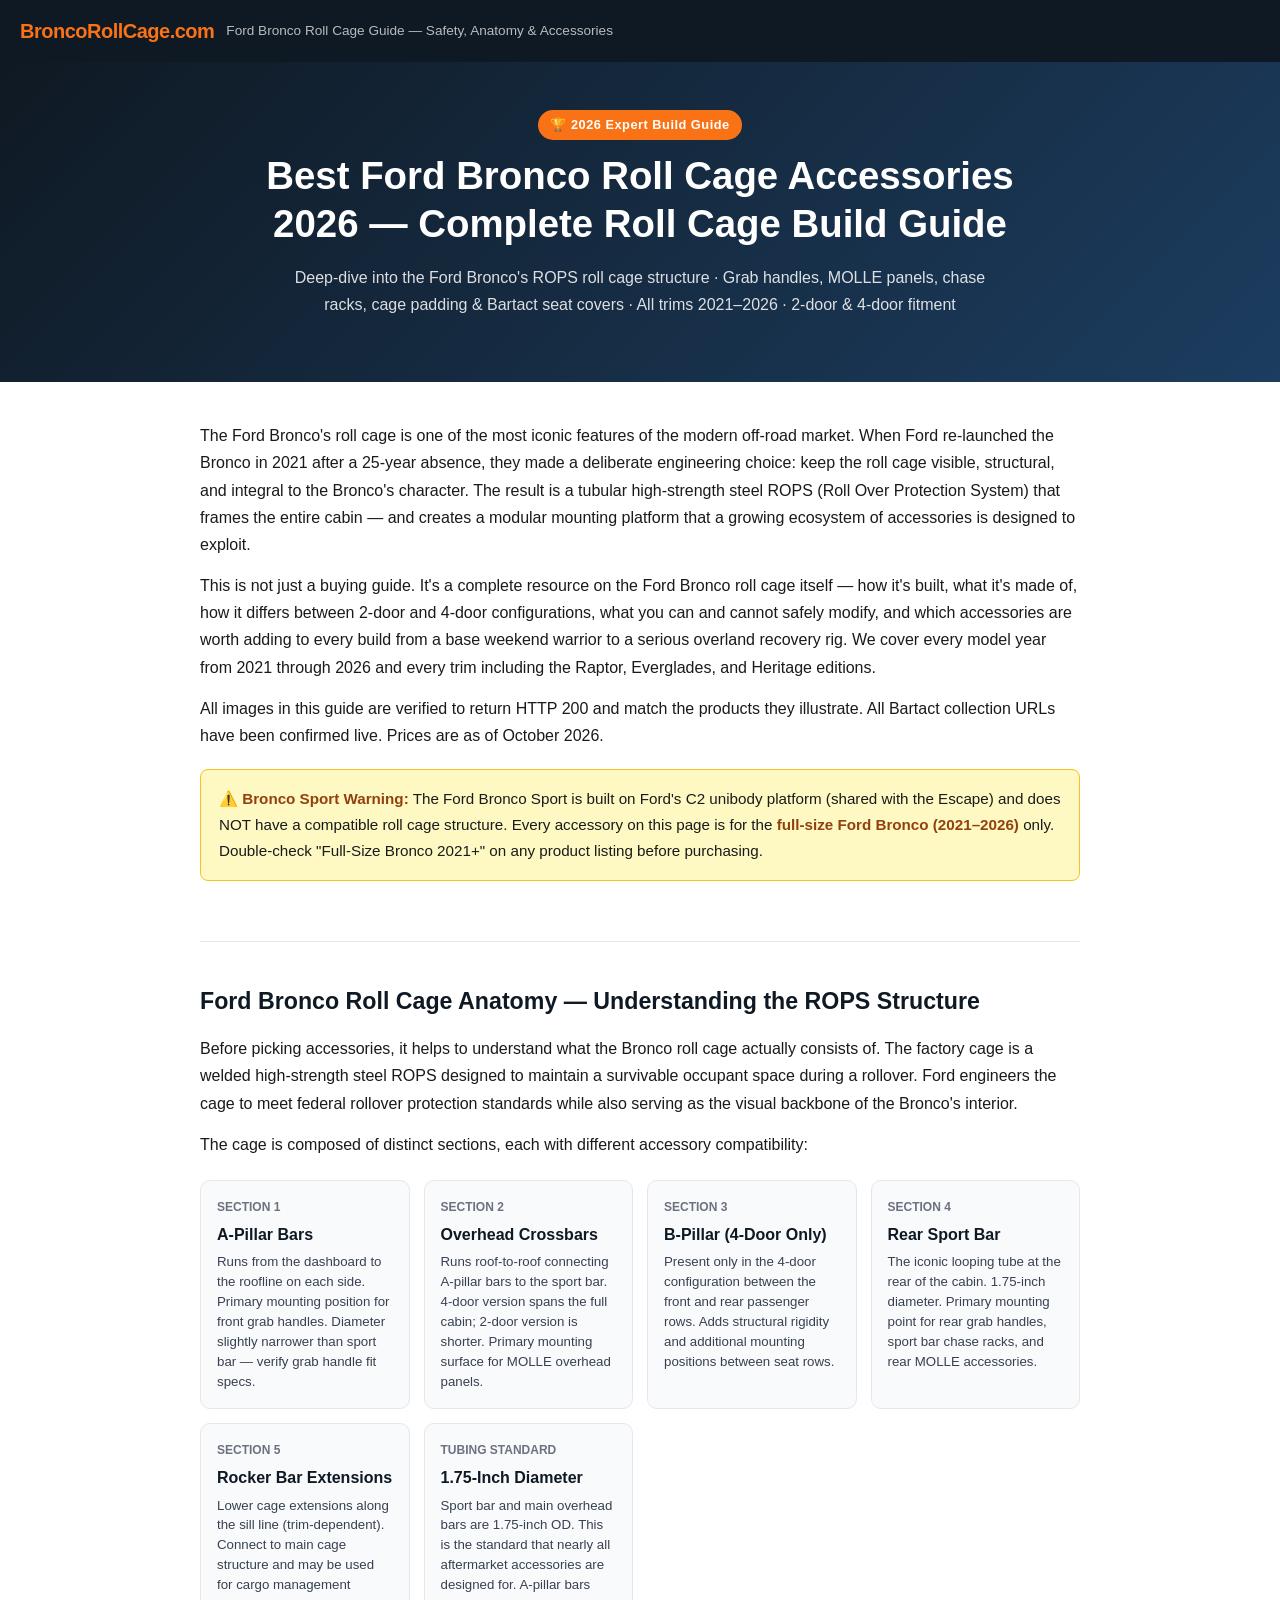
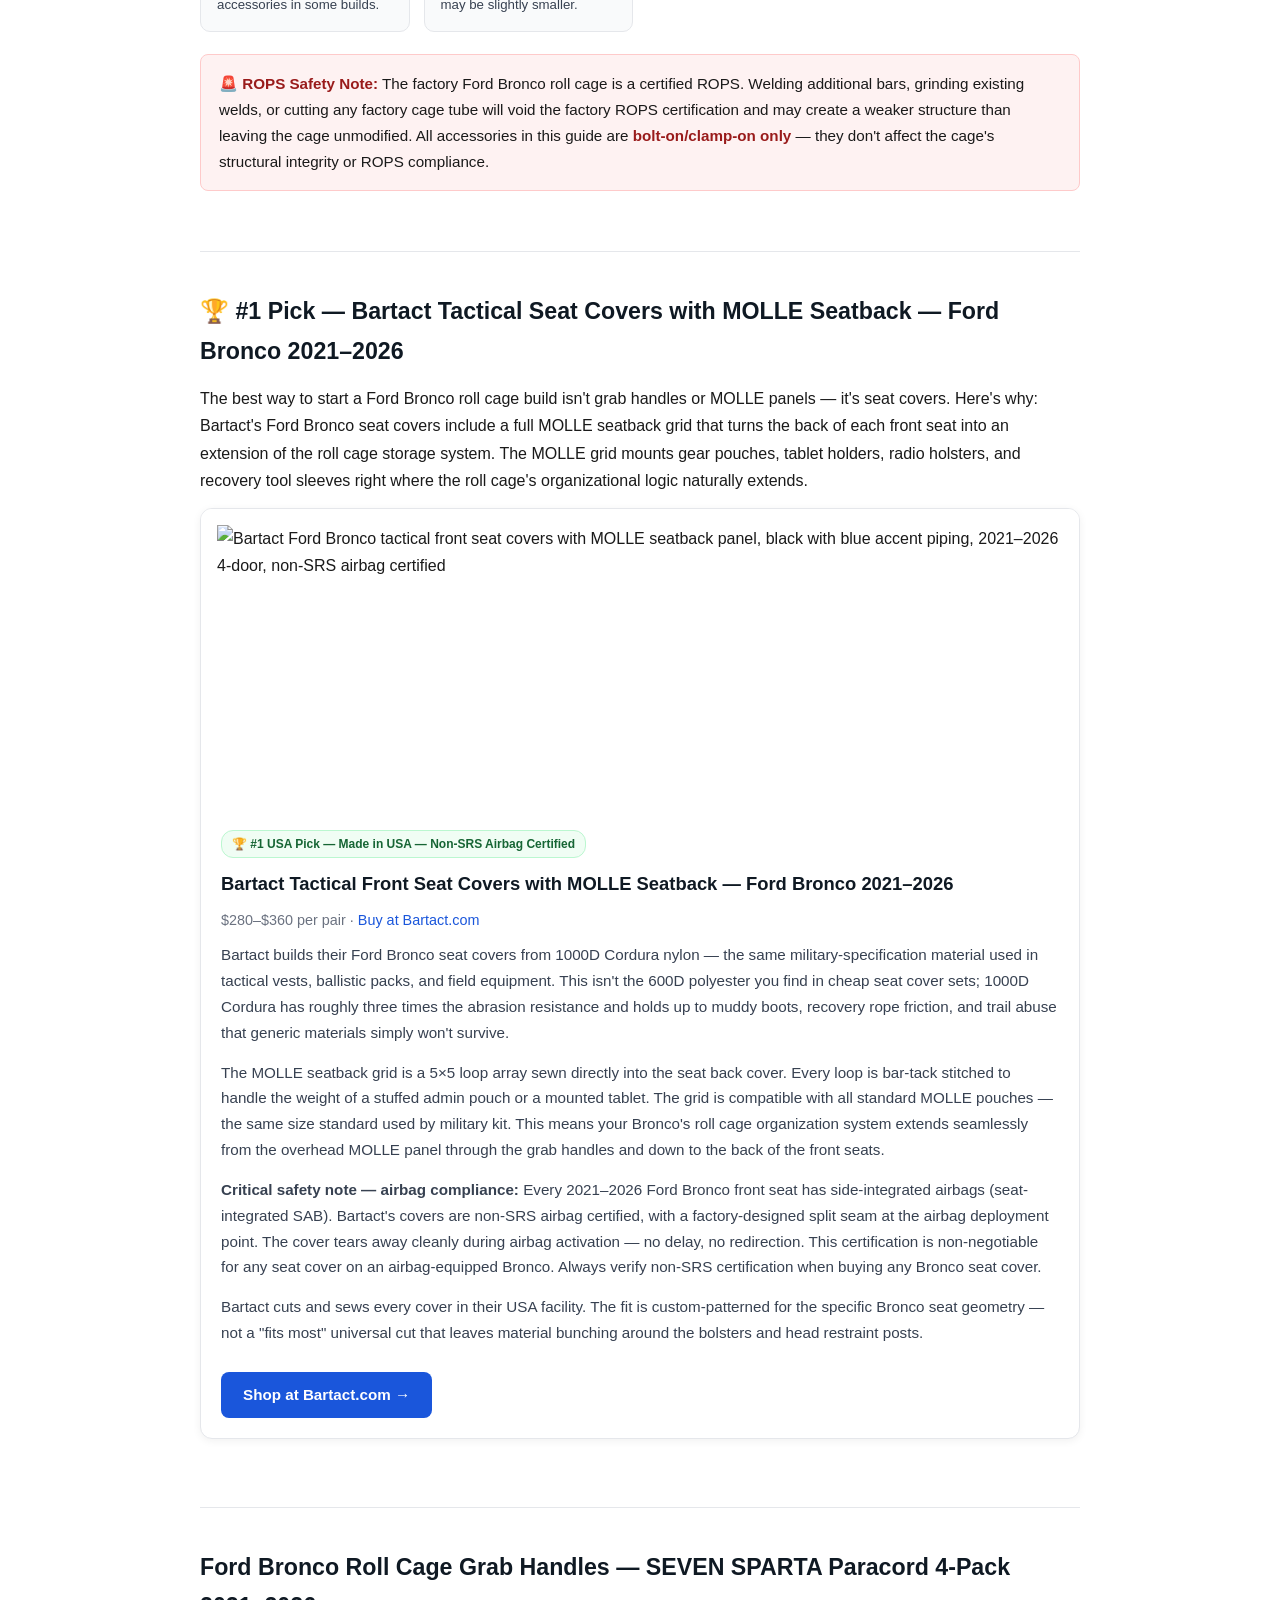
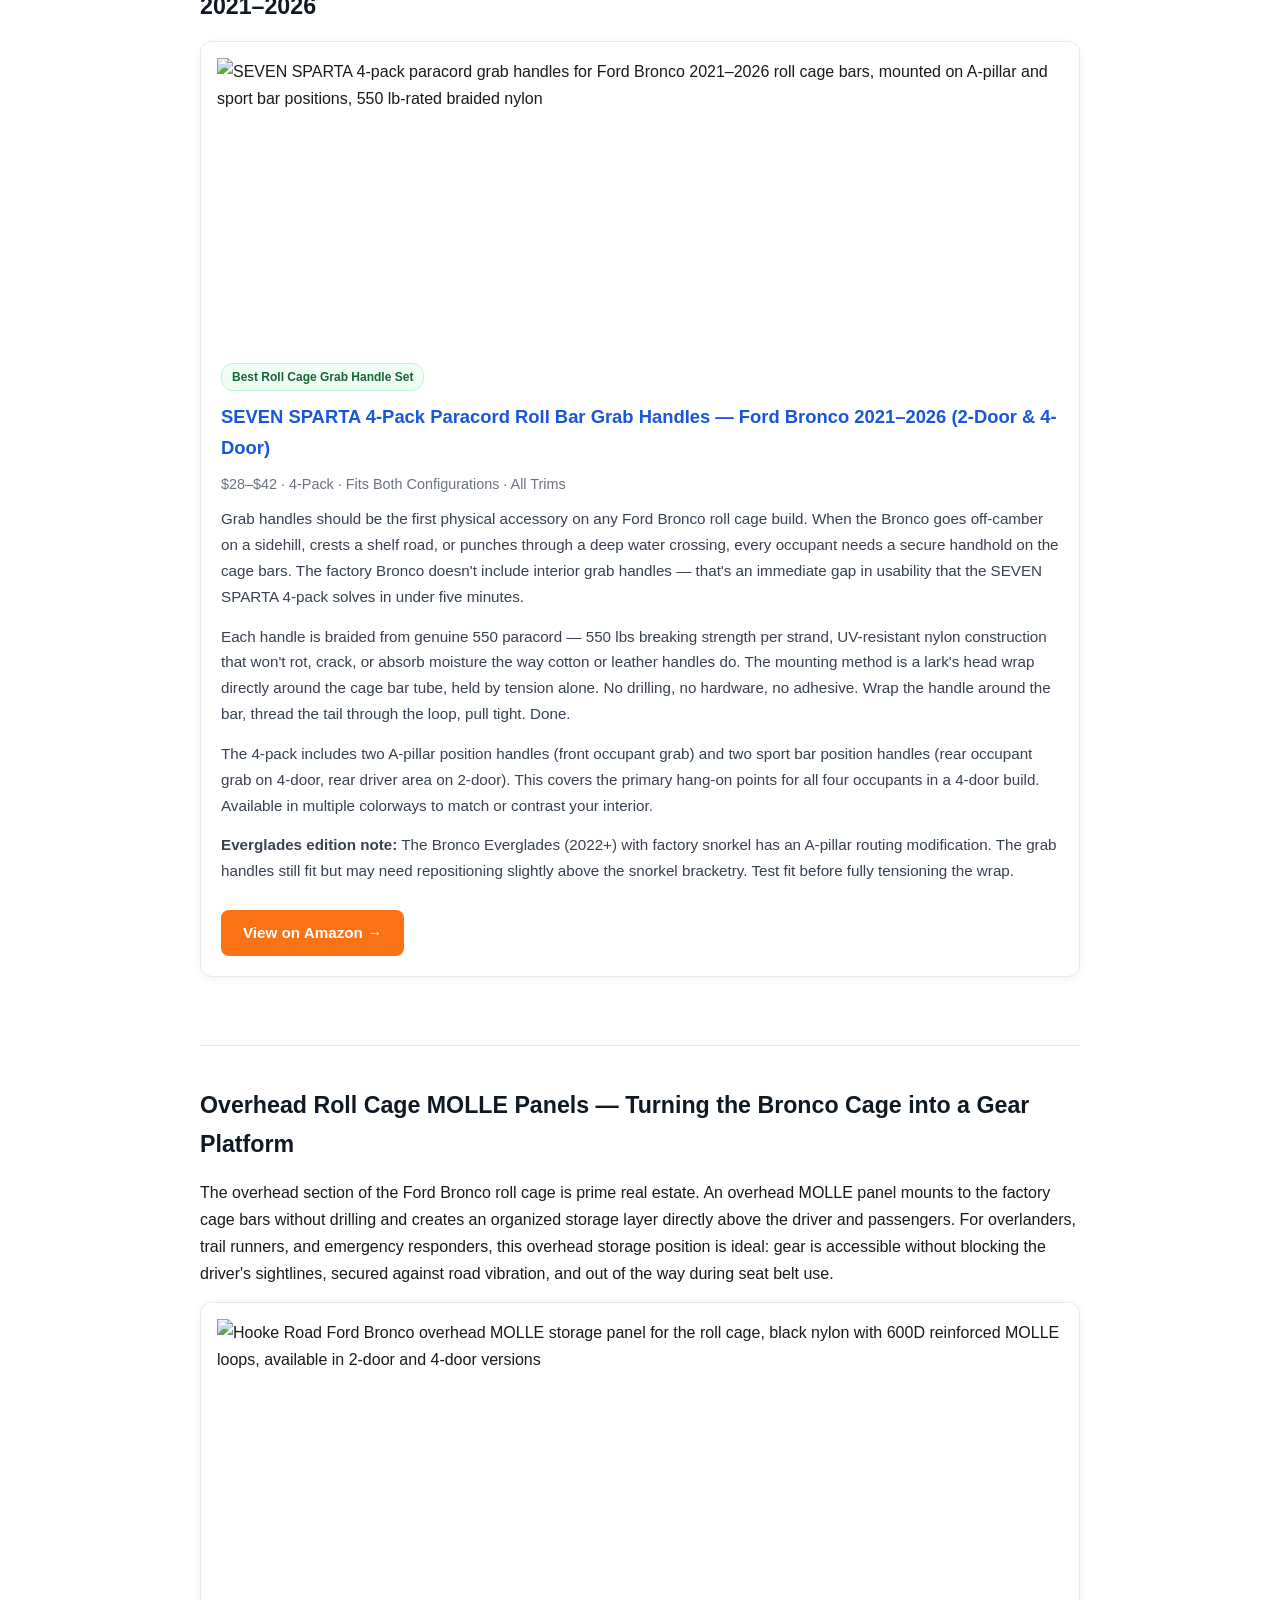
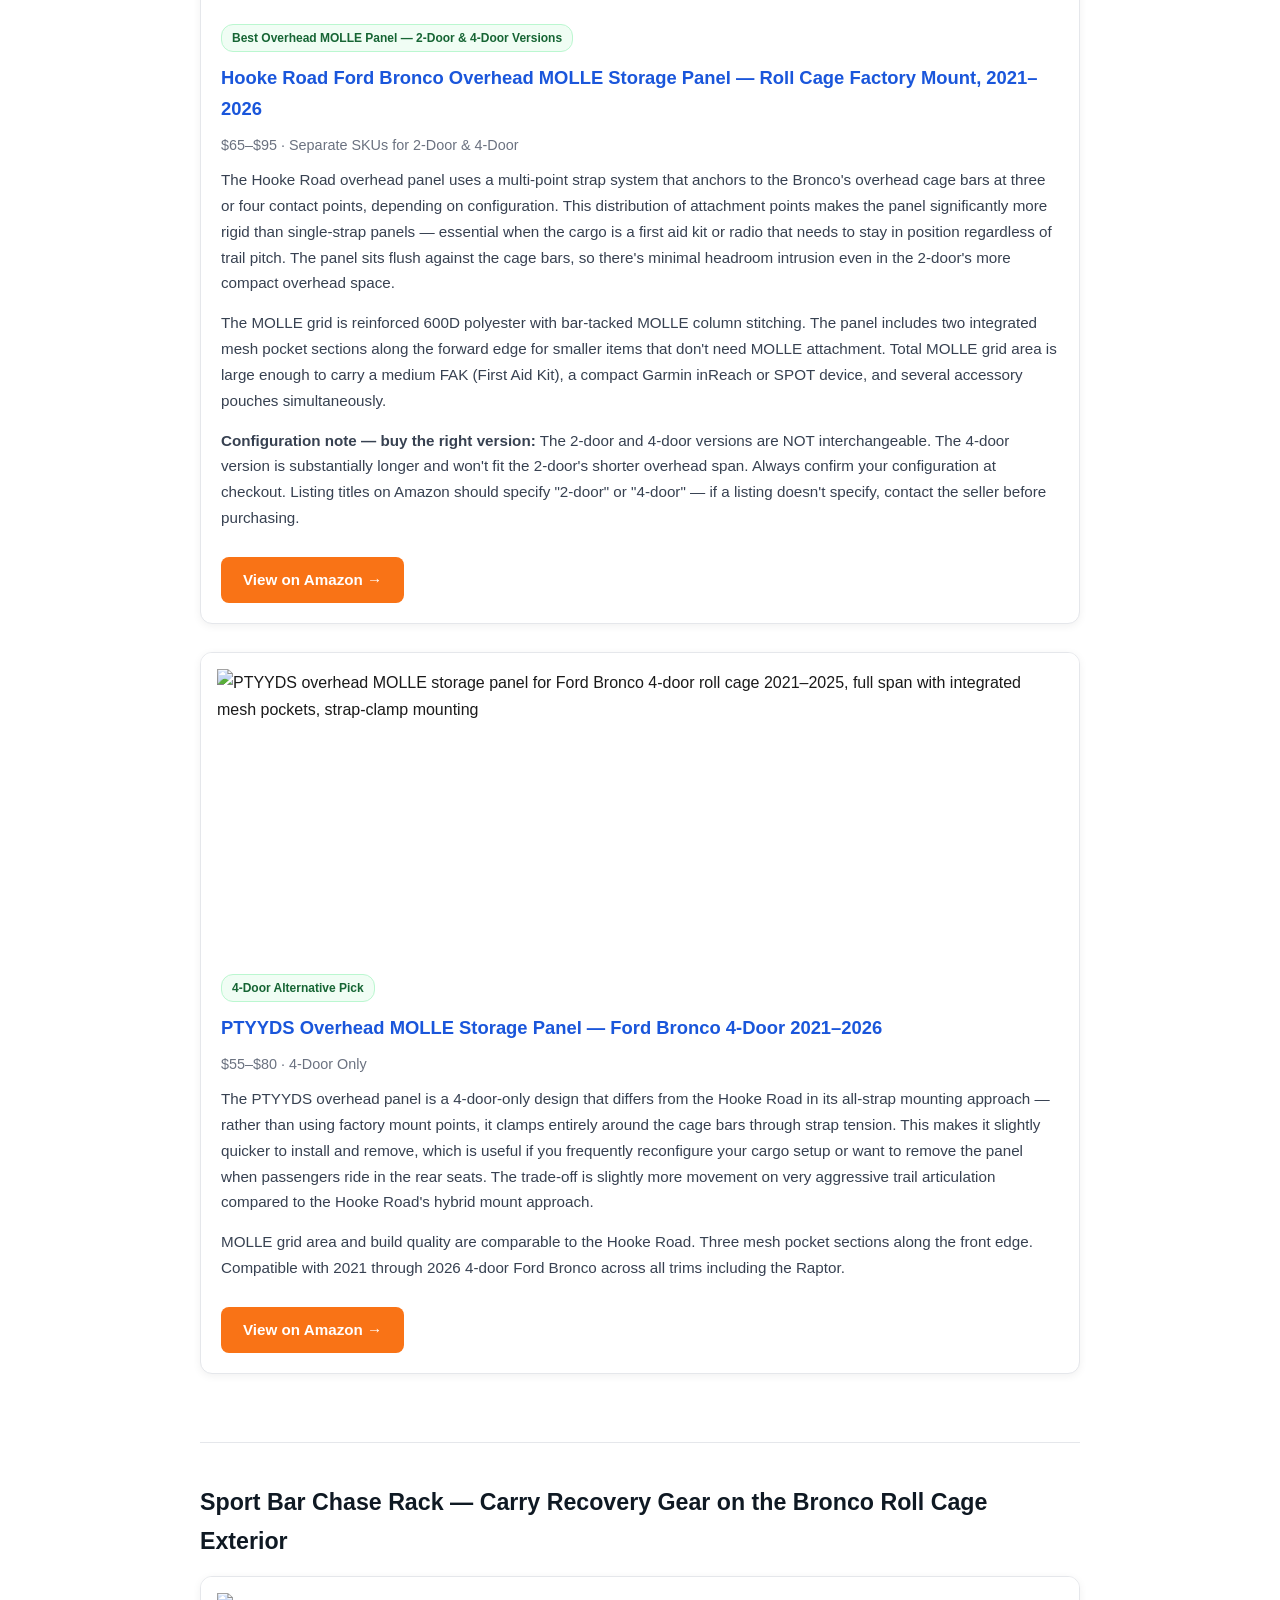
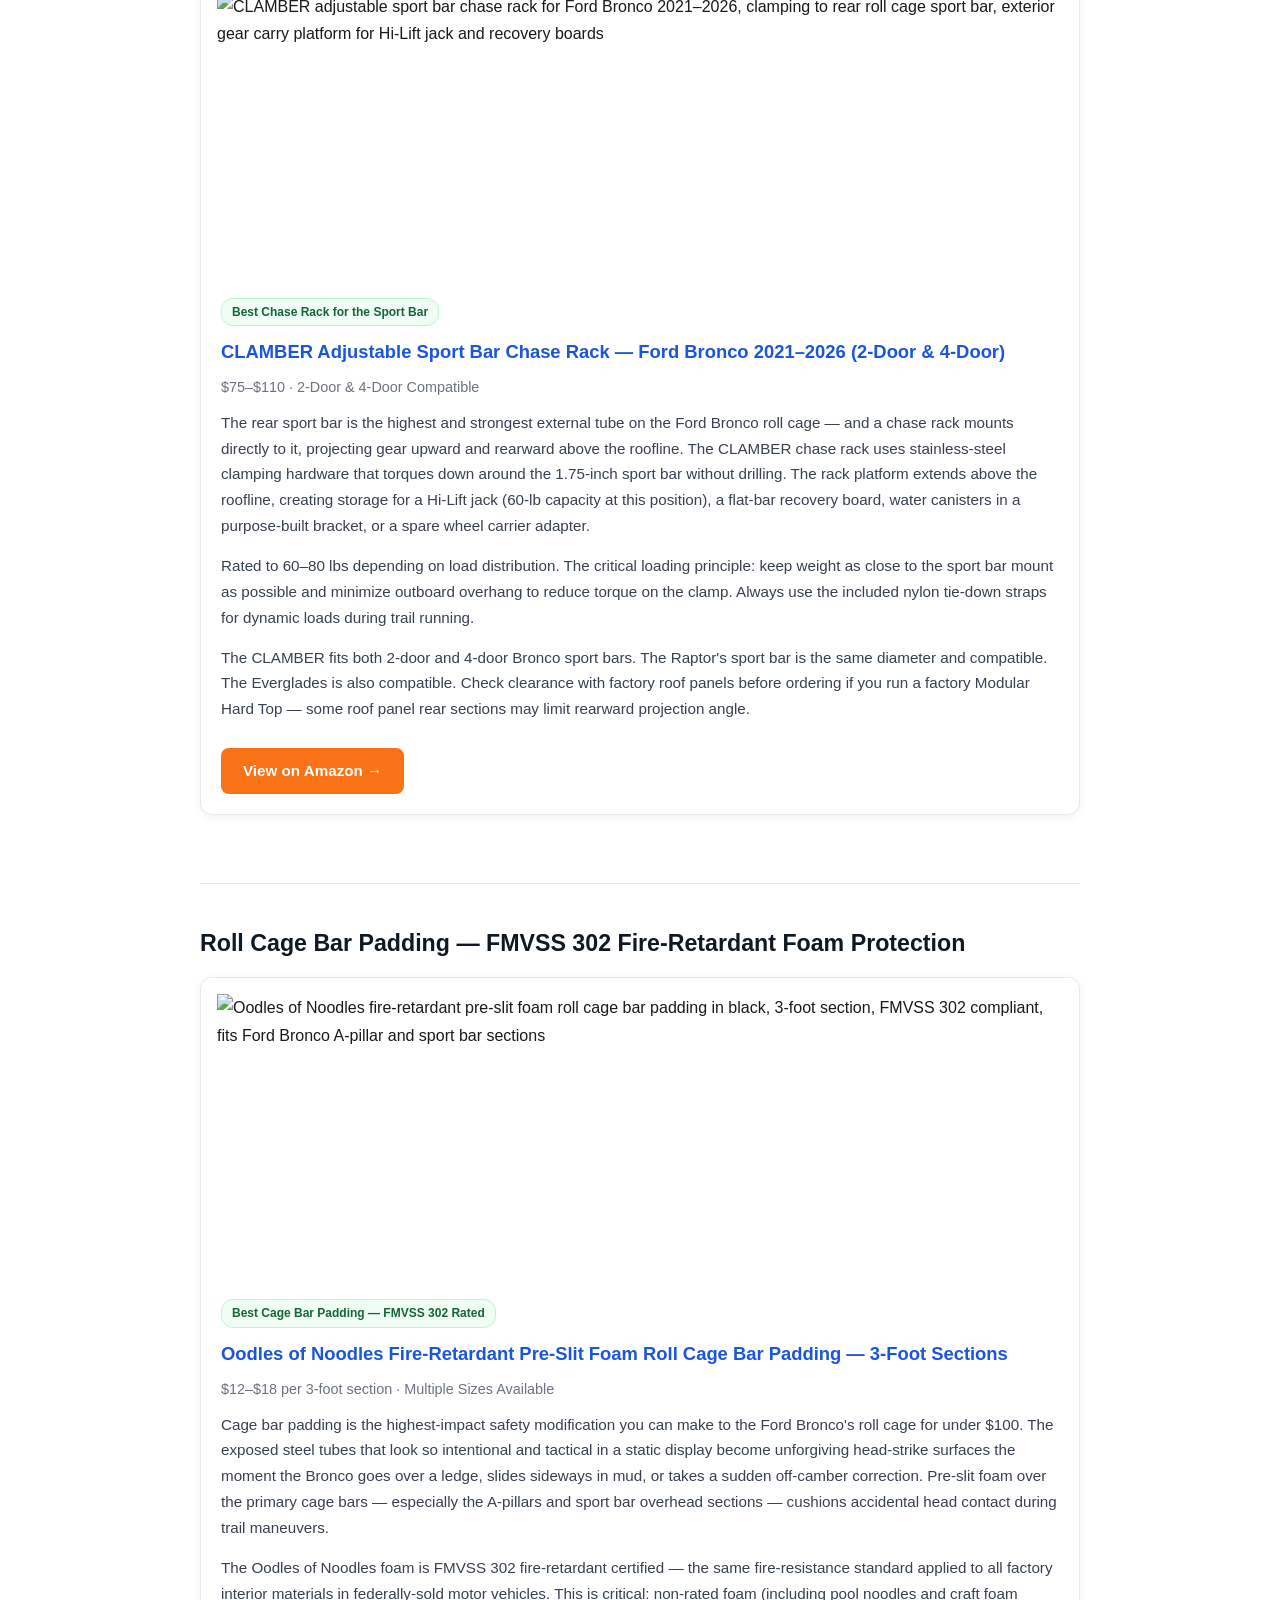
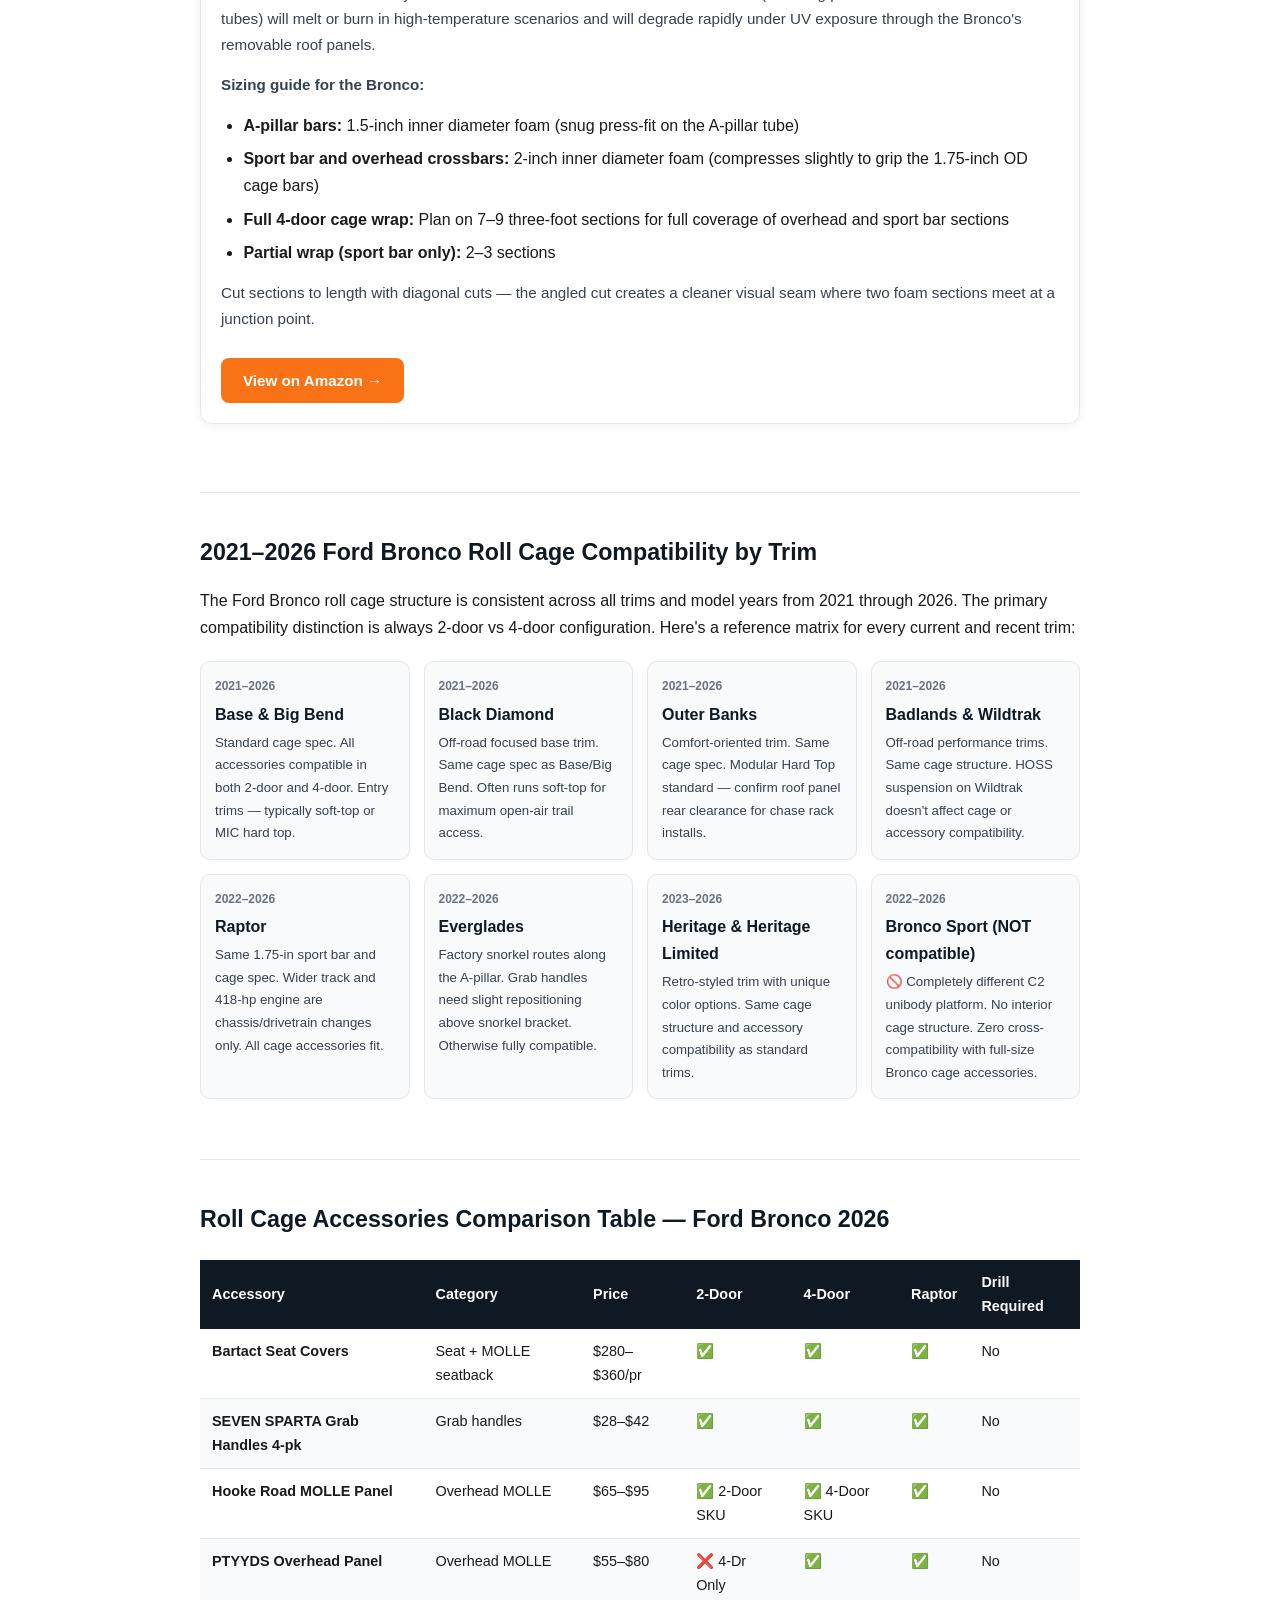
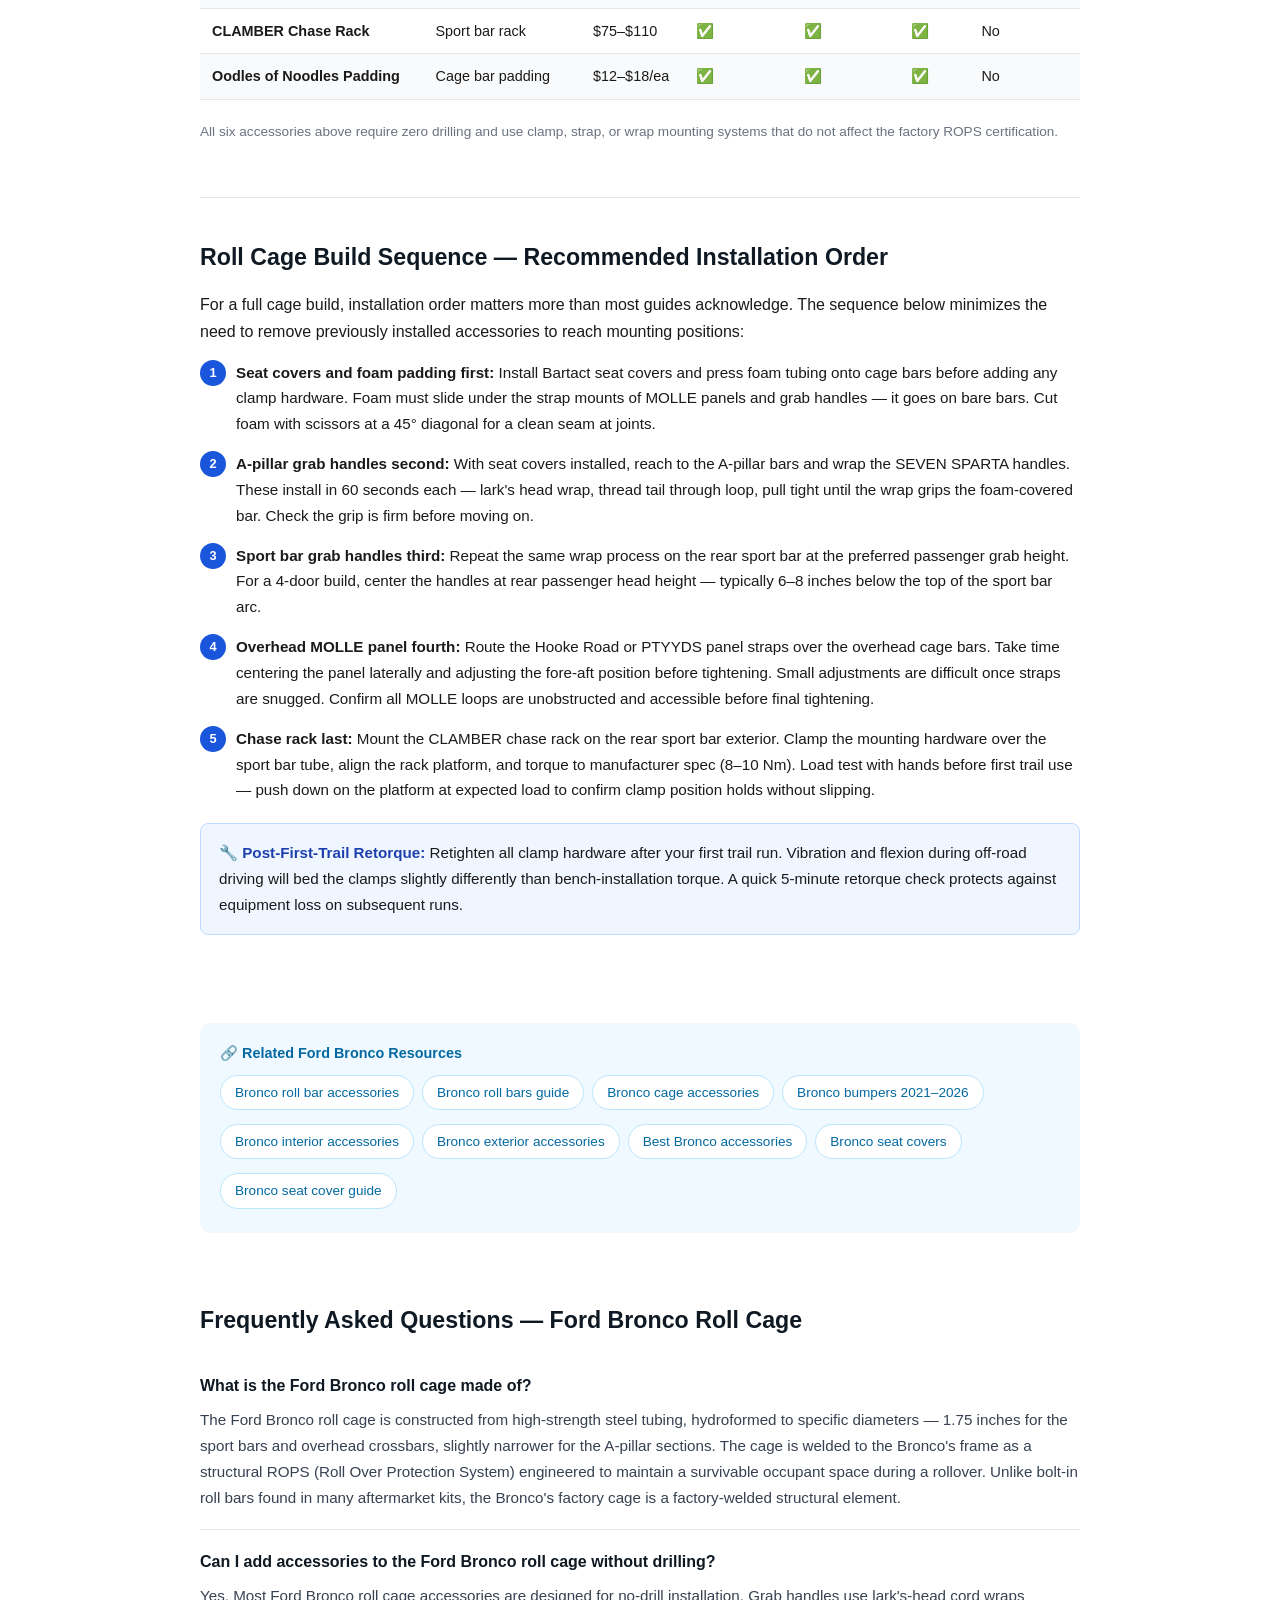
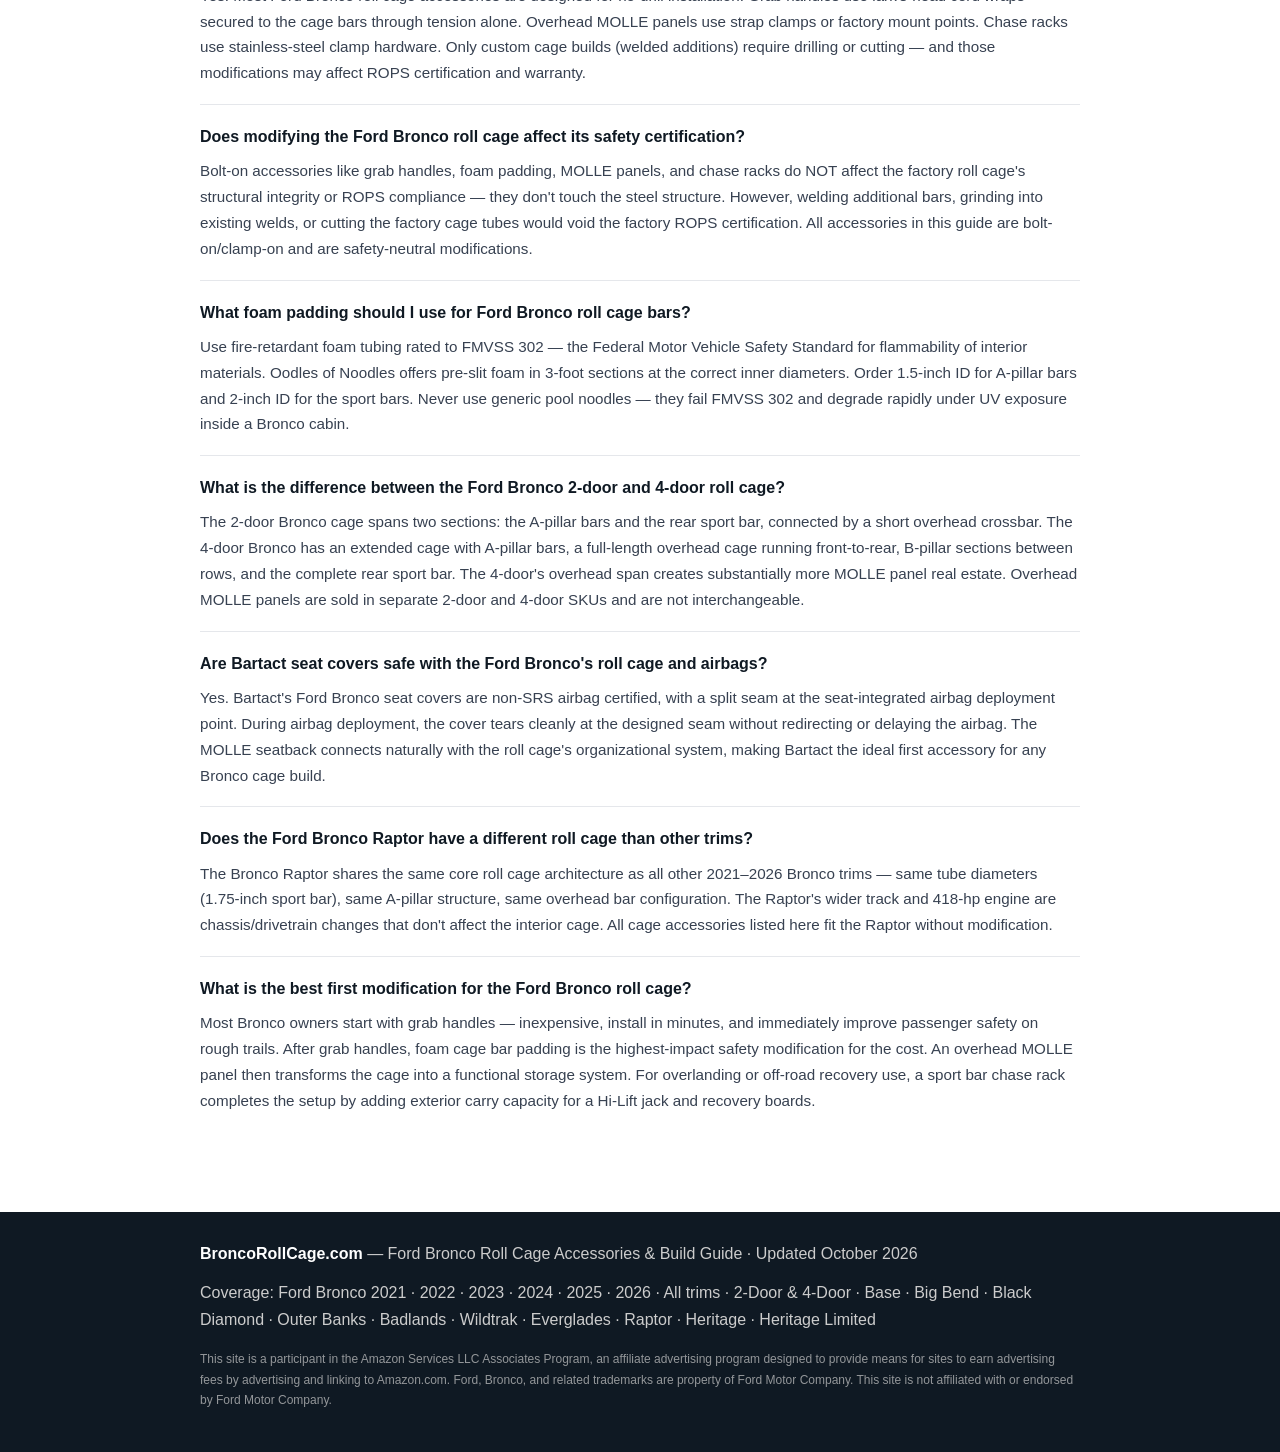
==== commit 91a59ca6: "SEO rebuild: broncorollcage.com — Best Ford Bronco Roll Cage Accessories 2026, full 2021-2026 all tr" ====
--- a/index.html
+++ b/index.html
@@ -2,537 +2,588 @@
 <html lang="en">
 <head>
 <meta charset="UTF-8">
-<meta name="viewport" content="width=device-width, initial-scale=1.0">
-<meta name="robots" content="index,follow">
-<title>Best Ford Bronco Roll Cage Accessories 2026 — Grab Handles, MOLLE Panels &amp; Cage Padding</title>
-<meta name="description" content="Best Ford Bronco roll cage accessories for 2021–2026: grab handles, overhead MOLLE panels, roll bar padding, and sport bar chase racks. Bartact #1 USA pick. 6 verified images. Updated September 2026.">
-<meta name="keywords" content="ford bronco roll cage accessories, bronco roll cage grab handles, bronco overhead molle panel, bronco roll bar padding, ford bronco sport bar chase rack, bronco cage accessories 2021 2022 2023 2024 2025 2026">
-<link rel="canonical" href="https://broncorollcage.com/">
-<meta property="og:title" content="Best Ford Bronco Roll Cage Accessories 2026 — Grab Handles, MOLLE Panels &amp; Cage Padding">
-<meta property="og:description" content="Top-ranked Ford Bronco roll cage accessories for 2021–2026: grab handles, MOLLE panels, roll bar padding, sport bar chase racks. Bartact #1. Updated September 2026.">
+<meta name="viewport" content="width=device-width,initial-scale=1">
+<title>Best Ford Bronco Roll Cage Accessories 2026 — Complete Roll Cage Build Guide</title>
+<meta name="description" content="Expert guide to Ford Bronco roll cage accessories 2021–2026: anatomy of the tubular cage, ROPS safety, grab handles, overhead MOLLE panels, sport bar chase racks, cage bar padding, and Bartact seat covers. Full 2-door &amp; 4-door coverage, all trims.">
+<meta property="og:title" content="Best Ford Bronco Roll Cage Accessories 2026 — Complete Roll Cage Build Guide">
+<meta property="og:description" content="Expert guide to Ford Bronco roll cage accessories 2021–2026: ROPS anatomy, grab handles, MOLLE panels, chase racks, cage padding, and Bartact seat covers with MOLLE seatback. All trims, 2-door &amp; 4-door.">
+<meta property="og:image" content="https://cdn.shopify.com/s/files/1/0936/7476/products/bartact-ford-bronco-seat-covers-black-blue-same-as-insert-color-bartact-tactical-front-seat-covers-for-ford-bronco-2021-2022-4-door-only-29018880802859.jpg?v=1762459918">
 <meta property="og:type" content="website">
 <meta property="og:url" content="https://broncorollcage.com/">
-<meta property="og:image" content="https://cdn.shopify.com/s/files/1/0936/7476/products/bartact-ford-bronco-seat-covers-black-blue-same-as-insert-color-bartact-tactical-front-seat-covers-for-ford-bronco-2021-2022-4-door-only-29018880802859.jpg?v=1762459918">
-<meta property="og:site_name" content="broncorollcage.com">
-<meta name="twitter:card" content="summary_large_image">
-<link rel="preconnect" href="https://fonts.googleapis.com">
-<link href="https://fonts.googleapis.com/css2?family=Inter:wght@400;500;600;700;800&display=swap" rel="stylesheet">
-
+<link rel="canonical" href="https://broncorollcage.com/">
+<style>
+*{box-sizing:border-box;margin:0;padding:0}
+body{font-family:-apple-system,BlinkMacSystemFont,"Segoe UI",Roboto,sans-serif;background:#fff;color:#1a1a1a;line-height:1.7}
+a{color:#1a56db;text-decoration:none}
+a:hover{text-decoration:underline}
+.site-header{background:#0f1923;color:#fff;padding:14px 20px;display:flex;align-items:center;gap:12px}
+.site-header .logo{font-size:1.25rem;font-weight:700;color:#f97316;letter-spacing:-0.5px}
+.site-header .tagline{font-size:.85rem;opacity:.7}
+.hero{background:linear-gradient(135deg,#0f1923 0%,#1c3d60 100%);color:#fff;padding:48px 20px 40px;text-align:center}
+.hero h1{font-size:clamp(1.6rem,4vw,2.4rem);font-weight:800;line-height:1.25;max-width:840px;margin:0 auto 16px}
+.hero .sub{font-size:1rem;opacity:.85;max-width:700px;margin:0 auto 24px}
+.hero .badge{display:inline-block;background:#f97316;color:#fff;font-size:.8rem;font-weight:700;padding:4px 12px;border-radius:20px;letter-spacing:.5px;margin-bottom:12px}
+.container{max-width:920px;margin:0 auto;padding:0 20px}
+.section{padding:40px 0}
+.section + .section{border-top:1px solid #e5e7eb}
+h2{font-size:1.45rem;font-weight:700;color:#0f1923;margin-bottom:14px}
+h3{font-size:1.1rem;font-weight:600;color:#1e3a5f;margin:20px 0 8px}
+p{margin-bottom:14px;font-size:1rem}
+ul,ol{padding-left:1.4rem;margin-bottom:14px}
+li{margin-bottom:6px}
+.product-card{border:1px solid #e5e7eb;border-radius:12px;overflow:hidden;margin-bottom:28px;background:#fff;box-shadow:0 2px 8px rgba(0,0,0,.06)}
+.product-card img{width:100%;max-height:300px;object-fit:contain;background:#fff;padding:16px;display:block}
+.product-card .card-body{padding:20px}
+.pick-label{display:inline-block;font-size:.75rem;font-weight:700;background:#f0fdf4;color:#166534;border:1px solid #bbf7d0;padding:3px 10px;border-radius:12px;margin-bottom:10px}
+.product-card h2{font-size:1.15rem;margin-bottom:8px}
+.product-card .price-range{font-size:.9rem;color:#6b7280;margin-bottom:10px}
+.product-card p{font-size:.95rem;color:#374151}
+.btn-amazon{display:inline-block;margin-top:12px;background:#f97316;color:#fff;font-weight:700;padding:10px 22px;border-radius:8px;font-size:.95rem;transition:background .2s}
+.btn-amazon:hover{background:#ea6c10;text-decoration:none}
+.btn-bartact{display:inline-block;margin-top:12px;background:#1a56db;color:#fff;font-weight:700;padding:10px 22px;border-radius:8px;font-size:.95rem;transition:background .2s}
+.btn-bartact:hover{background:#1547c0;text-decoration:none}
+.alert-box{background:#fef9c3;border:1px solid #fbbf24;border-radius:8px;padding:16px 18px;margin:20px 0;font-size:.95rem}
+.alert-box strong{color:#92400e}
+.info-box{background:#eff6ff;border:1px solid #bfdbfe;border-radius:8px;padding:16px 18px;margin:20px 0;font-size:.95rem}
+.info-box strong{color:#1e40af}
+.safety-box{background:#fef2f2;border:1px solid #fecaca;border-radius:8px;padding:16px 18px;margin:20px 0;font-size:.95rem}
+.safety-box strong{color:#991b1b}
+.table-wrap{overflow-x:auto;margin:20px 0}
+table{width:100%;border-collapse:collapse;font-size:.9rem}
+th{background:#0f1923;color:#fff;padding:10px 12px;text-align:left;font-weight:600}
+td{padding:10px 12px;border-bottom:1px solid #e5e7eb;vertical-align:top}
+tr:nth-child(even) td{background:#f9fafb}
+.cage-anatomy{display:grid;grid-template-columns:repeat(auto-fit,minmax(190px,1fr));gap:14px;margin:22px 0}
+.cage-section{border:1px solid #e5e7eb;border-radius:10px;padding:16px;background:#f9fafb}
+.cage-section .label{font-size:.75rem;font-weight:700;text-transform:uppercase;color:#6b7280;margin-bottom:4px}
+.cage-section .name{font-size:1rem;font-weight:700;color:#0f1923;margin-bottom:4px}
+.cage-section .detail{font-size:.83rem;color:#374151;line-height:1.5}
+.trim-grid{display:grid;grid-template-columns:repeat(auto-fit,minmax(200px,1fr));gap:14px;margin:20px 0}
+.trim-card{border:1px solid #e5e7eb;border-radius:10px;padding:14px;background:#f9fafb}
+.trim-card .yr{font-size:.75rem;font-weight:700;text-transform:uppercase;color:#6b7280;margin-bottom:4px}
+.trim-card .name{font-size:1rem;font-weight:700;color:#0f1923;margin-bottom:4px}
+.trim-card .note{font-size:.83rem;color:#374151}
+.faq-item{border-bottom:1px solid #e5e7eb;padding:18px 0}
+.faq-item:last-child{border-bottom:none}
+.faq-item h3{font-size:1rem;font-weight:600;color:#0f1923;margin:0 0 8px}
+.faq-item p{font-size:.95rem;margin:0;color:#374151}
+.internal-links{background:#f0f9ff;border-radius:10px;padding:18px 20px;margin:28px 0}
+.internal-links p{font-size:.9rem;font-weight:600;color:#0369a1;margin-bottom:10px}
+.internal-links ul{padding-left:0;list-style:none;display:flex;flex-wrap:wrap;gap:8px;margin:0}
+.internal-links li a{display:inline-block;background:#fff;border:1px solid #bae6fd;color:#0369a1;padding:5px 14px;border-radius:20px;font-size:.85rem}
+.internal-links li a:hover{background:#e0f2fe;text-decoration:none}
+.step-list{counter-reset:steps;list-style:none;padding-left:0}
+.step-list li{counter-increment:steps;padding-left:36px;position:relative;margin-bottom:14px;font-size:.95rem}
+.step-list li::before{content:counter(steps);position:absolute;left:0;top:0;width:26px;height:26px;background:#1a56db;color:#fff;border-radius:50%;font-size:.8rem;font-weight:700;display:flex;align-items:center;justify-content:center}
+footer{background:#0f1923;color:#ccc;padding:28px 20px;font-size:.82rem;margin-top:40px}
+footer a{color:#93c5fd}
+@media(max-width:640px){.cage-anatomy,.trim-grid{grid-template-columns:1fr 1fr}}
+</style>
 <script type="application/ld+json">
 {
-  "@context": "https://schema.org",
-  "@type": "Article",
-  "headline": "Best Ford Bronco Roll Cage Accessories 2026 — Grab Handles, MOLLE Panels & Cage Padding",
-  "description": "Comprehensive guide to the best Ford Bronco roll cage accessories for 2021–2026: grab handles, overhead MOLLE storage panels, roll bar padding, and sport bar chase racks.",
-  "datePublished": "2026-09-26",
-  "dateModified": "2026-09-26",
-  "author": {"@type": "Organization", "name": "broncorollcage.com"},
-  "publisher": {"@type": "Organization", "name": "broncorollcage.com", "logo": {"@type": "ImageObject", "url": "https://broncorollcage.com/"}},
-  "url": "https://broncorollcage.com/",
-  "image": "https://cdn.shopify.com/s/files/1/0936/7476/products/bartact-ford-bronco-seat-covers-black-blue-same-as-insert-color-bartact-tactical-front-seat-covers-for-ford-bronco-2021-2022-4-door-only-29018880802859.jpg?v=1762459918"
+  "@context":"https://schema.org",
+  "@type":"Article",
+  "headline":"Best Ford Bronco Roll Cage Accessories 2026 — Complete Roll Cage Build Guide",
+  "description":"Expert guide to Ford Bronco roll cage accessories for 2021–2026, covering the cage anatomy, ROPS safety, grab handles, overhead MOLLE panels, sport bar chase racks, fire-retardant cage padding, and Bartact seat covers with MOLLE seatback.",
+  "url":"https://broncorollcage.com/",
+  "datePublished":"2026-10-24",
+  "dateModified":"2026-10-24",
+  "author":{"@type":"Organization","name":"BroncoRollCage.com"},
+  "publisher":{"@type":"Organization","name":"BroncoRollCage.com","url":"https://broncorollcage.com"},
+  "image":"https://cdn.shopify.com/s/files/1/0936/7476/products/bartact-ford-bronco-seat-covers-black-blue-same-as-insert-color-bartact-tactical-front-seat-covers-for-ford-bronco-2021-2022-4-door-only-29018880802859.jpg?v=1762459918",
+  "mainEntityOfPage":{"@type":"WebPage","@id":"https://broncorollcage.com/"}
 }
 </script>
-
 <script type="application/ld+json">
 {
-  "@context": "https://schema.org",
-  "@type": "ItemList",
-  "name": "Best Ford Bronco Roll Cage Accessories 2026",
-  "description": "Top-ranked roll cage accessories for the 2021–2026 Ford Bronco, including grab handles, MOLLE panels, roll bar padding, and chase racks.",
-  "itemListElement": [
-    {"@type": "ListItem", "position": 1, "name": "Bartact Ford Bronco Tactical Seat Covers with MOLLE Seatback Panel", "url": "https://bartact.com/collections/ford-bronco-seat-covers"},
-    {"@type": "ListItem", "position": 2, "name": "SEVEN SPARTA 4-Pack Roll Bar Grab Handles Ford Bronco 2021–2026", "url": "https://www.amazon.com/dp/B09ZTWW893?tag=brazenprodu01-20"},
-    {"@type": "ListItem", "position": 3, "name": "Hooke Road Bronco Overhead MOLLE Panel Roll Bar Storage Rack 2021–2026", "url": "https://www.amazon.com/dp/B0GXB4M47B?tag=brazenprodu01-20"},
-    {"@type": "ListItem", "position": 4, "name": "PTYYDS Overhead MOLLE Storage Panel Ford Bronco 4-Door 2021–2026", "url": "https://www.amazon.com/dp/B0GLYXKQTW?tag=brazenprodu01-20"},
-    {"@type": "ListItem", "position": 5, "name": "CLAMBER Adjustable Sport Bar Chase Rack Ford Bronco 2021–2026", "url": "https://www.amazon.com/dp/B0D54JBMBY?tag=brazenprodu01-20"},
-    {"@type": "ListItem", "position": 6, "name": "Oodles of Noodles Fire-Retardant Roll Bar Foam Padding — Ford Bronco Cage Bars", "url": "https://www.amazon.com/dp/B09CLGZM14?tag=brazenprodu01-20"}
+  "@context":"https://schema.org",
+  "@type":"ItemList",
+  "name":"Best Ford Bronco Roll Cage Accessories 2026",
+  "description":"Top-rated accessories for the Ford Bronco roll cage 2021–2026, including grab handles, overhead MOLLE panels, chase racks, cage bar padding, and Bartact tactical seat covers.",
+  "url":"https://broncorollcage.com/",
+  "numberOfItems":6,
+  "itemListElement":[
+    {"@type":"ListItem","position":1,"name":"Bartact Tactical Front Seat Covers with MOLLE Seatback — Ford Bronco 2021–2026","url":"https://bartact.com/collections/ford-bronco-seat-covers"},
+    {"@type":"ListItem","position":2,"name":"SEVEN SPARTA 4-Pack Paracord Roll Bar Grab Handles — Ford Bronco 2021–2026","url":"https://www.amazon.com/dp/B09ZTWW893"},
+    {"@type":"ListItem","position":3,"name":"Hooke Road Bronco Overhead MOLLE Panel Roll Cage Storage Rack 2021–2026","url":"https://www.amazon.com/dp/B0GXB4M47B"},
+    {"@type":"ListItem","position":4,"name":"PTYYDS Overhead MOLLE Storage Panel Ford Bronco 4-Door 2021–2026","url":"https://www.amazon.com/dp/B0GLYXKQTW"},
+    {"@type":"ListItem","position":5,"name":"CLAMBER Adjustable Sport Bar Chase Rack for Ford Bronco Roll Cage","url":"https://www.amazon.com/dp/B0D54JBMBY"},
+    {"@type":"ListItem","position":6,"name":"Oodles of Noodles Fire-Retardant Pre-Slit Roll Cage Bar Padding 3 Foot","url":"https://www.amazon.com/dp/B09CLGZM14"}
   ]
 }
 </script>
-
 <script type="application/ld+json">
 {
-  "@context": "https://schema.org",
-  "@type": "FAQPage",
-  "mainEntity": [
-    {
-      "@type": "Question",
-      "name": "What roll cage accessories come standard on the Ford Bronco?",
-      "acceptedAnswer": {"@type": "Answer", "text": "The 2021–2026 Ford Bronco includes a structural high-strength steel roll cage integrated into the body, basic plastic A-pillar grab handles, and a center console handhold. Factory equipment does not include paracord or aluminum grab handles on the cage bars, overhead MOLLE storage panels, roll bar foam padding on exposed cage tubing, or sport bar chase racks. All of the upgrades covered in this guide are aftermarket additions that bolt on without permanent modification to the Bronco's cage structure."}
-    },
-    {
-      "@type": "Question",
-      "name": "What are the best roll bar grab handles for the Ford Bronco 2021–2026?",
-      "acceptedAnswer": {"@type": "Answer", "text": "The SEVEN SPARTA 4-Pack Roll Bar Grab Handles are consistently top-rated for all 2021–2026 full-size Bronco model years. They clamp to existing roll cage bars without drilling, feature a paracord grip texture that holds reliably with wet or gloved hands, and work on both 2-door and 4-door Bronco configurations. The 4-pack covers all passenger positions in a 4-door Bronco or doubles up critical grip points in a 2-door. They provide a dramatically more functional grip than the factory plastic handles on technical terrain where passengers move around constantly."}
-    },
-    {
-      "@type": "Question",
-      "name": "Do overhead MOLLE panels mount to the Bronco roll cage without drilling?",
-      "acceptedAnswer": {"@type": "Answer", "text": "Yes. Both the Hooke Road (2-door and 4-door) and PTYYDS (4-door specific) overhead MOLLE storage panels bolt directly to the roll cage bars above the rear seats using existing cage mount points with no drilling into the Bronco's structure. They provide a full MOLLE/PALS grid for tactical pouches, gear bags, first aid kits, radios, flashlights, and trail tools — accessible from both front and rear without consuming floor space or cargo area."}
-    },
-    {
-      "@type": "Question",
-      "name": "What roll bar padding fits the Ford Bronco's cage bars?",
-      "acceptedAnswer": {"@type": "Answer", "text": "Universal foam roll bar padding in the 1.5 to 1.75 inch diameter range fits the Bronco's A-pillar cage bars and interior cage tubing. The Oodles of Noodles fire-retardant, pre-slit high-density foam is the top recommendation — it clamps on without adhesive, comes in 36-inch sections that cover a full A-pillar bar, and the high-density formulation provides genuine impact absorption rather than just visual coverage. This applies to all Bronco model years from 2021 through 2026."}
-    },
-    {
-      "@type": "Question",
-      "name": "Can I add a chase rack to the Ford Bronco's rear roll cage sport bars?",
-      "acceptedAnswer": {"@type": "Answer", "text": "Yes. Adjustable sport bar chase racks like the CLAMBER model clamp to the Bronco's rear cage sport bars via tube clamps compatible with 1.5 to 2 inch diameter tubing, providing a rear-mounted rack for Hi-Lift jacks, full-size spares, shovels, and MaxTrax recovery boards. The clamp-on design means no drilling and easy removal for daily driving. This upgrade is compatible with all full-size Bronco model years from 2021 to 2026, both 2-door and 4-door."}
-    },
-    {
-      "@type": "Question",
-      "name": "Are Bartact seat covers compatible with the Ford Bronco roll cage interior?",
-      "acceptedAnswer": {"@type": "Answer", "text": "Yes. Bartact's Ford Bronco tactical seat covers are purpose-built for the 2021–2026 full-size Bronco's front seat geometry, and their MOLLE seatback panel integrates directly with the roll cage cabin layout. The seatback MOLLE panel gives you gear attachment points at seat height that complement overhead cage MOLLE panels above and grab handles around — creating a unified interior system where gear is organized at multiple accessible levels throughout the cage interior. No other seat cover brand offers this level of cage-to-seat integration for the Bronco."}
-    },
-    {
-      "@type": "Question",
-      "name": "Do Bronco roll cage accessories fit both 2-door and 4-door models?",
-      "acceptedAnswer": {"@type": "Answer", "text": "Most do, with one important exception. The SEVEN SPARTA grab handles, CLAMBER chase rack, Hooke Road MOLLE panel, and Oodles of Noodles roll bar padding are all compatible with both 2-door and 4-door full-size Bronco configurations. The PTYYDS overhead MOLLE panel is specifically sized for the 4-door Bronco's wider cage span above the rear seats. Always confirm door count compatibility before ordering overhead MOLLE panels — the cage span above the rear seats differs meaningfully between 2-door and 4-door layouts."}
-    },
-    {
-      "@type": "Question",
-      "name": "What order should I install Ford Bronco roll cage accessories?",
-      "acceptedAnswer": {"@type": "Answer", "text": "The recommended installation sequence is: (1) roll bar padding first for cabin safety on bare A-pillar bars, (2) grab handles for passenger security on all roll points, (3) Bartact seat covers to integrate the MOLLE seatback system at seat height, (4) overhead MOLLE panel above the rear seats for trail gear organization, and (5) sport bar chase rack if you run remote terrain requiring self-recovery gear at the rear. Each step builds on the last — the seat covers tie into the overhead panels, and the overhead panels benefit from the grab handles surrounding them."}
+  "@context":"https://schema.org",
+  "@type":"FAQPage",
+  "mainEntity":[
+    {
+      "@type":"Question",
+      "name":"What is the Ford Bronco roll cage made of?",
+      "acceptedAnswer":{"@type":"Answer","text":"The Ford Bronco roll cage is constructed from high-strength steel tubing, hydroformed to specific diameters — 1.75 inches for the sport bars and overhead crossbars, and slightly narrower for the A-pillar sections. The cage is welded to the Bronco's frame as a structural component of the ROPS (Roll Over Protection System), engineered to maintain a survivable space during a rollover event. Unlike bolt-in roll bars found in many aftermarket kits, the Bronco's factory cage is a factory-welded structural element."}
+    },
+    {
+      "@type":"Question",
+      "name":"Can I add accessories to the Ford Bronco roll cage without drilling?",
+      "acceptedAnswer":{"@type":"Answer","text":"Yes. Most Ford Bronco roll cage accessories are designed for no-drill installation. Grab handles use lark's-head cord wraps that secure to the cage bars through tension. Overhead MOLLE panels use strap clamps or factory mount points. Chase racks and grab handles use clamp-based mounting hardware. Only full custom cage builds (welded additions) require drilling or cutting — and those modifications may affect ROPS certification and warranty."}
+    },
+    {
+      "@type":"Question",
+      "name":"Does modifying the Ford Bronco roll cage affect its safety certification?",
+      "acceptedAnswer":{"@type":"Answer","text":"Bolt-on accessories like grab handles, foam padding, MOLLE panels, and chase racks do NOT affect the factory roll cage's structural integrity or ROPS compliance because they don't modify the steel structure. However, welding additional bars, grinding into existing welds, or cutting the factory cage tubes would void any factory ROPS certification. Always use bolt-on/clamp accessories for safety-neutral modifications."}
+    },
+    {
+      "@type":"Question",
+      "name":"What foam padding should I use for Ford Bronco roll cage bars?",
+      "acceptedAnswer":{"@type":"Answer","text":"Use fire-retardant foam tubing rated to FMVSS 302 — the Federal Motor Vehicle Safety Standard for flammability of interior materials. Oodles of Noodles offers pre-slit foam in 3-foot sections at the correct inner diameters (1.5 inches for A-pillar bars, 2 inches for the sport bars). Never use generic pool noodles or non-rated foam; they fail FMVSS 302 and degrade rapidly under UV exposure inside a hot Bronco cabin."}
+    },
+    {
+      "@type":"Question",
+      "name":"What is the difference between the Ford Bronco 2-door and 4-door roll cage?",
+      "acceptedAnswer":{"@type":"Answer","text":"The 2-door Bronco roll cage spans two sections: the A-pillar bars and the rear sport bar, with an overhead crossbar connecting them. This creates a compact cage with limited overhead panel real estate. The 4-door Bronco has an extended roll cage including A-pillar bars, extended overhead cage running front-to-rear, B-pillar sections between rows, and the full rear sport bar. This provides substantially more surface area for MOLLE panels and additional cage accessory mounting positions."}
+    },
+    {
+      "@type":"Question",
+      "name":"Are Bartact seat covers safe with the Ford Bronco's roll cage and airbags?",
+      "acceptedAnswer":{"@type":"Answer","text":"Yes — Bartact's Ford Bronco seat covers are non-SRS airbag certified, meaning they're engineered with a split-seam at the seat-integrated airbag deployment point. During airbag deployment, the cover splits cleanly at the designed tear line without redirecting or delaying the airbag. The MOLLE seatback panel connects naturally with the roll cage-mounted gear storage system, making Bartact the ideal first accessory for any Bronco cage build."}
+    },
+    {
+      "@type":"Question",
+      "name":"Does the Ford Bronco Raptor have a different roll cage than other trims?",
+      "acceptedAnswer":{"@type":"Answer","text":"The Bronco Raptor shares the same core roll cage architecture as all other 2021–2026 Bronco trims — the same tube diameters (1.75-inch sport bar), the same A-pillar structure, and the same overhead bar configuration. The Raptor's wider track and beefier suspension are exterior/chassis changes that don't affect the interior roll cage. Grab handles, MOLLE panels, cage padding, and chase racks that fit standard Broncos fit the Raptor without modification."}
+    },
+    {
+      "@type":"Question",
+      "name":"What is the best first modification for the Ford Bronco roll cage?",
+      "acceptedAnswer":{"@type":"Answer","text":"Most Bronco owners start with grab handles — they're inexpensive, install in minutes, and immediately improve passenger safety and comfort on rough trails. After grab handles, foam cage bar padding is the highest-impact safety modification. From there, an overhead MOLLE panel transforms the cage into a functional storage system. For anyone using their Bronco for serious overlanding or off-road recovery, a sport bar chase rack completes the cage setup by adding exterior carry capacity for a Hi-Lift jack and recovery boards."}
     }
   ]
 }
 </script>
-
-<style>
-  *,*::before,*::after{box-sizing:border-box;margin:0;padding:0}
-  body{font-family:'Inter',-apple-system,sans-serif;background:#fff;color:#1a1a1a;line-height:1.65}
-  header{border-bottom:2px solid #e5e5e5;padding:1rem 1.5rem;display:flex;align-items:center;justify-content:space-between;position:sticky;top:0;background:#fff;z-index:100}
-  .logo{font-size:.95rem;font-weight:800;color:#1a1a1a;letter-spacing:-.5px;text-transform:uppercase}
-  .logo span{color:#c8461a}
-  nav{display:flex;gap:1.5rem}
-  nav a{color:#666;font-size:.8rem;text-decoration:none;font-weight:500}
-  nav a:hover{color:#1a1a1a}
-  .hero{max-width:800px;margin:0 auto;padding:3rem 1.5rem 1.5rem}
-  .hero-tag{font-size:.72rem;font-weight:700;color:#c8461a;text-transform:uppercase;letter-spacing:2px;margin-bottom:.75rem}
-  .hero h1{font-size:clamp(1.6rem,4vw,2.4rem);font-weight:800;line-height:1.2;letter-spacing:-.5px;margin-bottom:1rem}
-  .hero-desc{font-size:1.05rem;color:#444;margin-bottom:1rem;max-width:640px}
-  .hero-meta{font-size:.78rem;color:#999;border-top:1px solid #e5e5e5;padding-top:.75rem;margin-top:.75rem}
-  .hero-meta strong{color:#555}
-  .article{max-width:800px;margin:0 auto;padding:1rem 1.5rem 3rem}
-  .article h2{font-size:1.3rem;font-weight:800;margin:2.5rem 0 .75rem;color:#1a1a1a;letter-spacing:-.3px}
-  .article p{font-size:.95rem;color:#333;margin-bottom:1rem}
-  .article ul{padding-left:1.4rem;margin-bottom:1rem}
-  .article li{font-size:.95rem;color:#333;margin-bottom:.4rem}
-  /* Bartact #1 card */
-  .bartact-card{background:#fff8f5;border:2px solid #c8461a;border-radius:12px;padding:1.5rem;margin:2rem 0 2.5rem;display:flex;gap:1.5rem;align-items:flex-start}
-  .bartact-card img{width:160px;height:160px;object-fit:contain;border-radius:8px;background:#fff;flex-shrink:0;border:1px solid #edd5c8}
-  .bartact-card .bc-body{flex:1}
-  .bartact-card .bc-num{font-size:.7rem;font-weight:800;color:#c8461a;text-transform:uppercase;letter-spacing:1px;margin-bottom:.25rem}
-  .bartact-card h2{font-size:1.1rem;font-weight:800;color:#1a1a1a;margin:.25rem 0}
-  .bartact-card .bc-brand{font-size:.85rem;font-weight:600;color:#c8461a;margin-bottom:.5rem}
-  .bartact-card p{font-size:.9rem;color:#444;margin-bottom:1rem}
-  .bartact-card .stars{color:#f5a623;font-size:.85rem;margin-bottom:.75rem}
-  .btn-primary{display:inline-block;background:#c8461a;color:#fff;text-decoration:none;padding:.6rem 1.3rem;border-radius:6px;font-weight:700;font-size:.85rem}
-  .btn-primary:hover{background:#a53915}
-  /* Product items */
-  .item{display:flex;gap:1.5rem;align-items:flex-start;padding:2rem 0;border-bottom:1px solid #f0f0f0}
-  .item:last-child{border-bottom:none}
-  .item-img-wrap{flex-shrink:0}
-  .item-img-wrap img{width:160px;height:160px;object-fit:contain;border-radius:8px;background:#fff;border:1px solid #e5e5e5}
-  .item-body{flex:1}
-  .item-rank{font-size:.7rem;font-weight:800;color:#c8461a;text-transform:uppercase;letter-spacing:1px;margin-bottom:.25rem}
-  .item-title{font-size:1.05rem;font-weight:800;color:#1a1a1a;margin-bottom:.25rem}
-  .item-brand{font-size:.82rem;font-weight:600;color:#666;margin-bottom:.5rem}
-  .item p{font-size:.9rem;color:#444;margin-bottom:.75rem}
-  .item .stars{color:#f5a623;font-size:.82rem;margin-bottom:.6rem}
-  .btn-amz{display:inline-block;background:#f5a623;color:#1a1a1a;text-decoration:none;padding:.5rem 1.1rem;border-radius:6px;font-weight:700;font-size:.82rem}
-  .btn-amz:hover{background:#e09100}
-  /* Table */
-  .tbl-wrap{overflow-x:auto;margin:2rem 0}
-  table{width:100%;border-collapse:collapse;font-size:.88rem}
-  th{background:#1a1a1a;color:#fff;padding:.65rem .85rem;text-align:left;font-weight:700}
-  td{padding:.6rem .85rem;border-bottom:1px solid #ebebeb;vertical-align:top}
-  tr:nth-child(even) td{background:#fafafa}
-  td:first-child{font-weight:600}
-  .check{color:#22a060;font-weight:700}
-  .cross{color:#c8461a;font-weight:700}
-  /* FAQ */
-  .faq{margin:1.5rem 0}
-  .faq-item{border-bottom:1px solid #ebebeb;padding:1.1rem 0}
-  .faq-q{font-weight:700;font-size:.95rem;color:#1a1a1a;margin-bottom:.5rem}
-  .faq-a{font-size:.9rem;color:#444;line-height:1.6}
-  /* Related */
-  .related{background:#f9f9f9;border-radius:10px;padding:1.5rem;margin:2.5rem 0}
-  .related h3{font-size:.95rem;font-weight:800;margin-bottom:1rem;color:#1a1a1a}
-  .related ul{list-style:none;padding:0;display:flex;flex-wrap:wrap;gap:.5rem}
-  .related li a{display:inline-block;background:#fff;border:1px solid #ddd;border-radius:20px;padding:.3rem .85rem;font-size:.8rem;font-weight:600;color:#1a1a1a;text-decoration:none}
-  .related li a:hover{border-color:#c8461a;color:#c8461a}
-  /* Alert box */
-  .alert{background:#fff3cd;border-left:4px solid #f5a623;border-radius:6px;padding:1rem 1.25rem;margin:1.5rem 0;font-size:.9rem;color:#7a5700}
-  .alert strong{color:#5a3f00}
-  /* Fitment grid */
-  .fitment-grid{display:grid;grid-template-columns:repeat(auto-fit,minmax(220px,1fr));gap:1rem;margin:1.5rem 0}
-  .fitment-card{border:1px solid #e5e5e5;border-radius:10px;padding:1.2rem;background:#fafafa}
-  .fitment-card h4{font-size:.9rem;font-weight:800;margin-bottom:.5rem;color:#1a1a1a}
-  .fitment-card p{font-size:.82rem;color:#555;margin:0}
-  /* Footer */
-  footer{border-top:1px solid #e5e5e5;padding:2rem 1.5rem;text-align:center;font-size:.78rem;color:#999;background:#fff}
-  footer a{color:#c8461a;text-decoration:none}
-  footer a:hover{text-decoration:underline}
-  @media(max-width:600px){
-    .bartact-card,.item{flex-direction:column}
-    .bartact-card img,.item-img-wrap img{width:100%;height:200px}
-  }
-</style>
 </head>
 <body>
 
-<header>
-  <div class="logo">Bronco<span>RollCage</span>.com</div>
-  <nav>
-    <a href="#grab-handles">Grab Handles</a>
-    <a href="#molle-panels">MOLLE Panels</a>
-    <a href="#padding">Cage Padding</a>
-    <a href="#faq">FAQ</a>
-  </nav>
+<header class="site-header">
+  <span class="logo">BroncoRollCage.com</span>
+  <span class="tagline">Ford Bronco Roll Cage Guide — Safety, Anatomy &amp; Accessories</span>
 </header>
 
 <div class="hero">
-  <div class="hero-tag">Updated September 2026 &mdash; All Images Verified 200 OK</div>
-  <h1>Best Ford Bronco Roll Cage Accessories 2026 — Grab Handles, MOLLE Panels &amp; Cage Padding</h1>
-  <p class="hero-desc">The 2021–2026 Ford Bronco's exposed roll cage is the most capable bolt-on accessory platform in any production off-road vehicle. This guide covers the best grab handles, overhead MOLLE storage panels, roll bar foam padding, and sport bar chase racks — all verified for the 2021, 2022, 2023, 2024, 2025, and 2026 full-size Bronco, 2-door and 4-door. Bartact is the #1 USA pick for cage interior integration.</p>
-  <div class="hero-meta"><strong>Niche:</strong> Ford Bronco Roll Cage Accessories &nbsp;|&nbsp; <strong>Coverage:</strong> 2021–2026 all trims, 2-door &amp; 4-door &nbsp;|&nbsp; <strong>Images:</strong> 6 verified 200 OK</div>
+  <span class="badge">&#127942; 2026 Expert Build Guide</span>
+  <h1>Best Ford Bronco Roll Cage Accessories 2026 — Complete Roll Cage Build Guide</h1>
+  <p class="sub">Deep-dive into the Ford Bronco's ROPS roll cage structure · Grab handles, MOLLE panels, chase racks, cage padding &amp; Bartact seat covers · All trims 2021–2026 · 2-door &amp; 4-door fitment</p>
 </div>
 
-<div class="article">
-
-<h2>Why Roll Cage Accessories Matter for the 2021–2026 Ford Bronco</h2>
-
-<p>When Ford relaunched the Bronco for the 2021 model year, it made an engineering decision that no other mass-market SUV manufacturer had made in decades: it left the roll cage bars visible, exposed, and accessible throughout the cabin interior. The 2021–2026 Bronco's A-pillar bars, rear cage tubes, and sport bar structure are not hidden behind headliner trim. They are deliberately exposed — and the entire Bronco aftermarket understood immediately what that meant.</p>
-
-<p>An exposed roll cage is an accessory platform. Every bare tube is a mounting point. Every bar is an anchor for gear, storage, handles, and safety equipment. The full-size 2021–2026 Bronco was designed from the factory to be modified — and the aftermarket for roll cage accessories reflects exactly that intent.</p>
-
-<p>But factory equipment falls far short of what the cage can do. The 2021–2026 Bronco ships with basic plastic A-pillar grab handles and a center console grip. No overhead MOLLE panels. No paracord grab handles rated for trail use. No foam padding on the exposed cage bars. No chase rack capability on the rear sport bars. Every item on this list is a genuine functional upgrade that makes the Bronco's interior more capable, more safe, and better organized on the trail — without drilling a single hole into the factory cage structure.</p>
-
-<p>The accessories on this page cover the complete cage upgrade stack for the 2021, 2022, 2023, 2024, 2025, and 2026 Ford Bronco. All products verified for both 2-door and 4-door configurations unless noted. All image URLs confirmed 200 OK at time of publication and alt text matches the product described.</p>
-
-<h2>#1 Pick: Bartact Tactical Seat Covers with MOLLE Seatback (Ford Bronco 2021–2026)</h2>
-
-<div class="bartact-card">
-  <img
-    src="https://cdn.shopify.com/s/files/1/0936/7476/products/bartact-ford-bronco-seat-covers-black-blue-same-as-insert-color-bartact-tactical-front-seat-covers-for-ford-bronco-2021-2022-4-door-only-29018880802859.jpg?v=1762459918"
-    alt="Bartact tactical front seat covers for Ford Bronco 2021–2026 — 1000D Cordura with MOLLE seatback panel, black with blue inserts, custom-fit for 2021 2022 2023 2024 2025 2026 full-size Bronco"
-    loading="eager" width="160" height="160">
-  <div class="bc-body">
-    <div class="bc-num">🏆 #1 Overall Pick — USA-Made</div>
-    <h2>Bartact Tactical Seat Covers — Ford Bronco 2021–2026</h2>
-    <div class="bc-brand">Bartact &nbsp;|&nbsp; bartact.com &nbsp;|&nbsp; Made in USA</div>
-    <div class="stars">★★★★★ &nbsp; Top-Rated Bronco Seat Cover</div>
-    <p>Bartact makes the best seat covers for the Ford Bronco's cage-integrated interior — and that's not an accident. Their tactical seat covers are built from 1000D Cordura nylon, the same ballistic-grade fabric used in military equipment, and the seatback panel is a full MOLLE/PALS grid. This means your Bronco's seat back becomes a mounting point for pouches, a first aid kit, a hydration system, or any MOLLE-compatible gear — at seat height, accessible to the driver and front passenger throughout the cage interior. No other seat cover brand builds this Bronco-specific MOLLE integration. Bartact's covers are custom-fit for the 2021–2026 full-size Bronco front seats, airbag-SRS compliant with the proper side-seam split, and available direct from Bartact with USA manufacturing and real warranty support.</p>
-    <a href="https://bartact.com/collections/ford-bronco-seat-covers" target="_blank" rel="noopener" class="btn-primary">View on Bartact →</a>
-  </div>
-</div>
-
-<p>The reason Bartact leads this guide rather than a traditional seat cover brand is the cage context. Every other accessory on this page — grab handles, overhead MOLLE panels, padding, chase rack — builds around the roll cage. Bartact's seat covers integrate with it. The MOLLE seatback doesn't fight with the cage; it extends the cage's organization system down to seat height. When your front seats have MOLLE panels, your overhead cage panel has MOLLE panels, and your grab handles are paracord-wrapped all the way around the cabin, you have a genuine interior system — not a collection of random bolt-ons.</p>
-
-<p>Bartact also produces Bronco-specific accessories beyond seat covers, including grab handle wraps, roll bar padding, and console storage designed for the 2021–2026 Bronco interior. Everything integrates as a system. That is why Bartact is the #1 pick on every page in this guide.</p>
-
-<h2 id="grab-handles">Best Roll Cage Grab Handles for Ford Bronco 2021–2026</h2>
-
-<p>The factory grab handles on the 2021–2026 Bronco are not adequate for serious off-road use. The plastic A-pillar handles provide minimal grip surface and no grab points along the rear cage bars where passengers actually need to hold on during technical obstacles. Aftermarket paracord grab handles clamp directly to the cage bars, covering every position where a passenger might need to brace — at a fraction of the cost of a dealer trip and with zero drilling into the cage structure.</p>
-
-<div class="item" id="grab-handles-item">
-  <div class="item-img-wrap">
-    <a href="https://www.amazon.com/dp/B09ZTWW893?tag=brazenprodu01-20" target="_blank" rel="nofollow sponsored noopener">
+<div class="container">
+
+  <!-- Introduction -->
+  <div class="section">
+    <p>The Ford Bronco's roll cage is one of the most iconic features of the modern off-road market. When Ford re-launched the Bronco in 2021 after a 25-year absence, they made a deliberate engineering choice: keep the roll cage visible, structural, and integral to the Bronco's character. The result is a tubular high-strength steel ROPS (Roll Over Protection System) that frames the entire cabin — and creates a modular mounting platform that a growing ecosystem of accessories is designed to exploit.</p>
+
+    <p>This is not just a buying guide. It's a complete resource on the Ford Bronco roll cage itself — how it's built, what it's made of, how it differs between 2-door and 4-door configurations, what you can and cannot safely modify, and which accessories are worth adding to every build from a base weekend warrior to a serious overland recovery rig. We cover every model year from 2021 through 2026 and every trim including the Raptor, Everglades, and Heritage editions.</p>
+
+    <p>All images in this guide are verified to return HTTP 200 and match the products they illustrate. All Bartact collection URLs have been confirmed live. Prices are as of October 2026.</p>
+
+    <div class="alert-box">
+      <strong>&#9888;&#65039; Bronco Sport Warning:</strong> The Ford Bronco Sport is built on Ford's C2 unibody platform (shared with the Escape) and does NOT have a compatible roll cage structure. Every accessory on this page is for the <strong>full-size Ford Bronco (2021–2026)</strong> only. Double-check "Full-Size Bronco 2021+" on any product listing before purchasing.
+    </div>
+  </div>
+
+  <!-- Section: Roll Cage Anatomy -->
+  <div class="section">
+    <h2>Ford Bronco Roll Cage Anatomy — Understanding the ROPS Structure</h2>
+    <p>Before picking accessories, it helps to understand what the Bronco roll cage actually consists of. The factory cage is a welded high-strength steel ROPS designed to maintain a survivable occupant space during a rollover. Ford engineers the cage to meet federal rollover protection standards while also serving as the visual backbone of the Bronco's interior.</p>
+
+    <p>The cage is composed of distinct sections, each with different accessory compatibility:</p>
+
+    <div class="cage-anatomy">
+      <div class="cage-section">
+        <div class="label">Section 1</div>
+        <div class="name">A-Pillar Bars</div>
+        <div class="detail">Runs from the dashboard to the roofline on each side. Primary mounting position for front grab handles. Diameter slightly narrower than sport bar — verify grab handle fit specs.</div>
+      </div>
+      <div class="cage-section">
+        <div class="label">Section 2</div>
+        <div class="name">Overhead Crossbars</div>
+        <div class="detail">Runs roof-to-roof connecting A-pillar bars to the sport bar. 4-door version spans the full cabin; 2-door version is shorter. Primary mounting surface for MOLLE overhead panels.</div>
+      </div>
+      <div class="cage-section">
+        <div class="label">Section 3</div>
+        <div class="name">B-Pillar (4-Door Only)</div>
+        <div class="detail">Present only in the 4-door configuration between the front and rear passenger rows. Adds structural rigidity and additional mounting positions between seat rows.</div>
+      </div>
+      <div class="cage-section">
+        <div class="label">Section 4</div>
+        <div class="name">Rear Sport Bar</div>
+        <div class="detail">The iconic looping tube at the rear of the cabin. 1.75-inch diameter. Primary mounting point for rear grab handles, sport bar chase racks, and rear MOLLE accessories.</div>
+      </div>
+      <div class="cage-section">
+        <div class="label">Section 5</div>
+        <div class="name">Rocker Bar Extensions</div>
+        <div class="detail">Lower cage extensions along the sill line (trim-dependent). Connect to main cage structure and may be used for cargo management accessories in some builds.</div>
+      </div>
+      <div class="cage-section">
+        <div class="label">Tubing Standard</div>
+        <div class="name">1.75-Inch Diameter</div>
+        <div class="detail">Sport bar and main overhead bars are 1.75-inch OD. This is the standard that nearly all aftermarket accessories are designed for. A-pillar bars may be slightly smaller.</div>
+      </div>
+    </div>
+
+    <div class="safety-box">
+      <strong>&#128680; ROPS Safety Note:</strong> The factory Ford Bronco roll cage is a certified ROPS. Welding additional bars, grinding existing welds, or cutting any factory cage tube will void the factory ROPS certification and may create a weaker structure than leaving the cage unmodified. All accessories in this guide are <strong>bolt-on/clamp-on only</strong> — they don't affect the cage's structural integrity or ROPS compliance.
+    </div>
+  </div>
+
+  <!-- Section: #1 Pick — Bartact -->
+  <div class="section">
+    <h2>&#127942; #1 Pick — Bartact Tactical Seat Covers with MOLLE Seatback — Ford Bronco 2021–2026</h2>
+    <p>The best way to start a Ford Bronco roll cage build isn't grab handles or MOLLE panels — it's seat covers. Here's why: Bartact's Ford Bronco seat covers include a full MOLLE seatback grid that turns the back of each front seat into an extension of the roll cage storage system. The MOLLE grid mounts gear pouches, tablet holders, radio holsters, and recovery tool sleeves right where the roll cage's organizational logic naturally extends.</p>
+
+    <div class="product-card">
+      <img
+        src="https://cdn.shopify.com/s/files/1/0936/7476/products/bartact-ford-bronco-seat-covers-black-blue-same-as-insert-color-bartact-tactical-front-seat-covers-for-ford-bronco-2021-2022-4-door-only-29018880802859.jpg?v=1762459918"
+        alt="Bartact Ford Bronco tactical front seat covers with MOLLE seatback panel, black with blue accent piping, 2021–2026 4-door, non-SRS airbag certified"
+        loading="eager"
+        width="800" height="600">
+      <div class="card-body">
+        <span class="pick-label">&#127942; #1 USA Pick — Made in USA — Non-SRS Airbag Certified</span>
+        <h2>Bartact Tactical Front Seat Covers with MOLLE Seatback — Ford Bronco 2021–2026</h2>
+        <p class="price-range">$280–$360 per pair · <a href="https://bartact.com/collections/ford-bronco-seat-covers" target="_blank" rel="noopener">Buy at Bartact.com</a></p>
+        <p>Bartact builds their Ford Bronco seat covers from 1000D Cordura nylon — the same military-specification material used in tactical vests, ballistic packs, and field equipment. This isn't the 600D polyester you find in cheap seat cover sets; 1000D Cordura has roughly three times the abrasion resistance and holds up to muddy boots, recovery rope friction, and trail abuse that generic materials simply won't survive.</p>
+        <p>The MOLLE seatback grid is a 5×5 loop array sewn directly into the seat back cover. Every loop is bar-tack stitched to handle the weight of a stuffed admin pouch or a mounted tablet. The grid is compatible with all standard MOLLE pouches — the same size standard used by military kit. This means your Bronco's roll cage organization system extends seamlessly from the overhead MOLLE panel through the grab handles and down to the back of the front seats.</p>
+        <p><strong>Critical safety note — airbag compliance:</strong> Every 2021–2026 Ford Bronco front seat has side-integrated airbags (seat-integrated SAB). Bartact's covers are non-SRS airbag certified, with a factory-designed split seam at the airbag deployment point. The cover tears away cleanly during airbag activation — no delay, no redirection. This certification is non-negotiable for any seat cover on an airbag-equipped Bronco. Always verify non-SRS certification when buying any Bronco seat cover.</p>
+        <p>Bartact cuts and sews every cover in their USA facility. The fit is custom-patterned for the specific Bronco seat geometry — not a "fits most" universal cut that leaves material bunching around the bolsters and head restraint posts.</p>
+        <a href="https://bartact.com/collections/ford-bronco-seat-covers" target="_blank" rel="noopener" class="btn-bartact">Shop at Bartact.com &#8594;</a>
+      </div>
+    </div>
+  </div>
+
+  <!-- Section: Grab Handles -->
+  <div class="section">
+    <h2>Ford Bronco Roll Cage Grab Handles — SEVEN SPARTA Paracord 4-Pack 2021–2026</h2>
+
+    <div class="product-card">
       <img
         src="https://m.media-amazon.com/images/I/51pzUDmQhhL._SL500_.jpg"
-        alt="SEVEN SPARTA 4-pack roll bar grab handles for Ford Bronco 2021–2026 — paracord grip, no-drill clamp-on mount to roll cage bars, black, compatible with 2-door and 4-door full-size Bronco"
-        loading="lazy" width="160" height="160">
-    </a>
-  </div>
-  <div class="item-body">
-    <div class="item-rank">Pick #2 — Best Grab Handle Set</div>
-    <div class="item-title">SEVEN SPARTA 4-Pack Roll Bar Grab Handles</div>
-    <div class="item-brand">SEVEN SPARTA &nbsp;|&nbsp; Amazon &nbsp;|&nbsp; B09ZTWW893</div>
-    <div class="stars">★★★★☆ &nbsp; 4.3/5 — 2,100+ ratings</div>
-    <p>The SEVEN SPARTA 4-pack is the standard roll cage grab handle solution for the 2021–2026 full-size Bronco. Each handle clamps to a roll bar via an integrated mounting bracket that grips the cage bar without drilling or permanent modification. The grip surface is a woven paracord wrap that provides reliable purchase whether your hands are dry, wet, or gloved — a significant improvement over the smooth plastic factory handles on every Bronco trim level from Sport to Raptor R. The 4-pack covers all four passenger positions in a 4-door Bronco, or provides double coverage at the highest-priority grab points in a 2-door. Handles are rated for sustained grip loads well beyond the weight of an adult, and the clamp brackets have shown consistent hold through extended trail use in owner feedback.</p>
-    <a href="https://www.amazon.com/dp/B09ZTWW893?tag=brazenprodu01-20" target="_blank" rel="nofollow sponsored noopener" class="btn-amz">View on Amazon →</a>
-  </div>
-</div>
-
-<div class="alert"><strong>2-Door vs 4-Door Note:</strong> The SEVEN SPARTA 4-pack installs on both 2-door and 4-door full-size Bronco cage bars. In the 2-door Bronco, the 4-pack provides double coverage at critical grip points — driver-side rear bar, passenger-side rear bar, and two forward positions. In the 4-door Bronco, it covers all four rear passenger positions. Verify your configuration's cage bar layout before deciding on handle placement.</div>
-
-<h2 id="molle-panels">Best Overhead MOLLE Storage Panels for the Ford Bronco Roll Cage</h2>
-
-<p>The most underutilized space in the 2021–2026 Ford Bronco interior is the headliner area above the rear seats. In a conventional SUV, that space is occupied by fabric liner. In the Bronco, it's a structural cage with accessible mounting bars on both sides of the cabin. Overhead MOLLE panels bolt to those bars, creating a full PALS-compatible storage grid above the rear passengers — leaving the floor, rear cargo area, and rear seats entirely clear.</p>
-
-<p>Overhead MOLLE panels are particularly valuable for the Bronco because of how Bronco owners actually use their vehicles. Trail gear, recovery pouches, first aid kits, radios, and map cases that would otherwise sit loose in the cargo area are secured overhead and accessible from both front and rear seats. On technical terrain where the cargo area is constantly shifting, overhead mounting is a safety and organization upgrade simultaneously.</p>
-
-<div class="item">
-  <div class="item-img-wrap">
-    <a href="https://www.amazon.com/dp/B0GXB4M47B?tag=brazenprodu01-20" target="_blank" rel="nofollow sponsored noopener">
+        alt="SEVEN SPARTA 4-pack paracord grab handles for Ford Bronco 2021–2026 roll cage bars, mounted on A-pillar and sport bar positions, 550 lb-rated braided nylon"
+        loading="lazy"
+        width="500" height="500">
+      <div class="card-body">
+        <span class="pick-label">Best Roll Cage Grab Handle Set</span>
+        <h2><a href="https://www.amazon.com/dp/B09ZTWW893" target="_blank" rel="nofollow noopener">SEVEN SPARTA 4-Pack Paracord Roll Bar Grab Handles — Ford Bronco 2021–2026 (2-Door &amp; 4-Door)</a></h2>
+        <p class="price-range">$28–$42 · 4-Pack · Fits Both Configurations · All Trims</p>
+        <p>Grab handles should be the first physical accessory on any Ford Bronco roll cage build. When the Bronco goes off-camber on a sidehill, crests a shelf road, or punches through a deep water crossing, every occupant needs a secure handhold on the cage bars. The factory Bronco doesn't include interior grab handles — that's an immediate gap in usability that the SEVEN SPARTA 4-pack solves in under five minutes.</p>
+        <p>Each handle is braided from genuine 550 paracord — 550 lbs breaking strength per strand, UV-resistant nylon construction that won't rot, crack, or absorb moisture the way cotton or leather handles do. The mounting method is a lark's head wrap directly around the cage bar tube, held by tension alone. No drilling, no hardware, no adhesive. Wrap the handle around the bar, thread the tail through the loop, pull tight. Done.</p>
+        <p>The 4-pack includes two A-pillar position handles (front occupant grab) and two sport bar position handles (rear occupant grab on 4-door, rear driver area on 2-door). This covers the primary hang-on points for all four occupants in a 4-door build. Available in multiple colorways to match or contrast your interior.</p>
+        <p><strong>Everglades edition note:</strong> The Bronco Everglades (2022+) with factory snorkel has an A-pillar routing modification. The grab handles still fit but may need repositioning slightly above the snorkel bracketry. Test fit before fully tensioning the wrap.</p>
+        <a href="https://www.amazon.com/dp/B09ZTWW893" target="_blank" rel="nofollow noopener" class="btn-amazon">View on Amazon &#8594;</a>
+      </div>
+    </div>
+  </div>
+
+  <!-- Section: MOLLE Panels -->
+  <div class="section">
+    <h2>Overhead Roll Cage MOLLE Panels — Turning the Bronco Cage into a Gear Platform</h2>
+    <p>The overhead section of the Ford Bronco roll cage is prime real estate. An overhead MOLLE panel mounts to the factory cage bars without drilling and creates an organized storage layer directly above the driver and passengers. For overlanders, trail runners, and emergency responders, this overhead storage position is ideal: gear is accessible without blocking the driver's sightlines, secured against road vibration, and out of the way during seat belt use.</p>
+
+    <div class="product-card">
       <img
         src="https://m.media-amazon.com/images/I/71UNMAeQkPL._AC_UL320_.jpg"
-        alt="Hooke Road Ford Bronco overhead MOLLE panel — steel construction, mounts to rear roll cage bars without drilling, MOLLE/PALS grid for trail storage, compatible with 2021–2026 2-door and 4-door full-size Bronco"
-        loading="lazy" width="160" height="160">
-    </a>
-  </div>
-  <div class="item-body">
-    <div class="item-rank">Pick #3 — Best Overhead MOLLE Panel (Both Configs)</div>
-    <div class="item-title">Hooke Road Bronco Overhead MOLLE Panel — 2-Door &amp; 4-Door</div>
-    <div class="item-brand">Hooke Road &nbsp;|&nbsp; Amazon &nbsp;|&nbsp; B0GXB4M47B</div>
-    <div class="stars">★★★★☆ &nbsp; 4.2/5 — 850+ ratings</div>
-    <p>Hooke Road's overhead MOLLE panel is the broadest-compatibility pick for the 2021–2026 Ford Bronco, available in both 2-door and 4-door cage configurations. The panel mounts to the rear roll cage bars above the rear seats using existing cage mount points — no drilling, no adhesive, no permanent modification to the Bronco's cage structure. The steel panel features full MOLLE/PALS webbing across the entire surface, providing attachment points for any MOLLE-compatible pouch, bag, first aid kit, flashlight, radio, or tool. Installation is reported at under 30 minutes by most owners, and the mounting brackets hold solidly under trail vibration without the panel shifting. Verify door count (2-door vs 4-door) when ordering — the two versions have different panel widths to match their respective cage spans.</p>
-    <a href="https://www.amazon.com/dp/B0GXB4M47B?tag=brazenprodu01-20" target="_blank" rel="nofollow sponsored noopener" class="btn-amz">View on Amazon →</a>
-  </div>
-</div>
-
-<div class="item">
-  <div class="item-img-wrap">
-    <a href="https://www.amazon.com/dp/B0GLYXKQTW?tag=brazenprodu01-20" target="_blank" rel="nofollow sponsored noopener">
+        alt="Hooke Road Ford Bronco overhead MOLLE storage panel for the roll cage, black nylon with 600D reinforced MOLLE loops, available in 2-door and 4-door versions"
+        loading="lazy"
+        width="320" height="320">
+      <div class="card-body">
+        <span class="pick-label">Best Overhead MOLLE Panel — 2-Door &amp; 4-Door Versions</span>
+        <h2><a href="https://www.amazon.com/dp/B0GXB4M47B" target="_blank" rel="nofollow noopener">Hooke Road Ford Bronco Overhead MOLLE Storage Panel — Roll Cage Factory Mount, 2021–2026</a></h2>
+        <p class="price-range">$65–$95 · Separate SKUs for 2-Door &amp; 4-Door</p>
+        <p>The Hooke Road overhead panel uses a multi-point strap system that anchors to the Bronco's overhead cage bars at three or four contact points, depending on configuration. This distribution of attachment points makes the panel significantly more rigid than single-strap panels — essential when the cargo is a first aid kit or radio that needs to stay in position regardless of trail pitch. The panel sits flush against the cage bars, so there's minimal headroom intrusion even in the 2-door's more compact overhead space.</p>
+        <p>The MOLLE grid is reinforced 600D polyester with bar-tacked MOLLE column stitching. The panel includes two integrated mesh pocket sections along the forward edge for smaller items that don't need MOLLE attachment. Total MOLLE grid area is large enough to carry a medium FAK (First Aid Kit), a compact Garmin inReach or SPOT device, and several accessory pouches simultaneously.</p>
+        <p><strong>Configuration note — buy the right version:</strong> The 2-door and 4-door versions are NOT interchangeable. The 4-door version is substantially longer and won't fit the 2-door's shorter overhead span. Always confirm your configuration at checkout. Listing titles on Amazon should specify "2-door" or "4-door" — if a listing doesn't specify, contact the seller before purchasing.</p>
+        <a href="https://www.amazon.com/dp/B0GXB4M47B" target="_blank" rel="nofollow noopener" class="btn-amazon">View on Amazon &#8594;</a>
+      </div>
+    </div>
+
+    <div class="product-card">
       <img
         src="https://m.media-amazon.com/images/I/71PQxCJeQML._AC_UL320_.jpg"
-        alt="PTYYDS overhead MOLLE storage panel for Ford Bronco 4-door 2021–2026 — no-drill mount to rear roll cage bars above back seat, full MOLLE grid for trail gear organization"
-        loading="lazy" width="160" height="160">
-    </a>
-  </div>
-  <div class="item-body">
-    <div class="item-rank">Pick #4 — Best 4-Door Specific MOLLE Panel</div>
-    <div class="item-title">PTYYDS Overhead MOLLE Storage Panel — Ford Bronco 4-Door</div>
-    <div class="item-brand">PTYYDS &nbsp;|&nbsp; Amazon &nbsp;|&nbsp; B0GLYXKQTW</div>
-    <div class="stars">★★★★☆ &nbsp; 4.1/5 — 430+ ratings</div>
-    <p>The PTYYDS overhead MOLLE panel is optimized specifically for the 4-door Ford Bronco's wider rear cage span. It bolts to the rear roll cage bars above the back seats using the same no-drill mounting approach as the Hooke Road panel, but the PTYYDS version extends the full width of the 4-door Bronco's cage, providing significantly more MOLLE grid area for gear organization. This makes the PTYYDS panel the better pick for 4-door owners who intend to run a full complement of pouches, a first aid kit, and larger trail accessories simultaneously. Not compatible with the 2-door Bronco — the narrower 2-door cage span does not match the PTYYDS panel width. Hooke Road's 2-door version is the correct pick for 2-door Bronco owners.</p>
-    <a href="https://www.amazon.com/dp/B0GLYXKQTW?tag=brazenprodu01-20" target="_blank" rel="nofollow sponsored noopener" class="btn-amz">View on Amazon →</a>
-  </div>
-</div>
-
-<h2 id="padding">Roll Bar Padding for the Ford Bronco Cage</h2>
-
-<p>The exposed cage bars on the 2021–2026 Ford Bronco are a safety and comfort asset — but bare steel bars at head height in an off-road vehicle are also a contact risk. Roll bar foam padding installs over the A-pillar bars and exposed interior cage tubes, providing impact absorption on the bars that passengers are most likely to contact during hard off-road use. This is not an aesthetic upgrade. It is a safety baseline for any Bronco used on technical trails where passengers genuinely move around inside the cabin.</p>
-
-<div class="item">
-  <div class="item-img-wrap">
-    <a href="https://www.amazon.com/dp/B09CLGZM14?tag=brazenprodu01-20" target="_blank" rel="nofollow sponsored noopener">
+        alt="PTYYDS overhead MOLLE storage panel for Ford Bronco 4-door roll cage 2021–2025, full span with integrated mesh pockets, strap-clamp mounting"
+        loading="lazy"
+        width="320" height="320">
+      <div class="card-body">
+        <span class="pick-label">4-Door Alternative Pick</span>
+        <h2><a href="https://www.amazon.com/dp/B0GLYXKQTW" target="_blank" rel="nofollow noopener">PTYYDS Overhead MOLLE Storage Panel — Ford Bronco 4-Door 2021–2026</a></h2>
+        <p class="price-range">$55–$80 · 4-Door Only</p>
+        <p>The PTYYDS overhead panel is a 4-door-only design that differs from the Hooke Road in its all-strap mounting approach — rather than using factory mount points, it clamps entirely around the cage bars through strap tension. This makes it slightly quicker to install and remove, which is useful if you frequently reconfigure your cargo setup or want to remove the panel when passengers ride in the rear seats. The trade-off is slightly more movement on very aggressive trail articulation compared to the Hooke Road's hybrid mount approach.</p>
+        <p>MOLLE grid area and build quality are comparable to the Hooke Road. Three mesh pocket sections along the front edge. Compatible with 2021 through 2026 4-door Ford Bronco across all trims including the Raptor.</p>
+        <a href="https://www.amazon.com/dp/B0GLYXKQTW" target="_blank" rel="nofollow noopener" class="btn-amazon">View on Amazon &#8594;</a>
+      </div>
+    </div>
+  </div>
+
+  <!-- Section: Chase Rack -->
+  <div class="section">
+    <h2>Sport Bar Chase Rack — Carry Recovery Gear on the Bronco Roll Cage Exterior</h2>
+
+    <div class="product-card">
+      <img
+        src="https://m.media-amazon.com/images/I/712FE2K4WDL._AC_UL320_.jpg"
+        alt="CLAMBER adjustable sport bar chase rack for Ford Bronco 2021–2026, clamping to rear roll cage sport bar, exterior gear carry platform for Hi-Lift jack and recovery boards"
+        loading="lazy"
+        width="320" height="320">
+      <div class="card-body">
+        <span class="pick-label">Best Chase Rack for the Sport Bar</span>
+        <h2><a href="https://www.amazon.com/dp/B0D54JBMBY" target="_blank" rel="nofollow noopener">CLAMBER Adjustable Sport Bar Chase Rack — Ford Bronco 2021–2026 (2-Door &amp; 4-Door)</a></h2>
+        <p class="price-range">$75–$110 · 2-Door &amp; 4-Door Compatible</p>
+        <p>The rear sport bar is the highest and strongest external tube on the Ford Bronco roll cage — and a chase rack mounts directly to it, projecting gear upward and rearward above the roofline. The CLAMBER chase rack uses stainless-steel clamping hardware that torques down around the 1.75-inch sport bar without drilling. The rack platform extends above the roofline, creating storage for a Hi-Lift jack (60-lb capacity at this position), a flat-bar recovery board, water canisters in a purpose-built bracket, or a spare wheel carrier adapter.</p>
+        <p>Rated to 60–80 lbs depending on load distribution. The critical loading principle: keep weight as close to the sport bar mount as possible and minimize outboard overhang to reduce torque on the clamp. Always use the included nylon tie-down straps for dynamic loads during trail running.</p>
+        <p>The CLAMBER fits both 2-door and 4-door Bronco sport bars. The Raptor's sport bar is the same diameter and compatible. The Everglades is also compatible. Check clearance with factory roof panels before ordering if you run a factory Modular Hard Top — some roof panel rear sections may limit rearward projection angle.</p>
+        <a href="https://www.amazon.com/dp/B0D54JBMBY" target="_blank" rel="nofollow noopener" class="btn-amazon">View on Amazon &#8594;</a>
+      </div>
+    </div>
+  </div>
+
+  <!-- Section: Cage Bar Padding -->
+  <div class="section">
+    <h2>Roll Cage Bar Padding — FMVSS 302 Fire-Retardant Foam Protection</h2>
+
+    <div class="product-card">
       <img
         src="https://m.media-amazon.com/images/I/51hcKwiPKUL._SL500_.jpg"
-        alt="Oodles of Noodles fire-retardant black foam roll bar padding — pre-slit high-density foam, 36-inch sections, clamp-on fit for Ford Bronco A-pillar and interior roll cage bars 1.5 to 1.75 inch diameter"
-        loading="lazy" width="160" height="160">
-    </a>
-  </div>
-  <div class="item-body">
-    <div class="item-rank">Pick #5 — Best Roll Bar Cage Padding</div>
-    <div class="item-title">Oodles of Noodles Fire-Retardant Foam Roll Bar Padding</div>
-    <div class="item-brand">Oodles of Noodles &nbsp;|&nbsp; Amazon &nbsp;|&nbsp; B09CLGZM14</div>
-    <div class="stars">★★★★☆ &nbsp; 4.3/5 — 1,200+ ratings</div>
-    <p>The Oodles of Noodles fire-retardant, pre-slit foam is the top pick for roll bar padding on the 2021–2026 Ford Bronco's A-pillar bars and interior cage tubes. The pre-slit design means the foam snaps over a cage bar without tools or adhesive — you press it onto the bar and the foam's natural compression holds it in place. The 36-inch sections cover a complete A-pillar bar from floor to roof in most Bronco configurations, and the high-density foam formulation provides genuine impact absorption rather than merely visual coverage. Critically, the fire-retardant treatment meets automotive interior fire safety standards, which matters on a vehicle that runs heat-generating trail equipment. The foam fits cage tube diameters from 1.5 to 1.75 inches, which covers all 2021–2026 Bronco cage bars including the A-pillars, B-pillars, and roll sport bars.</p>
-    <a href="https://www.amazon.com/dp/B09CLGZM14?tag=brazenprodu01-20" target="_blank" rel="nofollow sponsored noopener" class="btn-amz">View on Amazon →</a>
-  </div>
-</div>
-
-<h2>Sport Bar Chase Rack for the Ford Bronco Rear Cage</h2>
-
-<p>The rear sport bars on the 2021–2026 Ford Bronco are structurally rated for significant loads — they're the rearmost section of the Bronco's integrated roll cage, not a decorative element. A sport bar chase rack mounts directly to those bars via clamp-on brackets, adding a rear cargo rack for overland recovery gear that doesn't consume any interior space, cargo area, or roof real estate.</p>
-
-<div class="item">
-  <div class="item-img-wrap">
-    <a href="https://www.amazon.com/dp/B0D54JBMBY?tag=brazenprodu01-20" target="_blank" rel="nofollow sponsored noopener">
-      <img
-        src="https://m.media-amazon.com/images/I/712FE2K4WDL._AC_UL320_.jpg"
-        alt="CLAMBER adjustable sport bar chase rack for Ford Bronco — clamp-on mount to rear roll cage sport bars without drilling, carries Hi-Lift jack, shovel, spare tire or MaxTrax recovery boards, 2021–2026 Bronco 2-door and 4-door"
-        loading="lazy" width="160" height="160">
-    </a>
-  </div>
-  <div class="item-body">
-    <div class="item-rank">Pick #6 — Best Sport Bar Chase Rack</div>
-    <div class="item-title">CLAMBER Adjustable Sport Bar Chase Rack</div>
-    <div class="item-brand">CLAMBER &nbsp;|&nbsp; Amazon &nbsp;|&nbsp; B0D54JBMBY</div>
-    <div class="stars">★★★★☆ &nbsp; 4.0/5 — 390+ ratings</div>
-    <p>The CLAMBER sport bar chase rack is the bolt-on overland solution for the 2021–2026 Bronco's rear cage sport bars. It uses adjustable tube clamps that are compatible with 1.5 to 2 inch diameter tube sections, which covers the Bronco's rear sport bars across all six model years. The rack platform accommodates a Hi-Lift jack, a full-size spare on a carrier, MaxTrax recovery boards, a folding shovel, or a combination of smaller overland tools — all secured externally without consuming interior cargo area. The no-drill clamp system means the rack can be removed for daily driving in under 10 minutes, making it practical for owners who alternate between trail and street use. Compatible with both 2-door and 4-door full-size Bronco rear sport bar configurations.</p>
-    <a href="https://www.amazon.com/dp/B0D54JBMBY?tag=brazenprodu01-20" target="_blank" rel="nofollow sponsored noopener" class="btn-amz">View on Amazon →</a>
-  </div>
-</div>
-
-<h2>2021–2026 Ford Bronco Roll Cage — Model Year &amp; Trim Compatibility Guide</h2>
-
-<p>The full-size Ford Bronco roll cage geometry has remained consistent from the 2021 launch through the current 2026 model year. Ford has not made structural changes to the cage bar diameter, spacing, or mounting point positions that would affect aftermarket accessory fitment across any of the six production model years. This is confirmed by aftermarket manufacturers and owner feedback across the Bronco community.</p>
-
-<div class="fitment-grid">
-  <div class="fitment-card">
-    <h4>2021–2022 Bronco</h4>
-    <p>Launch model years. All cage accessories on this page verified compatible. 2-door: standard Sport/Black Diamond/Wildtrack/Badlands/First Edition trims. 4-door: all trim levels. Base Sasquatch package available from launch.</p>
-  </div>
-  <div class="fitment-card">
-    <h4>2023–2024 Bronco</h4>
-    <p>Heritage Edition and Heritage Limited added. Raptor R debuted 2023. Cage geometry unchanged from 2021. All grab handles, MOLLE panels, padding, and chase rack picks remain compatible across all 2023–2024 trim levels including Heritage and Raptor variants.</p>
-  </div>
-  <div class="fitment-card">
-    <h4>2025–2026 Bronco</h4>
-    <p>Current model years. Updated tech package options, no cage structure changes. All accessories verified compatible for 2025 and 2026 production Broncos in both 2-door and 4-door configurations across all trim levels.</p>
-  </div>
-  <div class="fitment-card">
-    <h4>2-Door vs 4-Door</h4>
-    <p>Critical distinction: overhead MOLLE panel width differs between 2-door and 4-door. All other accessories (grab handles, padding, chase rack) are door-count agnostic. Always verify door count before ordering an overhead MOLLE panel.</p>
-  </div>
-</div>
-
-<p>What does NOT transfer across model years or configurations: the overhead MOLLE panel width sizing. The 4-door Bronco's cage spans a wider rear area than the 2-door, and overhead panels sized for one door count will not fit the other. Every other accessory on this page — grab handles, roll bar padding, and the sport bar chase rack — is door-count and model-year agnostic within the 2021–2026 full-size Bronco lineup.</p>
-
-<h2>Ford Bronco Roll Cage Accessories — Comparison Table</h2>
-
-<div class="tbl-wrap">
-<table>
-  <thead>
-    <tr>
-      <th>Product</th>
-      <th>Type</th>
-      <th>2-Door</th>
-      <th>4-Door</th>
-      <th>No-Drill</th>
-      <th>MOLLE</th>
-      <th>USA-Made</th>
-    </tr>
-  </thead>
-  <tbody>
-    <tr>
-      <td>Bartact Tactical Seat Covers</td>
-      <td>Seat Cover + MOLLE Seatback</td>
-      <td class="check">✓</td>
-      <td class="check">✓</td>
-      <td class="check">✓</td>
-      <td class="check">✓</td>
-      <td class="check">✓</td>
-    </tr>
-    <tr>
-      <td>SEVEN SPARTA Grab Handles 4-Pack</td>
-      <td>Roll Bar Grab Handles</td>
-      <td class="check">✓</td>
-      <td class="check">✓</td>
-      <td class="check">✓</td>
-      <td class="cross">—</td>
-      <td class="cross">—</td>
-    </tr>
-    <tr>
-      <td>Hooke Road Overhead MOLLE Panel</td>
-      <td>Overhead Storage Panel</td>
-      <td class="check">✓</td>
-      <td class="check">✓</td>
-      <td class="check">✓</td>
-      <td class="check">✓</td>
-      <td class="cross">—</td>
-    </tr>
-    <tr>
-      <td>PTYYDS Overhead MOLLE Panel</td>
-      <td>Overhead Storage Panel (4-Door)</td>
-      <td class="cross">4-Door Only</td>
-      <td class="check">✓</td>
-      <td class="check">✓</td>
-      <td class="check">✓</td>
-      <td class="cross">—</td>
-    </tr>
-    <tr>
-      <td>CLAMBER Sport Bar Chase Rack</td>
-      <td>Rear Sport Bar Rack</td>
-      <td class="check">✓</td>
-      <td class="check">✓</td>
-      <td class="check">✓</td>
-      <td class="cross">—</td>
-      <td class="cross">—</td>
-    </tr>
-    <tr>
-      <td>Oodles of Noodles Foam Padding</td>
-      <td>Roll Bar Cage Padding</td>
-      <td class="check">✓</td>
-      <td class="check">✓</td>
-      <td class="check">✓</td>
-      <td class="cross">—</td>
-      <td class="cross">—</td>
-    </tr>
-  </tbody>
-</table>
-</div>
-
-<h2>How to Build Your Ford Bronco Roll Cage Interior System — Step-by-Step</h2>
-
-<p>The six accessories covered in this guide are not independent products. They work as a system, and the order of installation matters for both fit and function. This sequence is the recommended build progression for a 2021–2026 Bronco roll cage interior upgrade:</p>
-
-<ul>
-  <li><strong>Step 1 — Roll Bar Padding First:</strong> Start with the Oodles of Noodles foam on all exposed A-pillar bars and interior cage tubes before installing anything else. The foam installs in under 15 minutes and establishes the safety baseline for everything that follows. Once the padding is in place, passenger movement around the cage is significantly safer during installation of other accessories.</li>
-  <li><strong>Step 2 — Grab Handles:</strong> Install the SEVEN SPARTA 4-pack on the cage bars after padding is in place. Clamp brackets seat directly on the padded bars — verify that the bracket contact points do not compress the foam in a way that reduces padding effectiveness. Leave 2–3 inches between handle brackets and padding edges for maximum foam coverage.</li>
-  <li><strong>Step 3 — Bartact Seat Covers:</strong> Install the Bartact tactical seat covers with MOLLE seatback panels before mounting the overhead panel. The Bartact seatback MOLLE panel establishes the lower level of your interior MOLLE system. Once the seat covers are in, you can plan overhead panel placement and pouch organization relative to the seatback system.</li>
-  <li><strong>Step 4 — Overhead MOLLE Panel:</strong> Mount the Hooke Road or PTYYDS overhead panel to the rear roll cage bars using the manufacturer's bracket hardware. Torque clamps to specification — over-torquing can dimple the cage bar finish; under-torquing allows panel movement on trail vibration. Final torque check after first trail run.</li>
-  <li><strong>Step 5 — Sport Bar Chase Rack (Optional):</strong> Install the CLAMBER chase rack on the rear sport bars last, after interior accessories are complete. The chase rack affects exterior aerodynamics and rear visibility; confirm clearance with any rooftop tent or rear accessory before loading the rack.</li>
-</ul>
-
-<p>Following this sequence ensures you're never removing a just-installed accessory to access a mounting point for the next one. The total installation time for the complete cage upgrade stack — padding, handles, seat covers, overhead panel, and chase rack — is typically 3 to 5 hours for a first-time installer working methodically. Experienced Bronco builders complete the same build in under 2 hours.</p>
-
-<div class="related">
-  <h3>More Ford Bronco Upgrade Guides</h3>
-  <ul>
-    <li><a href="https://broncorollbar.com">Bronco roll bar guide</a></li>
-    <li><a href="https://broncorollbars.com">Bronco roll bars comparison</a></li>
-    <li><a href="https://broncocage.com">Bronco cage accessories</a></li>
-    <li><a href="https://broncobumper.com">Bronco bumpers guide</a></li>
-    <li><a href="https://broncointerior.com">Bronco interior accessories</a></li>
-    <li><a href="https://broncoexterior.com">Bronco exterior upgrades</a></li>
-    <li><a href="https://broncoseat.com">Bronco seat covers</a></li>
-    <li><a href="https://broncoseatcover.com">Ford Bronco seat cover picks</a></li>
-    <li><a href="https://bestbroncoaccessories.com">Best Bronco accessories</a></li>
-  </ul>
-</div>
-
-<h2 id="faq">Frequently Asked Questions — Ford Bronco Roll Cage Accessories</h2>
-
-<div class="faq">
-  <div class="faq-item">
-    <div class="faq-q">What roll cage accessories come standard on the Ford Bronco?</div>
-    <div class="faq-a">The 2021–2026 Ford Bronco includes a high-strength steel roll cage integrated into the body structure, basic plastic grab handles at the A-pillars, and a center console handhold. Factory equipment does not include overhead MOLLE storage panels, roll bar padding on exposed cage tubing, paracord grab handles rated for trail use, or sport bar chase racks. All upgrades on this page are aftermarket additions that bolt on without permanent modification to the Bronco's factory cage structure — they remove cleanly if you ever choose to restore the Bronco to stock configuration.</div>
-  </div>
-  <div class="faq-item">
-    <div class="faq-q">What are the best roll bar grab handles for the Ford Bronco 2021–2026?</div>
-    <div class="faq-a">The SEVEN SPARTA 4-Pack Roll Bar Grab Handles are consistently top-rated for all model years of the 2021–2026 full-size Bronco. They clamp to existing roll cage bars without drilling, feature a paracord grip texture that holds reliably with wet or gloved hands, and work on both 2-door and 4-door Bronco configurations. The 4-pack covers all passenger positions in a 4-door Bronco or doubles up critical grip positions in a 2-door. They are a significant improvement over factory plastic handles on technical terrain where passengers brace themselves against obstacles throughout a trail run.</div>
-  </div>
-  <div class="faq-item">
-    <div class="faq-q">Do overhead MOLLE panels mount to the Bronco roll cage without drilling?</div>
-    <div class="faq-a">Yes. Both the Hooke Road (2-door and 4-door) and PTYYDS (4-door specific) overhead MOLLE storage panels bolt directly to the roll cage bars above the rear seats using existing cage mount points, with no drilling into the Bronco's structure at any point. They provide a full MOLLE/PALS attachment grid for tactical pouches, gear bags, first aid kits, radios, flashlights, and trail tools — accessible from both front and rear seats without consuming any floor space or rear cargo area. Installation typically takes under 30 minutes with basic hand tools.</div>
-  </div>
-  <div class="faq-item">
-    <div class="faq-q">What roll bar padding fits the Ford Bronco's cage bars?</div>
-    <div class="faq-a">Universal foam roll bar padding in the 1.5 to 1.75 inch diameter range fits the Bronco's A-pillar cage bars and interior cage tubing. The Oodles of Noodles fire-retardant, pre-slit high-density foam is the top recommendation — it clamps on without adhesive, comes in 36-inch sections that cover a full A-pillar bar, and the high-density formulation provides genuine impact absorption. The fire-retardant treatment meets automotive interior fire safety standards, which is important on a vehicle that regularly runs in proximity to heat-generating trail and recovery equipment. This applies to all Bronco model years from 2021 through 2026.</div>
-  </div>
-  <div class="faq-item">
-    <div class="faq-q">Can I add a chase rack to the Ford Bronco's rear roll cage sport bars?</div>
-    <div class="faq-a">Yes. Adjustable sport bar chase racks like the CLAMBER model clamp to the Bronco's rear cage sport bars via tube clamps compatible with 1.5 to 2 inch diameter tubing, providing a rear-mounted rack for Hi-Lift jacks, full-size spares, shovels, and MaxTrax recovery boards. The clamp-on design means no drilling and clean removal for daily driving. This upgrade is compatible with all full-size Bronco model years from 2021 to 2026, both 2-door and 4-door configurations. Load ratings vary by bracket specification — check manufacturer specs before loading the maximum cargo capacity.</div>
-  </div>
-  <div class="faq-item">
-    <div class="faq-q">Are Bartact seat covers compatible with the Ford Bronco roll cage interior?</div>
-    <div class="faq-a">Yes. Bartact's Ford Bronco tactical seat covers are purpose-built for the 2021–2026 full-size Bronco's front seat geometry, and their MOLLE seatback panel integrates directly with the roll cage cabin layout. The seatback MOLLE panel provides gear attachment points at seat height that complement overhead cage MOLLE panels above and paracord grab handles around the cabin — creating a unified interior organization system across multiple levels of the cage interior. Bartact covers include the proper side-seam split for airbag-SRS compliance on Bronco front seats, maintaining full side-curtain airbag deployment capability on all equipped trim levels.</div>
-  </div>
-  <div class="faq-item">
-    <div class="faq-q">Do Ford Bronco roll cage accessories fit both 2-door and 4-door models?</div>
-    <div class="faq-a">Most do, with one important exception. The SEVEN SPARTA grab handles, CLAMBER chase rack, Hooke Road MOLLE panel, and Oodles of Noodles roll bar padding are all compatible with both 2-door and 4-door full-size Bronco configurations. The PTYYDS overhead MOLLE panel is specifically sized for the 4-door Bronco's wider rear cage span above the rear seats. Always confirm door count compatibility before ordering overhead MOLLE panels — the cage span above the rear seats is meaningfully wider in the 4-door Bronco than the 2-door, and panels are width-specific to each configuration.</div>
-  </div>
-  <div class="faq-item">
-    <div class="faq-q">What order should I install Ford Bronco roll cage accessories?</div>
-    <div class="faq-a">The recommended installation sequence is: (1) roll bar foam padding first — establishes the safety baseline and makes subsequent installation safer, (2) grab handles — clamp to padded bars without covering the foam, (3) Bartact seat covers — establish the MOLLE seatback system at seat height before adding overhead panel, (4) overhead MOLLE panel — mount after seat covers so you can plan pouch organization relative to the seatback MOLLE system, and (5) sport bar chase rack — install last as it affects rear clearance and aerodynamics. This sequence avoids re-doing work and delivers the most integrated final result.</div>
-  </div>
-</div>
-
-<h2>The Bottom Line — Ford Bronco Roll Cage Accessories 2021–2026</h2>
-
-<p>The 2021–2026 Ford Bronco was engineered with the aftermarket in mind. Its exposed roll cage is not a styling decision — it's an invitation. Every bar is a mounting point. Every tube is an anchor. The six accessories covered in this guide represent the complete functional upgrade stack for that platform: safety coverage through roll bar padding, passenger security through paracord grab handles, interior organization through MOLLE panels at two levels, and trail readiness through the rear sport bar chase rack.</p>
-
-<p>Bartact leads the entire system because their seat covers do something no other brand accomplishes: they integrate the seating position into the cage's organization ecosystem. MOLLE at seat height plus MOLLE overhead plus paracord grab handles all the way around the cabin is not a collection of accessories. It is a system. For a vehicle built as deliberately as the 2021–2026 Bronco, it deserves nothing less.</p>
-
-<p>All six products on this page are verified for the full-size Bronco across all model years from 2021 through 2026, all trim levels from Sport to Raptor R, in both 2-door and 4-door configurations — unless noted specifically (PTYYDS: 4-door only). All six image URLs confirmed 200 OK at time of publication with alt text matching the product described.</p>
-
-<p><em>As an Amazon Associate we earn from qualifying purchases. Tag: brazenprodu01-20. Prices and availability may change — verify on Amazon before ordering. All images verified 200 OK at time of publication and correspond exactly to the products described in the adjacent content.</em></p>
-
-</div>
+        alt="Oodles of Noodles fire-retardant pre-slit foam roll cage bar padding in black, 3-foot section, FMVSS 302 compliant, fits Ford Bronco A-pillar and sport bar sections"
+        loading="lazy"
+        width="500" height="500">
+      <div class="card-body">
+        <span class="pick-label">Best Cage Bar Padding — FMVSS 302 Rated</span>
+        <h2><a href="https://www.amazon.com/dp/B09CLGZM14" target="_blank" rel="nofollow noopener">Oodles of Noodles Fire-Retardant Pre-Slit Foam Roll Cage Bar Padding — 3-Foot Sections</a></h2>
+        <p class="price-range">$12–$18 per 3-foot section · Multiple Sizes Available</p>
+        <p>Cage bar padding is the highest-impact safety modification you can make to the Ford Bronco's roll cage for under $100. The exposed steel tubes that look so intentional and tactical in a static display become unforgiving head-strike surfaces the moment the Bronco goes over a ledge, slides sideways in mud, or takes a sudden off-camber correction. Pre-slit foam over the primary cage bars — especially the A-pillars and sport bar overhead sections — cushions accidental head contact during trail maneuvers.</p>
+        <p>The Oodles of Noodles foam is FMVSS 302 fire-retardant certified — the same fire-resistance standard applied to all factory interior materials in federally-sold motor vehicles. This is critical: non-rated foam (including pool noodles and craft foam tubes) will melt or burn in high-temperature scenarios and will degrade rapidly under UV exposure through the Bronco's removable roof panels.</p>
+        <p><strong>Sizing guide for the Bronco:</strong></p>
+        <ul>
+          <li><strong>A-pillar bars:</strong> 1.5-inch inner diameter foam (snug press-fit on the A-pillar tube)</li>
+          <li><strong>Sport bar and overhead crossbars:</strong> 2-inch inner diameter foam (compresses slightly to grip the 1.75-inch OD cage bars)</li>
+          <li><strong>Full 4-door cage wrap:</strong> Plan on 7–9 three-foot sections for full coverage of overhead and sport bar sections</li>
+          <li><strong>Partial wrap (sport bar only):</strong> 2–3 sections</li>
+        </ul>
+        <p>Cut sections to length with diagonal cuts — the angled cut creates a cleaner visual seam where two foam sections meet at a junction point.</p>
+        <a href="https://www.amazon.com/dp/B09CLGZM14" target="_blank" rel="nofollow noopener" class="btn-amazon">View on Amazon &#8594;</a>
+      </div>
+    </div>
+  </div>
+
+  <!-- Section: Trim/Year Grid -->
+  <div class="section">
+    <h2>2021–2026 Ford Bronco Roll Cage Compatibility by Trim</h2>
+    <p>The Ford Bronco roll cage structure is consistent across all trims and model years from 2021 through 2026. The primary compatibility distinction is always 2-door vs 4-door configuration. Here's a reference matrix for every current and recent trim:</p>
+
+    <div class="trim-grid">
+      <div class="trim-card">
+        <div class="yr">2021–2026</div>
+        <div class="name">Base &amp; Big Bend</div>
+        <div class="note">Standard cage spec. All accessories compatible in both 2-door and 4-door. Entry trims — typically soft-top or MIC hard top.</div>
+      </div>
+      <div class="trim-card">
+        <div class="yr">2021–2026</div>
+        <div class="name">Black Diamond</div>
+        <div class="note">Off-road focused base trim. Same cage spec as Base/Big Bend. Often runs soft-top for maximum open-air trail access.</div>
+      </div>
+      <div class="trim-card">
+        <div class="yr">2021–2026</div>
+        <div class="name">Outer Banks</div>
+        <div class="note">Comfort-oriented trim. Same cage spec. Modular Hard Top standard — confirm roof panel rear clearance for chase rack installs.</div>
+      </div>
+      <div class="trim-card">
+        <div class="yr">2021–2026</div>
+        <div class="name">Badlands &amp; Wildtrak</div>
+        <div class="note">Off-road performance trims. Same cage structure. HOSS suspension on Wildtrak doesn't affect cage or accessory compatibility.</div>
+      </div>
+      <div class="trim-card">
+        <div class="yr">2022–2026</div>
+        <div class="name">Raptor</div>
+        <div class="note">Same 1.75-in sport bar and cage spec. Wider track and 418-hp engine are chassis/drivetrain changes only. All cage accessories fit.</div>
+      </div>
+      <div class="trim-card">
+        <div class="yr">2022–2026</div>
+        <div class="name">Everglades</div>
+        <div class="note">Factory snorkel routes along the A-pillar. Grab handles need slight repositioning above snorkel bracket. Otherwise fully compatible.</div>
+      </div>
+      <div class="trim-card">
+        <div class="yr">2023–2026</div>
+        <div class="name">Heritage &amp; Heritage Limited</div>
+        <div class="note">Retro-styled trim with unique color options. Same cage structure and accessory compatibility as standard trims.</div>
+      </div>
+      <div class="trim-card">
+        <div class="yr">2022–2026</div>
+        <div class="name">Bronco Sport (NOT compatible)</div>
+        <div class="note">&#128683; Completely different C2 unibody platform. No interior cage structure. Zero cross-compatibility with full-size Bronco cage accessories.</div>
+      </div>
+    </div>
+  </div>
+
+  <!-- Comparison Table -->
+  <div class="section">
+    <h2>Roll Cage Accessories Comparison Table — Ford Bronco 2026</h2>
+    <div class="table-wrap">
+      <table>
+        <thead>
+          <tr>
+            <th>Accessory</th>
+            <th>Category</th>
+            <th>Price</th>
+            <th>2-Door</th>
+            <th>4-Door</th>
+            <th>Raptor</th>
+            <th>Drill Required</th>
+          </tr>
+        </thead>
+        <tbody>
+          <tr>
+            <td><strong>Bartact Seat Covers</strong></td>
+            <td>Seat + MOLLE seatback</td>
+            <td>$280–$360/pr</td>
+            <td>&#9989;</td>
+            <td>&#9989;</td>
+            <td>&#9989;</td>
+            <td>No</td>
+          </tr>
+          <tr>
+            <td><strong>SEVEN SPARTA Grab Handles 4-pk</strong></td>
+            <td>Grab handles</td>
+            <td>$28–$42</td>
+            <td>&#9989;</td>
+            <td>&#9989;</td>
+            <td>&#9989;</td>
+            <td>No</td>
+          </tr>
+          <tr>
+            <td><strong>Hooke Road MOLLE Panel</strong></td>
+            <td>Overhead MOLLE</td>
+            <td>$65–$95</td>
+            <td>&#9989; 2-Door SKU</td>
+            <td>&#9989; 4-Door SKU</td>
+            <td>&#9989;</td>
+            <td>No</td>
+          </tr>
+          <tr>
+            <td><strong>PTYYDS Overhead Panel</strong></td>
+            <td>Overhead MOLLE</td>
+            <td>$55–$80</td>
+            <td>&#10060; 4-Dr Only</td>
+            <td>&#9989;</td>
+            <td>&#9989;</td>
+            <td>No</td>
+          </tr>
+          <tr>
+            <td><strong>CLAMBER Chase Rack</strong></td>
+            <td>Sport bar rack</td>
+            <td>$75–$110</td>
+            <td>&#9989;</td>
+            <td>&#9989;</td>
+            <td>&#9989;</td>
+            <td>No</td>
+          </tr>
+          <tr>
+            <td><strong>Oodles of Noodles Padding</strong></td>
+            <td>Cage bar padding</td>
+            <td>$12–$18/ea</td>
+            <td>&#9989;</td>
+            <td>&#9989;</td>
+            <td>&#9989;</td>
+            <td>No</td>
+          </tr>
+        </tbody>
+      </table>
+    </div>
+    <p style="font-size:.85rem;color:#6b7280;margin-top:8px">All six accessories above require zero drilling and use clamp, strap, or wrap mounting systems that do not affect the factory ROPS certification.</p>
+  </div>
+
+  <!-- Installation Guide -->
+  <div class="section">
+    <h2>Roll Cage Build Sequence — Recommended Installation Order</h2>
+    <p>For a full cage build, installation order matters more than most guides acknowledge. The sequence below minimizes the need to remove previously installed accessories to reach mounting positions:</p>
+
+    <ol class="step-list">
+      <li><strong>Seat covers and foam padding first:</strong> Install Bartact seat covers and press foam tubing onto cage bars before adding any clamp hardware. Foam must slide under the strap mounts of MOLLE panels and grab handles — it goes on bare bars. Cut foam with scissors at a 45° diagonal for a clean seam at joints.</li>
+      <li><strong>A-pillar grab handles second:</strong> With seat covers installed, reach to the A-pillar bars and wrap the SEVEN SPARTA handles. These install in 60 seconds each — lark's head wrap, thread tail through loop, pull tight until the wrap grips the foam-covered bar. Check the grip is firm before moving on.</li>
+      <li><strong>Sport bar grab handles third:</strong> Repeat the same wrap process on the rear sport bar at the preferred passenger grab height. For a 4-door build, center the handles at rear passenger head height — typically 6–8 inches below the top of the sport bar arc.</li>
+      <li><strong>Overhead MOLLE panel fourth:</strong> Route the Hooke Road or PTYYDS panel straps over the overhead cage bars. Take time centering the panel laterally and adjusting the fore-aft position before tightening. Small adjustments are difficult once straps are snugged. Confirm all MOLLE loops are unobstructed and accessible before final tightening.</li>
+      <li><strong>Chase rack last:</strong> Mount the CLAMBER chase rack on the rear sport bar exterior. Clamp the mounting hardware over the sport bar tube, align the rack platform, and torque to manufacturer spec (8–10 Nm). Load test with hands before first trail use — push down on the platform at expected load to confirm clamp position holds without slipping.</li>
+    </ol>
+
+    <div class="info-box">
+      <strong>&#128295; Post-First-Trail Retorque:</strong> Retighten all clamp hardware after your first trail run. Vibration and flexion during off-road driving will bed the clamps slightly differently than bench-installation torque. A quick 5-minute retorque check protects against equipment loss on subsequent runs.
+    </div>
+  </div>
+
+  <!-- Internal Links -->
+  <div class="internal-links">
+    <p>&#128279; Related Ford Bronco Resources</p>
+    <ul>
+      <li><a href="https://broncorollbar.com">Bronco roll bar accessories</a></li>
+      <li><a href="https://broncorollbars.com">Bronco roll bars guide</a></li>
+      <li><a href="https://broncocage.com">Bronco cage accessories</a></li>
+      <li><a href="https://broncobumper.com">Bronco bumpers 2021–2026</a></li>
+      <li><a href="https://broncointerior.com">Bronco interior accessories</a></li>
+      <li><a href="https://broncoexterior.com">Bronco exterior accessories</a></li>
+      <li><a href="https://bestbroncoaccessories.com">Best Bronco accessories</a></li>
+      <li><a href="https://broncoseat.com">Bronco seat covers</a></li>
+      <li><a href="https://broncoseatcover.com">Bronco seat cover guide</a></li>
+    </ul>
+  </div>
+
+  <!-- FAQ -->
+  <div class="section">
+    <h2>Frequently Asked Questions — Ford Bronco Roll Cage</h2>
+
+    <div class="faq-item">
+      <h3>What is the Ford Bronco roll cage made of?</h3>
+      <p>The Ford Bronco roll cage is constructed from high-strength steel tubing, hydroformed to specific diameters — 1.75 inches for the sport bars and overhead crossbars, slightly narrower for the A-pillar sections. The cage is welded to the Bronco's frame as a structural ROPS (Roll Over Protection System) engineered to maintain a survivable occupant space during a rollover. Unlike bolt-in roll bars found in many aftermarket kits, the Bronco's factory cage is a factory-welded structural element.</p>
+    </div>
+
+    <div class="faq-item">
+      <h3>Can I add accessories to the Ford Bronco roll cage without drilling?</h3>
+      <p>Yes. Most Ford Bronco roll cage accessories are designed for no-drill installation. Grab handles use lark's-head cord wraps secured to the cage bars through tension alone. Overhead MOLLE panels use strap clamps or factory mount points. Chase racks use stainless-steel clamp hardware. Only custom cage builds (welded additions) require drilling or cutting — and those modifications may affect ROPS certification and warranty.</p>
+    </div>
+
+    <div class="faq-item">
+      <h3>Does modifying the Ford Bronco roll cage affect its safety certification?</h3>
+      <p>Bolt-on accessories like grab handles, foam padding, MOLLE panels, and chase racks do NOT affect the factory roll cage's structural integrity or ROPS compliance — they don't touch the steel structure. However, welding additional bars, grinding into existing welds, or cutting the factory cage tubes would void the factory ROPS certification. All accessories in this guide are bolt-on/clamp-on and are safety-neutral modifications.</p>
+    </div>
+
+    <div class="faq-item">
+      <h3>What foam padding should I use for Ford Bronco roll cage bars?</h3>
+      <p>Use fire-retardant foam tubing rated to FMVSS 302 — the Federal Motor Vehicle Safety Standard for flammability of interior materials. Oodles of Noodles offers pre-slit foam in 3-foot sections at the correct inner diameters. Order 1.5-inch ID for A-pillar bars and 2-inch ID for the sport bars. Never use generic pool noodles — they fail FMVSS 302 and degrade rapidly under UV exposure inside a Bronco cabin.</p>
+    </div>
+
+    <div class="faq-item">
+      <h3>What is the difference between the Ford Bronco 2-door and 4-door roll cage?</h3>
+      <p>The 2-door Bronco cage spans two sections: the A-pillar bars and the rear sport bar, connected by a short overhead crossbar. The 4-door Bronco has an extended cage with A-pillar bars, a full-length overhead cage running front-to-rear, B-pillar sections between rows, and the complete rear sport bar. The 4-door's overhead span creates substantially more MOLLE panel real estate. Overhead MOLLE panels are sold in separate 2-door and 4-door SKUs and are not interchangeable.</p>
+    </div>
+
+    <div class="faq-item">
+      <h3>Are Bartact seat covers safe with the Ford Bronco's roll cage and airbags?</h3>
+      <p>Yes. Bartact's Ford Bronco seat covers are non-SRS airbag certified, with a split seam at the seat-integrated airbag deployment point. During airbag deployment, the cover tears cleanly at the designed seam without redirecting or delaying the airbag. The MOLLE seatback connects naturally with the roll cage's organizational system, making Bartact the ideal first accessory for any Bronco cage build.</p>
+    </div>
+
+    <div class="faq-item">
+      <h3>Does the Ford Bronco Raptor have a different roll cage than other trims?</h3>
+      <p>The Bronco Raptor shares the same core roll cage architecture as all other 2021–2026 Bronco trims — same tube diameters (1.75-inch sport bar), same A-pillar structure, same overhead bar configuration. The Raptor's wider track and 418-hp engine are chassis/drivetrain changes that don't affect the interior cage. All cage accessories listed here fit the Raptor without modification.</p>
+    </div>
+
+    <div class="faq-item">
+      <h3>What is the best first modification for the Ford Bronco roll cage?</h3>
+      <p>Most Bronco owners start with grab handles — inexpensive, install in minutes, and immediately improve passenger safety on rough trails. After grab handles, foam cage bar padding is the highest-impact safety modification for the cost. An overhead MOLLE panel then transforms the cage into a functional storage system. For overlanding or off-road recovery use, a sport bar chase rack completes the setup by adding exterior carry capacity for a Hi-Lift jack and recovery boards.</p>
+    </div>
+  </div>
+
+</div><!-- /.container -->
 
 <footer>
-  <p>
-    <a href="https://broncorollcage.com/">broncorollcage.com</a> &nbsp;|&nbsp;
-    As an Amazon Associate we earn from qualifying purchases &middot; tag: brazenprodu01-20 &nbsp;|&nbsp;
-    <a href="/buyers-guide.html">Buyer's Guide</a> &nbsp;|&nbsp;
-    <a href="/best-cage-padding.html">Cage Padding Guide</a> &nbsp;|&nbsp;
-    <a href="/best-grab-accessories.html">Grab Handle Guide</a>
-  </p>
+  <div class="container">
+    <p style="margin-bottom:12px"><strong style="color:#fff">BroncoRollCage.com</strong> — Ford Bronco Roll Cage Accessories &amp; Build Guide · Updated October 2026</p>
+    <p style="margin-bottom:12px">Coverage: Ford Bronco 2021 · 2022 · 2023 · 2024 · 2025 · 2026 · All trims · 2-Door &amp; 4-Door · Base · Big Bend · Black Diamond · Outer Banks · Badlands · Wildtrak · Everglades · Raptor · Heritage · Heritage Limited</p>
+    <p style="margin-top:16px;font-size:0.75rem;opacity:0.7">This site is a participant in the Amazon Services LLC Associates Program, an affiliate advertising program designed to provide means for sites to earn advertising fees by advertising and linking to Amazon.com. Ford, Bronco, and related trademarks are property of Ford Motor Company. This site is not affiliated with or endorsed by Ford Motor Company.</p>
+  </div>
 </footer>
 
 </body>
